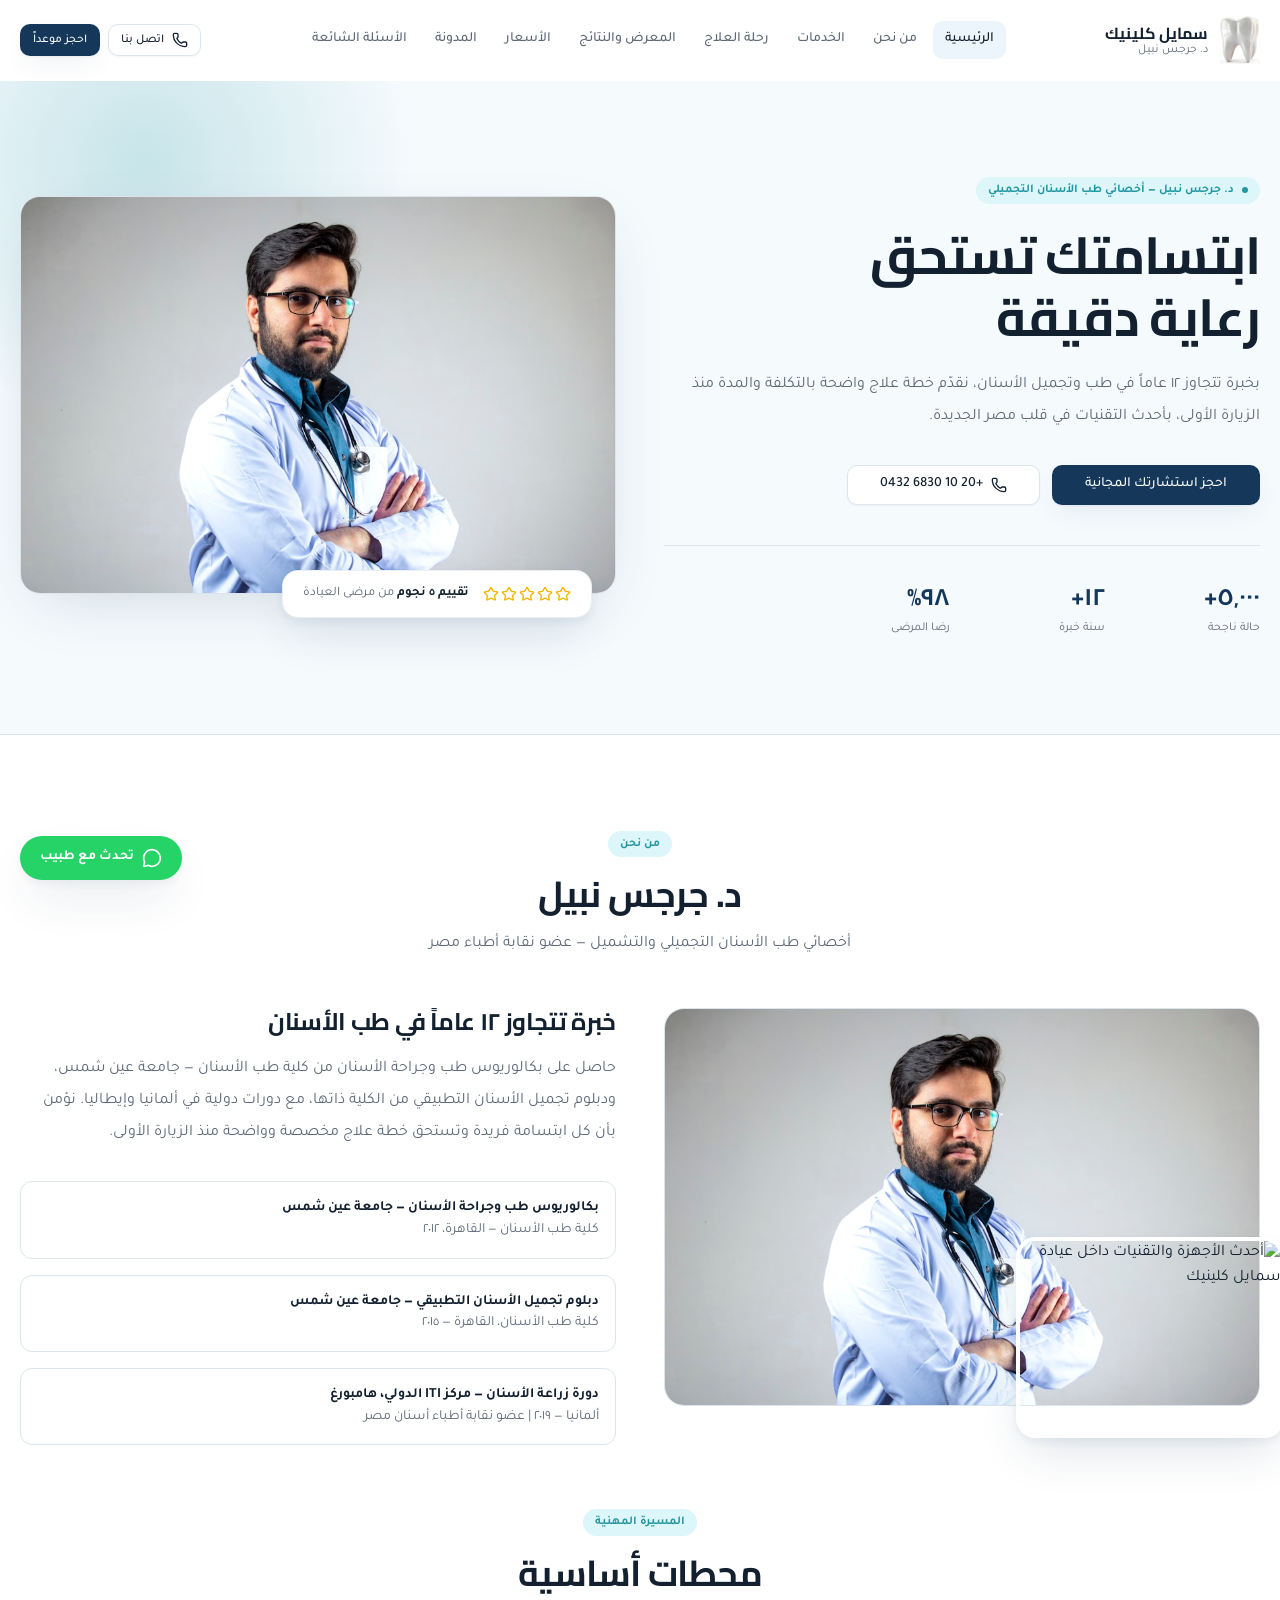
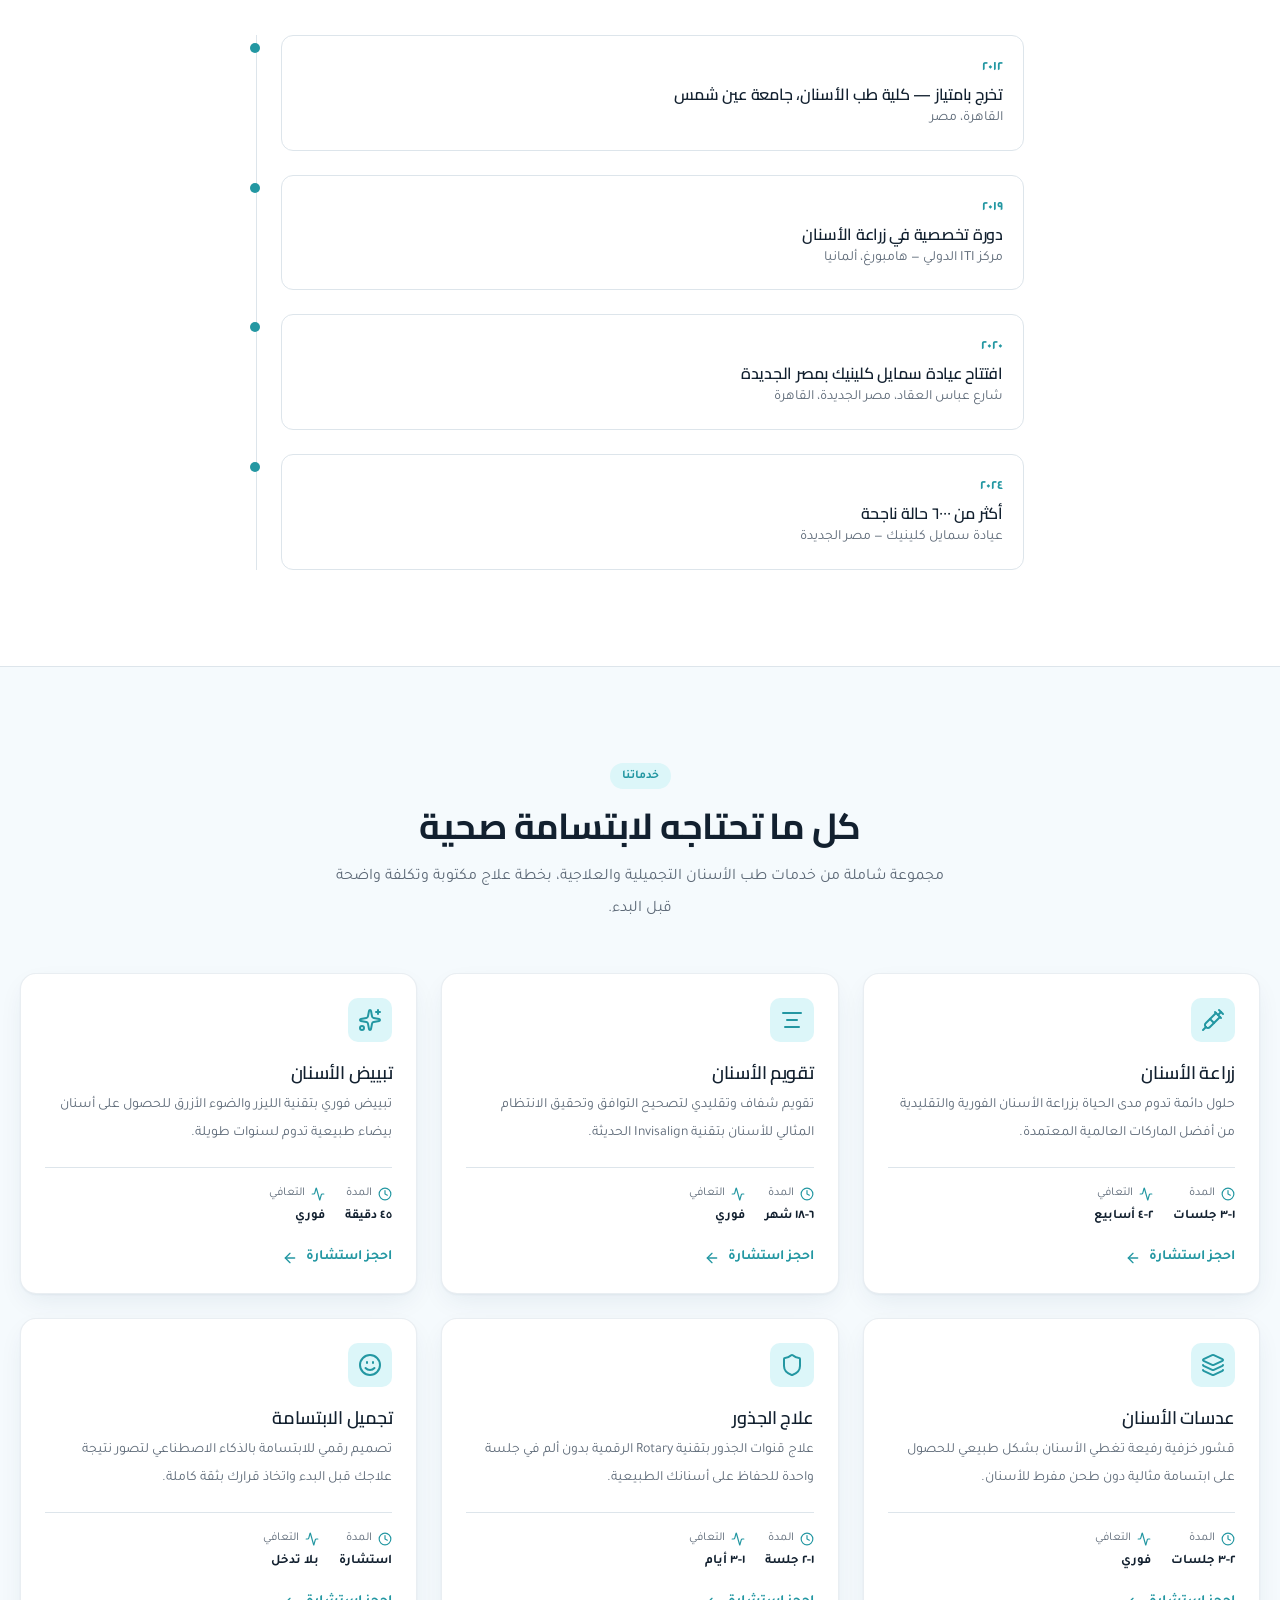
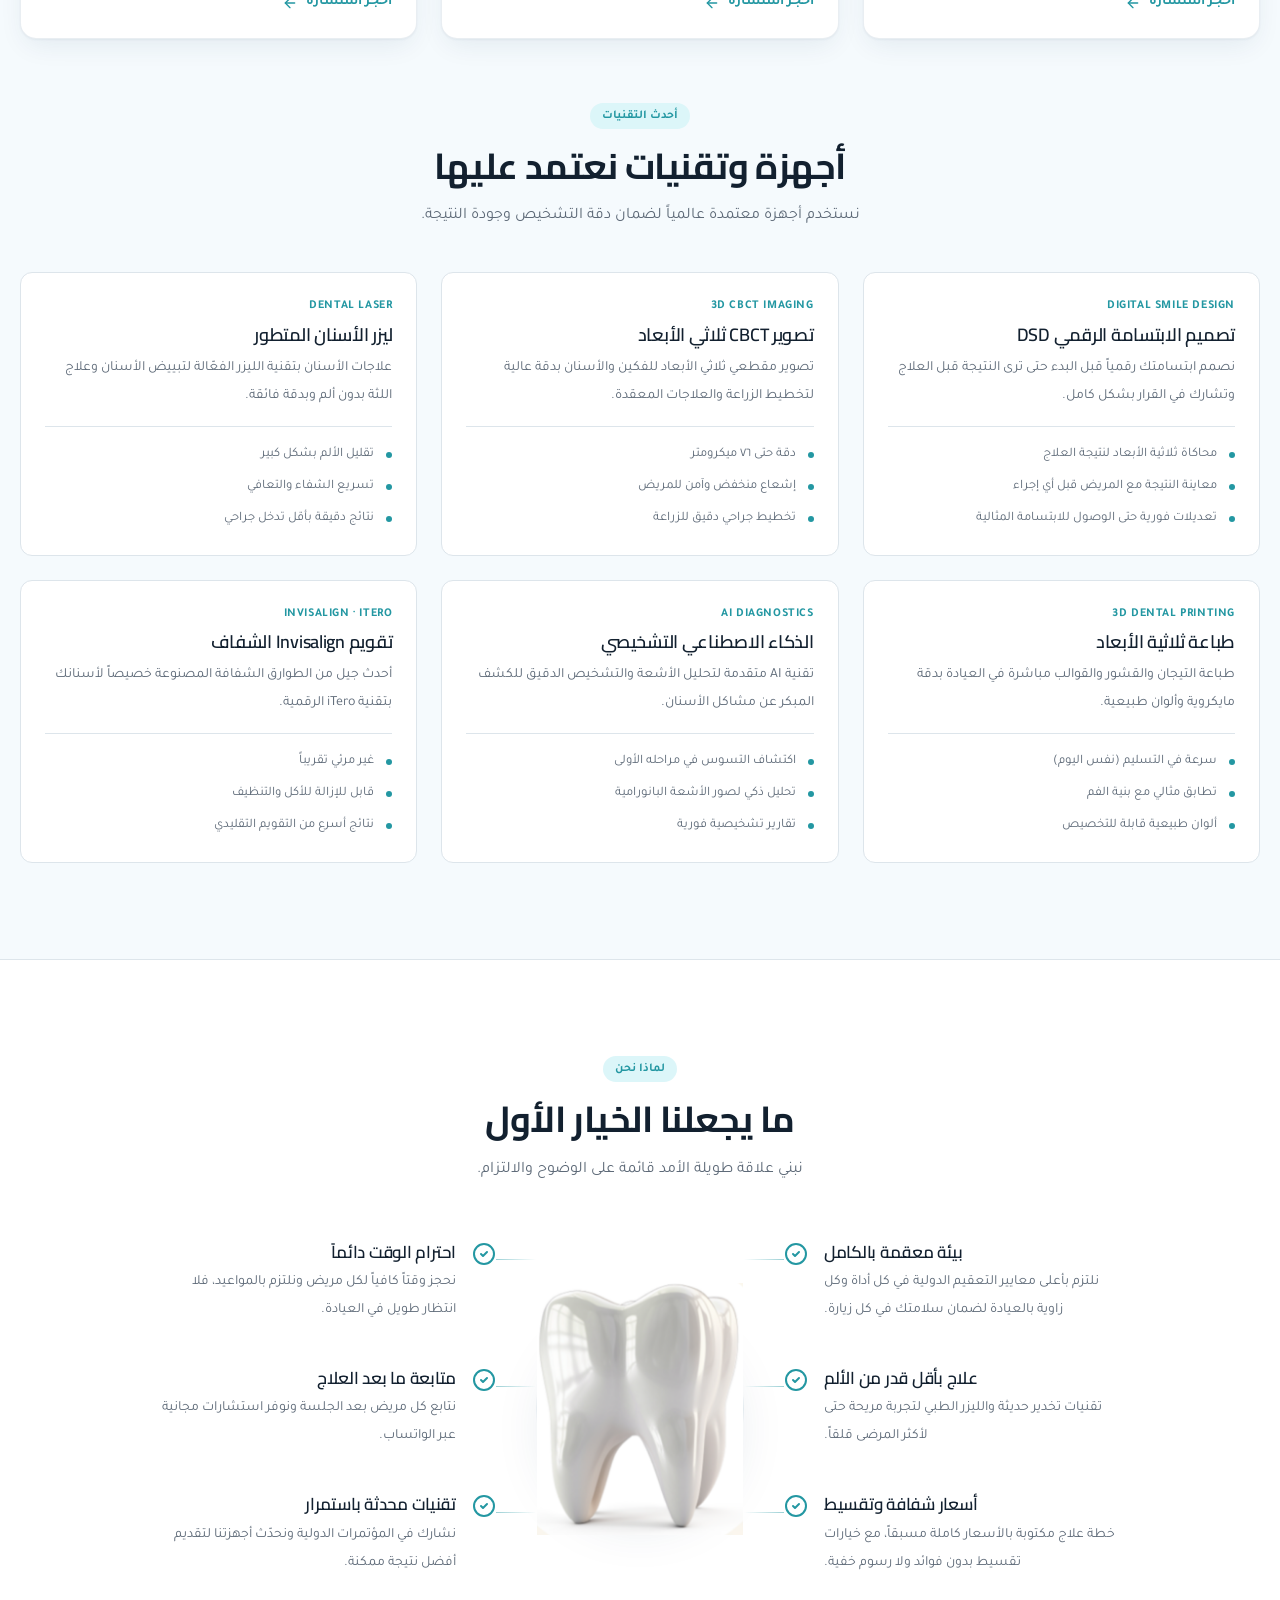
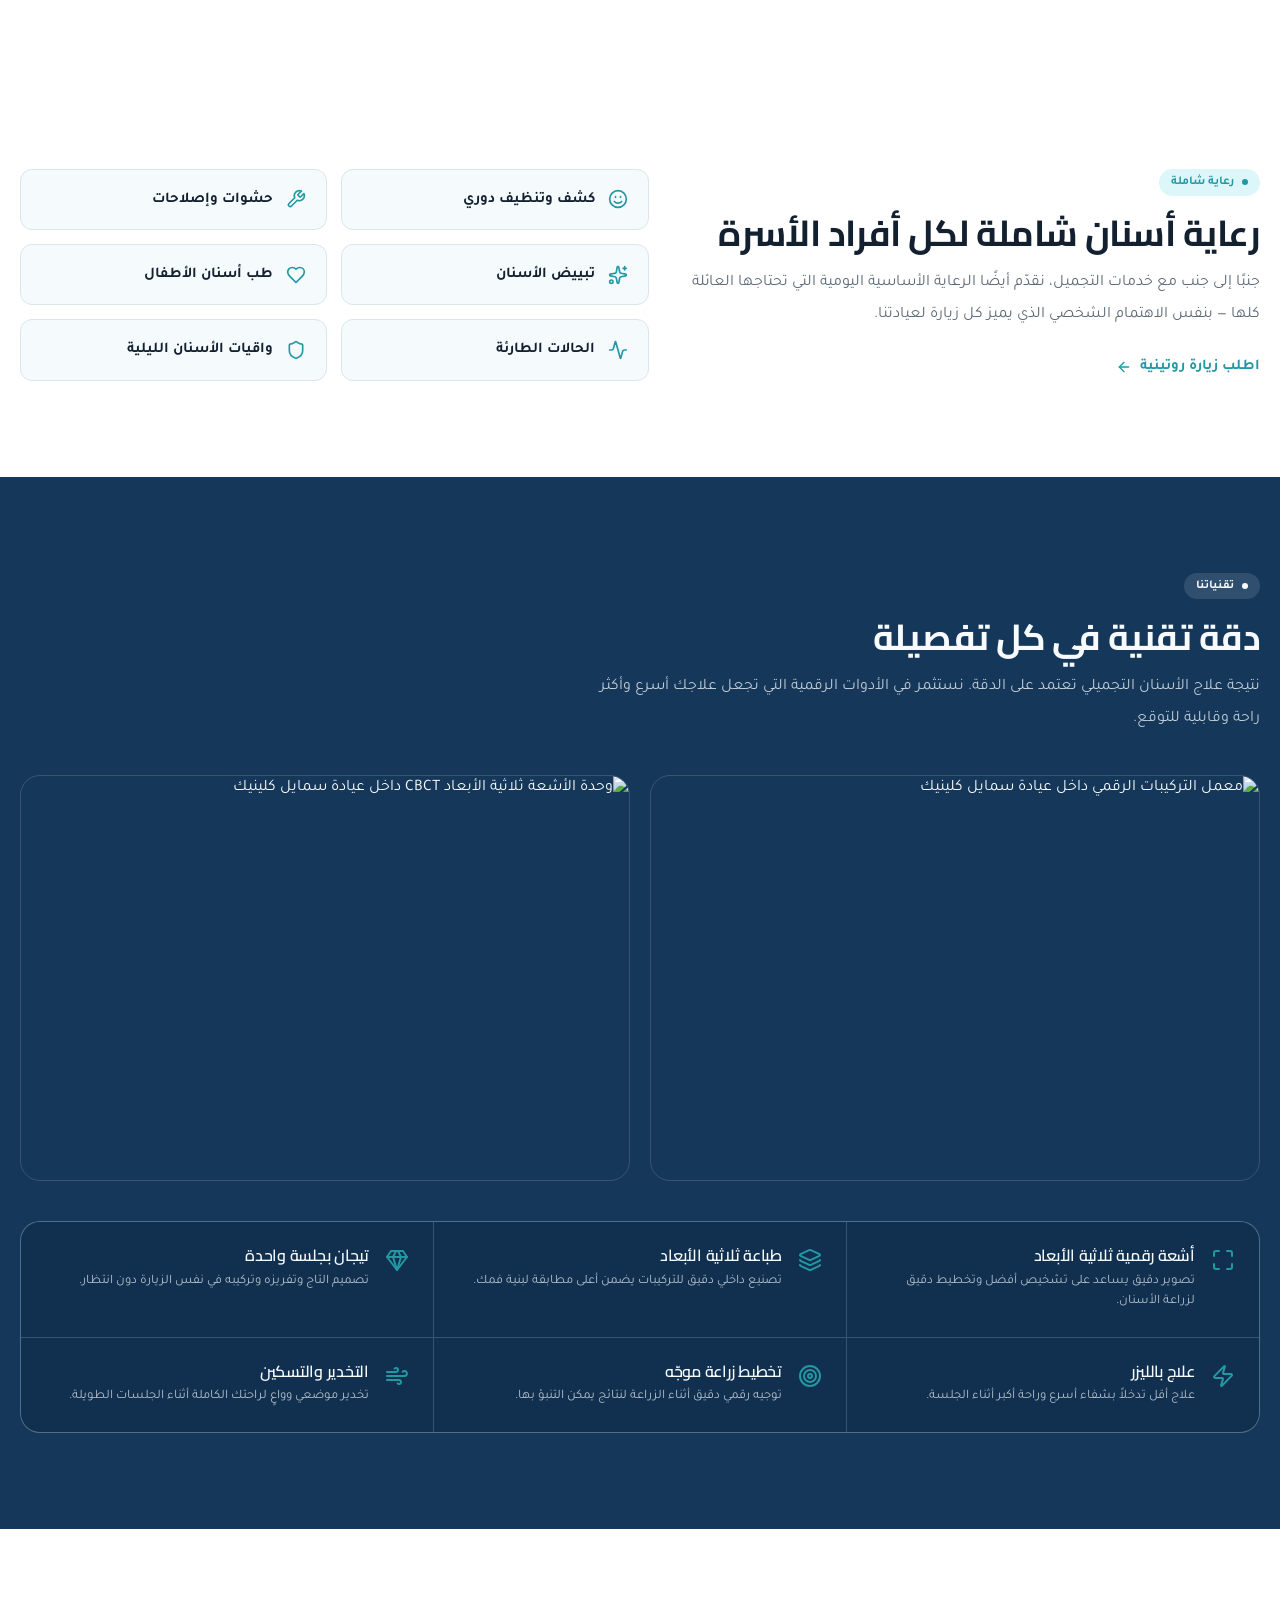
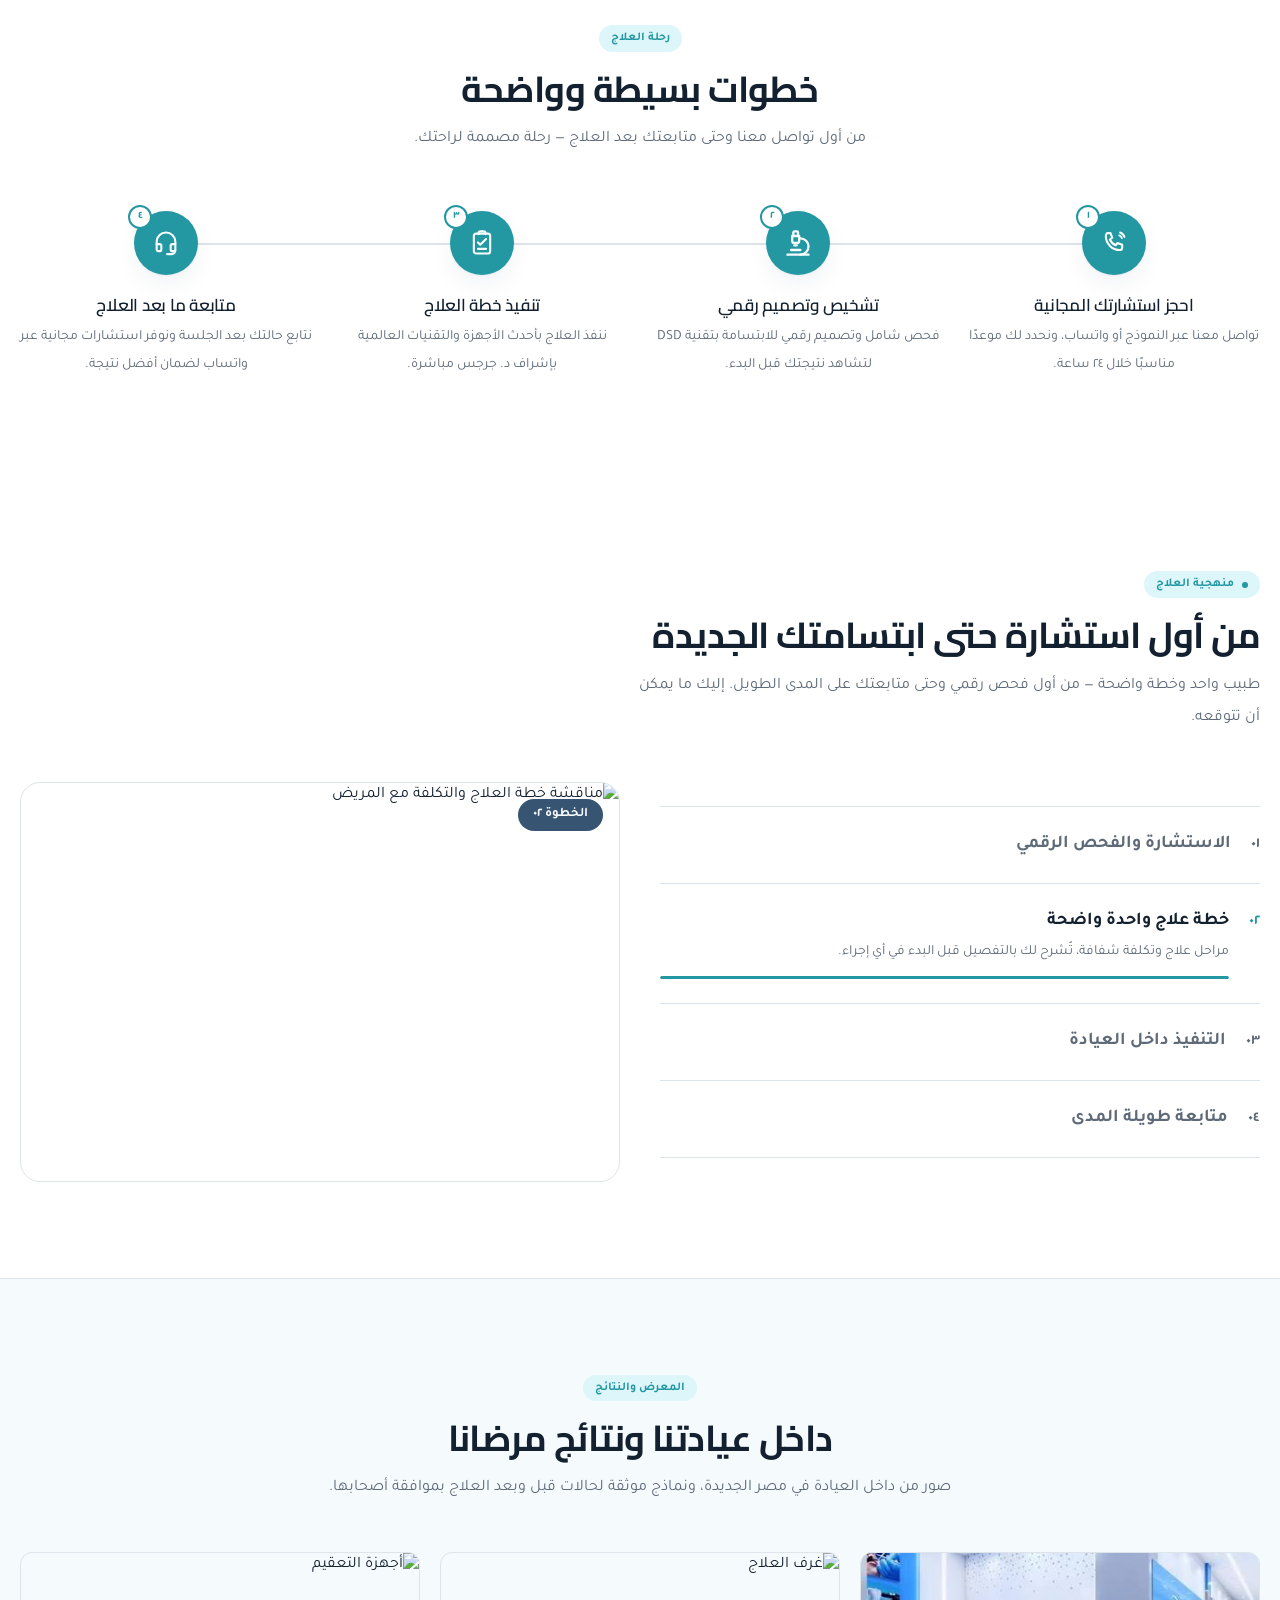
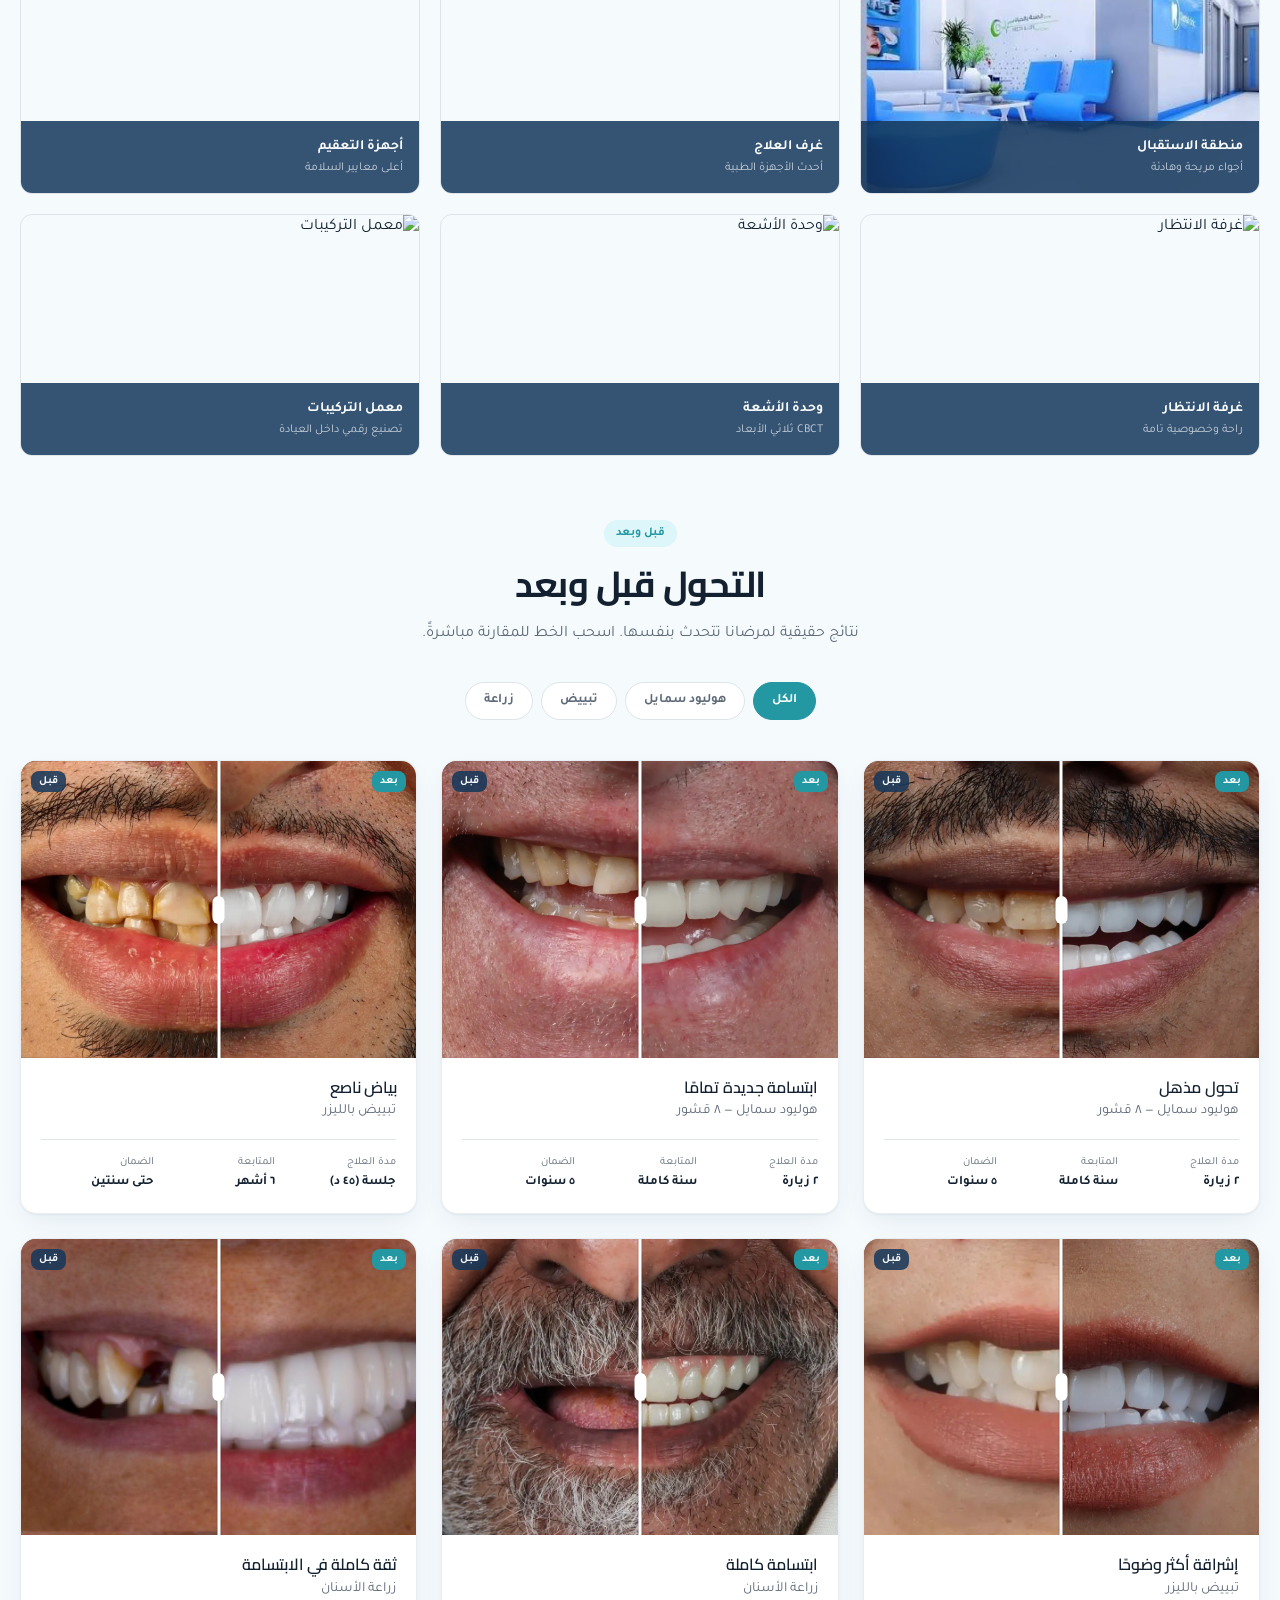
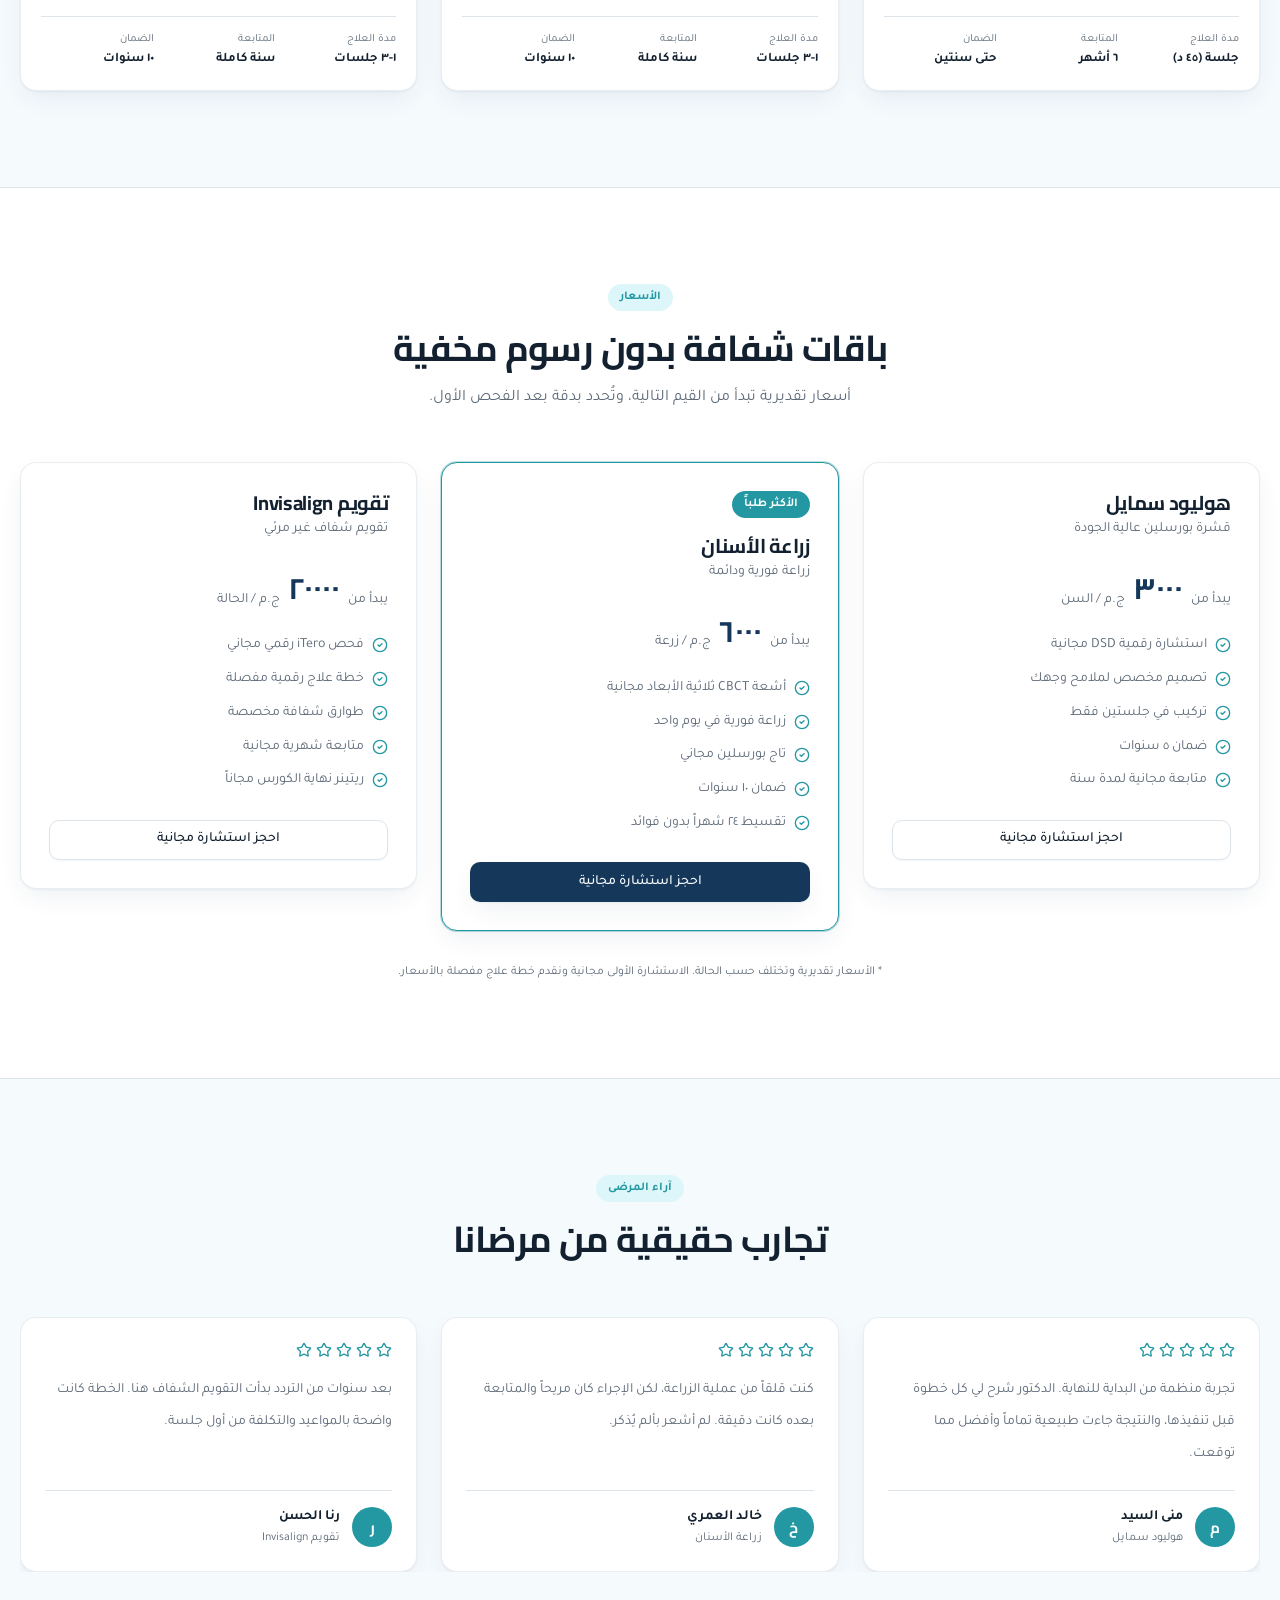
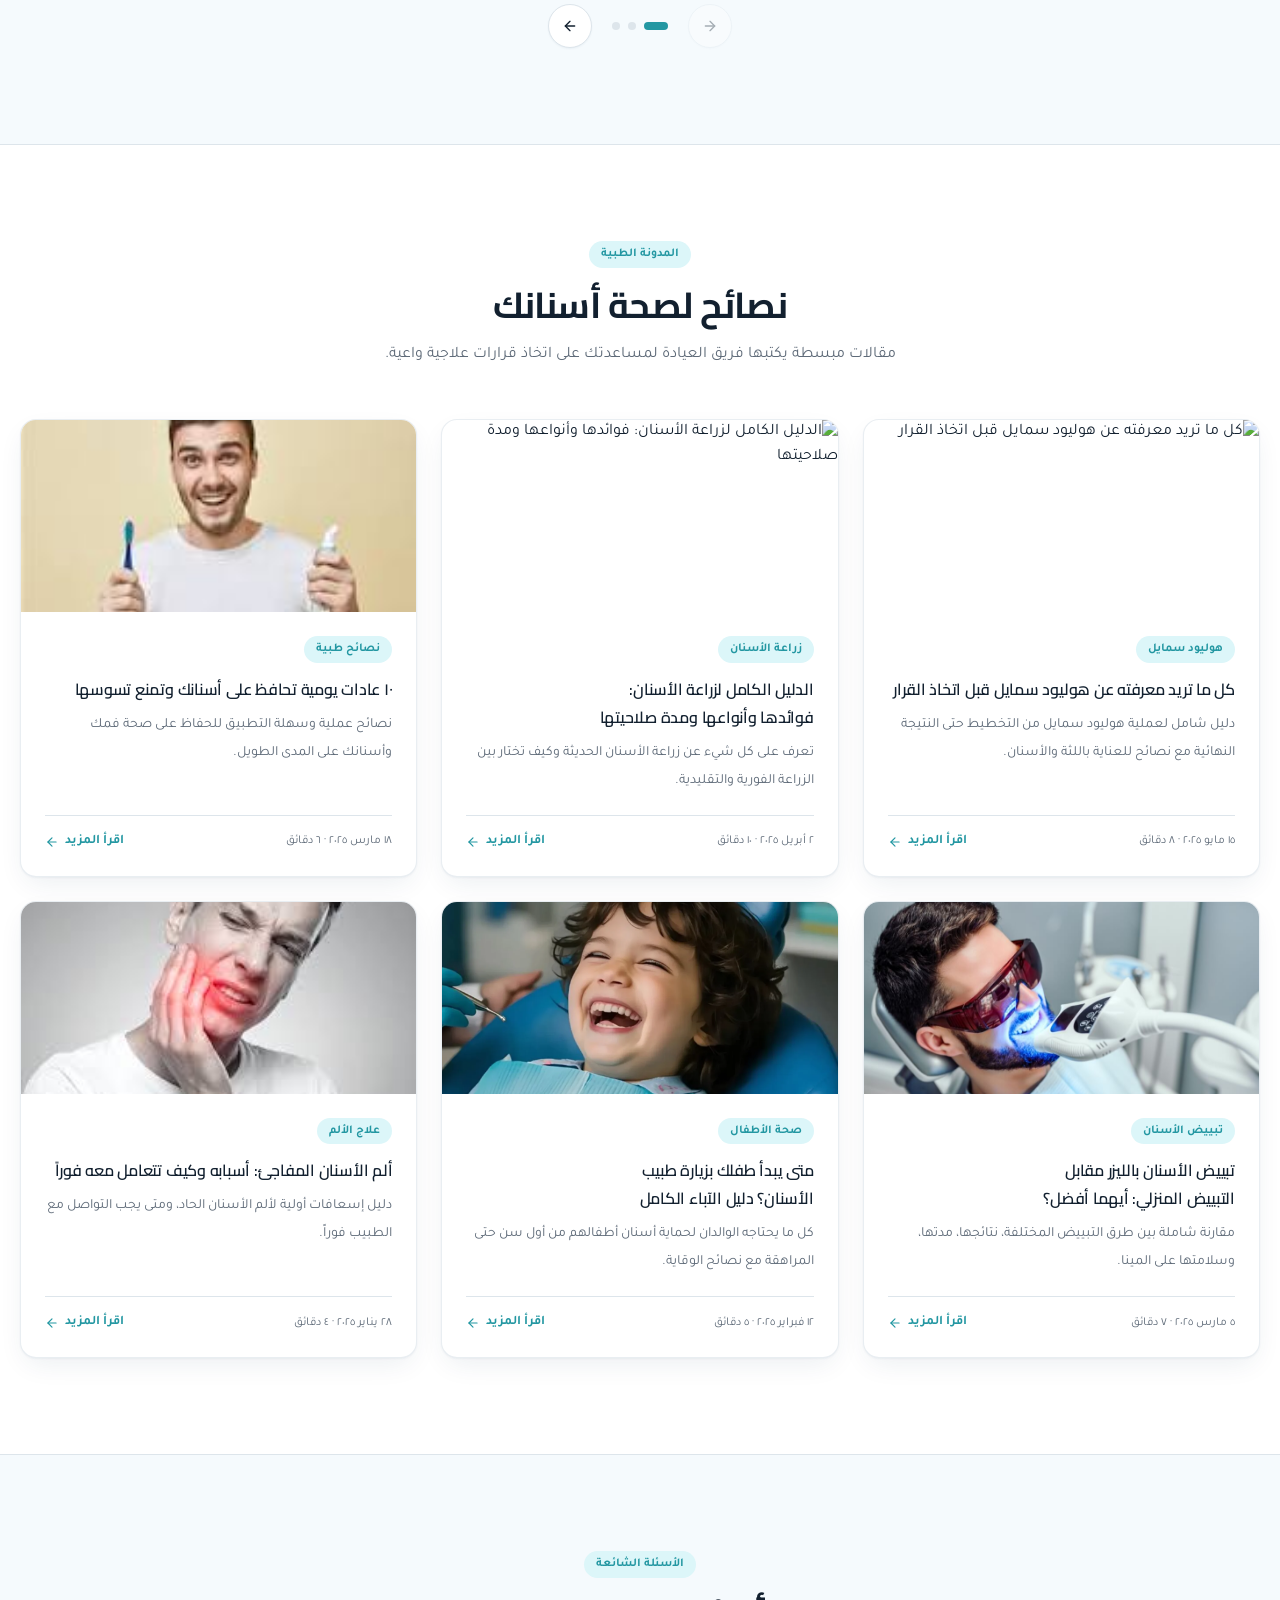
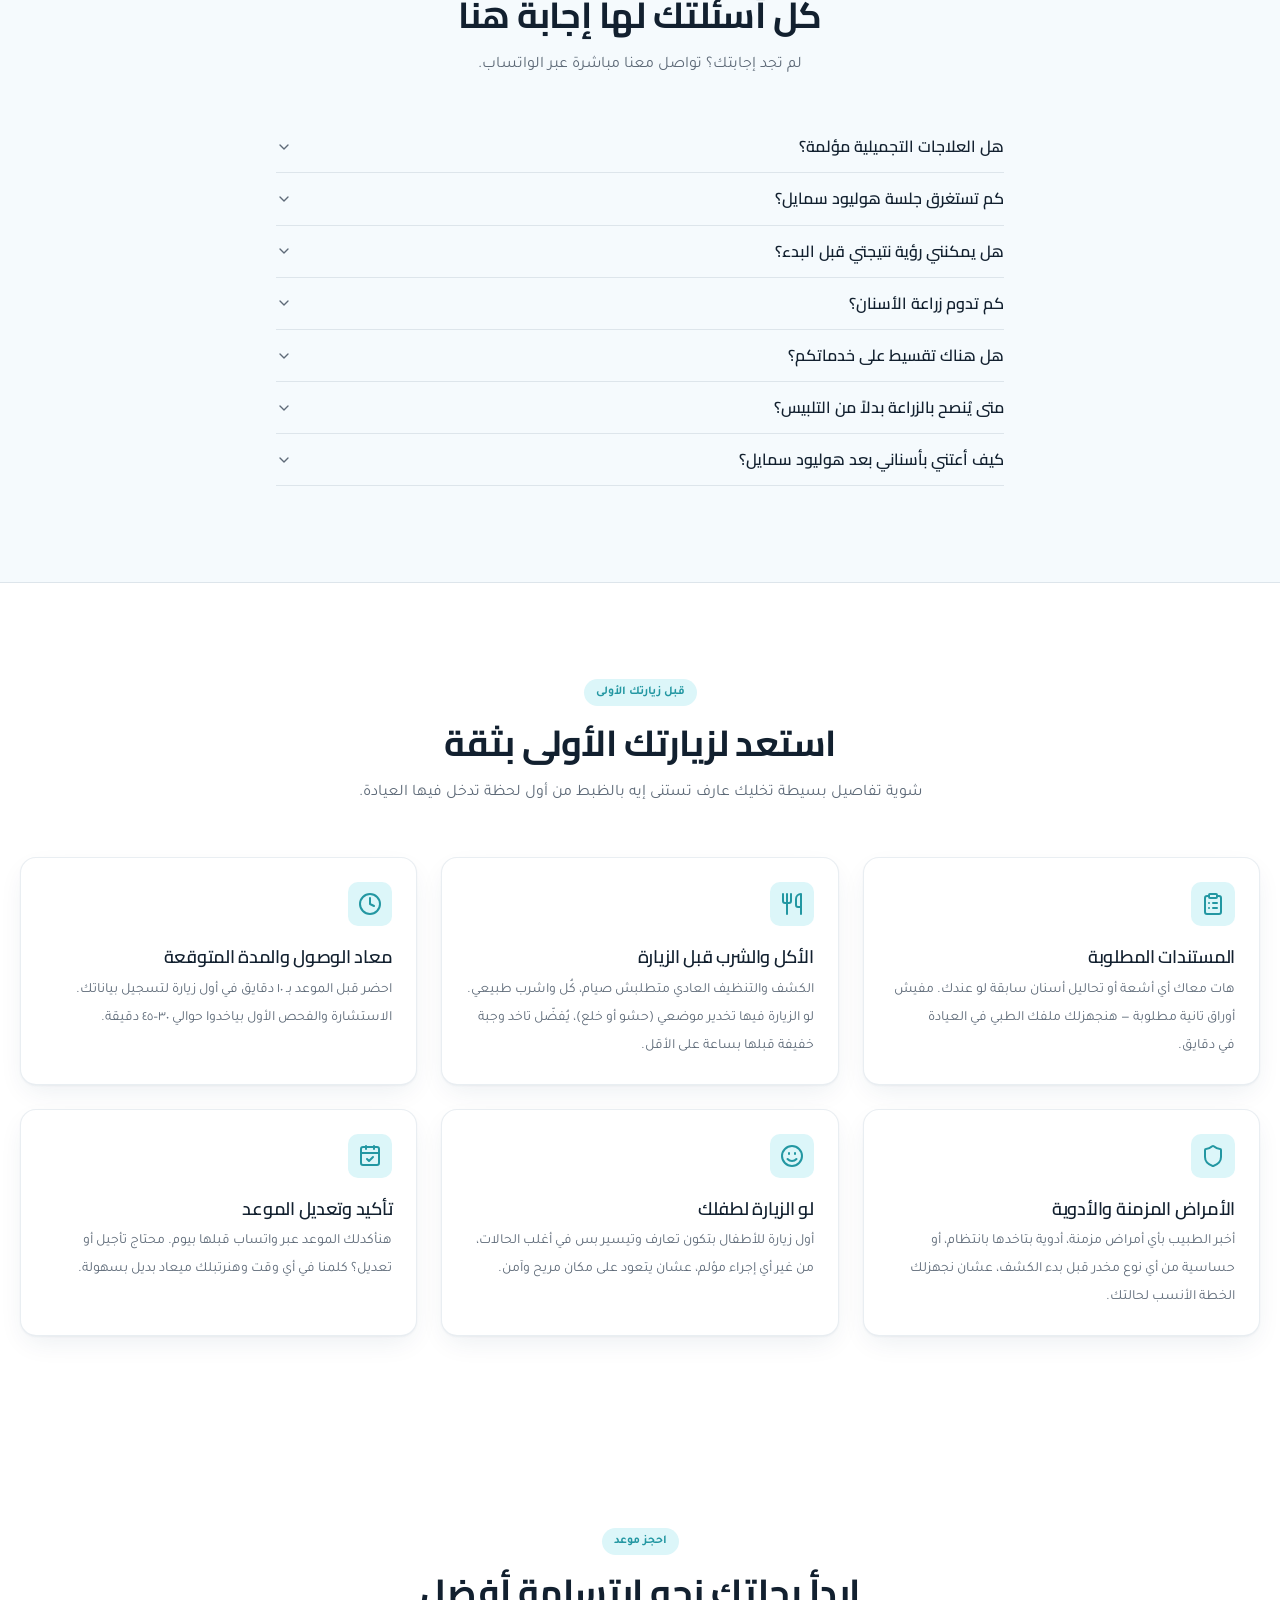
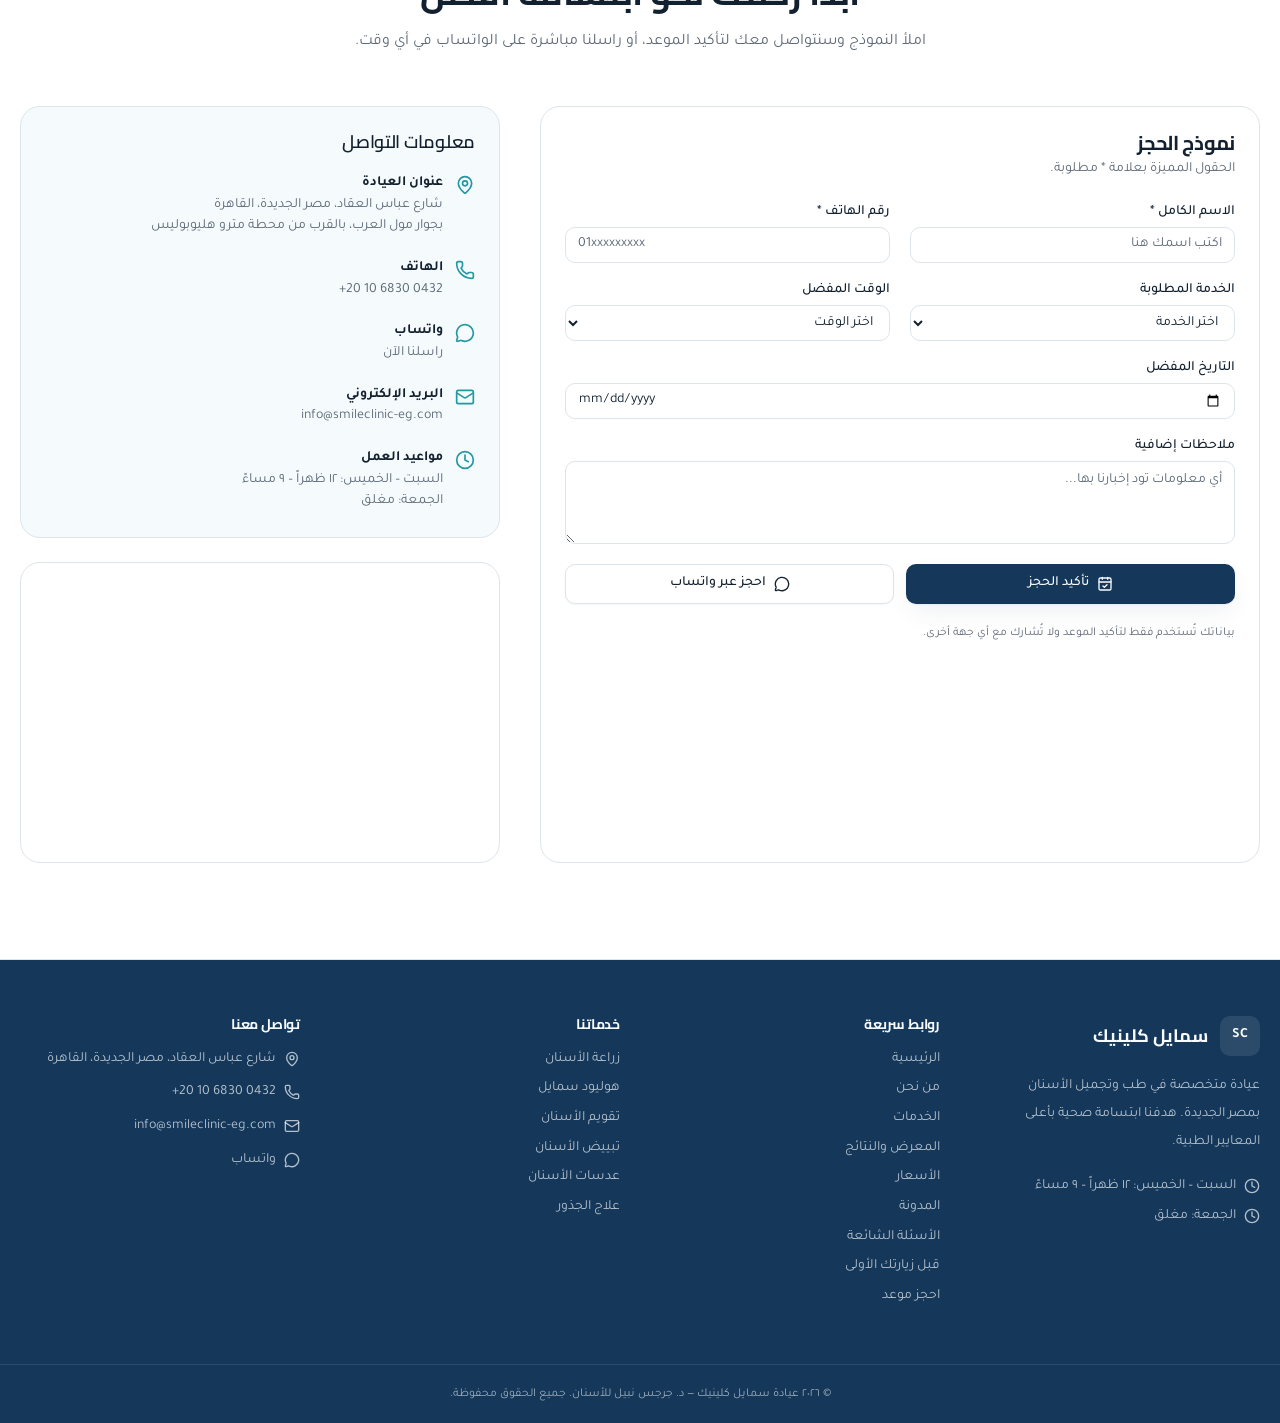
==== index.html @ da0245a8 "Add files via upload" ====
<!DOCTYPE html>
<html lang="ar" dir="rtl">
<head>
  <meta charset="UTF-8" />
  <meta name="viewport" content="width=device-width, initial-scale=1" />
  <title>سمايل كلينيك | د. جرجس نبيل لطب وتجميل الأسنان بمصر الجديدة</title>
  <meta
    name="description"
    content="عيادة سمايل كلينيك بمصر الجديدة — زراعة الأسنان، هوليود سمايل، التقويم الشفاف والتبييض مع د. جرجس نبيل وخطط علاج شفافة وأسعار واضحة."
  />
  <meta name="author" content="عيادة سمايل كلينيك" />

  <meta property="og:title" content="سمايل كلينيك | طب وتجميل الأسنان بمصر الجديدة" />
  <meta
    property="og:description"
    content="احجز استشارتك المجانية مع د. جرجس نبيل واحصل على خطة علاج واضحة بأسعار شفافة."
  />
  <meta property="og:type" content="website" />
  <meta property="og:image" content="assets/images/photo-1612349317150-e413f6a5b16d.jpg" />
  <meta name="twitter:card" content="summary_large_image" />
  <meta name="twitter:image" content="assets/images/photo-1612349317150-e413f6a5b16d.jpg" />

  <link rel="preconnect" href="https://fonts.googleapis.com" />
  <link rel="preconnect" href="https://fonts.gstatic.com" crossorigin />
  <link
    rel="stylesheet"
    href="https://fonts.googleapis.com/css2?family=Cairo:wght@400;600;700;800&family=Tajawal:wght@300;400;500;700&display=swap"
  />

  <link rel="icon" href="assets/images/favicon.ico" type="image/x-icon" />

  <link rel="stylesheet" href="css/style.css" />
  <link rel="stylesheet" href="css/components.css" />
  <link rel="stylesheet" href="css/responsive.css" />

  <script type="application/ld+json">
  {
    "@context": "https://schema.org",
    "@type": "Dentist",
    "name": "سمايل كلينيك",
    "image": "assets/images/photo-1612349317150-e413f6a5b16d.jpg",
    "telephone": "+201068300432",
    "email": "info@smileclinic-eg.com",
    "address": {
      "@type": "PostalAddress",
      "streetAddress": "شارع عباس العقاد، مصر الجديدة",
      "addressLocality": "القاهرة",
      "addressCountry": "EG"
    },
    "openingHoursSpecification": {
      "@type": "OpeningHoursSpecification",
      "dayOfWeek": ["Saturday", "Sunday", "Monday", "Tuesday", "Wednesday", "Thursday"],
      "opens": "12:00",
      "closes": "21:00"
    },
    "founder": {
      "@type": "Physician",
      "name": "د. جرجس نبيل",
      "medicalSpecialty": "Dentistry",
      "image": "assets/images/photo-1612349317150-e413f6a5b16d.jpg",
      "alumniOf": {
        "@type": "CollegeOrUniversity",
        "name": "كلية طب الأسنان — جامعة عين شمس"
      }
    }
  }
  </script>
</head>
<body>

  <!-- ==================== مجموعة الأيقونات / Icon sprite ====================
       أيقونات Lucide مُضمَّنة كـ SVG symbols حتى تعمل مراجع <use href="#icon-x">
       في كل الصفحة بدون طلب أي ملف خارجي، وحتى تشتغل أيضاً عند فتح index.html
       مباشرة بـ file:// من غير سيرفر. -->
  <svg xmlns="http://www.w3.org/2000/svg" style="position:absolute;width:0;height:0;overflow:hidden" aria-hidden="true" focusable="false">
    <symbol id="icon-activity" viewBox="0 0 24 24" fill="none" stroke="currentColor" stroke-width="2" stroke-linecap="round" stroke-linejoin="round"><path d="M22 12h-2.48a2 2 0 0 0-1.93 1.46l-2.35 8.36a.25.25 0 0 1-.48 0L9.24 2.18a.25.25 0 0 0-.48 0l-2.35 8.36A2 2 0 0 1 4.49 12H2" /></symbol>
    <symbol id="icon-arrow-left" viewBox="0 0 24 24" fill="none" stroke="currentColor" stroke-width="2" stroke-linecap="round" stroke-linejoin="round"><path d="m12 19-7-7 7-7" /><path d="M19 12H5" /></symbol>
    <symbol id="icon-arrow-up" viewBox="0 0 24 24" fill="none" stroke="currentColor" stroke-width="2" stroke-linecap="round" stroke-linejoin="round"><path d="m5 12 7-7 7 7" /><path d="M12 19V5" /></symbol>
    <symbol id="icon-calendar-check" viewBox="0 0 24 24" fill="none" stroke="currentColor" stroke-width="2" stroke-linecap="round" stroke-linejoin="round"><path d="M8 2v3" /><path d="M16 2v3" /><rect x="3" y="3" width="18" height="18" rx="2" /><path d="M3 9h18" /><path d="m9 15 2 2 4-4" /></symbol>
    <symbol id="icon-check-circle-2" viewBox="0 0 24 24" fill="none" stroke="currentColor" stroke-width="2" stroke-linecap="round" stroke-linejoin="round"><circle cx="12" cy="12" r="10" /><path d="m9 12 2 2 4-4" /></symbol>
    <symbol id="icon-chevron-down" viewBox="0 0 24 24" fill="none" stroke="currentColor" stroke-width="2" stroke-linecap="round" stroke-linejoin="round"><path d="m6 9 6 6 6-6" /></symbol>
    <symbol id="icon-clock" viewBox="0 0 24 24" fill="none" stroke="currentColor" stroke-width="2" stroke-linecap="round" stroke-linejoin="round"><circle cx="12" cy="12" r="10" /><path d="M12 6v6l4 2" /></symbol>
    <symbol id="icon-loader-2" viewBox="0 0 24 24" fill="none" stroke="currentColor" stroke-width="2" stroke-linecap="round" stroke-linejoin="round"><path d="M21 12a9 9 0 1 1-6.219-8.56" /></symbol>
    <symbol id="icon-mail" viewBox="0 0 24 24" fill="none" stroke="currentColor" stroke-width="2" stroke-linecap="round" stroke-linejoin="round"><path d="m22 7-8.991 5.727a2 2 0 0 1-2.009 0L2 7" /><rect x="2" y="4" width="20" height="16" rx="2" /></symbol>
    <symbol id="icon-map-pin" viewBox="0 0 24 24" fill="none" stroke="currentColor" stroke-width="2" stroke-linecap="round" stroke-linejoin="round"><path d="M20 10c0 4.993-5.539 10.193-7.399 11.799a1 1 0 0 1-1.202 0C9.539 20.193 4 14.993 4 10a8 8 0 0 1 16 0" /><circle cx="12" cy="10" r="3" /></symbol>
    <symbol id="icon-menu" viewBox="0 0 24 24" fill="none" stroke="currentColor" stroke-width="2" stroke-linecap="round" stroke-linejoin="round"><path d="M4 5h16" /><path d="M4 12h16" /><path d="M4 19h16" /></symbol>
    <symbol id="icon-message-circle" viewBox="0 0 24 24" fill="none" stroke="currentColor" stroke-width="2" stroke-linecap="round" stroke-linejoin="round"><path d="M2.992 16.342a2 2 0 0 1 .094 1.167l-1.065 3.29a1 1 0 0 0 1.236 1.168l3.413-.998a2 2 0 0 1 1.099.092 10 10 0 1 0-4.777-4.719" /></symbol>
    <symbol id="icon-microscope" viewBox="0 0 24 24" fill="none" stroke="currentColor" stroke-width="2" stroke-linecap="round" stroke-linejoin="round"><path d="M6 18h8" /><path d="M3 22h18" /><path d="M14 22a7 7 0 1 0 0-14h-1" /><path d="M9 14h2" /><path d="M9 12a2 2 0 0 1-2-2V6h6v4a2 2 0 0 1-2 2Z" /><path d="M12 6V3a1 1 0 0 0-1-1H9a1 1 0 0 0-1 1v3" /></symbol>
    <symbol id="icon-move-horizontal" viewBox="0 0 24 24" fill="none" stroke="currentColor" stroke-width="2" stroke-linecap="round" stroke-linejoin="round"><path d="m18 8 4 4-4 4" /><path d="M2 12h20" /><path d="m6 8-4 4 4 4" /></symbol>
    <symbol id="icon-phone" viewBox="0 0 24 24" fill="none" stroke="currentColor" stroke-width="2" stroke-linecap="round" stroke-linejoin="round"><path d="M13.832 16.568a1 1 0 0 0 1.213-.303l.355-.465A2 2 0 0 1 17 15h3a2 2 0 0 1 2 2v3a2 2 0 0 1-2 2A18 18 0 0 1 2 4a2 2 0 0 1 2-2h3a2 2 0 0 1 2 2v3a2 2 0 0 1-.8 1.6l-.468.351a1 1 0 0 0-.292 1.233 14 14 0 0 0 6.392 6.384" /></symbol>
    <symbol id="icon-star" viewBox="0 0 24 24" fill="none" stroke="currentColor" stroke-width="2" stroke-linecap="round" stroke-linejoin="round"><path d="M11.525 2.295a.53.53 0 0 1 .95 0l2.31 4.679a2.123 2.123 0 0 0 1.595 1.16l5.166.756a.53.53 0 0 1 .294.904l-3.736 3.638a2.123 2.123 0 0 0-.611 1.878l.882 5.14a.53.53 0 0 1-.771.56l-4.618-2.428a2.122 2.122 0 0 0-1.973 0L6.396 21.01a.53.53 0 0 1-.77-.56l.881-5.139a2.122 2.122 0 0 0-.611-1.879L2.16 9.795a.53.53 0 0 1 .294-.906l5.165-.755a2.122 2.122 0 0 0 1.597-1.16z" /></symbol>
    <symbol id="icon-x" viewBox="0 0 24 24" fill="none" stroke="currentColor" stroke-width="2" stroke-linecap="round" stroke-linejoin="round"><path d="M18 6 6 18" /><path d="m6 6 12 12" /></symbol>
    <symbol id="icon-syringe" viewBox="0 0 24 24" fill="none" stroke="currentColor" stroke-width="2" stroke-linecap="round" stroke-linejoin="round"><path d="m18 2 4 4" /><path d="m17 7 3-3" /><path d="M19 9 8.7 19.3c-1 1-2.5 1-3.4 0l-.6-.6c-1-1-1-2.5 0-3.4L15 5" /><path d="m9 11 4 4" /><path d="m5 19-3 3" /><path d="m14 4 6 6" /></symbol>
    <symbol id="icon-align-center" viewBox="0 0 24 24" fill="none" stroke="currentColor" stroke-width="2" stroke-linecap="round" stroke-linejoin="round"><path d="M21 5H3" /><path d="M17 12H7" /><path d="M19 19H5" /></symbol>
    <symbol id="icon-sparkles" viewBox="0 0 24 24" fill="none" stroke="currentColor" stroke-width="2" stroke-linecap="round" stroke-linejoin="round"><path d="M11.017 2.814a1 1 0 0 1 1.966 0l1.051 5.558a2 2 0 0 0 1.594 1.594l5.558 1.051a1 1 0 0 1 0 1.966l-5.558 1.051a2 2 0 0 0-1.594 1.594l-1.051 5.558a1 1 0 0 1-1.966 0l-1.051-5.558a2 2 0 0 0-1.594-1.594l-5.558-1.051a1 1 0 0 1 0-1.966l5.558-1.051a2 2 0 0 0 1.594-1.594z" /><path d="M20 2v4" /><path d="M22 4h-4" /><circle cx="4" cy="20" r="2" /></symbol>
    <symbol id="icon-layers" viewBox="0 0 24 24" fill="none" stroke="currentColor" stroke-width="2" stroke-linecap="round" stroke-linejoin="round"><path d="M12.83 2.18a2 2 0 0 0-1.66 0L2.6 6.08a1 1 0 0 0 0 1.83l8.58 3.91a2 2 0 0 0 1.66 0l8.58-3.9a1 1 0 0 0 0-1.83z" /><path d="M2 12a1 1 0 0 0 .58.91l8.6 3.91a2 2 0 0 0 1.65 0l8.58-3.9A1 1 0 0 0 22 12" /><path d="M2 17a1 1 0 0 0 .58.91l8.6 3.91a2 2 0 0 0 1.65 0l8.58-3.9A1 1 0 0 0 22 17" /></symbol>
    <symbol id="icon-shield" viewBox="0 0 24 24" fill="none" stroke="currentColor" stroke-width="2" stroke-linecap="round" stroke-linejoin="round"><path d="M20 13c0 5-3.5 7.5-7.66 8.95a1 1 0 0 1-.67-.01C7.5 20.5 4 18 4 13V6a1 1 0 0 1 1-1c2 0 4.5-1.2 6.24-2.72a1.17 1.17 0 0 1 1.52 0C14.51 3.81 17 5 19 5a1 1 0 0 1 1 1z" /></symbol>
    <symbol id="icon-smile" viewBox="0 0 24 24" fill="none" stroke="currentColor" stroke-width="2" stroke-linecap="round" stroke-linejoin="round"><path d="M15 10V9" /><path d="M16.472 15a6 6 0 01-8.943 0" /><path d="M9 10V9" /><circle cx="12" cy="12" r="10" /></symbol>
    <symbol id="icon-clipboard-list" viewBox="0 0 24 24" fill="none" stroke="currentColor" stroke-width="2" stroke-linecap="round" stroke-linejoin="round"><rect width="8" height="4" x="8" y="2" rx="1" ry="1" /><path d="M16 4h2a2 2 0 0 1 2 2v14a2 2 0 0 1-2 2H6a2 2 0 0 1-2-2V6a2 2 0 0 1 2-2h2" /><path d="M12 11h4" /><path d="M12 16h4" /><path d="M8 11h.01" /><path d="M8 16h.01" /></symbol>
    <symbol id="icon-utensils" viewBox="0 0 24 24" fill="none" stroke="currentColor" stroke-width="2" stroke-linecap="round" stroke-linejoin="round"><path d="M3 2v7c0 1.1.9 2 2 2h4a2 2 0 0 0 2-2V2" /><path d="M7 2v20" /><path d="M21 15V2a5 5 0 0 0-5 5v6c0 1.1.9 2 2 2h3Zm0 0v7" /></symbol>
    <symbol id="icon-maximize" viewBox="0 0 24 24" fill="none" stroke="currentColor" stroke-width="2" stroke-linecap="round" stroke-linejoin="round"><path d="M8 3H5a2 2 0 0 0-2 2v3" /><path d="M21 8V5a2 2 0 0 0-2-2h-3" /><path d="M3 16v3a2 2 0 0 0 2 2h3" /><path d="M16 21h3a2 2 0 0 0 2-2v-3" /></symbol>
    <symbol id="icon-gem" viewBox="0 0 24 24" fill="none" stroke="currentColor" stroke-width="2" stroke-linecap="round" stroke-linejoin="round"><path d="M6 3h12l4 6-10 13L2 9Z" /><path d="M11 3 8 9l4 13 4-13-3-6" /><path d="M2 9h20" /></symbol>
    <symbol id="icon-zap" viewBox="0 0 24 24" fill="none" stroke="currentColor" stroke-width="2" stroke-linecap="round" stroke-linejoin="round"><path d="M4 14a1 1 0 0 1-.78-1.63l9.9-10.2a.5.5 0 0 1 .86.46l-1.92 6.02A1 1 0 0 0 13 10h7a1 1 0 0 1 .78 1.63l-9.9 10.2a.5.5 0 0 1-.86-.46l1.92-6.02A1 1 0 0 0 11 14z" /></symbol>
    <symbol id="icon-target" viewBox="0 0 24 24" fill="none" stroke="currentColor" stroke-width="2" stroke-linecap="round" stroke-linejoin="round"><circle cx="12" cy="12" r="10" /><circle cx="12" cy="12" r="6" /><circle cx="12" cy="12" r="2" /></symbol>
    <symbol id="icon-wind" viewBox="0 0 24 24" fill="none" stroke="currentColor" stroke-width="2" stroke-linecap="round" stroke-linejoin="round"><path d="M17.7 7.7a2.5 2.5 0 1 1 1.8 4.3H2" /><path d="M9.6 4.6A2 2 0 1 1 11 8H2" /><path d="M12.6 19.4A2 2 0 1 0 14 16H2" /></symbol>
    <symbol id="icon-wrench" viewBox="0 0 24 24" fill="none" stroke="currentColor" stroke-width="2" stroke-linecap="round" stroke-linejoin="round"><path d="M14.7 6.3a1 1 0 0 0 0 1.4l1.6 1.6a1 1 0 0 0 1.4 0l3.77-3.77a6 6 0 0 1-7.94 7.94l-6.91 6.91a2.12 2.12 0 0 1-3-3l6.91-6.91a6 6 0 0 1 7.94-7.94l-3.76 3.76z" /></symbol>
    <symbol id="icon-heart" viewBox="0 0 24 24" fill="none" stroke="currentColor" stroke-width="2" stroke-linecap="round" stroke-linejoin="round"><path d="M19 14c1.49-1.46 3-3.21 3-5.5A5.5 5.5 0 0 0 16.5 3c-1.76 0-3 .5-4.5 2-1.5-1.5-2.74-2-4.5-2A5.5 5.5 0 0 0 2 8.5c0 2.3 1.5 4.05 3 5.5l7 7Z" /></symbol>
  </svg>

  <a class="skip-link visually-hidden" href="#main-content">تخطَّ إلى المحتوى الرئيسي</a>

  <!-- ==================== الرأس / Header ==================== -->
  <header class="site-header">
    <div class="container site-header__bar">
      <a href="#home" class="site-header__brand" data-nav-link>
        <span class="site-header__mark" aria-hidden="true"><img src="assets/images/ssss.png" alt=""
            width="211"
            height="258"
          /></span>
        <span class="site-header__brand-text">
          <span class="site-header__brand-name">سمايل كلينيك</span>
          <span class="site-header__brand-doctor">د. جرجس نبيل</span>
        </span>
      </a>

      <nav class="site-header__nav" aria-label="التنقل الرئيسي">
        <a href="#home" class="site-header__link is-active" data-nav-link aria-current="true">الرئيسية</a>
        <a href="#about" class="site-header__link" data-nav-link>من نحن</a>
        <a href="#services" class="site-header__link" data-nav-link>الخدمات</a>
        <a href="#journey" class="site-header__link" data-nav-link>رحلة العلاج</a>
        <a href="#gallery" class="site-header__link" data-nav-link>المعرض والنتائج</a>
        <a href="#pricing" class="site-header__link" data-nav-link>الأسعار</a>
        <a href="#blog" class="site-header__link" data-nav-link>المدونة</a>
        <a href="#faq" class="site-header__link" data-nav-link>الأسئلة الشائعة</a>
      </nav>

      <div class="site-header__actions">
        <a class="btn btn--outline btn--sm" href="tel:+201068300432">
          <svg class="icon" aria-hidden="true"><use href="#icon-phone"></use></svg>
          اتصل بنا
        </a>
        <a class="btn btn--primary btn--sm" href="#contact">احجز موعداً</a>
      </div>

      <button
        type="button"
        class="site-header__toggle"
        aria-label="القائمة"
        aria-expanded="false"
        aria-controls="mobile-nav"
      >
        <svg class="icon icon--md icon-open" aria-hidden="true"><use href="#icon-menu"></use></svg>
        <svg class="icon icon--md icon-close" aria-hidden="true"><use href="#icon-x"></use></svg>
      </button>
    </div>

    <div class="site-header__mobile-nav" id="mobile-nav">
      <nav class="container site-header__mobile-links" aria-label="التنقل للأجهزة المحمولة">
        <a href="#home" class="site-header__mobile-link is-active" data-nav-link>الرئيسية</a>
        <a href="#about" class="site-header__mobile-link" data-nav-link>من نحن</a>
        <a href="#services" class="site-header__mobile-link" data-nav-link>الخدمات</a>
        <a href="#journey" class="site-header__mobile-link" data-nav-link>رحلة العلاج</a>
        <a href="#gallery" class="site-header__mobile-link" data-nav-link>المعرض والنتائج</a>
        <a href="#pricing" class="site-header__mobile-link" data-nav-link>الأسعار</a>
        <a href="#blog" class="site-header__mobile-link" data-nav-link>المدونة</a>
        <a href="#faq" class="site-header__mobile-link" data-nav-link>الأسئلة الشائعة</a>
        <a href="#before-visit" class="site-header__mobile-link" data-nav-link>قبل زيارتك الأولى</a>
        <a href="#contact" class="site-header__mobile-link" data-nav-link>احجز موعد</a>
        <a class="btn btn--primary btn--full site-header__mobile-cta" href="tel:+201068300432">
          <svg class="icon" aria-hidden="true"><use href="#icon-phone"></use></svg>
          +20 10 6830 0432
        </a>
      </nav>
    </div>
  </header>

  <main id="main-content">
    <!-- ==================== الرئيسية / Hero ==================== -->
    <section id="home" class="hero">
      <div class="container hero__grid">
        <div class="rise">
          <span class="eyebrow">
            <span class="eyebrow__dot" aria-hidden="true"></span>
            د. جرجس نبيل — أخصائي طب الأسنان التجميلي
          </span>
          <h1 class="hero__title">ابتسامتك تستحق رعاية دقيقة</h1>
          <p class="hero__desc">
            بخبرة تتجاوز ١٢ عاماً في طب وتجميل الأسنان، نقدّم خطة علاج واضحة
            بالتكلفة والمدة منذ الزيارة الأولى، بأحدث التقنيات في قلب مصر الجديدة.
          </p>
          <div class="hero__actions">
            <a class="btn btn--primary" href="#contact">احجز استشارتك المجانية</a>
            <a class="btn btn--outline" href="tel:+201068300432">
              <svg class="icon" aria-hidden="true"><use href="#icon-phone"></use></svg>
              +20 10 6830 0432
            </a>
          </div>
          <dl class="hero__stats">
            <div>
              <dt class="hero__stat-value">٥٬٠٠٠+</dt>
              <dd class="hero__stat-label">حالة ناجحة</dd>
            </div>
            <div>
              <dt class="hero__stat-value">١٢+</dt>
              <dd class="hero__stat-label">سنة خبرة</dd>
            </div>
            <div>
              <dt class="hero__stat-value">٩٨%</dt>
              <dd class="hero__stat-label">رضا المرضى</dd>
            </div>
            
          </dl>
        </div>

        <div class="hero__media">
          <img
            src="assets/images/photo-1612349317150-e413f6a5b16d.jpg"
            alt="د. جرجس نبيل، أخصائي طب الأسنان التجميلي بعيادة سمايل كلينيك"
            width="900"
            height="600"
          />
          <div class="hero__badge">
            <div class="hero__badge-stars" aria-hidden="true">
              <svg class="icon"><use href="#icon-star"></use></svg>
              <svg class="icon"><use href="#icon-star"></use></svg>
              <svg class="icon"><use href="#icon-star"></use></svg>
              <svg class="icon"><use href="#icon-star"></use></svg>
              <svg class="icon"><use href="#icon-star"></use></svg>
            </div>
            <p class="hero__badge-text"><strong>تقييم ٥ نجوم</strong> من مرضى العيادة</p>
          </div>
        </div>
      </div>
    </section>

    <!-- ==================== من نحن / About ==================== -->
    <section id="about" class="section">
      <div class="container">
        <div class="section-heading section-heading--center">
          <span class="eyebrow">من نحن</span>
          <h2 class="section-heading__title">د. جرجس نبيل</h2>
          <p class="section-heading__desc">أخصائي طب الأسنان التجميلي والتشميل — عضو نقابة أطباء مصر</p>
        </div>

        <div class="about__intro">
          <div class="about__media">
            <img
              src="assets/images/photo-1612349317150-e413f6a5b16d.jpg"
              alt="د. جرجس نبيل داخل عيادة سمايل كلينيك"
              loading="lazy"
              width="900"
              height="600"
            />
            <img
              class="about__media-secondary"
              src="https://images.unsplash.com/photo-1629909613654-28e377c37b09?auto=format&fit=crop&w=700&q=80"
              alt="أحدث الأجهزة والتقنيات داخل عيادة سمايل كلينيك"
              loading="lazy"
              width="700"
              height="525"
            />
          </div>
          <div>
            <h3 class="about__heading">خبرة تتجاوز ١٢ عاماً في طب الأسنان</h3>
            <p class="about__text">
              حاصل على بكالوريوس طب وجراحة الأسنان من كلية طب الأسنان — جامعة عين شمس، ودبلوم تجميل
              الأسنان التطبيقي من الكلية ذاتها، مع دورات دولية في ألمانيا وإيطاليا. نؤمن بأن كل
              ابتسامة فريدة وتستحق خطة علاج مخصصة وواضحة منذ الزيارة الأولى.
            </p>

            <ul class="credential-list">
              <li class="credential-item">
               
                <span>
                  <strong class="credential-item__title">بكالوريوس طب وجراحة الأسنان — جامعة عين شمس</strong>
                  <span class="credential-item__sub">كلية طب الأسنان — القاهرة، ٢٠١٢</span>
                </span>
              </li>
              <li class="credential-item">
               
                <span>
                  <strong class="credential-item__title">دبلوم تجميل الأسنان التطبيقي — جامعة عين شمس</strong>
                  <span class="credential-item__sub">كلية طب الأسنان، القاهرة — ٢٠١٥</span>
                </span>
              </li>
              <li class="credential-item">
                
                <span>
                  <strong class="credential-item__title">دورة زراعة الأسنان — مركز ITI الدولي، هامبورغ</strong>
                  <span class="credential-item__sub">ألمانيا — ٢٠١٩ | عضو نقابة أطباء أسنان مصر</span>
                </span>
              </li>
            </ul>
          </div>
        </div>

        <div class="about__milestones">
          <div class="section-heading section-heading--center">
            <span class="eyebrow">المسيرة المهنية</span>
            <h2 class="section-heading__title">محطات أساسية</h2>
          </div>

          <ol class="timeline">
            <li class="timeline-item">
              <div class="timeline-item__card">
                <span class="timeline-item__year">٢٠١٢</span>
                <h4 class="timeline-item__event">تخرج بامتياز — كلية طب الأسنان، جامعة عين شمس</h4>
                <p class="timeline-item__place">القاهرة، مصر</p>
              </div>
            </li>
            <li class="timeline-item">
              <div class="timeline-item__card">
                <span class="timeline-item__year">٢٠١٩</span>
                <h4 class="timeline-item__event">دورة تخصصية في زراعة الأسنان</h4>
                <p class="timeline-item__place">مركز ITI الدولي — هامبورغ، ألمانيا</p>
              </div>
            </li>
            <li class="timeline-item">
              <div class="timeline-item__card">
                <span class="timeline-item__year">٢٠٢٠</span>
                <h4 class="timeline-item__event">افتتاح عيادة سمايل كلينيك بمصر الجديدة</h4>
                <p class="timeline-item__place">شارع عباس العقاد، مصر الجديدة، القاهرة</p>
              </div>
            </li>
            <li class="timeline-item">
              <div class="timeline-item__card">
                <span class="timeline-item__year">٢٠٢٤</span>
                <h4 class="timeline-item__event">أكثر من ٦٠٠٠ حالة ناجحة</h4>
                <p class="timeline-item__place">عيادة سمايل كلينيك — مصر الجديدة</p>
              </div>
            </li>
          </ol>
        </div>
      </div>
    </section>

    <!-- ==================== الخدمات / Services ==================== -->
    <section id="services" class="section section--bordered">
      <div class="container">
        <div class="section-heading section-heading--center">
          <span class="eyebrow">خدماتنا</span>
          <h2 class="section-heading__title">كل ما تحتاجه لابتسامة صحية</h2>
          <p class="section-heading__desc">
            مجموعة شاملة من خدمات طب الأسنان التجميلية والعلاجية، بخطة علاج مكتوبة وتكلفة واضحة قبل
            البدء.
          </p>
        </div>

        <div class="services-grid">
          <article id="implants" class="card service-card">
            <div class="service-card__icon" aria-hidden="true">
              <svg class="icon icon--lg"><use href="#icon-syringe"></use></svg>
            </div>
            <h3 class="service-card__title">زراعة الأسنان</h3>
            <p class="service-card__desc">
              حلول دائمة تدوم مدى الحياة بزراعة الأسنان الفورية والتقليدية من أفضل الماركات العالمية المعتمدة.
            </p>
            <dl class="service-card__stats">
              <div class="service-card__stat">
                <dt><svg class="icon icon--sm" aria-hidden="true"><use href="#icon-clock"></use></svg>المدة</dt>
                <dd>١-٣ جلسات</dd>
              </div>
              <div class="service-card__stat">
                <dt><svg class="icon icon--sm" aria-hidden="true"><use href="#icon-activity"></use></svg>التعافي</dt>
                <dd>٢-٤ أسابيع</dd>
              </div>
            </dl>
            <a href="#contact" class="service-card__link">
              احجز استشارة
              <svg class="icon" aria-hidden="true"><use href="#icon-arrow-left"></use></svg>
            </a>
          </article>

          <article id="orthodontics" class="card service-card">
            <div class="service-card__icon" aria-hidden="true">
              <svg class="icon icon--lg"><use href="#icon-align-center"></use></svg>
            </div>
            <h3 class="service-card__title">تقويم الأسنان</h3>
            <p class="service-card__desc">
              تقويم شفاف وتقليدي لتصحيح التوافق وتحقيق الانتظام المثالي للأسنان بتقنية Invisalign الحديثة.
            </p>
            <dl class="service-card__stats">
              <div class="service-card__stat">
                <dt><svg class="icon icon--sm" aria-hidden="true"><use href="#icon-clock"></use></svg>المدة</dt>
                <dd>٦-١٨ شهر</dd>
              </div>
              <div class="service-card__stat">
                <dt><svg class="icon icon--sm" aria-hidden="true"><use href="#icon-activity"></use></svg>التعافي</dt>
                <dd>فوري</dd>
              </div>
            </dl>
            <a href="#contact" class="service-card__link">
              احجز استشارة
              <svg class="icon" aria-hidden="true"><use href="#icon-arrow-left"></use></svg>
            </a>
          </article>

          <article id="whitening" class="card service-card">
            <div class="service-card__icon" aria-hidden="true">
              <svg class="icon icon--lg"><use href="#icon-sparkles"></use></svg>
            </div>
            <h3 class="service-card__title">تبييض الأسنان</h3>
            <p class="service-card__desc">
              تبييض فوري بتقنية الليزر والضوء الأزرق للحصول على أسنان بيضاء طبيعية تدوم لسنوات طويلة.
            </p>
            <dl class="service-card__stats">
              <div class="service-card__stat">
                <dt><svg class="icon icon--sm" aria-hidden="true"><use href="#icon-clock"></use></svg>المدة</dt>
                <dd>٤٥ دقيقة</dd>
              </div>
              <div class="service-card__stat">
                <dt><svg class="icon icon--sm" aria-hidden="true"><use href="#icon-activity"></use></svg>التعافي</dt>
                <dd>فوري</dd>
              </div>
            </dl>
            <a href="#contact" class="service-card__link">
              احجز استشارة
              <svg class="icon" aria-hidden="true"><use href="#icon-arrow-left"></use></svg>
            </a>
          </article>

          <article id="veneers" class="card service-card">
            <div class="service-card__icon" aria-hidden="true">
              <svg class="icon icon--lg"><use href="#icon-layers"></use></svg>
            </div>
            <h3 class="service-card__title">عدسات الأسنان</h3>
            <p class="service-card__desc">
              قشور خزفية رفيعة تغطي الأسنان بشكل طبيعي للحصول على ابتسامة مثالية دون طحن مفرط للأسنان.
            </p>
            <dl class="service-card__stats">
              <div class="service-card__stat">
                <dt><svg class="icon icon--sm" aria-hidden="true"><use href="#icon-clock"></use></svg>المدة</dt>
                <dd>٢-٣ جلسات</dd>
              </div>
              <div class="service-card__stat">
                <dt><svg class="icon icon--sm" aria-hidden="true"><use href="#icon-activity"></use></svg>التعافي</dt>
                <dd>فوري</dd>
              </div>
            </dl>
            <a href="#contact" class="service-card__link">
              احجز استشارة
              <svg class="icon" aria-hidden="true"><use href="#icon-arrow-left"></use></svg>
            </a>
          </article>

          <article id="root-canal" class="card service-card">
            <div class="service-card__icon" aria-hidden="true">
              <svg class="icon icon--lg"><use href="#icon-shield"></use></svg>
            </div>
            <h3 class="service-card__title">علاج الجذور</h3>
            <p class="service-card__desc">
              علاج قنوات الجذور بتقنية Rotary الرقمية بدون ألم في جلسة واحدة للحفاظ على أسنانك الطبيعية.
            </p>
            <dl class="service-card__stats">
              <div class="service-card__stat">
                <dt><svg class="icon icon--sm" aria-hidden="true"><use href="#icon-clock"></use></svg>المدة</dt>
                <dd>١-٢ جلسة</dd>
              </div>
              <div class="service-card__stat">
                <dt><svg class="icon icon--sm" aria-hidden="true"><use href="#icon-activity"></use></svg>التعافي</dt>
                <dd>١-٣ أيام</dd>
              </div>
            </dl>
            <a href="#contact" class="service-card__link">
              احجز استشارة
              <svg class="icon" aria-hidden="true"><use href="#icon-arrow-left"></use></svg>
            </a>
          </article>

          <article id="smile-design" class="card service-card">
            <div class="service-card__icon" aria-hidden="true">
              <svg class="icon icon--lg"><use href="#icon-smile"></use></svg>
            </div>
            <h3 class="service-card__title">تجميل الابتسامة</h3>
            <p class="service-card__desc">
              تصميم رقمي للابتسامة بالذكاء الاصطناعي لتصور نتيجة علاجك قبل البدء واتخاذ قرارك بثقة كاملة.
            </p>
            <dl class="service-card__stats">
              <div class="service-card__stat">
                <dt><svg class="icon icon--sm" aria-hidden="true"><use href="#icon-clock"></use></svg>المدة</dt>
                <dd>استشارة</dd>
              </div>
              <div class="service-card__stat">
                <dt><svg class="icon icon--sm" aria-hidden="true"><use href="#icon-activity"></use></svg>التعافي</dt>
                <dd>بلا تدخل</dd>
              </div>
            </dl>
            <a href="#contact" class="service-card__link">
              احجز استشارة
              <svg class="icon" aria-hidden="true"><use href="#icon-arrow-left"></use></svg>
            </a>
          </article>
        </div>

        <div class="tech-section">
          <div class="section-heading section-heading--center">
            <span class="eyebrow">أحدث التقنيات</span>
            <h2 class="section-heading__title">أجهزة وتقنيات نعتمد عليها</h2>
            <p class="section-heading__desc">نستخدم أجهزة معتمدة عالمياً لضمان دقة التشخيص وجودة النتيجة.</p>
          </div>

          <div class="tech-grid">
            <div class="tech-card">
              <span class="tech-card__en">Digital Smile Design</span>
              <h3 class="tech-card__title">تصميم الابتسامة الرقمي DSD</h3>
              <p class="tech-card__desc">نصمم ابتسامتك رقمياً قبل البدء حتى ترى النتيجة قبل العلاج وتشارك في القرار بشكل كامل.</p>
              <ul class="tech-card__features">
                <li>محاكاة ثلاثية الأبعاد لنتيجة العلاج</li>
                <li>معاينة النتيجة مع المريض قبل أي إجراء</li>
                <li>تعديلات فورية حتى الوصول للابتسامة المثالية</li>
              </ul>
            </div>
            <div class="tech-card">
              <span class="tech-card__en">3D CBCT Imaging</span>
              <h3 class="tech-card__title">تصوير CBCT ثلاثي الأبعاد</h3>
              <p class="tech-card__desc">تصوير مقطعي ثلاثي الأبعاد للفكين والأسنان بدقة عالية لتخطيط الزراعة والعلاجات المعقدة.</p>
              <ul class="tech-card__features">
                <li>دقة حتى ٧٦ ميكرومتر</li>
                <li>إشعاع منخفض وآمن للمريض</li>
                <li>تخطيط جراحي دقيق للزراعة</li>
              </ul>
            </div>
            <div class="tech-card">
              <span class="tech-card__en">Dental Laser</span>
              <h3 class="tech-card__title">ليزر الأسنان المتطور</h3>
              <p class="tech-card__desc">علاجات الأسنان بتقنية الليزر الفعّالة لتبييض الأسنان وعلاج اللثة بدون ألم وبدقة فائقة.</p>
              <ul class="tech-card__features">
                <li>تقليل الألم بشكل كبير</li>
                <li>تسريع الشفاء والتعافي</li>
                <li>نتائج دقيقة بأقل تدخل جراحي</li>
              </ul>
            </div>
            <div class="tech-card">
              <span class="tech-card__en">3D Dental Printing</span>
              <h3 class="tech-card__title">طباعة ثلاثية الأبعاد</h3>
              <p class="tech-card__desc">طباعة التيجان والقشور والقوالب مباشرة في العيادة بدقة مايكروية وألوان طبيعية.</p>
              <ul class="tech-card__features">
                <li>سرعة في التسليم (نفس اليوم)</li>
                <li>تطابق مثالي مع بنية الفم</li>
                <li>ألوان طبيعية قابلة للتخصيص</li>
              </ul>
            </div>
            <div class="tech-card">
              <span class="tech-card__en">AI Diagnostics</span>
              <h3 class="tech-card__title">الذكاء الاصطناعي التشخيصي</h3>
              <p class="tech-card__desc">تقنية AI متقدمة لتحليل الأشعة والتشخيص الدقيق للكشف المبكر عن مشاكل الأسنان.</p>
              <ul class="tech-card__features">
                <li>اكتشاف التسوس في مراحله الأولى</li>
                <li>تحليل ذكي لصور الأشعة البانورامية</li>
                <li>تقارير تشخيصية فورية</li>
              </ul>
            </div>
            <div class="tech-card">
              <span class="tech-card__en">Invisalign · iTero</span>
              <h3 class="tech-card__title">تقويم Invisalign الشفاف</h3>
              <p class="tech-card__desc">أحدث جيل من الطوارق الشفافة المصنوعة خصيصاً لأسنانك بتقنية iTero الرقمية.</p>
              <ul class="tech-card__features">
                <li>غير مرئي تقريباً</li>
                <li>قابل للإزالة للأكل والتنظيف</li>
                <li>نتائج أسرع من التقويم التقليدي</li>
              </ul>
            </div>
          </div>
        </div>
      </div>
    </section>

    <!-- ==================== لماذا نحن / Why us ==================== -->
    <section class="section">
      <div class="container">
        <div class="section-heading section-heading--center">
          <span class="eyebrow">لماذا نحن</span>
          <h2 class="section-heading__title">ما يجعلنا الخيار الأول</h2>
          <p class="section-heading__desc">نبني علاقة طويلة الأمد قائمة على الوضوح والالتزام.</p>
        </div>

        <div class="why-showcase">
          <div class="why-showcase__col why-showcase__col--start">
            <div class="why-item">
              <span class="why-item__connector" aria-hidden="true"></span>
              <svg class="icon icon--lg" aria-hidden="true"><use href="#icon-check-circle-2"></use></svg>
              <div>
                <h3 class="why-item__title">بيئة معقمة بالكامل</h3>
                <p class="why-item__desc">
                  نلتزم بأعلى معايير التعقيم الدولية في كل أداة وكل زاوية بالعيادة لضمان سلامتك في كل
                  زيارة.
                </p>
              </div>
            </div>
            <div class="why-item">
              <span class="why-item__connector" aria-hidden="true"></span>
              <svg class="icon icon--lg" aria-hidden="true"><use href="#icon-check-circle-2"></use></svg>
              <div>
                <h3 class="why-item__title">علاج بأقل قدر من الألم</h3>
                <p class="why-item__desc">تقنيات تخدير حديثة والليزر الطبي لتجربة مريحة حتى لأكثر المرضى قلقاً.</p>
              </div>
            </div>
            <div class="why-item">
              <span class="why-item__connector" aria-hidden="true"></span>
              <svg class="icon icon--lg" aria-hidden="true"><use href="#icon-check-circle-2"></use></svg>
              <div>
                <h3 class="why-item__title">أسعار شفافة وتقسيط</h3>
                <p class="why-item__desc">
                  خطة علاج مكتوبة بالأسعار كاملة مسبقاً، مع خيارات تقسيط بدون فوائد ولا رسوم خفية.
                </p>
              </div>
            </div>
          </div>

          <div class="why-showcase__center">
            <div class="why-badge">
              <img src="assets/images/ssss.png" alt=""
            width="211"
            height="258"
          />
            </div>
          </div>

          <div class="why-showcase__col why-showcase__col--end">
            <div class="why-item">
              <span class="why-item__connector" aria-hidden="true"></span>
              <svg class="icon icon--lg" aria-hidden="true"><use href="#icon-check-circle-2"></use></svg>
              <div>
                <h3 class="why-item__title">احترام الوقت دائماً</h3>
                <p class="why-item__desc">نحجز وقتاً كافياً لكل مريض ونلتزم بالمواعيد، فلا انتظار طويل في العيادة.</p>
              </div>
            </div>
            <div class="why-item">
              <span class="why-item__connector" aria-hidden="true"></span>
              <svg class="icon icon--lg" aria-hidden="true"><use href="#icon-check-circle-2"></use></svg>
              <div>
                <h3 class="why-item__title">متابعة ما بعد العلاج</h3>
                <p class="why-item__desc">نتابع كل مريض بعد الجلسة ونوفر استشارات مجانية عبر الواتساب.</p>
              </div>
            </div>
            <div class="why-item">
              <span class="why-item__connector" aria-hidden="true"></span>
              <svg class="icon icon--lg" aria-hidden="true"><use href="#icon-check-circle-2"></use></svg>
              <div>
                <h3 class="why-item__title">تقنيات محدثة باستمرار</h3>
                <p class="why-item__desc">نشارك في المؤتمرات الدولية ونحدّث أجهزتنا لتقديم أفضل نتيجة ممكنة.</p>
              </div>
            </div>
          </div>
        </div>
      </div>
    </section>

    <!-- ==================== رعاية شاملة لكل العائلة / Complete family care ==================== -->
    <section id="complete-care" class="section">
      <div class="container care-layout">
        <div>
          <span class="eyebrow"><span class="eyebrow__dot" aria-hidden="true"></span>رعاية شاملة</span>
          <h2 class="section-heading__title">رعاية أسنان شاملة لكل أفراد الأسرة</h2>
          <p class="section-heading__desc">
            جنبًا إلى جنب مع خدمات التجميل، نقدّم أيضًا الرعاية الأساسية اليومية التي تحتاجها العائلة
            كلها — بنفس الاهتمام الشخصي الذي يميز كل زيارة لعيادتنا.
          </p>
          <a href="#contact" class="care-layout__cta">
            اطلب زيارة روتينية
            <svg class="icon" aria-hidden="true"><use href="#icon-arrow-left"></use></svg>
          </a>
        </div>

        <ul class="care-grid">
          <li class="care-item">
            <svg class="icon icon--md" aria-hidden="true"><use href="#icon-smile"></use></svg>
            <span>كشف وتنظيف دوري</span>
          </li>
          <li class="care-item">
            <svg class="icon icon--md" aria-hidden="true"><use href="#icon-wrench"></use></svg>
            <span>حشوات وإصلاحات</span>
          </li>
          <li class="care-item">
            <svg class="icon icon--md" aria-hidden="true"><use href="#icon-sparkles"></use></svg>
            <span>تبييض الأسنان</span>
          </li>
          <li class="care-item">
            <svg class="icon icon--md" aria-hidden="true"><use href="#icon-heart"></use></svg>
            <span>طب أسنان الأطفال</span>
          </li>
          <li class="care-item">
            <svg class="icon icon--md" aria-hidden="true"><use href="#icon-activity"></use></svg>
            <span>الحالات الطارئة</span>
          </li>
          <li class="care-item">
            <svg class="icon icon--md" aria-hidden="true"><use href="#icon-shield"></use></svg>
            <span>واقيات الأسنان الليلية</span>
          </li>
        </ul>
      </div>
    </section>

    <!-- ==================== تقنياتنا / Technology showcase ==================== -->
    <section id="technology" class="section tech-showcase">
      <div class="container">
        <div class="section-heading">
          <span class="eyebrow eyebrow--on-dark"><span class="eyebrow__dot" aria-hidden="true"></span>تقنياتنا</span>
          <h2 class="tech-showcase__title">دقة تقنية في كل تفصيلة</h2>
          <p class="tech-showcase__desc">
            نتيجة علاج الأسنان التجميلي تعتمد على الدقة. نستثمر في الأدوات الرقمية التي تجعل علاجك أسرع
            وأكثر راحة وقابلية للتوقع.
          </p>
        </div>

        <div class="tech-showcase-media">
          <div class="tech-showcase-media__item">
            <img
              src="https://images.unsplash.com/photo-1609840114035-3c981b782dfe?auto=format&fit=crop&w=1200&q=80"
              alt="معمل التركيبات الرقمي داخل عيادة سمايل كلينيك"
              loading="lazy"
              width="1200"
              height="800"
            />
          </div>
          <div class="tech-showcase-media__item">
            <img
              src="https://images.unsplash.com/photo-1588776814546-1ffcf47267a5?auto=format&fit=crop&w=1200&q=80"
              alt="وحدة الأشعة ثلاثية الأبعاد CBCT داخل عيادة سمايل كلينيك"
              loading="lazy"
              width="1200"
              height="800"
            />
          </div>
        </div>

        <div class="tech-showcase-features">
          <div class="tech-feature">
            <svg class="icon icon--lg" aria-hidden="true"><use href="#icon-maximize"></use></svg>
            <div>
              <h3 class="tech-feature__title">أشعة رقمية ثلاثية الأبعاد</h3>
              <p class="tech-feature__desc">تصوير دقيق يساعد على تشخيص أفضل وتخطيط دقيق لزراعة الأسنان.</p>
            </div>
          </div>
          <div class="tech-feature">
            <svg class="icon icon--lg" aria-hidden="true"><use href="#icon-layers"></use></svg>
            <div>
              <h3 class="tech-feature__title">طباعة ثلاثية الأبعاد</h3>
              <p class="tech-feature__desc">تصنيع داخلي دقيق للتركيبات يضمن أعلى مطابقة لبنية فمك.</p>
            </div>
          </div>
          <div class="tech-feature">
            <svg class="icon icon--lg" aria-hidden="true"><use href="#icon-gem"></use></svg>
            <div>
              <h3 class="tech-feature__title">تيجان بجلسة واحدة</h3>
              <p class="tech-feature__desc">تصميم التاج وتفريزه وتركيبه في نفس الزيارة دون انتظار.</p>
            </div>
          </div>
          <div class="tech-feature">
            <svg class="icon icon--lg" aria-hidden="true"><use href="#icon-zap"></use></svg>
            <div>
              <h3 class="tech-feature__title">علاج بالليزر</h3>
              <p class="tech-feature__desc">علاج أقل تدخلاً بشفاء أسرع وراحة أكبر أثناء الجلسة.</p>
            </div>
          </div>
          <div class="tech-feature">
            <svg class="icon icon--lg" aria-hidden="true"><use href="#icon-target"></use></svg>
            <div>
              <h3 class="tech-feature__title">تخطيط زراعة موجّه</h3>
              <p class="tech-feature__desc">توجيه رقمي دقيق أثناء الزراعة لنتائج يمكن التنبؤ بها.</p>
            </div>
          </div>
          <div class="tech-feature">
            <svg class="icon icon--lg" aria-hidden="true"><use href="#icon-wind"></use></svg>
            <div>
              <h3 class="tech-feature__title">التخدير والتسكين</h3>
              <p class="tech-feature__desc">تخدير موضعي وواعٍ لراحتك الكاملة أثناء الجلسات الطويلة.</p>
            </div>
          </div>
        </div>
      </div>
    </section>

    <!-- ==================== رحلة العلاج / Treatment journey ==================== -->
    <section id="journey" class="section">
      <div class="container">
        <div class="section-heading section-heading--center">
          <span class="eyebrow">رحلة العلاج</span>
          <h2 class="section-heading__title">خطوات بسيطة وواضحة</h2>
          <p class="section-heading__desc">
            من أول تواصل معنا وحتى متابعتك بعد العلاج — رحلة مصممة لراحتك.
          </p>
        </div>

        <ol class="journey-grid">
          <li class="journey-step">
            <div class="journey-step__badge">
<svg class="icon icon--lg"
     viewBox="0 0 24 24"
     fill="none"
     xmlns="http://www.w3.org/2000/svg"
     aria-hidden="true">

  <path d="M6.5 3.5H9L10.5 7.5L8.5 9
           C9.4 11.2 11.2 13 13.4 13.9L15 12
           L19 13.5V16C19 17.1 18.1 18 17 18
           C10.4 18 5 12.6 5 6
           C5 4.9 5.9 3.5 6.5 3.5Z"
        stroke="currentColor"
        stroke-width="1.8"
        stroke-linecap="round"
        stroke-linejoin="round"/>

  <path d="M16.5 5.5C17.6 5.9 18.4 6.8 18.8 7.8"
        stroke="currentColor"
        stroke-width="1.6"
        stroke-linecap="round"/>

  <path d="M17.2 3C19 3.6 20.4 5 21 6.8"
        stroke="currentColor"
        stroke-width="1.6"
        stroke-linecap="round"/>

</svg>              <span class="journey-step__number" aria-hidden="true">١</span>
            </div>
            <h3 class="journey-step__title">احجز استشارتك المجانية</h3>
            <p class="journey-step__desc">
              تواصل معنا عبر النموذج أو واتساب، ونحدد لك موعدًا مناسبًا خلال ٢٤ ساعة.
            </p>
          </li>

          <li class="journey-step">
            <div class="journey-step__badge">
              <svg class="icon icon--lg" aria-hidden="true"><use href="#icon-microscope"></use></svg>
              <span class="journey-step__number" aria-hidden="true">٢</span>
            </div>
            <h3 class="journey-step__title">تشخيص وتصميم رقمي</h3>
            <p class="journey-step__desc">
              فحص شامل وتصميم رقمي للابتسامة بتقنية DSD لتشاهد نتيجتك قبل البدء.
            </p>
          </li>

          <li class="journey-step">
            <div class="journey-step__badge">
<svg class="icon icon--lg" viewBox="0 0 24 24" fill="none"
     xmlns="http://www.w3.org/2000/svg" aria-hidden="true">
  <rect x="5" y="4" width="14" height="17" rx="2"
        stroke="currentColor" stroke-width="1.8"/>
  <path d="M9 4.5V3.5C9 2.67 9.67 2 10.5 2h3c.83 0 1.5.67 1.5 1.5v1"
        stroke="currentColor" stroke-width="1.8"
        stroke-linecap="round"/>
  <path d="M8.5 11.5L10.5 13.5L15.5 8.5"
        stroke="currentColor" stroke-width="1.8"
        stroke-linecap="round"
        stroke-linejoin="round"/>
  <path d="M8.5 17H15.5"
        stroke="currentColor" stroke-width="1.8"
        stroke-linecap="round"/>
</svg>
              <span class="journey-step__number" aria-hidden="true">٣</span>
            </div>
            <h3 class="journey-step__title">تنفيذ خطة العلاج</h3>
            <p class="journey-step__desc">
              ننفذ العلاج بأحدث الأجهزة والتقنيات العالمية بإشراف د. جرجس مباشرة.
            </p>
          </li>

          <li class="journey-step">
            <div class="journey-step__badge">
<svg class="icon icon--lg"
     viewBox="0 0 24 24"
     fill="none"
     xmlns="http://www.w3.org/2000/svg"
     aria-hidden="true">

  <path d="M4 13V11C4 6.58 7.58 3 12 3C16.42 3 20 6.58 20 11V13"
        stroke="currentColor"
        stroke-width="1.8"
        stroke-linecap="round"/>

  <path d="M4 13H6.5C7.33 13 8 13.67 8 14.5V17.5
           C8 18.33 7.33 19 6.5 19H5.5
           C4.67 19 4 18.33 4 17.5V13Z"
        stroke="currentColor"
        stroke-width="1.8"
        stroke-linejoin="round"/>

  <path d="M20 13H17.5C16.67 13 16 13.67 16 14.5V17.5
           C16 18.33 16.67 19 17.5 19H18.5
           C19.33 19 20 18.33 20 17.5V13Z"
        stroke="currentColor"
        stroke-width="1.8"
        stroke-linejoin="round"/>

  <path d="M20 18.5C20 20.16 18.66 21.5 17 21.5H14"
        stroke="currentColor"
        stroke-width="1.8"
        stroke-linecap="round"/>

  <circle cx="13" cy="21.5" r="1"
          fill="currentColor"/>

</svg>              <span class="journey-step__number" aria-hidden="true">٤</span>
            </div>
            <h3 class="journey-step__title">متابعة ما بعد العلاج</h3>
            <p class="journey-step__desc">
              نتابع حالتك بعد الجلسة ونوفر استشارات مجانية عبر واتساب لضمان أفضل نتيجة.
            </p>
          </li>
        </ol>
      </div>
    </section>

    <!-- ==================== منهجية العلاج التفاعلية / Interactive process ==================== -->
    <section id="process" class="section">
      <div class="container">
        <div class="section-heading">
          <span class="eyebrow"><span class="eyebrow__dot" aria-hidden="true"></span>منهجية العلاج</span>
          <h2 class="section-heading__title">من أول استشارة حتى ابتسامتك الجديدة</h2>
          <p class="section-heading__desc">
            طبيب واحد وخطة واضحة — من أول فحص رقمي وحتى متابعتك على المدى الطويل. إليك ما يمكن أن تتوقعه.
          </p>
        </div>

        <div class="process-layout" data-process-stepper>
          <ol class="process-steps" aria-label="خطوات العلاج">
            <li class="process-step">
              <button type="button" class="process-step__trigger" aria-current="step">
                <span class="process-step__number">٠١</span>
                <span class="process-step__body">
                  <span class="process-step__title">الاستشارة والفحص الرقمي</span>
                  <span class="process-step__desc">يفحص د. جرجس فمك بالكامل في جلسة واحدة، بدون تخمين، باستخدام أحدث أجهزة المسح الرقمي.</span>
                  <span class="process-step__progress"><span class="process-step__progress-bar"></span></span>
                </span>
              </button>
            </li>
            <li class="process-step">
              <button type="button" class="process-step__trigger">
                <span class="process-step__number">٠٢</span>
                <span class="process-step__body">
                  <span class="process-step__title">خطة علاج واحدة واضحة</span>
                  <span class="process-step__desc">مراحل علاج وتكلفة شفافة، تُشرح لك بالتفصيل قبل البدء في أي إجراء.</span>
                  <span class="process-step__progress"><span class="process-step__progress-bar"></span></span>
                </span>
              </button>
            </li>
            <li class="process-step">
              <button type="button" class="process-step__trigger">
                <span class="process-step__number">٠٣</span>
                <span class="process-step__body">
                  <span class="process-step__title">التنفيذ داخل العيادة</span>
                  <span class="process-step__desc">الزراعة والتيجان والتخدير، جميعها تُنفَّذ هنا بإشراف د. جرجس مباشرة من البداية للنهاية.</span>
                  <span class="process-step__progress"><span class="process-step__progress-bar"></span></span>
                </span>
              </button>
            </li>
            <li class="process-step">
              <button type="button" class="process-step__trigger">
                <span class="process-step__number">٠٤</span>
                <span class="process-step__body">
                  <span class="process-step__title">متابعة طويلة المدى</span>
                  <span class="process-step__desc">نفس الطبيب يتابع حالتك ويعتني بنتيجتك لسنوات قادمة.</span>
                  <span class="process-step__progress"><span class="process-step__progress-bar"></span></span>
                </span>
              </button>
            </li>
          </ol>

          <div class="process-media">
            <img
              class="process-media__image is-visible"
              src="assets/images/photo-1612349317150-e413f6a5b16d.jpg"
              alt="د. جرجس نبيل أثناء الاستشارة والفحص الرقمي"
              loading="lazy"
              width="900"
              height="600"
            />
            <img
              class="process-media__image"
              src="https://images.unsplash.com/photo-1576091160550-2173dba999ef?auto=format&fit=crop&w=900&q=80"
              alt="مناقشة خطة العلاج والتكلفة مع المريض"
              loading="lazy"
              width="900"
              height="600"
            />
            <img
              class="process-media__image"
              src="https://images.unsplash.com/photo-1629909613654-28e377c37b09?auto=format&fit=crop&w=900&q=80"
              alt="تنفيذ العلاج داخل غرفة العلاج بالعيادة"
              loading="lazy"
              width="900"
              height="600"
            />
            <img
              class="process-media__image"
              src="assets/images/imagesss.jpg"
              alt="متابعة المريض في زيارات لاحقة بعيادة سمايل كلينيك"
              loading="lazy"
              width="900"
              height="600"
            />
            <span class="process-media__badge"><span data-process-badge>الخطوة ٠١</span></span>
          </div>
        </div>
      </div>
    </section>

    <!-- ==================== المعرض والنتائج / Gallery ==================== -->
    <section id="gallery" class="section section--bordered">
      <div class="container">
        <div class="section-heading section-heading--center">
          <span class="eyebrow">المعرض والنتائج</span>
          <h2 class="section-heading__title">داخل عيادتنا ونتائج مرضانا</h2>
          <p class="section-heading__desc">
            صور من داخل العيادة في مصر الجديدة، ونماذج موثقة لحالات قبل وبعد العلاج بموافقة أصحابها.
          </p>
        </div>

        <div class="gallery-grid">
          <button
            type="button"
            class="gallery-item"
            data-lightbox-trigger
            data-full-src="assets/images/imagesss.jpg"
            data-title="منطقة الاستقبال"
          >
            <img
              src="assets/images/imagesss.jpg"
              alt="منطقة الاستقبال"
              loading="lazy"
            /
            width="447"
            height="447"
          />
            <span class="gallery-item__caption">
              <span class="gallery-item__title">منطقة الاستقبال</span>
              <span class="gallery-item__sub">أجواء مريحة وهادئة</span>
            </span>
          </button>

          <button
            type="button"
            class="gallery-item"
            data-lightbox-trigger
            data-full-src="https://images.unsplash.com/photo-1629909613654-28e377c37b09?auto=format&fit=crop&w=1200&q=80"
            data-title="غرف العلاج"
          >
            <img
              src="https://images.unsplash.com/photo-1629909613654-28e377c37b09?auto=format&fit=crop&w=1200&q=80"
              alt="غرف العلاج"
              loading="lazy"
            />
            <span class="gallery-item__caption">
              <span class="gallery-item__title">غرف العلاج</span>
              <span class="gallery-item__sub">أحدث الأجهزة الطبية</span>
            </span>
          </button>

          <button
            type="button"
            class="gallery-item"
            data-lightbox-trigger
            data-full-src="https://images.unsplash.com/photo-1606811971618-4486d14f3f99?auto=format&fit=crop&w=1200&q=80"
            data-title="أجهزة التعقيم"
          >
            <img
              src="https://images.unsplash.com/photo-1606811971618-4486d14f3f99?auto=format&fit=crop&w=1200&q=80"
              alt="أجهزة التعقيم"
              loading="lazy"
            />
            <span class="gallery-item__caption">
              <span class="gallery-item__title">أجهزة التعقيم</span>
              <span class="gallery-item__sub">أعلى معايير السلامة</span>
            </span>
          </button>

          <button
            type="button"
            class="gallery-item"
            data-lightbox-trigger
            data-full-src="https://images.unsplash.com/photo-1576091160550-2173dba999ef?auto=format&fit=crop&w=1200&q=80"
            data-title="غرفة الانتظار"
          >
            <img
              src="https://images.unsplash.com/photo-1576091160550-2173dba999ef?auto=format&fit=crop&w=1200&q=80"
              alt="غرفة الانتظار"
              loading="lazy"
            />
            <span class="gallery-item__caption">
              <span class="gallery-item__title">غرفة الانتظار</span>
              <span class="gallery-item__sub">راحة وخصوصية تامة</span>
            </span>
          </button>

          <button
            type="button"
            class="gallery-item"
            data-lightbox-trigger
            data-full-src="https://images.unsplash.com/photo-1588776814546-1ffcf47267a5?auto=format&fit=crop&w=1200&q=80"
            data-title="وحدة الأشعة"
          >
            <img
              src="https://images.unsplash.com/photo-1588776814546-1ffcf47267a5?auto=format&fit=crop&w=1200&q=80"
              alt="وحدة الأشعة"
              loading="lazy"
            />
            <span class="gallery-item__caption">
              <span class="gallery-item__title">وحدة الأشعة</span>
              <span class="gallery-item__sub">CBCT ثلاثي الأبعاد</span>
            </span>
          </button>

          <button
            type="button"
            class="gallery-item"
            data-lightbox-trigger
            data-full-src="https://images.unsplash.com/photo-1609840114035-3c981b782dfe?auto=format&fit=crop&w=1200&q=80"
            data-title="معمل التركيبات"
          >
            <img
              src="https://images.unsplash.com/photo-1609840114035-3c981b782dfe?auto=format&fit=crop&w=1200&q=80"
              alt="معمل التركيبات"
              loading="lazy"
            />
            <span class="gallery-item__caption">
              <span class="gallery-item__title">معمل التركيبات</span>
              <span class="gallery-item__sub">تصنيع رقمي داخل العيادة</span>
            </span>
          </button>
        </div>

        <div class="compare-section">
          <div class="section-heading section-heading--center">
            <span class="eyebrow">قبل وبعد</span>
            <h2 class="section-heading__title">التحول قبل وبعد</h2>
            <p class="section-heading__desc">نتائج حقيقية لمرضانا تتحدث بنفسها. اسحب الخط للمقارنة مباشرةً.</p>
          </div>

          <div class="compare-filters" role="tablist" aria-label="تصفية النتائج حسب نوع العلاج">
            <button type="button" class="compare-filter is-active" data-filter="all" role="tab" aria-selected="true">الكل</button>
            <button type="button" class="compare-filter" data-filter="hollywood-smile" role="tab" aria-selected="false">هوليود سمايل</button>
            <button type="button" class="compare-filter" data-filter="whitening" role="tab" aria-selected="false">تبييض</button>
            <button type="button" class="compare-filter" data-filter="implants" role="tab" aria-selected="false">زراعة</button>
          </div>

          <div class="compare-grid">

            <div class="card compare-card" data-category="hollywood-smile">
              <div class="compare-slider" data-compare-slider>
                <div class="compare-slider__layer compare-slider__layer--after">
                  <img
                    src="assets/images/4.webp"
                    alt="بعد — هوليود سمايل"
                    loading="lazy"
                  /
            width="1500"
            height="900"
          />
                  <span class="compare-slider__tag compare-slider__tag--after">بعد</span>
                </div>
                <div class="compare-slider__layer compare-slider__layer--before">
                  <img
                    src="assets/images/4-1.webp"
                    alt="قبل — هوليود سمايل"
                    loading="lazy"
                  /
            width="1500"
            height="900"
          />
                  <span class="compare-slider__tag compare-slider__tag--before">قبل</span>
                </div>
                <div class="compare-slider__handle" aria-hidden="true">
                  <svg class="icon icon--sm"><use href="#icon-move-horizontal"></use></svg>
                </div>
                <input
                  type="range"
                  class="compare-slider__range"
                  min="0"
                  max="100"
                  value="50"
                  aria-label="اسحب للمقارنة بين صورتَي قبل وبعد هوليود سمايل"
                />
              </div>
              <div class="compare-card__body">
                <h3 class="compare-card__title">تحول مذهل</h3>
                <p class="compare-card__service">هوليود سمايل — ٨ قشور</p>
                <dl class="compare-card__stats">
                  <div>
                    <dt>مدة العلاج</dt>
                    <dd>٢ زيارة</dd>
                  </div>
                  <div>
                    <dt>المتابعة</dt>
                    <dd>سنة كاملة</dd>
                  </div>
                  <div>
                    <dt>الضمان</dt>
                    <dd>٥ سنوات</dd>
                  </div>
                </dl>
              </div>
            </div>

              <div class="card compare-card" data-category="hollywood-smile">
              <div class="compare-slider" data-compare-slider>
                <div class="compare-slider__layer compare-slider__layer--after">
                  <img
                    src="assets/images/A3-1-1536x916-1.webp"
                    alt="بعد — هوليود سمايل"
                    loading="lazy"
                  /
            width="1500"
            height="900"
          />
                  <span class="compare-slider__tag compare-slider__tag--after">بعد</span>
                </div>
                <div class="compare-slider__layer compare-slider__layer--before">
                  <img
                    src="assets/images/3.webp"
                    alt="قبل — هوليود سمايل"
                    loading="lazy"
                  /
            width="1500"
            height="900"
          />
                  <span class="compare-slider__tag compare-slider__tag--before">قبل</span>
                </div>
                <div class="compare-slider__handle" aria-hidden="true">
                  <svg class="icon icon--sm"><use href="#icon-move-horizontal"></use></svg>
                </div>
                <input
                  type="range"
                  class="compare-slider__range"
                  min="0"
                  max="100"
                  value="50"
                  aria-label="اسحب للمقارنة بين صورتَي قبل وبعد هوليود سمايل"
                />
              </div>
              <div class="compare-card__body">
                <h3 class="compare-card__title">ابتسامة جديدة تمامًا</h3>
                <p class="compare-card__service">هوليود سمايل — ٨ قشور</p>
                <dl class="compare-card__stats">
                  <div>
                    <dt>مدة العلاج</dt>
                    <dd>٢ زيارة</dd>
                  </div>
                  <div>
                    <dt>المتابعة</dt>
                    <dd>سنة كاملة</dd>
                  </div>
                  <div>
                    <dt>الضمان</dt>
                    <dd>٥ سنوات</dd>
                  </div>
                </dl>
              </div>
            </div>

       
            <div class="card compare-card" data-category="whitening">
              <div class="compare-slider" data-compare-slider>
                <div class="compare-slider__layer compare-slider__layer--after">
                  <img
                    src="assets/images/A3-1-1536x916-1 (1).webp"
                    alt="بعد — تبييض بالليزر"
                    loading="lazy"
                  /
            width="1536"
            height="916"
          />
                  <span class="compare-slider__tag compare-slider__tag--after">بعد</span>
                </div>
                <div class="compare-slider__layer compare-slider__layer--before">
                  <img
                    src="assets/images/B3-1536x916-1.webp"
                    alt="قبل — تبييض بالليزر"
                    loading="lazy"
                  /
            width="1536"
            height="916"
          />
                  <span class="compare-slider__tag compare-slider__tag--before">قبل</span>
                </div>
                <div class="compare-slider__handle" aria-hidden="true">
                  <svg class="icon icon--sm"><use href="#icon-move-horizontal"></use></svg>
                </div>
                <input
                  type="range"
                  class="compare-slider__range"
                  min="0"
                  max="100"
                  value="50"
                  aria-label="اسحب للمقارنة بين صورتَي قبل وبعد تبييض الأسنان"
                />
              </div>
              <div class="compare-card__body">
                <h3 class="compare-card__title">بياض ناصع</h3>
                <p class="compare-card__service">تبييض بالليزر</p>
                <dl class="compare-card__stats">
                  <div>
                    <dt>مدة العلاج</dt>
                    <dd>جلسة (٤٥ د)</dd>
                  </div>
                  <div>
                    <dt>المتابعة</dt>
                    <dd>٦ أشهر</dd>
                  </div>
                  <div>
                    <dt>الضمان</dt>
                    <dd>حتى سنتين</dd>
                  </div>
                </dl>
              </div>
           
            </div><div class="card compare-card" data-category="whitening">
              <div class="compare-slider" data-compare-slider>
                <div class="compare-slider__layer compare-slider__layer--after">
                  <img
                    src="assets/images/2.webp"
                    alt="بعد — تبييض بالليزر"
                    loading="lazy"
                  /
            width="1500"
            height="900"
          />
                  <span class="compare-slider__tag compare-slider__tag--after">بعد</span>
                </div>
                <div class="compare-slider__layer compare-slider__layer--before">
                  <img
                    src="assets/images/2-1.webp"
                    alt="قبل — تبييض بالليزر"
                    loading="lazy"
                  /
            width="1500"
            height="900"
          />
                  <span class="compare-slider__tag compare-slider__tag--before">قبل</span>
                </div>
                <div class="compare-slider__handle" aria-hidden="true">
                  <svg class="icon icon--sm"><use href="#icon-move-horizontal"></use></svg>
                </div>
                <input
                  type="range"
                  class="compare-slider__range"
                  min="0"
                  max="100"
                  value="50"
                  aria-label="اسحب للمقارنة بين صورتَي قبل وبعد تبييض الأسنان"
                />
              </div>
              <div class="compare-card__body">
                <h3 class="compare-card__title">إشراقة أكثر وضوحًا</h3>
                <p class="compare-card__service">تبييض بالليزر</p>
                <dl class="compare-card__stats">
                  <div>
                    <dt>مدة العلاج</dt>
                    <dd>جلسة (٤٥ د)</dd>
                  </div>
                  <div>
                    <dt>المتابعة</dt>
                    <dd>٦ أشهر</dd>
                  </div>
                  <div>
                    <dt>الضمان</dt>
                    <dd>حتى سنتين</dd>
                  </div>
                </dl>
              </div>
            </div>

            <div class="card compare-card" data-category="implants">
              <div class="compare-slider" data-compare-slider>
                <div class="compare-slider__layer compare-slider__layer--after">
                  <img
                    src="assets/images/IMG_4774.webp"
                    alt="بعد — زراعة الأسنان"
                    loading="lazy"
                  /
            width="1000"
            height="666"
          />
                  <span class="compare-slider__tag compare-slider__tag--after">بعد</span>
                </div>
                <div class="compare-slider__layer compare-slider__layer--before">
                  <img
                    src="assets/images/e4a308f4-e593-4024-bbdc-bfaa41c2117d.webp"
                    alt="قبل — زراعة الأسنان"
                    loading="lazy"
                  /
            width="1000"
            height="666"
          />
                  <span class="compare-slider__tag compare-slider__tag--before">قبل</span>
                </div>
                <div class="compare-slider__handle" aria-hidden="true">
                  <svg class="icon icon--sm"><use href="#icon-move-horizontal"></use></svg>
                </div>
                <input
                  type="range"
                  class="compare-slider__range"
                  min="0"
                  max="100"
                  value="50"
                  aria-label="اسحب للمقارنة بين صورتَي قبل وبعد زراعة الأسنان"
                />
              </div>
              <div class="compare-card__body">
                <h3 class="compare-card__title">ابتسامة كاملة</h3>
                <p class="compare-card__service">زراعة الأسنان</p>
                <dl class="compare-card__stats">
                  <div>
                    <dt>مدة العلاج</dt>
                    <dd>١-٣ جلسات</dd>
                  </div>
                  <div>
                    <dt>المتابعة</dt>
                    <dd>سنة كاملة</dd>
                  </div>
                  <div>
                    <dt>الضمان</dt>
                    <dd>١٠ سنوات</dd>
                  </div>
                </dl>
              </div>
            </div>

             <div class="card compare-card" data-category="implants">
              <div class="compare-slider" data-compare-slider>
                <div class="compare-slider__layer compare-slider__layer--after">
                  <img
                    src="assets/images/Screenshot 2026-08-22 225615.png"
                    alt="بعد — زراعة الأسنان"
                    loading="lazy"
                  /
            width="307"
            height="155"
          />
                  <span class="compare-slider__tag compare-slider__tag--after">بعد</span>
                </div>
                <div class="compare-slider__layer compare-slider__layer--before">
                  <img
                    src="assets/images/Screenshot 2026-08-22 225603.png"
                    alt="قبل — زراعة الأسنان"
                    loading="lazy"
                  /
            width="324"
            height="165"
          />
                  <span class="compare-slider__tag compare-slider__tag--before">قبل</span>
                </div>
                <div class="compare-slider__handle" aria-hidden="true">
                  <svg class="icon icon--sm"><use href="#icon-move-horizontal"></use></svg>
                </div>
                <input
                  type="range"
                  class="compare-slider__range"
                  min="0"
                  max="100"
                  value="50"
                  aria-label="اسحب للمقارنة بين صورتَي قبل وبعد زراعة الأسنان"
                />
              </div>
              <div class="compare-card__body">
                <h3 class="compare-card__title">ثقة كاملة في الابتسامة</h3>
                <p class="compare-card__service">زراعة الأسنان</p>
                <dl class="compare-card__stats">
                  <div>
                    <dt>مدة العلاج</dt>
                    <dd>١-٣ جلسات</dd>
                  </div>
                  <div>
                    <dt>المتابعة</dt>
                    <dd>سنة كاملة</dd>
                  </div>
                  <div>
                    <dt>الضمان</dt>
                    <dd>١٠ سنوات</dd>
                  </div>
                </dl>
              </div>
            </div>
          </div>

          <p class="compare-empty" hidden>لا توجد نتائج مطابقة لهذا التصنيف حالياً.</p>
        </div>
      </div>
    </section>

    <!-- ==================== الأسعار / Pricing ==================== -->
    <section id="pricing" class="section">
      <div class="container">
        <div class="section-heading section-heading--center">
          <span class="eyebrow">الأسعار</span>
          <h2 class="section-heading__title">باقات شفافة بدون رسوم مخفية</h2>
          <p class="section-heading__desc">أسعار تقديرية تبدأ من القيم التالية، وتُحدد بدقة بعد الفحص الأول.</p>
        </div>

        <div class="pricing-grid">
          <div id="hollywood-smile" class="card pricing-card">
            <h3 class="pricing-card__name">هوليود سمايل</h3>
            <p class="pricing-card__sub">قشرة بورسلين عالية الجودة</p>
            <div class="pricing-card__price-row">
              <span class="pricing-card__price-label">يبدأ من</span>
              <span class="pricing-card__price">٣٠٠٠</span>
              <span class="pricing-card__price-unit">ج.م / السن</span>
            </div>
            <ul class="pricing-card__features">
              <li class="pricing-card__feature">
                <svg class="icon" aria-hidden="true"><use href="#icon-check-circle-2"></use></svg>
                استشارة رقمية DSD مجانية
              </li>
              <li class="pricing-card__feature">
                <svg class="icon" aria-hidden="true"><use href="#icon-check-circle-2"></use></svg>
                تصميم مخصص لملامح وجهك
              </li>
              <li class="pricing-card__feature">
                <svg class="icon" aria-hidden="true"><use href="#icon-check-circle-2"></use></svg>
                تركيب في جلستين فقط
              </li>
              <li class="pricing-card__feature">
                <svg class="icon" aria-hidden="true"><use href="#icon-check-circle-2"></use></svg>
                ضمان ٥ سنوات
              </li>
              <li class="pricing-card__feature">
                <svg class="icon" aria-hidden="true"><use href="#icon-check-circle-2"></use></svg>
                متابعة مجانية لمدة سنة
              </li>
            </ul>
            <a href="#contact" class="btn btn--outline pricing-card__cta">احجز استشارة مجانية</a>
          </div>

          <div class="card pricing-card pricing-card--featured">
            <span class="pricing-card__badge">الأكثر طلباً</span>
            <h3 class="pricing-card__name">زراعة الأسنان</h3>
            <p class="pricing-card__sub">زراعة فورية ودائمة</p>
            <div class="pricing-card__price-row">
              <span class="pricing-card__price-label">يبدأ من</span>
              <span class="pricing-card__price">٦٠٠٠</span>
              <span class="pricing-card__price-unit">ج.م / زرعة</span>
            </div>
            <ul class="pricing-card__features">
              <li class="pricing-card__feature">
                <svg class="icon" aria-hidden="true"><use href="#icon-check-circle-2"></use></svg>
                أشعة CBCT ثلاثية الأبعاد مجانية
              </li>
              <li class="pricing-card__feature">
                <svg class="icon" aria-hidden="true"><use href="#icon-check-circle-2"></use></svg>
                زراعة فورية في يوم واحد
              </li>
              <li class="pricing-card__feature">
                <svg class="icon" aria-hidden="true"><use href="#icon-check-circle-2"></use></svg>
                تاج بورسلين مجاني
              </li>
              <li class="pricing-card__feature">
                <svg class="icon" aria-hidden="true"><use href="#icon-check-circle-2"></use></svg>
                ضمان ١٠ سنوات
              </li>
              <li class="pricing-card__feature">
                <svg class="icon" aria-hidden="true"><use href="#icon-check-circle-2"></use></svg>
                تقسيط ٢٤ شهراً بدون فوائد
              </li>
            </ul>
            <a href="#contact" class="btn btn--primary pricing-card__cta">احجز استشارة مجانية</a>
          </div>

          <div class="card pricing-card">
            <h3 class="pricing-card__name">تقويم Invisalign</h3>
            <p class="pricing-card__sub">تقويم شفاف غير مرئي</p>
            <div class="pricing-card__price-row">
              <span class="pricing-card__price-label">يبدأ من</span>
              <span class="pricing-card__price">٢٠٠٠٠</span>
              <span class="pricing-card__price-unit">ج.م / الحالة</span>
            </div>
            <ul class="pricing-card__features">
              <li class="pricing-card__feature">
                <svg class="icon" aria-hidden="true"><use href="#icon-check-circle-2"></use></svg>
                فحص iTero رقمي مجاني
              </li>
              <li class="pricing-card__feature">
                <svg class="icon" aria-hidden="true"><use href="#icon-check-circle-2"></use></svg>
                خطة علاج رقمية مفصلة
              </li>
              <li class="pricing-card__feature">
                <svg class="icon" aria-hidden="true"><use href="#icon-check-circle-2"></use></svg>
                طوارق شفافة مخصصة
              </li>
              <li class="pricing-card__feature">
                <svg class="icon" aria-hidden="true"><use href="#icon-check-circle-2"></use></svg>
                متابعة شهرية مجانية
              </li>
              <li class="pricing-card__feature">
                <svg class="icon" aria-hidden="true"><use href="#icon-check-circle-2"></use></svg>
                ريتينر نهاية الكورس مجاناً
              </li>
            </ul>
            <a href="#contact" class="btn btn--outline pricing-card__cta">احجز استشارة مجانية</a>
          </div>
        </div>

        <p class="pricing-note">* الأسعار تقديرية وتختلف حسب الحالة. الاستشارة الأولى مجانية ونقدم خطة علاج مفصلة بالأسعار.</p>
      </div>
    </section>

    <!-- ==================== آراء المرضى / Testimonials ==================== -->
    <section class="section section--bordered">
      <div class="container">
        <div class="section-heading section-heading--center">
          <span class="eyebrow">آراء المرضى</span>
          <h2 class="section-heading__title">تجارب حقيقية من مرضانا</h2>
        </div>

        <div class="testimonials-carousel" data-testimonials-carousel>
          <div class="testimonials-viewport">
            <div class="testimonials-track">
          <figure class="card testimonial-card">
            <div class="testimonial-card__stars" aria-hidden="true">
              <svg class="icon"><use href="#icon-star"></use></svg>
              <svg class="icon"><use href="#icon-star"></use></svg>
              <svg class="icon"><use href="#icon-star"></use></svg>
              <svg class="icon"><use href="#icon-star"></use></svg>
              <svg class="icon"><use href="#icon-star"></use></svg>
            </div>
            <blockquote class="testimonial-card__quote">
              تجربة منظمة من البداية للنهاية. الدكتور شرح لي كل خطوة قبل تنفيذها، والنتيجة جاءت
              طبيعية تماماً وأفضل مما توقعت.
            </blockquote>
            <figcaption class="testimonial-card__footer">
              <span class="testimonial-card__avatar" aria-hidden="true">م</span>
              <span class="testimonial-card__meta">
                <span class="testimonial-card__name">منى السيد</span>
                <span class="testimonial-card__service">هوليود سمايل</span>
              </span>
            </figcaption>
          </figure>

          <figure class="card testimonial-card">
            <div class="testimonial-card__stars" aria-hidden="true">
              <svg class="icon"><use href="#icon-star"></use></svg>
              <svg class="icon"><use href="#icon-star"></use></svg>
              <svg class="icon"><use href="#icon-star"></use></svg>
              <svg class="icon"><use href="#icon-star"></use></svg>
              <svg class="icon"><use href="#icon-star"></use></svg>
            </div>
            <blockquote class="testimonial-card__quote">
              كنت قلقاً من عملية الزراعة، لكن الإجراء كان مريحاً والمتابعة بعده كانت دقيقة. لم أشعر
              بألم يُذكر.
            </blockquote>
            <figcaption class="testimonial-card__footer">
              <span class="testimonial-card__avatar" aria-hidden="true">خ</span>
              <span class="testimonial-card__meta">
                <span class="testimonial-card__name">خالد العمري</span>
                <span class="testimonial-card__service">زراعة الأسنان</span>
              </span>
            </figcaption>
          </figure>

          <figure class="card testimonial-card">
            <div class="testimonial-card__stars" aria-hidden="true">
              <svg class="icon"><use href="#icon-star"></use></svg>
              <svg class="icon"><use href="#icon-star"></use></svg>
              <svg class="icon"><use href="#icon-star"></use></svg>
              <svg class="icon"><use href="#icon-star"></use></svg>
              <svg class="icon"><use href="#icon-star"></use></svg>
            </div>
            <blockquote class="testimonial-card__quote">
              بعد سنوات من التردد بدأت التقويم الشفاف هنا. الخطة كانت واضحة بالمواعيد والتكلفة من
              أول جلسة.
            </blockquote>
            <figcaption class="testimonial-card__footer">
              <span class="testimonial-card__avatar" aria-hidden="true">ر</span>
              <span class="testimonial-card__meta">
                <span class="testimonial-card__name">رنا الحسن</span>
                <span class="testimonial-card__service">تقويم Invisalign</span>
              </span>
            </figcaption>
          </figure>

          <figure class="card testimonial-card">
            <div class="testimonial-card__stars" aria-hidden="true">
              <svg class="icon"><use href="#icon-star"></use></svg>
              <svg class="icon"><use href="#icon-star"></use></svg>
              <svg class="icon"><use href="#icon-star"></use></svg>
              <svg class="icon"><use href="#icon-star"></use></svg>
              <svg class="icon"><use href="#icon-star"></use></svg>
            </div>
            <blockquote class="testimonial-card__quote">
              الجلسة استغرقت أقل من ساعة والنتيجة ثابتة حتى الآن. تعامل محترف والتزام كامل بالمواعيد.
            </blockquote>
            <figcaption class="testimonial-card__footer">
              <span class="testimonial-card__avatar" aria-hidden="true">ع</span>
              <span class="testimonial-card__meta">
                <span class="testimonial-card__name">عمر قاسم</span>
                <span class="testimonial-card__service">تبييض بالليزر</span>
              </span>
            </figcaption>
          </figure>

          <figure class="card testimonial-card">
            <div class="testimonial-card__stars" aria-hidden="true">
              <svg class="icon"><use href="#icon-star"></use></svg>
              <svg class="icon"><use href="#icon-star"></use></svg>
              <svg class="icon"><use href="#icon-star"></use></svg>
              <svg class="icon"><use href="#icon-star"></use></svg>
              <svg class="icon"><use href="#icon-star"></use></svg>
            </div>
            <blockquote class="testimonial-card__quote">
              أكثر ما أعجبني الشفافية في التكلفة وخطة العلاج المكتوبة. النتيجة متناسقة مع شكل وجهي.
            </blockquote>
            <figcaption class="testimonial-card__footer">
              <span class="testimonial-card__avatar" aria-hidden="true">ن</span>
              <span class="testimonial-card__meta">
                <span class="testimonial-card__name">نادية كمال</span>
                <span class="testimonial-card__service">عدسات الأسنان</span>
              </span>
            </figcaption>
          </figure>
            </div>
          </div>

          <div class="testimonials-controls">
            <button type="button" class="testimonials-nav testimonials-nav--prev" aria-label="التقييم السابق">
              <svg class="icon" aria-hidden="true"><use href="#icon-arrow-left"></use></svg>
            </button>
            <div class="testimonials-dots" role="tablist" aria-label="التنقل بين تقييمات المرضى"></div>
            <button type="button" class="testimonials-nav testimonials-nav--next" aria-label="التقييم التالي">
              <svg class="icon" aria-hidden="true"><use href="#icon-arrow-left"></use></svg>
            </button>
          </div>
        </div>
      </div>
    </section>

    <!-- ==================== المدونة / Blog ==================== -->
    <section id="blog" class="section">
      <div class="container">
        <div class="section-heading section-heading--center">
          <span class="eyebrow">المدونة الطبية</span>
          <h2 class="section-heading__title">نصائح لصحة أسنانك</h2>
          <p class="section-heading__desc">مقالات مبسطة يكتبها فريق العيادة لمساعدتك على اتخاذ قرارات علاجية واعية.</p>
        </div>

        <div class="blog-grid">
          <article
            class="card post"
            data-article="hollywood-smile"
            role="button"
            tabindex="0"
            aria-haspopup="dialog"
            aria-label="اقرأ المقال كاملاً: كل ما تريد معرفته عن هوليود سمايل قبل اتخاذ القرار"
          >
            <div class="post__media">
              <img
                src="https://images.unsplash.com/photo-1606811841689-23dfddce3e95?auto=format&fit=crop&w=1200&q=80"
                alt="كل ما تريد معرفته عن هوليود سمايل قبل اتخاذ القرار"
                loading="lazy"
              />
            </div>
            <div class="post__body">
              <span class="post__cat">هوليود سمايل</span>
              <h3 class="post__title">كل ما تريد معرفته عن هوليود سمايل قبل اتخاذ القرار</h3>
              <p class="post__excerpt">
                دليل شامل لعملية هوليود سمايل من التخطيط حتى النتيجة النهائية مع نصائح للعناية باللثة
                والأسنان.
              </p>
              <div class="post__foot">
                <span class="post__meta">١٥ مايو ٢٠٢٥ · ٨ دقائق</span>
                <span class="post__more" aria-hidden="true">
                  اقرأ المزيد
                  <svg class="icon icon--sm" aria-hidden="true"><use href="#icon-arrow-left"></use></svg>
                </span>
              </div>
            </div>
          </article>

          <article
            class="card post"
            data-article="dental-implants"
            role="button"
            tabindex="0"
            aria-haspopup="dialog"
            aria-label="اقرأ المقال كاملاً: الدليل الكامل لزراعة الأسنان: فوائدها وأنواعها ومدة صلاحيتها"
          >
            <div class="post__media">
              <img
                src="https://images.unsplash.com/photo-1588776814546-1ffcf47267a5?auto=format&fit=crop&w=1200&q=80"
                alt="الدليل الكامل لزراعة الأسنان: فوائدها وأنواعها ومدة صلاحيتها"
                loading="lazy"
              />
            </div>
            <div class="post__body">
              <span class="post__cat">زراعة الأسنان</span>
              <h3 class="post__title">الدليل الكامل لزراعة الأسنان: فوائدها وأنواعها ومدة صلاحيتها</h3>
              <p class="post__excerpt">
                تعرف على كل شيء عن زراعة الأسنان الحديثة وكيف تختار بين الزراعة الفورية والتقليدية.
              </p>
              <div class="post__foot">
                <span class="post__meta">٢ أبريل ٢٠٢٥ · ١٠ دقائق</span>
                <span class="post__more" aria-hidden="true">
                  اقرأ المزيد
                  <svg class="icon icon--sm" aria-hidden="true"><use href="#icon-arrow-left"></use></svg>
                </span>
              </div>
            </div>
          </article>

          <article
            class="card post"
            data-article="daily-habits"
            role="button"
            tabindex="0"
            aria-haspopup="dialog"
            aria-label="اقرأ المقال كاملاً: ١٠ عادات يومية تحافظ على أسنانك وتمنع تسوسها"
          >
            <div class="post__media">
              <img
                src="assets/images/images.jpg"
                alt="١٠ عادات يومية تحافظ على أسنانك وتمنع تسوسها"
                loading="lazy"
              /
            width="192"
            height="128"
          />
            </div>
            <div class="post__body">
              <span class="post__cat">نصائح طبية</span>
              <h3 class="post__title">١٠ عادات يومية تحافظ على أسنانك وتمنع تسوسها</h3>
              <p class="post__excerpt">نصائح عملية وسهلة التطبيق للحفاظ على صحة فمك وأسنانك على المدى الطويل.</p>
              <div class="post__foot">
                <span class="post__meta">١٨ مارس ٢٠٢٥ · ٦ دقائق</span>
                <span class="post__more" aria-hidden="true">
                  اقرأ المزيد
                  <svg class="icon icon--sm" aria-hidden="true"><use href="#icon-arrow-left"></use></svg>
                </span>
              </div>
            </div>
          </article>

          <article
            class="card post"
            data-article="whitening-comparison"
            role="button"
            tabindex="0"
            aria-haspopup="dialog"
            aria-label="اقرأ المقال كاملاً: تبييض الأسنان بالليزر مقابل التبييض المنزلي: أيهما أفضل؟"
          >
            <div class="post__media">
              <img
                src="assets/images/tbl_articles_article_70_345a95b9770-bc92-40f8-b292-df17e24a864b.jpg"
                alt="تبييض الأسنان بالليزر مقابل التبييض المنزلي: أيهما أفضل؟"
                loading="lazy"
              /
            width="900"
            height="500"
          />
            </div>
            <div class="post__body">
              <span class="post__cat">تبييض الأسنان</span>
              <h3 class="post__title">تبييض الأسنان بالليزر مقابل التبييض المنزلي: أيهما أفضل؟</h3>
              <p class="post__excerpt">مقارنة شاملة بين طرق التبييض المختلفة، نتائجها، مدتها، وسلامتها على المينا.</p>
              <div class="post__foot">
                <span class="post__meta">٥ مارس ٢٠٢٥ · ٧ دقائق</span>
                <span class="post__more" aria-hidden="true">
                  اقرأ المزيد
                  <svg class="icon icon--sm" aria-hidden="true"><use href="#icon-arrow-left"></use></svg>
                </span>
              </div>
            </div>
          </article>

          <article
            class="card post"
            data-article="kids-first-visit"
            role="button"
            tabindex="0"
            aria-haspopup="dialog"
            aria-label="اقرأ المقال كاملاً: متى يبدأ طفلك بزيارة طبيب الأسنان؟ دليل الآباء الكامل"
          >
            <div class="post__media">
              <img
                src="assets/images/2-2-1300x676.webp"
                alt="متى يبدأ طفلك بزيارة طبيب الأسنان؟ دليل الآباء الكامل"
                loading="lazy"
              /
            width="1300"
            height="676"
          />
            </div>
            <div class="post__body">
              <span class="post__cat">صحة الأطفال</span>
              <h3 class="post__title">متى يبدأ طفلك بزيارة طبيب الأسنان؟ دليل الآباء الكامل</h3>
              <p class="post__excerpt">
                كل ما يحتاجه الوالدان لحماية أسنان أطفالهم من أول سن حتى المراهقة مع نصائح الوقاية.
              </p>
              <div class="post__foot">
                <span class="post__meta">١٢ فبراير ٢٠٢٥ · ٥ دقائق</span>
                <span class="post__more" aria-hidden="true">
                  اقرأ المزيد
                  <svg class="icon icon--sm" aria-hidden="true"><use href="#icon-arrow-left"></use></svg>
                </span>
              </div>
            </div>
          </article>

          <article
            class="card post"
            data-article="sudden-toothache"
            role="button"
            tabindex="0"
            aria-haspopup="dialog"
            aria-label="اقرأ المقال كاملاً: ألم الأسنان المفاجئ: أسبابه وكيف تتعامل معه فوراً"
          >
            <div class="post__media">
              <img
                src="assets/images/images (1).jpg"
                alt="ألم الأسنان المفاجئ: أسبابه وكيف تتعامل معه فوراً"
                loading="lazy"
              /
            width="255"
            height="198"
          />
            </div>
            <div class="post__body">
              <span class="post__cat">علاج الألم</span>
              <h3 class="post__title">ألم الأسنان المفاجئ: أسبابه وكيف تتعامل معه فوراً</h3>
              <p class="post__excerpt">دليل إسعافات أولية لألم الأسنان الحاد، ومتى يجب التواصل مع الطبيب فوراً.</p>
              <div class="post__foot">
                <span class="post__meta">٢٨ يناير ٢٠٢٥ · ٤ دقائق</span>
                <span class="post__more" aria-hidden="true">
                  اقرأ المزيد
                  <svg class="icon icon--sm" aria-hidden="true"><use href="#icon-arrow-left"></use></svg>
                </span>
              </div>
            </div>
          </article>
        </div>
      </div>
    </section>

    <!-- ==================== الأسئلة الشائعة / FAQ ==================== -->
    <section id="faq" class="section section--bordered">
      <div class="container faq">
        <div class="section-heading section-heading--center">
          <span class="eyebrow">الأسئلة الشائعة</span>
          <h2 class="section-heading__title">كل أسئلتك لها إجابة هنا</h2>
          <p class="section-heading__desc">لم تجد إجابتك؟ تواصل معنا مباشرة عبر الواتساب.</p>
        </div>

        <div class="accordion">
          <div class="accordion-item">
            <h3>
              <button type="button" class="accordion-trigger" aria-expanded="false" aria-controls="faq-1">
                هل العلاجات التجميلية مؤلمة؟
                <svg class="icon" aria-hidden="true"><use href="#icon-chevron-down"></use></svg>
              </button>
            </h3>
            <div class="accordion-content" id="faq-1" role="region">
              <p class="accordion-content__inner">
                نستخدم أحدث تقنيات التخدير الموضعي مع الليزر الطبي، ما يجعل معظم الإجراءات خالية
                تقريباً من الألم. كثير من المرضى يُفاجأون بانتهاء الجلسة قبل الشعور بأي انزعاج.
              </p>
            </div>
          </div>

          <div class="accordion-item">
            <h3>
              <button type="button" class="accordion-trigger" aria-expanded="false" aria-controls="faq-2">
                كم تستغرق جلسة هوليود سمايل؟
                <svg class="icon" aria-hidden="true"><use href="#icon-chevron-down"></use></svg>
              </button>
            </h3>
            <div class="accordion-content" id="faq-2" role="region">
              <p class="accordion-content__inner">
                تتم عادةً في جلستين، كل منهما بين ساعتين وثلاث ساعات: الأولى للتحضير والقياس الرقمي،
                والثانية للتركيب النهائي. ويمكن في بعض الحالات إتمامها خلال يومين متتاليين.
              </p>
            </div>
          </div>

          <div class="accordion-item">
            <h3>
              <button type="button" class="accordion-trigger" aria-expanded="false" aria-controls="faq-3">
                هل يمكنني رؤية نتيجتي قبل البدء؟
                <svg class="icon" aria-hidden="true"><use href="#icon-chevron-down"></use></svg>
              </button>
            </h3>
            <div class="accordion-content" id="faq-3" role="region">
              <p class="accordion-content__inner">
                نعم. باستخدام تقنية تصميم الابتسامة الرقمي DSD نعرض شكل ابتسامتك المستقبلية على
                الشاشة أمامك قبل أي إجراء، ويمكنك التعديل والموافقة قبل التنفيذ.
              </p>
            </div>
          </div>

          <div class="accordion-item">
            <h3>
              <button type="button" class="accordion-trigger" aria-expanded="false" aria-controls="faq-4">
                كم تدوم زراعة الأسنان؟
                <svg class="icon" aria-hidden="true"><use href="#icon-chevron-down"></use></svg>
              </button>
            </h3>
            <div class="accordion-content" id="faq-4" role="region">
              <p class="accordion-content__inner">
                مع العناية الجيدة يمكن أن تدوم الزرعة مدى الحياة، بينما يحتاج التاج للاستبدال كل
                ١٠–١٥ سنة غالباً. ونقدم ضماناً يصل إلى ١٠ سنوات.
              </p>
            </div>
          </div>

          <div class="accordion-item">
            <h3>
              <button type="button" class="accordion-trigger" aria-expanded="false" aria-controls="faq-5">
                هل هناك تقسيط على خدماتكم؟
                <svg class="icon" aria-hidden="true"><use href="#icon-chevron-down"></use></svg>
              </button>
            </h3>
            <div class="accordion-content" id="faq-5" role="region">
              <p class="accordion-content__inner">
                نعم، تقسيط يصل إلى ٢٤ شهراً بدون فوائد على الخدمات الكبرى مثل الزراعة والتقويم
                وهوليود سمايل، بالإضافة إلى التعامل مع عدة شركات تأمين صحي.
              </p>
            </div>
          </div>

          <div class="accordion-item">
            <h3>
              <button type="button" class="accordion-trigger" aria-expanded="false" aria-controls="faq-6">
                متى يُنصح بالزراعة بدلاً من التلبيس؟
                <svg class="icon" aria-hidden="true"><use href="#icon-chevron-down"></use></svg>
              </button>
            </h3>
            <div class="accordion-content" id="faq-6" role="region">
              <p class="accordion-content__inner">
                الزراعة هي الخيار الأمثل عند فقدان السن بالكامل أو تلفه بشكل لا يمكن إصلاحه، لأنها
                تحافظ على عظم الفك ولا تؤثر على الأسنان المجاورة. أما التلبيس فيناسب وجود سن أصلي
                يمكن البناء عليه.
              </p>
            </div>
          </div>

          <div class="accordion-item">
            <h3>
              <button type="button" class="accordion-trigger" aria-expanded="false" aria-controls="faq-7">
                كيف أعتني بأسناني بعد هوليود سمايل؟
                <svg class="icon" aria-hidden="true"><use href="#icon-chevron-down"></use></svg>
              </button>
            </h3>
            <div class="accordion-content" id="faq-7" role="region">
              <p class="accordion-content__inner">
                تفريش منتظم مرتين يومياً بفرشاة ناعمة، خيط تنظيف يومي، وتجنب الأطعمة الصلبة جداً في
                الأشهر الأولى، مع تقليل التدخين والمشروبات الملوّنة. ونرسل لك دليلاً تفصيلياً بعد
                التركيب.
              </p>
            </div>
          </div>
        </div>
      </div>
    </section>

    <!-- ==================== قبل زيارتك الأولى / Before your first visit ==================== -->
    <section id="before-visit" class="section">
      <div class="container">
        <div class="section-heading section-heading--center">
          <span class="eyebrow">قبل زيارتك الأولى</span>
          <h2 class="section-heading__title">استعد لزيارتك الأولى بثقة</h2>
          <p class="section-heading__desc">
            شوية تفاصيل بسيطة تخليك عارف تستنى إيه بالظبط من أول لحظة تدخل فيها العيادة.
          </p>
        </div>

        <div class="prep-grid">
          <div class="card prep-card">
            <div class="prep-card__icon">
              <svg class="icon icon--lg" aria-hidden="true"><use href="#icon-clipboard-list"></use></svg>
            </div>
            <h3 class="prep-card__title">المستندات المطلوبة</h3>
            <p class="prep-card__desc">
              هات معاك أي أشعة أو تحاليل أسنان سابقة لو عندك. مفيش أوراق تانية مطلوبة —
              هنجهزلك ملفك الطبي في العيادة في دقايق.
            </p>
          </div>

          <div class="card prep-card">
            <div class="prep-card__icon">
              <svg class="icon icon--lg" aria-hidden="true"><use href="#icon-utensils"></use></svg>
            </div>
            <h3 class="prep-card__title">الأكل والشرب قبل الزيارة</h3>
            <p class="prep-card__desc">
              الكشف والتنظيف العادي متطلبش صيام، كُل واشرب طبيعي. لو الزيارة فيها تخدير
              موضعي (حشو أو خلع)، يُفضّل تاخد وجبة خفيفة قبلها بساعة على الأقل.
            </p>
          </div>

          <div class="card prep-card">
            <div class="prep-card__icon">
              <svg class="icon icon--lg" aria-hidden="true"><use href="#icon-clock"></use></svg>
            </div>
            <h3 class="prep-card__title">معاد الوصول والمدة المتوقعة</h3>
            <p class="prep-card__desc">
              احضر قبل الموعد بـ ١٠ دقايق في أول زيارة لتسجيل بياناتك. الاستشارة
              والفحص الأول بياخدوا حوالي ٣٠–٤٥ دقيقة.
            </p>
          </div>

          <div class="card prep-card">
            <div class="prep-card__icon">
              <svg class="icon icon--lg" aria-hidden="true"><use href="#icon-shield"></use></svg>
            </div>
            <h3 class="prep-card__title">الأمراض المزمنة والأدوية</h3>
            <p class="prep-card__desc">
              أخبر الطبيب بأي أمراض مزمنة، أدوية بتاخدها بانتظام، أو حساسية من أي نوع
              مخدر قبل بدء الكشف، عشان نجهزلك الخطة الأنسب لحالتك.
            </p>
          </div>

          <div class="card prep-card">
            <div class="prep-card__icon">
              <svg class="icon icon--lg" aria-hidden="true"><use href="#icon-smile"></use></svg>
            </div>
            <h3 class="prep-card__title">لو الزيارة لطفلك</h3>
            <p class="prep-card__desc">
              أول زيارة للأطفال بتكون تعارف وتيسير بس في أغلب الحالات، من غير أي إجراء
              مؤلم، عشان يتعود على مكان مريح وآمن.
            </p>
          </div>

          <div class="card prep-card">
            <div class="prep-card__icon">
              <svg class="icon icon--lg" aria-hidden="true"><use href="#icon-calendar-check"></use></svg>
            </div>
            <h3 class="prep-card__title">تأكيد وتعديل الموعد</h3>
            <p class="prep-card__desc">
              هنأكدلك الموعد عبر واتساب قبلها بيوم. محتاج تأجيل أو تعديل؟ كلمنا في أي
              وقت وهنرتبلك ميعاد بديل بسهولة.
            </p>
          </div>
        </div>
      </div>
    </section>

    <!-- ==================== احجز موعد / Contact ==================== -->
    <section id="contact" class="section">
      <div class="container">
        <div class="section-heading section-heading--center">
          <span class="eyebrow">احجز موعد</span>
          <h2 class="section-heading__title">ابدأ رحلتك نحو ابتسامة أفضل</h2>
          <p class="section-heading__desc">
            املأ النموذج وسنتواصل معك لتأكيد الموعد، أو راسلنا مباشرة على الواتساب في أي وقت.
          </p>
        </div>

        <div class="contact-grid">
          <div class="booking-panel">
            <h3 class="booking-panel__title">نموذج الحجز</h3>
            <p class="booking-panel__hint">الحقول المميزة بعلامة * مطلوبة.</p>

            <form class="booking-form" novalidate>
              <div class="form-row">
                <div class="form-field">
                  <label class="form-label" for="name">الاسم الكامل *</label>
                  <input class="form-input" id="name" name="name" type="text" placeholder="اكتب اسمك هنا" />
                  <p class="form-error" id="name-error" hidden></p>
                </div>
                <div class="form-field">
                  <label class="form-label" for="phone">رقم الهاتف *</label>
                  <input
                    class="form-input"
                    id="phone"
                    name="phone"
                    type="tel"
                    inputmode="tel"
                    dir="ltr"
                    placeholder="01xxxxxxxxx"
                  />
                  <p class="form-error" id="phone-error" hidden></p>
                </div>
              </div>

              <div class="form-row">
                <div class="form-field">
                  <label class="form-label" for="service">الخدمة المطلوبة</label>
                  <select class="form-select" id="service" name="service">
                    <option value="">اختر الخدمة</option>
                    <option value="هوليود سمايل">هوليود سمايل</option>
                    <option value="زراعة الأسنان">زراعة الأسنان</option>
                    <option value="تقويم الأسنان">تقويم الأسنان</option>
                    <option value="تبييض الأسنان">تبييض الأسنان</option>
                    <option value="عدسات الأسنان">عدسات الأسنان</option>
                    <option value="علاج الجذور">علاج الجذور</option>
                    <option value="استشارة عامة">استشارة عامة</option>
                  </select>
                </div>
                <div class="form-field">
                  <label class="form-label" for="time">الوقت المفضل</label>
                  <select class="form-select" id="time" name="time">
                    <option value="">اختر الوقت</option>
                    <option value="٩:٠٠ صباحاً">٩:٠٠ صباحاً</option>
                    <option value="١١:٠٠ صباحاً">١١:٠٠ صباحاً</option>
                    <option value="١:٠٠ ظهراً">١:٠٠ ظهراً</option>
                    <option value="٣:٠٠ عصراً">٣:٠٠ عصراً</option>
                    <option value="٥:٠٠ مساءً">٥:٠٠ مساءً</option>
                    <option value="٧:٠٠ مساءً">٧:٠٠ مساءً</option>
                  </select>
                </div>
              </div>

              <div class="form-field">
                <label class="form-label" for="date">التاريخ المفضل</label>
                <input class="form-input" id="date" name="date" type="date" dir="ltr" />
                <p class="form-error" id="date-error" hidden></p>
              </div>

              <div class="form-field">
                <label class="form-label" for="notes">ملاحظات إضافية</label>
                <textarea
                  class="form-textarea"
                  id="notes"
                  name="notes"
                  rows="3"
                  placeholder="أي معلومات تود إخبارنا بها..."
                ></textarea>
              </div>

              <div class="form-notice form-notice--success" role="status" hidden>
                فتحنا لك محادثة واتساب برسالة جاهزة بكل تفاصيل حجزك — اضغط "إرسال" هناك لإتمام الحجز، وسنؤكده معك خلال دقائق.
              </div>
              <div class="form-notice form-notice--error" role="alert" hidden>
                يرجى مراجعة البيانات المطلوبة أعلاه ثم إعادة الإرسال.
              </div>

              <div class="booking-form__actions">
                <button type="submit" class="btn btn--primary btn--full booking-form__submit">
                  <svg class="icon" aria-hidden="true"><use href="#icon-calendar-check"></use></svg>
                  <span class="booking-form__submit-label">تأكيد الحجز</span>
                </button>
                <a
                  class="btn btn--outline btn--full"
                  href="https://wa.me/201068300432?text=%D9%85%D8%B1%D8%AD%D8%A8%D8%A7%D9%8B%D8%8C%20%D8%A3%D8%B1%D8%BA%D8%A8%20%D9%81%D9%8A%20%D8%A7%D9%84%D8%A7%D8%B3%D8%AA%D9%81%D8%B3%D8%A7%D8%B1%20%D8%B9%D9%86%20%D9%85%D9%88%D8%B9%D8%AF%20%D9%81%D9%8A%20%D8%B3%D9%85%D8%A7%D9%8A%D9%84%20%D9%83%D9%84%D9%8A%D9%86%D9%8A%D9%83"
                  target="_blank"
                  rel="noreferrer"
                >
                  <svg class="icon" aria-hidden="true"><use href="#icon-message-circle"></use></svg>
                  احجز عبر واتساب
                </a>
              </div>

              <p class="booking-form__disclaimer">بياناتك تُستخدم فقط لتأكيد الموعد ولا تُشارك مع أي جهة أخرى.</p>
            </form>
          </div>

          <aside class="contact-info">
            <div class="contact-info__card">
              <h3 class="contact-info__title">معلومات التواصل</h3>
              <ul class="contact-info__list">
                <li class="contact-info__item">
                  <svg class="icon icon--md" aria-hidden="true"><use href="#icon-map-pin"></use></svg>
                  <span>
                    <strong class="contact-info__label">عنوان العيادة</strong>
                    <span class="contact-info__value contact-info__value--block">شارع عباس العقاد، مصر الجديدة، القاهرة</span>
                    <span class="contact-info__value contact-info__value--block">بجوار مول العرب، بالقرب من محطة مترو هليوبوليس</span>
                  </span>
                </li>
                <li class="contact-info__item">
                  <svg class="icon icon--md" aria-hidden="true"><use href="#icon-phone"></use></svg>
                  <span>
                    <strong class="contact-info__label">الهاتف</strong>
                    <span class="contact-info__value">
                      <a dir="ltr" href="tel:+201068300432">+20 10 6830 0432</a>
                    </span>
                  </span>
                </li>
                <li class="contact-info__item">
                  <svg class="icon icon--md" aria-hidden="true"><use href="#icon-message-circle"></use></svg>
                  <span>
                    <strong class="contact-info__label">واتساب</strong>
                    <span class="contact-info__value">
                      <a href="https://wa.me/201068300432" target="_blank" rel="noreferrer">راسلنا الآن</a>
                    </span>
                  </span>
                </li>
                <li class="contact-info__item">
                  <svg class="icon icon--md" aria-hidden="true"><use href="#icon-mail"></use></svg>
                  <span>
                    <strong class="contact-info__label">البريد الإلكتروني</strong>
                    <span class="contact-info__value">
                      <a href="mailto:info@smileclinic-eg.com">info@smileclinic-eg.com</a>
                    </span>
                  </span>
                </li>
                <li class="contact-info__item">
                  <svg class="icon icon--md" aria-hidden="true"><use href="#icon-clock"></use></svg>
                  <span>
                    <strong class="contact-info__label">مواعيد العمل</strong>
                    <span class="contact-info__value contact-info__value--block">السبت – الخميس: ١٢ ظهراً – ٩ مساءً</span>
                    <span class="contact-info__value contact-info__value--block">الجمعة: مغلق</span>
                  </span>
                </li>
              </ul>
            </div>

            <div class="map-frame">
              <iframe
                title="موقع العيادة على الخريطة"
                src="https://www.google.com/maps?q=Abbas%20El%20Akkad%20Nasr%20City%20Cairo&output=embed"
                loading="lazy"
                referrerpolicy="no-referrer-when-downgrade"
              ></iframe>
            </div>
          </aside>
        </div>
      </div>
    </section>
  </main>

  <!-- ==================== نافذة الصورة المكبرة / Lightbox ==================== -->
  <div id="lightbox" class="lightbox" role="dialog" aria-modal="true" aria-hidden="true" aria-label="عرض الصورة المكبرة">
    <img class="lightbox__image" src="" alt="" />
  </div>

  <!-- ==================== مودال المقال / Article reader modal ==================== -->
  <div
    id="article-modal"
    class="modal"
    role="dialog"
    aria-modal="true"
    aria-hidden="true"
    aria-labelledby="article-modal-title"
  >
    <div class="modal__panel">
      <div class="modal__head">
        <strong id="article-modal-title"></strong>
        <button type="button" class="modal__close" data-article-modal-close aria-label="إغلاق المقال">
          <svg class="icon" aria-hidden="true"><use href="#icon-x"></use></svg>
        </button>
      </div>
      <div class="modal__body">
        <div class="modal__meta" id="article-modal-meta"></div>
        <div id="article-modal-content"></div>
      </div>
      <div class="modal__foot">
        <a href="#contact" class="btn btn--primary btn--sm" data-article-modal-close>احجز استشارة مجانية</a>
        <a
          href="https://wa.me/201068300432"
          target="_blank"
          rel="noreferrer"
          class="btn btn--whatsapp btn--sm"
          id="article-modal-whatsapp"
          data-article-modal-close
        >
          <svg class="icon icon--sm" aria-hidden="true"><use href="#icon-message-circle"></use></svg>
          اسأل عبر واتساب
        </a>
      </div>
    </div>
  </div>

  <!-- ==================== التذييل / Footer ==================== -->
  <footer class="site-footer">
    <div class="container footer-grid">
      <div>
        <div class="footer-brand">
          <span class="footer-mark" aria-hidden="true">SC</span>
          <span class="footer-brand-name">سمايل كلينيك</span>
        </div>
        <p class="footer-col__desc">
          عيادة متخصصة في طب وتجميل الأسنان بمصر الجديدة. هدفنا ابتسامة صحية بأعلى المعايير الطبية.
        </p>
        <ul class="footer-hours">
          <li>
            <svg class="icon" aria-hidden="true"><use href="#icon-clock"></use></svg>
            السبت – الخميس: ١٢ ظهراً – ٩ مساءً
          </li>
          <li>
            <svg class="icon" aria-hidden="true"><use href="#icon-clock"></use></svg>
            الجمعة: مغلق
          </li>
        </ul>
      </div>

      <div>
        <h3 class="footer-heading">روابط سريعة</h3>
        <ul class="footer-links">
          <li><a href="#home">الرئيسية</a></li>
          <li><a href="#about">من نحن</a></li>
          <li><a href="#services">الخدمات</a></li>
          <li><a href="#gallery">المعرض والنتائج</a></li>
          <li><a href="#pricing">الأسعار</a></li>
          <li><a href="#blog">المدونة</a></li>
          <li><a href="#faq">الأسئلة الشائعة</a></li>
          <li><a href="#before-visit">قبل زيارتك الأولى</a></li>
          <li><a href="#contact">احجز موعد</a></li>
        </ul>
      </div>

      <div>
        <h3 class="footer-heading">خدماتنا</h3>
        <ul class="footer-links">
          <li><a href="#implants">زراعة الأسنان</a></li>
          <li><a href="#hollywood-smile">هوليود سمايل</a></li>
          <li><a href="#orthodontics">تقويم الأسنان</a></li>
          <li><a href="#whitening">تبييض الأسنان</a></li>
          <li><a href="#veneers">عدسات الأسنان</a></li>
          <li><a href="#root-canal">علاج الجذور</a></li>
        </ul>
      </div>

      <div>
        <h3 class="footer-heading">تواصل معنا</h3>
        <ul class="footer-contact">
          <li>
            <svg class="icon" aria-hidden="true"><use href="#icon-map-pin"></use></svg>
            شارع عباس العقاد، مصر الجديدة، القاهرة
          </li>
          <li>
            <svg class="icon" aria-hidden="true"><use href="#icon-phone"></use></svg>
            <a dir="ltr" href="tel:+201068300432">+20 10 6830 0432</a>
          </li>
          <li>
            <svg class="icon" aria-hidden="true"><use href="#icon-mail"></use></svg>
            <a href="mailto:info@smileclinic-eg.com">info@smileclinic-eg.com</a>
          </li>
          <li>
            <svg class="icon" aria-hidden="true"><use href="#icon-message-circle"></use></svg>
            <a href="https://wa.me/201068300432" target="_blank" rel="noreferrer">واتساب</a>
          </li>
        </ul>
      </div>
    </div>

    <div class="footer-bottom">
      <div class="container footer-bottom__inner">© ٢٠٢٦ عيادة سمايل كلينيك — د. جرجس نبيل للأسنان. جميع الحقوق محفوظة.</div>
    </div>
  </footer>

  <!-- ==================== زر العودة للأعلى (يمين) / Back-to-top ==================== -->
  <button type="button" class="floating-actions__top" aria-label="العودة للأعلى">
    <svg class="icon icon--md" aria-hidden="true"><use href="#icon-arrow-up"></use></svg>
  </button>

  <!-- ==================== الأزرار العائمة / Floating actions ==================== -->
  <div class="floating-actions">
    <a
      class="floating-actions__whatsapp"
      href="https://wa.me/201068300432"
      target="_blank"
      rel="noreferrer"
      aria-label="تحدث مع طبيب عبر واتساب"
    >
      <svg class="icon icon--md" aria-hidden="true"><use href="#icon-message-circle"></use></svg>
      <span class="floating-actions__whatsapp-label">تحدث مع طبيب</span>
    </a>
  </div>

  <script src="js/app.js" defer></script>
</body>
</html>
---- css/style.css ----
/* ==========================================================================
   سمايل كلينيك — Base Stylesheet
   Design tokens, reset, typography and shared layout utilities.
   Component-specific styles live in components.css.
   Breakpoint overrides live in responsive.css.
   ========================================================================== */

/* --------------------------------------------------------------------------
   1. Fonts
   Loaded via <link rel="preconnect"> + <link rel="stylesheet"> in
   index.html <head> — faster than an @import, which blocks CSS parsing.
   -------------------------------------------------------------------------- */

/* --------------------------------------------------------------------------
   2. Design tokens — colors, radii, shadows, fonts
   -------------------------------------------------------------------------- */
:root {
  --radius: 0.75rem;
  --radius-sm: calc(var(--radius) - 4px);
  --radius-md: calc(var(--radius) - 2px);
  --radius-lg: var(--radius);
  --radius-xl: calc(var(--radius) + 4px);
  --radius-2xl: calc(var(--radius) + 8px);
  --radius-3xl: calc(var(--radius) + 12px);
  --radius-4xl: calc(var(--radius) + 16px);

  --color-background: oklch(1 0 0);
  --color-foreground: oklch(0.24 0.035 250);
  --color-card: oklch(1 0 0);
  --color-card-foreground: oklch(0.24 0.035 250);

  --color-primary: oklch(0.33 0.075 252);
  --color-primary-foreground: oklch(0.985 0.005 240);

  --color-secondary: oklch(0.965 0.012 235);
  --color-secondary-foreground: oklch(0.33 0.075 252);

  --color-muted: oklch(0.968 0.008 235);
  --color-muted-foreground: oklch(0.52 0.026 250);

  --color-accent: oklch(0.62 0.098 205);
  --color-accent-foreground: oklch(0.99 0.005 220);
  --color-accent-soft: oklch(0.955 0.028 205);

  --color-destructive: oklch(0.577 0.245 27.325);
  --color-destructive-foreground: oklch(0.984 0.003 247.858);

  --color-whatsapp: #25d366;
  --color-whatsapp-hover: #1fb955;
  --color-whatsapp-foreground: #fff;

  --color-border: oklch(0.918 0.012 240);
  --color-input: oklch(0.918 0.012 240);
  --color-ring: oklch(0.62 0.098 205);

  --color-surface: oklch(0.982 0.006 235);

  --shadow-card: 0 1px 2px oklch(0.33 0.075 252 / 0.05), 0 10px 28px -6px oklch(0.33 0.075 252 / 0.09);
  --shadow-hover: 0 4px 8px oklch(0.33 0.075 252 / 0.06), 0 22px 48px -10px oklch(0.33 0.075 252 / 0.14);
  --shadow-soft: 0 20px 60px -20px oklch(0.33 0.075 252 / 0.18);

  --font-display: "Cairo", system-ui, sans-serif;
  --font-body: "Tajawal", system-ui, sans-serif;

  --container-max: 80rem;
  --container-padding: 1.25rem;
}

/* --------------------------------------------------------------------------
   3. Reset
   -------------------------------------------------------------------------- */
*,
*::before,
*::after {
  box-sizing: border-box;
  margin: 0;
  padding: 0;
  border-color: var(--color-border);
}

html {
  scroll-behavior: smooth;
  -webkit-text-size-adjust: 100%;
}

body {
  min-height: 100vh;
  background-color: var(--color-background);
  color: var(--color-foreground);
  font-family: var(--font-body);
  font-size: 1rem;
  line-height: 1.55;
  -webkit-font-smoothing: antialiased;
  -moz-osx-font-smoothing: grayscale;
  display: flex;
  flex-direction: column;
}

img,
svg {
  display: block;
  max-width: 100%;
}

img {
  height: auto;
}

a {
  color: inherit;
  text-decoration: none;
}

button {
  font: inherit;
  color: inherit;
  background: none;
  border: none;
  cursor: pointer;
}

input,
textarea,
select {
  font: inherit;
  color: inherit;
}

ul,
ol {
  list-style: none;
}

iframe {
  border: 0;
}

/* Default keyboard-focus ring for interactive elements. .btn and form
   fields define their own focus-visible treatment in components.css,
   which — being a class selector — naturally takes precedence here. */
a:focus-visible,
button:focus-visible,
[tabindex]:focus-visible {
  outline: 2px solid var(--color-ring);
  outline-offset: 2px;
}

/* --------------------------------------------------------------------------
   4. Typography
   -------------------------------------------------------------------------- */
h1,
h2,
h3,
h4 {
  font-family: var(--font-display);
  font-weight: 700;
  letter-spacing: -0.015em;
  line-height: 1.2;
  text-wrap: balance;
}

p {
  text-wrap: pretty;
}

.eyebrow {
  display: inline-flex;
  align-items: center;
  gap: 0.5rem;
  border-radius: 999px;
  background-color: var(--color-accent-soft);
  color: var(--color-accent);
  padding: 0.25rem 0.75rem;
  font-size: 0.75rem;
  font-weight: 600;
}

.eyebrow__dot {
  width: 0.375rem;
  height: 0.375rem;
  border-radius: 999px;
  background-color: var(--color-accent);
  flex-shrink: 0;
}

.text-muted {
  color: var(--color-muted-foreground);
}

.visually-hidden {
  position: absolute;
  width: 1px;
  height: 1px;
  padding: 0;
  margin: -1px;
  overflow: hidden;
  clip: rect(0, 0, 0, 0);
  white-space: nowrap;
  border: 0;
}

/* Skip-to-content link: hidden until keyboard-focused. */
.skip-link:focus {
  position: fixed;
  top: 0.75rem;
  inset-inline-start: 0.75rem;
  z-index: 100;
  width: auto;
  height: auto;
  padding: 0.625rem 1.25rem;
  margin: 0;
  overflow: visible;
  clip: auto;
  white-space: normal;
  border-radius: var(--radius-md);
  background-color: var(--color-primary);
  color: var(--color-primary-foreground);
  font-size: 0.875rem;
  font-weight: 600;
}

/* --------------------------------------------------------------------------
   5. Layout utilities
   -------------------------------------------------------------------------- */
.container {
  width: 100%;
  max-width: var(--container-max);
  margin-inline: auto;
  padding-inline: var(--container-padding);
}

main {
  flex: 1 1 auto;
}

.section {
  padding-block: 4.5rem;
}

.section--bordered {
  border-block: 1px solid var(--color-border);
  background-color: var(--color-surface);
}

.section--border-top {
  border-block-start: 1px solid var(--color-border);
}

.section-heading {
  max-width: 42rem;
}

.section-heading--center {
  margin-inline: auto;
  text-align: center;
}

.section-heading__title {
  margin-top: 1rem;
  font-size: 1.5rem;
  font-weight: 700;
  color: var(--color-foreground);
}

.section-heading__desc {
  margin-top: 0.75rem;
  font-size: 1rem;
  line-height: 2rem;
  color: var(--color-muted-foreground);
}

/* --------------------------------------------------------------------------
   6. Icons
   -------------------------------------------------------------------------- */
.icon {
  width: 1rem;
  height: 1rem;
  flex-shrink: 0;
  color: currentColor;
}

.icon--sm {
  width: 0.875rem;
  height: 0.875rem;
}

.icon--md {
  width: 1.25rem;
  height: 1.25rem;
}

.icon--lg {
  width: 1.5rem;
  height: 1.5rem;
}

/* --------------------------------------------------------------------------
   7. Motion
   -------------------------------------------------------------------------- */
@keyframes rise-in {
  from {
    opacity: 0;
    transform: translateY(14px);
  }
  to {
    opacity: 1;
    transform: none;
  }
}

.rise {
  animation: rise-in 0.5s ease-out both;
}

@keyframes spin {
  to {
    transform: rotate(360deg);
  }
}

.spin {
  animation: spin 1s linear infinite;
}

section[id],
:target {
  scroll-margin-top: 5.5rem;
}

@media (prefers-reduced-motion: reduce) {
  html {
    scroll-behavior: auto;
  }

  .rise,
  .spin {
    animation: none;
  }

  * {
    transition-duration: 0.01ms !important;
    animation-duration: 0.01ms !important;
  }
}
---- css/components.css ----
/* ==========================================================================
   سمايل كلينيك — Component Stylesheet
   ========================================================================== */

/* --------------------------------------------------------------------------
   Buttons
   -------------------------------------------------------------------------- */
.btn {
  display: inline-flex;
  align-items: center;
  justify-content: center;
  gap: 0.5rem;
  white-space: nowrap;
  border-radius: var(--radius-md);
  font-size: 0.875rem;
  font-weight: 500;
  cursor: pointer;
  transition: background-color 0.2s ease, color 0.2s ease, border-color 0.2s ease, transform 0.2s ease,
    box-shadow 0.2s ease;
  height: 2.5rem;
  padding-inline: 2rem;
  border: 1px solid transparent;
}

.btn:active {
  transform: scale(0.97);
}

.btn:focus-visible {
  outline: none;
  box-shadow: 0 0 0 1px var(--color-ring);
}

.btn:disabled {
  pointer-events: none;
  opacity: 0.5;
  cursor: not-allowed;
}

.btn .icon {
  pointer-events: none;
}

.btn--primary {
  background-color: var(--color-primary);
  color: var(--color-primary-foreground);
  box-shadow: var(--shadow-card);
}

.btn--primary:hover {
  background-color: color-mix(in oklab, var(--color-primary) 90%, transparent);
  box-shadow: var(--shadow-hover);
  transform: translateY(-1px);
}

.btn--outline {
  background-color: var(--color-background);
  border-color: var(--color-input);
  box-shadow: 0 1px 2px oklch(0.33 0.075 252 / 0.05);
}

.btn--outline:hover {
  background-color: var(--color-accent);
  color: var(--color-accent-foreground);
}

.btn--whatsapp {
  background-color: var(--color-whatsapp);
  color: var(--color-whatsapp-foreground);
  box-shadow: 0 1px 2px oklch(0.33 0.075 252 / 0.05);
}

.btn--whatsapp:hover {
  background-color: var(--color-whatsapp-hover);
  box-shadow: var(--shadow-hover);
  transform: translateY(-1px);
}

.btn--sm {
  height: 2rem;
  padding-inline: 0.75rem;
  font-size: 0.75rem;
  border-radius: var(--radius-md);
}

.btn--full {
  width: 100%;
}

.btn--block {
  display: flex;
}

/* --------------------------------------------------------------------------
   Header
   -------------------------------------------------------------------------- */
.site-header {
  position: sticky;
  top: 0;
  z-index: 50;
  border-block-end: 1px solid transparent;
  background-color: color-mix(in oklab, var(--color-background) 95%, transparent);
  backdrop-filter: blur(8px);
  -webkit-backdrop-filter: blur(8px);
  transition: box-shadow 0.2s ease, border-color 0.2s ease;
}

.site-header.is-scrolled {
  border-color: var(--color-border);
  box-shadow: 0 1px 2px oklch(0.33 0.075 252 / 0.05);
}

.site-header__bar {
  display: flex;
  align-items: center;
  justify-content: space-between;
  gap: 1rem;
  height: 4rem;
}

.site-header__brand {
  display: flex;
  align-items: center;
  gap: 0.75rem;
}

.site-header__mark {
  display: flex;
  align-items: center;
  justify-content: center;
  width: 2.5rem;
  height: 2.5rem;
  flex-shrink: 0;
  border-radius: var(--radius-md);
  background-color: var(--color-primary);
  color: var(--color-primary-foreground);
  font-size: 0.875rem;
  font-weight: 700;
}

.site-header__brand-text {
  line-height: 1.25;
}

.site-header__brand-name {
  display: block;
  font-family: var(--font-display);
  font-size: 1rem;
  font-weight: 700;
  color: var(--color-foreground);
}

.site-header__brand-doctor {
  display: block;
  font-size: 0.75rem;
  color: var(--color-muted-foreground);
}

.site-header__nav {
  display: none;
  align-items: center;
  gap: 0.25rem;
}

.site-header__link {
  border-radius: var(--radius-md);
  padding: 0.5rem 0.75rem;
  font-size: 0.875rem;
  font-weight: 500;
  color: var(--color-muted-foreground);
  white-space: nowrap;
  transition: background-color 0.2s ease, color 0.2s ease;
}

.site-header__link:hover {
  background-color: var(--color-secondary);
  color: var(--color-foreground);
}

.site-header__link.is-active {
  background-color: var(--color-secondary);
  color: var(--color-foreground);
}

.site-header__actions {
  display: none;
  align-items: center;
  gap: 0.5rem;
}

.site-header__toggle {
  display: inline-flex;
  align-items: center;
  justify-content: center;
  width: 2.5rem;
  height: 2.5rem;
  border-radius: var(--radius-md);
  border: 1px solid var(--color-border);
  color: var(--color-foreground);
  transition: background-color 0.2s ease;
}

.site-header__toggle:hover {
  background-color: var(--color-secondary);
}

.site-header__toggle .icon-close {
  display: none;
}

.site-header__toggle[aria-expanded="true"] .icon-open {
  display: none;
}

.site-header__toggle[aria-expanded="true"] .icon-close {
  display: block;
}

.site-header__mobile-nav {
  display: none;
  border-block-start: 1px solid var(--color-border);
  background-color: var(--color-background);
}

.site-header__mobile-nav.is-open {
  display: block;
}

.site-header__mobile-links {
  display: flex;
  flex-direction: column;
  padding-block: 0.75rem;
}

.site-header__mobile-link {
  border-radius: var(--radius-md);
  padding: 0.75rem;
  font-size: 0.875rem;
  font-weight: 500;
  color: var(--color-muted-foreground);
  transition: background-color 0.2s ease, color 0.2s ease;
}

.site-header__mobile-link:hover {
  background-color: var(--color-secondary);
  color: var(--color-foreground);
}

.site-header__mobile-link.is-active {
  background-color: var(--color-secondary);
  color: var(--color-foreground);
}

.site-header__mobile-cta {
  margin-top: 0.75rem;
}

/* --------------------------------------------------------------------------
   Hero
   -------------------------------------------------------------------------- */
.hero {
  position: relative;
  overflow: hidden;
  border-block-end: 1px solid var(--color-border);
  background-color: var(--color-surface);
}

.hero::before {
  content: "";
  position: absolute;
  top: -12rem;
  inset-inline-end: -8rem;
  width: 34rem;
  height: 34rem;
  border-radius: 50%;
  background: radial-gradient(circle, color-mix(in oklab, var(--color-accent) 22%, transparent), transparent 70%);
  pointer-events: none;
}

.hero__grid {
  position: relative;
  z-index: 1;
  display: grid;
  gap: 3rem;
  align-items: center;
  padding-block: 4rem;
}

.hero__title {
  margin-top: 1.25rem;
  font-size: 1.875rem;
  line-height: 1.2;
  letter-spacing: -0.02em;
  font-weight: 700;
}

.hero__desc {
  margin-top: 1.25rem;
  max-width: 36rem;
  font-size: 1rem;
  line-height: 2rem;
  color: var(--color-muted-foreground);
}

.hero__actions {
  margin-top: 2rem;
  display: flex;
  flex-wrap: wrap;
  gap: 0.75rem;
}

.hero__stats {
  margin-top: 2.5rem;
  display: grid;
  grid-template-columns: repeat(3, 1fr);
  gap: 1.5rem;
  border-block-start: 1px solid var(--color-border);
  padding-top: 2rem;
}

.hero__stat-value {
  font-family: var(--font-display);
  font-size: 1.5rem;
  font-weight: 700;
  color: var(--color-primary);
}

.hero__stat-label {
  margin-top: 0.25rem;
  font-size: 0.75rem;
  color: var(--color-muted-foreground);
}

.hero__media {
  position: relative;
  margin-bottom: 1.5rem;
}

.hero__media img {
  width: 100%;
  height: 100%;
  object-fit: cover;
  border-radius: var(--radius-2xl);
  border: 1px solid var(--color-border);
  box-shadow: var(--shadow-soft);
}

.hero__badge {
  position: absolute;
  bottom: -1.5rem;
  inset-inline-start: 1.5rem;
  z-index: 2;
  display: flex;
  align-items: center;
  gap: 0.875rem;
  max-width: calc(100% - 3rem);
  background-color: var(--color-card);
  border: 1px solid color-mix(in oklab, var(--color-border) 60%, transparent);
  border-radius: var(--radius-xl);
  padding: 0.875rem 1.25rem;
  box-shadow: var(--shadow-hover);
}

.hero__badge-stars {
  display: flex;
  gap: 0.125rem;
  color: #f5b400;
  flex-shrink: 0;
}

.hero__badge-text {
  font-size: 0.8125rem;
  line-height: 1.4;
  color: var(--color-muted-foreground);
}

.hero__badge-text strong {
  color: var(--color-foreground);
  font-weight: 700;
}

/* --------------------------------------------------------------------------
   Generic surface card
   -------------------------------------------------------------------------- */
.card {
  background-color: var(--color-card);
  border: 1px solid color-mix(in oklab, var(--color-border) 65%, transparent);
  border-radius: var(--radius-xl);
  box-shadow: var(--shadow-card);
  transition: box-shadow 0.3s ease, transform 0.3s ease, border-color 0.3s ease;
}

.card:hover {
  box-shadow: var(--shadow-hover);
  transform: translateY(-4px);
  border-color: color-mix(in oklab, var(--color-accent) 35%, var(--color-border));
}

/* --------------------------------------------------------------------------
   About
   -------------------------------------------------------------------------- */
.about__intro {
  margin-top: 3rem;
  display: grid;
  gap: 3rem;
  align-items: start;
}

.about__media {
  position: relative;
}

@media (min-width: 1024px) {
  .about__media {
    margin-bottom: 2rem;
  }
}

.about__media img {
  width: 100%;
  height: 100%;
  object-fit: cover;
  border-radius: var(--radius-2xl);
  border: 1px solid var(--color-border);
}

.about__media img.about__media-secondary {
  display: none;
  position: absolute;
  bottom: -2rem;
  inset-inline-start: -1.5rem;
  z-index: 1;
  width: 45%;
  height: auto;
  aspect-ratio: 4 / 3;
  border: 4px solid var(--color-card);
  box-shadow: var(--shadow-hover);
}

@media (min-width: 1024px) {
  .about__media img.about__media-secondary {
    display: block;
  }
}

.about__heading {
  font-size: 1.5rem;
  font-weight: 700;
}

.about__text {
  margin-top: 1rem;
  font-size: 1rem;
  line-height: 2rem;
  color: var(--color-muted-foreground);
}

.credential-list {
  margin-top: 2rem;
  display: flex;
  flex-direction: column;
  gap: 1rem;
}

.credential-item {
  display: flex;
  gap: 1rem;
  border: 1px solid var(--color-border);
  border-radius: var(--radius-lg);
  padding: 1rem;
}

.credential-item__icon {
  display: flex;
  align-items: center;
  justify-content: center;
  width: 2.5rem;
  height: 2.5rem;
  flex-shrink: 0;
  border-radius: var(--radius-md);
  background-color: var(--color-accent-soft);
  color: var(--color-accent);
}

.credential-item__title {
  display: block;
  font-size: 0.875rem;
  font-weight: 600;
  color: var(--color-foreground);
}

.credential-item__sub {
  display: block;
  font-size: 0.875rem;
  color: var(--color-muted-foreground);
}

.about__milestones {
  margin-top: 4rem;
}

.timeline {
  margin-inline: auto;
  margin-top: 2.5rem;
  max-width: 48rem;
  display: flex;
  flex-direction: column;
  gap: 1.5rem;
  border-inline-end: 1px solid var(--color-border);
  padding-inline-end: 1.5rem;
}

.timeline-item {
  position: relative;
}

.timeline-item::before {
  content: "";
  position: absolute;
  inset-inline-end: -31px;
  top: 0.5rem;
  width: 0.625rem;
  height: 0.625rem;
  border-radius: 999px;
  background-color: var(--color-accent);
}

.timeline-item__card {
  border: 1px solid var(--color-border);
  border-radius: var(--radius-lg);
  background-color: var(--color-card);
  padding: 1.25rem;
}

.timeline-item__year {
  font-size: 0.875rem;
  font-weight: 700;
  color: var(--color-accent);
}

.timeline-item__event {
  margin-top: 0.25rem;
  font-size: 1rem;
  font-weight: 600;
}

.timeline-item__place {
  margin-top: 0.25rem;
  font-size: 0.875rem;
  color: var(--color-muted-foreground);
}

/* --------------------------------------------------------------------------
   Services
   -------------------------------------------------------------------------- */
.services-grid {
  margin-top: 3rem;
  display: grid;
  gap: 1.5rem;
}

.service-card {
  display: flex;
  flex-direction: column;
  padding: 1.5rem;
}

.service-card__icon {
  display: flex;
  align-items: center;
  justify-content: center;
  width: 2.75rem;
  height: 2.75rem;
  border-radius: var(--radius-md);
  background-color: var(--color-accent-soft);
  color: var(--color-accent);
}

.service-card__title {
  margin-top: 1.25rem;
  font-size: 1.125rem;
  font-weight: 600;
}

.service-card__desc {
  margin-top: 0.5rem;
  flex: 1;
  font-size: 0.875rem;
  line-height: 1.75rem;
  color: var(--color-muted-foreground);
}

.service-card__stats {
  margin-top: 1.25rem;
  display: flex;
  gap: 1.25rem;
  border-block-start: 1px solid var(--color-border);
  padding-top: 1rem;
}

.service-card__stat dt {
  display: flex;
  align-items: center;
  gap: 0.375rem;
  font-size: 0.75rem;
  color: var(--color-muted-foreground);
}

.service-card__stat dt .icon {
  color: var(--color-accent);
}

.service-card__stat dd {
  margin-top: 0.25rem;
  font-size: 0.8125rem;
  font-weight: 600;
  color: var(--color-foreground);
}

.service-card__link {
  margin-top: 1.25rem;
  display: inline-flex;
  align-items: center;
  gap: 0.5rem;
  font-size: 0.875rem;
  font-weight: 600;
  color: var(--color-accent);
  transition: color 0.2s ease;
}

.service-card__link:hover {
  color: var(--color-primary);
}

/* --------------------------------------------------------------------------
   Before your first visit — practical prep checklist
   -------------------------------------------------------------------------- */
.prep-grid {
  margin-top: 3rem;
  display: grid;
  gap: 1.5rem;
}

.prep-card {
  display: flex;
  flex-direction: column;
  padding: 1.5rem;
}

.prep-card__icon {
  display: flex;
  align-items: center;
  justify-content: center;
  width: 2.75rem;
  height: 2.75rem;
  border-radius: var(--radius-md);
  background-color: var(--color-accent-soft);
  color: var(--color-accent);
}

.prep-card__title {
  margin-top: 1.25rem;
  font-size: 1.125rem;
  font-weight: 600;
}

.prep-card__desc {
  margin-top: 0.5rem;
  flex: 1;
  font-size: 0.875rem;
  line-height: 1.75rem;
  color: var(--color-muted-foreground);
}

.tech-section {
  margin-top: 4rem;
}

.tech-grid {
  margin-top: 2.5rem;
  display: grid;
  gap: 1.5rem;
}

.tech-card {
  display: flex;
  flex-direction: column;
  border: 1px solid var(--color-border);
  border-radius: var(--radius-lg);
  background-color: var(--color-card);
  padding: 1.5rem;
  transition: box-shadow 0.3s ease, transform 0.3s ease, border-color 0.3s ease;
}

.tech-card:hover {
  box-shadow: var(--shadow-hover);
  transform: translateY(-4px);
  border-color: color-mix(in oklab, var(--color-accent) 35%, var(--color-border));
}

.tech-card__en {
  font-size: 0.75rem;
  font-weight: 600;
  letter-spacing: 0.05em;
  text-transform: uppercase;
  color: var(--color-accent);
}

.tech-card__title {
  margin-top: 0.5rem;
  font-size: 1.125rem;
  font-weight: 600;
}

.tech-card__desc {
  margin-top: 0.5rem;
  font-size: 0.875rem;
  line-height: 1.75rem;
  color: var(--color-muted-foreground);
}

.tech-card__features {
  margin-top: 1rem;
  display: flex;
  flex-direction: column;
  gap: 0.5rem;
  border-block-start: 1px solid var(--color-border);
  padding-top: 1rem;
}

.tech-card__features li {
  position: relative;
  padding-inline-start: 1.125rem;
  font-size: 0.8125rem;
  line-height: 1.5rem;
  color: var(--color-muted-foreground);
}

.tech-card__features li::before {
  content: "";
  position: absolute;
  inset-inline-start: 0;
  top: 0.6rem;
  width: 0.375rem;
  height: 0.375rem;
  border-radius: 999px;
  background-color: var(--color-accent);
}

/* --------------------------------------------------------------------------
   Why us — centered showcase with side columns + a central badge
   -------------------------------------------------------------------------- */
.why-showcase {
  position: relative;
  margin-top: 3.5rem;
  display: flex;
  flex-direction: column;
  gap: 2.5rem;
}

.why-showcase__col {
  display: flex;
  flex-direction: column;
  gap: 2rem;
}

.why-item {
  position: relative;
  display: flex;
  align-items: flex-start;
  gap: 1rem;
}

.why-item .icon--lg {
  flex-shrink: 0;
  color: var(--color-accent);
}

.why-item__title {
  font-size: 1.0625rem;
  font-weight: 600;
}

.why-item__desc {
  margin-top: 0.375rem;
  font-size: 0.875rem;
  line-height: 1.75rem;
  color: var(--color-muted-foreground);
}

.why-item__connector {
  display: none;
}

.why-showcase__center {
  display: flex;
  justify-content: center;
}

.why-badge {
  display: flex;
  flex-direction: column;
  align-items: center;
  justify-content: center;
  width: 11rem;
  height: 11rem;
  border-radius: 50%;
  background: radial-gradient(
    circle at 35% 30%,
    color-mix(in oklab, var(--color-accent) 18%, var(--color-card)),
    var(--color-card) 72%
  );
  border: 1px solid color-mix(in oklab, var(--color-border) 65%, transparent);
  box-shadow: var(--shadow-soft);
}

.why-badge .icon {
  width: 2.5rem;
  height: 2.5rem;
  color: var(--color-accent);
}

.why-badge__stat {
  margin-top: 0.5rem;
  font-family: var(--font-display);
  font-size: 1.75rem;
  font-weight: 800;
  color: var(--color-primary);
  line-height: 1.2;
}

.why-badge__label {
  font-size: 0.75rem;
  color: var(--color-muted-foreground);
}

@media (min-width: 1024px) {
  .why-showcase {
    flex-direction: row;
    align-items: center;
    justify-content: center;
    gap: 0;
  }

  .why-showcase__col {
    flex: 1;
    max-width: 21rem;
    gap: 2.75rem;
  }

  .why-showcase__col--start {
    align-items: flex-end;
    text-align: end;
  }

  .why-showcase__col--start .why-item {
    flex-direction: row-reverse;
  }

  .why-showcase__col--end {
    align-items: flex-start;
    text-align: start;
  }

  .why-showcase__center {
    flex-shrink: 0;
    margin-inline: 2.5rem;
  }

  .why-badge {
    width: 13rem;
    height: 13rem;
  }

  /* Thin connector line reaching from each item toward the center column. */
  .why-item__connector {
    display: block;
    position: absolute;
    top: 1.1rem;
    width: 2.5rem;
    height: 1px;
  }

  .why-showcase__col--start .why-item__connector {
    inset-inline-end: -2.5rem;
    background: linear-gradient(
      to left,
      color-mix(in oklab, var(--color-accent) 45%, transparent),
      transparent
    );
  }

  .why-showcase__col--end .why-item__connector {
    inset-inline-start: -2.5rem;
    background: linear-gradient(
      to right,
      color-mix(in oklab, var(--color-accent) 45%, transparent),
      transparent
    );
  }
}

/* --------------------------------------------------------------------------
   Journey — treatment process steps
   -------------------------------------------------------------------------- */
.journey-grid {
  position: relative;
  margin-top: 3.5rem;
  display: grid;
  gap: 2.5rem 1.5rem;
  list-style: none;
}

@media (min-width: 1024px) {
  .journey-grid::before {
    content: "";
    position: absolute;
    top: 2rem;
    inset-inline: 12.5%;
    height: 2px;
    background-color: var(--color-border);
  }
}

.journey-step {
  position: relative;
  display: flex;
  flex-direction: column;
  align-items: center;
  text-align: center;
}

.journey-step__badge {
  position: relative;
  z-index: 1;
  width: 4rem;
  height: 4rem;
  display: grid;
  place-items: center;
  border-radius: 999px;
  background-color: var(--color-accent);
  box-shadow: var(--shadow-card);
}

.journey-step__badge .icon {
  width: 1.75rem;
  height: 1.75rem;
  color: var(--color-accent-foreground);
}

.journey-step__number {
  position: absolute;
  top: -0.375rem;
  inset-inline-end: -0.375rem;
  width: 1.5rem;
  height: 1.5rem;
  display: grid;
  place-items: center;
  border-radius: 999px;
  background-color: var(--color-card);
  border: 2px solid var(--color-accent);
  color: var(--color-accent);
  font-size: 0.6875rem;
  font-weight: 700;
}

.journey-step__title {
  margin-top: 1.25rem;
  font-size: 1.0625rem;
  font-weight: 600;
}

.journey-step__desc {
  margin-top: 0.5rem;
  max-width: 22rem;
  font-size: 0.875rem;
  line-height: 1.75rem;
  color: var(--color-muted-foreground);
}

/* --------------------------------------------------------------------------
   Gallery
   -------------------------------------------------------------------------- */
.gallery-grid {
  margin-top: 3rem;
  display: grid;
  gap: 1.25rem;
}

.gallery-item {
  position: relative;
  overflow: hidden;
  border-radius: var(--radius-lg);
  border: 1px solid var(--color-border);
  text-align: start;
  width: 100%;
}

.gallery-item img {
  width: 100%;
  height: 15rem;
  object-fit: cover;
  transition: transform 0.5s ease;
}

.gallery-item:hover img {
  transform: scale(1.05);
}

.gallery-item__caption {
  position: absolute;
  inset-inline: 0;
  bottom: 0;
  background-color: color-mix(in oklab, var(--color-primary) 85%, transparent);
  color: var(--color-primary-foreground);
  padding: 1rem;
}

.gallery-item__title {
  display: block;
  font-size: 0.875rem;
  font-weight: 600;
}

.gallery-item__sub {
  display: block;
  font-size: 0.75rem;
  color: color-mix(in oklab, var(--color-primary-foreground) 75%, transparent);
}

.compare-section {
  margin-top: 4rem;
}

.compare-filters {
  margin-top: 2rem;
  display: flex;
  flex-wrap: wrap;
  justify-content: center;
  gap: 0.5rem;
}

.compare-filter {
  border-radius: 999px;
  border: 1px solid var(--color-border);
  background-color: var(--color-background);
  padding: 0.5rem 1.125rem;
  font-size: 0.8125rem;
  font-weight: 600;
  color: var(--color-muted-foreground);
  transition: background-color 0.2s ease, color 0.2s ease, border-color 0.2s ease;
}

.compare-filter:hover {
  border-color: var(--color-accent);
  color: var(--color-foreground);
}

.compare-filter.is-active {
  border-color: var(--color-accent);
  background-color: var(--color-accent);
  color: var(--color-accent-foreground);
}

.compare-grid {
  margin-top: 2.5rem;
  display: grid;
  gap: 1.5rem;
}

.compare-card {
  overflow: hidden;
}

.compare-card.is-hidden {
  display: none;
}

.compare-slider {
  position: relative;
  overflow: hidden;
  aspect-ratio: 4 / 3;
  isolation: isolate;
  --pos: 50;
}

.compare-slider:focus-within {
  box-shadow: inset 0 0 0 3px var(--color-ring);
}

.compare-slider__layer {
  position: absolute;
  inset: 0;
}

.compare-slider__layer img {
  display: block;
  width: 100%;
  height: 100%;
  object-fit: cover;
}

.compare-slider__layer--after {
  z-index: 0;
}

.compare-slider__layer--before {
  z-index: 1;
  clip-path: inset(0 calc(100% - var(--pos, 50) * 1%) 0 0);
}

.compare-slider__tag {
  position: absolute;
  top: 0.625rem;
  z-index: 2;
  border-radius: var(--radius-sm);
  padding: 0.125rem 0.5rem;
  font-size: 0.6875rem;
  font-weight: 600;
  color: var(--color-primary-foreground);
  background-color: color-mix(in oklab, var(--color-primary) 85%, transparent);
}

.compare-slider__tag--before {
  left: 0.625rem;
}

.compare-slider__tag--after {
  right: 0.625rem;
  background-color: var(--color-accent);
  color: var(--color-accent-foreground);
}

.compare-slider__handle {
  position: absolute;
  top: 0;
  bottom: 0;
  left: calc(var(--pos, 50) * 1%);
  transform: translateX(-50%);
  z-index: 2;
  width: 3px;
  background-color: var(--color-background);
  box-shadow: 0 0 0 1px color-mix(in oklab, var(--color-foreground) 15%, transparent);
  display: flex;
  align-items: center;
  justify-content: center;
  pointer-events: none;
}

.compare-slider__handle .icon {
  width: 1.75rem;
  height: 1.75rem;
  padding: 0.375rem;
  border-radius: 999px;
  background-color: var(--color-background);
  color: var(--color-primary);
  box-shadow: var(--shadow-hover);
}

.compare-slider__range {
  position: absolute;
  inset: 0;
  z-index: 3;
  width: 100%;
  height: 100%;
  margin: 0;
  opacity: 0;
  cursor: ew-resize;
  direction: ltr;
  touch-action: pan-y;
}

.compare-card__body {
  padding: 1.25rem;
}

.compare-card__title {
  font-size: 1rem;
  font-weight: 600;
}

.compare-card__service {
  margin-top: 0.25rem;
  font-size: 0.875rem;
  color: var(--color-muted-foreground);
}

.compare-card__stats {
  margin-top: 1rem;
  display: grid;
  grid-template-columns: repeat(3, 1fr);
  gap: 0.5rem;
  border-block-start: 1px solid var(--color-border);
  padding-top: 0.875rem;
}

.compare-card__stats dt {
  font-size: 0.6875rem;
  color: var(--color-muted-foreground);
}

.compare-card__stats dd {
  margin-top: 0.125rem;
  font-size: 0.8125rem;
  font-weight: 600;
  color: var(--color-foreground);
}

.compare-empty {
  margin-top: 2rem;
  text-align: center;
  font-size: 0.875rem;
  color: var(--color-muted-foreground);
}

/* --------------------------------------------------------------------------
   Pricing
   -------------------------------------------------------------------------- */
.pricing-grid {
  margin-top: 3rem;
  display: grid;
  gap: 1.5rem;
  align-items: start;
}

.pricing-card {
  display: flex;
  flex-direction: column;
  padding: 1.75rem;
}

.pricing-card--featured {
  border-color: var(--color-accent);
  box-shadow: 0 0 0 1px color-mix(in oklab, var(--color-accent) 30%, transparent), var(--shadow-card);
}

.pricing-card__badge {
  margin-bottom: 1rem;
  display: inline-flex;
  width: fit-content;
  border-radius: 999px;
  background-color: var(--color-accent);
  color: var(--color-accent-foreground);
  padding: 0.25rem 0.75rem;
  font-size: 0.75rem;
  font-weight: 600;
}

.pricing-card__name {
  font-size: 1.25rem;
  font-weight: 700;
}

.pricing-card__sub {
  margin-top: 0.25rem;
  font-size: 0.875rem;
  color: var(--color-muted-foreground);
}

.pricing-card__price-row {
  margin-top: 1.5rem;
  display: flex;
  align-items: flex-end;
  gap: 0.5rem;
}

.pricing-card__price-label,
.pricing-card__price-unit {
  font-size: 0.875rem;
  color: var(--color-muted-foreground);
}

.pricing-card__price {
  font-family: var(--font-display);
  font-size: 1.875rem;
  font-weight: 700;
  color: var(--color-primary);
}

.pricing-card__features {
  margin-top: 1.5rem;
  flex: 1;
  display: flex;
  flex-direction: column;
  gap: 0.75rem;
  font-size: 0.875rem;
}

.pricing-card__feature {
  display: flex;
  gap: 0.5rem;
  color: var(--color-muted-foreground);
}

.pricing-card__feature .icon {
  margin-top: 0.125rem;
  color: var(--color-accent);
}

.pricing-card__cta {
  margin-top: 1.75rem;
}

.pricing-note {
  margin-top: 2rem;
  text-align: center;
  font-size: 0.75rem;
  color: var(--color-muted-foreground);
}

/* --------------------------------------------------------------------------
   Testimonials — carousel
   -------------------------------------------------------------------------- */
.testimonials-carousel {
  margin-top: 3.5rem;
}

.testimonials-viewport {
  overflow: hidden;
}

.testimonials-track {
  display: flex;
  gap: 1.5rem;
  will-change: transform;
}

.testimonial-card {
  flex: 0 0 100%;
  padding: 1.5rem;
  display: flex;
  flex-direction: column;
}

.testimonial-card__stars {
  display: flex;
  gap: 0.25rem;
  color: var(--color-accent);
}

.testimonial-card__stars .icon {
  fill: currentColor;
}

.testimonial-card__quote {
  margin-top: 1rem;
  flex: 1;
  font-size: 0.875rem;
  line-height: 2rem;
  color: var(--color-muted-foreground);
}

.testimonial-card__footer {
  margin-top: 1.25rem;
  border-block-start: 1px solid var(--color-border);
  padding-top: 1rem;
  display: flex;
  align-items: center;
  gap: 0.75rem;
}

.testimonial-card__avatar {
  flex-shrink: 0;
  width: 2.5rem;
  height: 2.5rem;
  display: grid;
  place-items: center;
  border-radius: 999px;
  background-color: var(--color-accent);
  color: var(--color-accent-foreground);
  font-family: var(--font-display);
  font-weight: 700;
  font-size: 0.9375rem;
}

.testimonial-card__meta {
  display: flex;
  flex-direction: column;
}

.testimonial-card__name {
  font-size: 0.875rem;
  font-weight: 600;
}

.testimonial-card__service {
  font-size: 0.75rem;
  color: var(--color-muted-foreground);
}

.testimonials-controls {
  margin-top: 2rem;
  display: flex;
  align-items: center;
  justify-content: center;
  gap: 1.25rem;
}

.testimonials-nav {
  flex-shrink: 0;
  display: inline-flex;
  align-items: center;
  justify-content: center;
  width: 2.75rem;
  height: 2.75rem;
  border-radius: 999px;
  border: 1px solid var(--color-border);
  background-color: var(--color-card);
  color: var(--color-foreground);
  box-shadow: 0 1px 2px oklch(0.33 0.075 252 / 0.05);
  transition: background-color 0.2s ease, transform 0.2s ease, opacity 0.2s ease;
}

.testimonials-nav:hover:not(:disabled) {
  background-color: var(--color-accent-soft);
  color: var(--color-accent);
}

.testimonials-nav:active:not(:disabled) {
  transform: scale(0.95);
}

.testimonials-nav:disabled {
  opacity: 0.35;
  cursor: not-allowed;
}

/* The next/prev icon is a left-pointing arrow; flip it for the "prev"
   control so both arrows point the direction they actually navigate. */
.testimonials-nav--prev .icon {
  transform: scaleX(-1);
}

.testimonials-dots {
  display: flex;
  align-items: center;
  gap: 0.5rem;
}

.testimonials-dot {
  width: 0.5rem;
  height: 0.5rem;
  border-radius: 999px;
  background-color: var(--color-border);
  transition: background-color 0.2s ease, width 0.2s ease;
}

.testimonials-dot:hover {
  background-color: color-mix(in oklab, var(--color-accent) 50%, var(--color-border));
}

.testimonials-dot.is-active {
  width: 1.5rem;
  background-color: var(--color-accent);
}

/* --------------------------------------------------------------------------
   Blog
   -------------------------------------------------------------------------- */
.blog-grid {
  margin-top: 3rem;
  display: grid;
  gap: 1.5rem;
}

/* Each .post is also a .card (base surface/hover styles), made keyboard-
   operable (role="button" + tabindex) since the whole card opens the
   article modal — not just the "read more" affordance. */
.post {
  display: flex;
  flex-direction: column;
  overflow: hidden;
  cursor: pointer;
}

.post:focus-visible {
  outline: 2px solid var(--color-ring);
  outline-offset: 2px;
}

.post__media {
  overflow: hidden;
  height: 12rem;
}

.post__media img {
  width: 100%;
  height: 100%;
  object-fit: cover;
  transition: transform 0.4s ease;
}

.post:hover .post__media img,
.post:focus-visible .post__media img {
  transform: scale(1.05);
}

.post__body {
  display: flex;
  flex: 1;
  flex-direction: column;
  padding: 1.5rem;
}

.post__cat {
  display: inline-flex;
  width: fit-content;
  border-radius: 999px;
  background-color: var(--color-accent-soft);
  color: var(--color-accent);
  padding: 0.25rem 0.75rem;
  font-size: 0.75rem;
  font-weight: 600;
}

.post__title {
  margin-top: 0.75rem;
  font-size: 1rem;
  line-height: 1.75rem;
  font-weight: 600;
}

.post__excerpt {
  margin-top: 0.5rem;
  flex: 1;
  font-size: 0.875rem;
  line-height: 1.75rem;
  color: var(--color-muted-foreground);
}

.post__foot {
  margin-top: 1.25rem;
  padding-top: 1rem;
  border-top: 1px solid var(--color-border);
  display: flex;
  align-items: center;
  justify-content: space-between;
  gap: 0.75rem;
}

.post__meta {
  font-size: 0.75rem;
  color: var(--color-muted-foreground);
}

.post__more {
  display: inline-flex;
  align-items: center;
  gap: 0.375rem;
  font-size: 0.8125rem;
  font-weight: 600;
  color: var(--color-accent);
  white-space: nowrap;
}

.post__more .icon {
  transition: transform 0.2s ease;
}

.post:hover .post__more .icon,
.post:focus-visible .post__more .icon {
  transform: translateX(-3px);
}

/* --------------------------------------------------------------------------
   Article modal — full-article reader opened from a blog post card
   -------------------------------------------------------------------------- */
.modal {
  position: fixed;
  inset: 0;
  z-index: 70;
  display: none;
  align-items: center;
  justify-content: center;
  background-color: color-mix(in oklab, var(--color-primary) 80%, transparent);
  padding: 1.25rem;
}

.modal.is-open {
  display: flex;
}

.modal__panel {
  background-color: var(--color-card);
  border-radius: var(--radius-2xl);
  max-width: 44rem;
  width: 100%;
  max-height: 88vh;
  overflow: hidden;
  display: flex;
  flex-direction: column;
  box-shadow: var(--shadow-hover);
}

.modal__head {
  padding: 1.25rem 1.5rem;
  border-bottom: 1px solid var(--color-border);
  display: flex;
  align-items: center;
  justify-content: space-between;
  gap: 1rem;
}

.modal__head strong {
  font-family: var(--font-display);
  font-size: 1.125rem;
  font-weight: 700;
  color: var(--color-foreground);
}

.modal__close {
  flex-shrink: 0;
  width: 2.25rem;
  height: 2.25rem;
  display: grid;
  place-items: center;
  border-radius: 999px;
  background-color: var(--color-muted);
  color: var(--color-foreground);
  transition: background-color 0.2s ease;
}

.modal__close:hover {
  background-color: var(--color-accent-soft);
  color: var(--color-accent);
}

.modal__close .icon {
  width: 1.125rem;
  height: 1.125rem;
}

.modal__body {
  padding: 1.5rem;
  overflow-y: auto;
  flex: 1;
}

.modal__meta {
  display: flex;
  align-items: center;
  gap: 0.5rem;
  font-size: 0.75rem;
  color: var(--color-muted-foreground);
  margin-bottom: 1.25rem;
}

.modal__body h3 {
  font-family: var(--font-display);
  font-weight: 700;
  font-size: 1.0625rem;
  color: var(--color-foreground);
  margin-block: 1.5rem 0.75rem;
}

.modal__body p {
  font-size: 0.9375rem;
  line-height: 1.9;
  color: var(--color-muted-foreground);
  margin-bottom: 0.875rem;
}

.modal__body ul,
.modal__body ol {
  margin-inline-start: 1.25rem;
  margin-bottom: 0.875rem;
}

.modal__body ul {
  list-style: disc;
}

.modal__body ol {
  list-style: decimal;
}

.modal__body li {
  font-size: 0.9375rem;
  line-height: 1.9;
  color: var(--color-muted-foreground);
  margin-bottom: 0.375rem;
}

.article-tip {
  margin-block: 1.25rem;
  padding: 1rem 1.25rem;
  background-color: var(--color-accent-soft);
  border-inline-start: 3px solid var(--color-accent);
  border-radius: var(--radius-md);
  font-size: 0.875rem;
  line-height: 1.75;
  color: var(--color-foreground);
}

.modal__foot {
  padding: 1rem 1.5rem;
  border-top: 1px solid var(--color-border);
  display: flex;
  gap: 0.75rem;
  justify-content: flex-end;
  flex-wrap: wrap;
}

@media (max-width: 640px) {
  .modal__foot {
    flex-direction: column-reverse;
  }

  .modal__foot .btn {
    width: 100%;
  }
}

/* --------------------------------------------------------------------------
   FAQ Accordion
   -------------------------------------------------------------------------- */
.faq {
  max-width: 48rem;
}

.accordion {
  margin-top: 2.5rem;
  width: 100%;
}

.accordion-item {
  border-block-end: 1px solid var(--color-border);
}

.accordion-trigger {
  display: flex;
  width: 100%;
  align-items: center;
  justify-content: space-between;
  gap: 1rem;
  padding-block: 1rem;
  text-align: start;
  font-size: 1rem;
  font-weight: 600;
  transition: text-decoration 0.15s ease;
}

.accordion-trigger:hover {
  text-decoration: underline;
}

.accordion-trigger .icon {
  color: var(--color-muted-foreground);
  transition: transform 0.2s ease;
  flex-shrink: 0;
}

.accordion-trigger[aria-expanded="true"] .icon {
  transform: rotate(180deg);
}

.accordion-content {
  overflow: hidden;
  font-size: 0.875rem;
  height: 0;
  transition: height 0.2s ease;
}

.accordion-content__inner {
  padding-bottom: 1rem;
  line-height: 2rem;
  color: var(--color-muted-foreground);
}

/* --------------------------------------------------------------------------
   Contact & Booking form
   -------------------------------------------------------------------------- */
.contact-grid {
  margin-top: 3rem;
  display: grid;
  gap: 2.5rem;
}

.booking-panel {
  border: 1px solid var(--color-border);
  border-radius: var(--radius-2xl);
  background-color: var(--color-card);
  padding: 1.5rem;
}

.booking-panel__title {
  font-size: 1.25rem;
  font-weight: 700;
}

.booking-panel__hint {
  margin-top: 0.25rem;
  margin-bottom: 1.5rem;
  font-size: 0.875rem;
  color: var(--color-muted-foreground);
}

.booking-form {
  display: flex;
  flex-direction: column;
  gap: 1.25rem;
}

.form-row {
  display: grid;
  gap: 1.25rem;
}

.form-field {
  display: flex;
  flex-direction: column;
  gap: 0.5rem;
}

.form-label {
  font-size: 0.875rem;
  font-weight: 500;
  line-height: 1;
}

.form-input,
.form-select,
.form-textarea {
  width: 100%;
  height: 2.25rem;
  border-radius: var(--radius-md);
  border: 1px solid var(--color-input);
  background-color: var(--color-background);
  padding-inline: 0.75rem;
  font-size: 0.875rem;
  color: var(--color-foreground);
  transition: border-color 0.2s ease, box-shadow 0.2s ease;
}

.form-textarea {
  height: auto;
  min-height: 4.5rem;
  padding-block: 0.5rem;
  resize: vertical;
}

.form-input::placeholder,
.form-textarea::placeholder {
  color: var(--color-muted-foreground);
}

.form-input:focus-visible,
.form-select:focus-visible,
.form-textarea:focus-visible {
  outline: none;
  border-color: var(--color-ring);
  box-shadow: 0 0 0 2px color-mix(in oklab, var(--color-ring) 25%, transparent);
}

.form-input[aria-invalid="true"] {
  border-color: var(--color-destructive);
}

.form-error {
  font-size: 0.75rem;
  color: var(--color-destructive);
}

.form-notice {
  border-radius: var(--radius-lg);
  padding: 0.75rem 1rem;
  font-size: 0.875rem;
  border: 1px solid transparent;
}

.form-notice--success {
  border-color: color-mix(in oklab, var(--color-accent) 30%, transparent);
  background-color: var(--color-accent-soft);
  color: var(--color-accent);
}

.form-notice--error {
  border-color: color-mix(in oklab, var(--color-destructive) 30%, transparent);
  background-color: color-mix(in oklab, var(--color-destructive) 5%, transparent);
  color: var(--color-destructive);
}

.booking-form__actions {
  display: flex;
  flex-direction: column;
  gap: 0.75rem;
}

.booking-form__disclaimer {
  font-size: 0.75rem;
  color: var(--color-muted-foreground);
}

.contact-info {
  display: flex;
  flex-direction: column;
  gap: 1.5rem;
}

.contact-info__card {
  border: 1px solid var(--color-border);
  border-radius: var(--radius-2xl);
  background-color: var(--color-surface);
  padding: 1.5rem;
}

.contact-info__title {
  font-size: 1.125rem;
  font-weight: 600;
}

.contact-info__list {
  margin-top: 1.25rem;
  display: flex;
  flex-direction: column;
  gap: 1.25rem;
  font-size: 0.875rem;
}

.contact-info__item {
  display: flex;
  gap: 0.75rem;
}

.contact-info__item .icon {
  margin-top: 0.125rem;
  color: var(--color-accent);
  flex-shrink: 0;
}

.contact-info__label {
  display: block;
  color: var(--color-foreground);
  font-weight: 600;
}

.contact-info__value,
.contact-info__value a {
  color: var(--color-muted-foreground);
  transition: color 0.2s ease;
}

.contact-info__value a:hover {
  color: var(--color-accent);
}

.contact-info__value--block {
  display: block;
}

.map-frame {
  overflow: hidden;
  border-radius: var(--radius-2xl);
  border: 1px solid var(--color-border);
}

.map-frame iframe {
  width: 100%;
  height: 18rem;
}

/* --------------------------------------------------------------------------
   Lightbox
   -------------------------------------------------------------------------- */
.lightbox {
  position: fixed;
  inset: 0;
  z-index: 60;
  display: none;
  align-items: center;
  justify-content: center;
  background-color: color-mix(in oklab, var(--color-primary) 80%, transparent);
  padding: 1rem;
}

.lightbox.is-open {
  display: flex;
}

.lightbox__image {
  max-height: 85vh;
  width: auto;
  border-radius: var(--radius-xl);
}

/* --------------------------------------------------------------------------
   Floating actions
   -------------------------------------------------------------------------- */
.floating-actions {
  position: fixed;
  bottom: 1.25rem;
  left: 1.25rem;
  z-index: 40;
  display: flex;
  flex-direction: column;
  gap: 0.75rem;
}

.floating-actions__top {
  position: fixed;
  bottom: 1.25rem;
  right: 1.25rem;
  z-index: 40;
  display: none;
  align-items: center;
  justify-content: center;
  width: 2.75rem;
  height: 2.75rem;
  border-radius: 999px;
  border: 1px solid var(--color-border);
  background-color: var(--color-card);
  color: var(--color-foreground);
  box-shadow: 0 1px 2px oklch(0.33 0.075 252 / 0.05);
  transition: background-color 0.2s ease;
}

.floating-actions__top.is-visible {
  display: inline-flex;
}

.floating-actions__top:hover {
  background-color: var(--color-secondary);
}

.floating-actions__whatsapp {
  display: inline-flex;
  align-items: center;
  justify-content: center;
  gap: 0.5rem;
  width: 2.75rem;
  height: 2.75rem;
  padding-inline: 0;
  border-radius: 999px;
  background-color: var(--color-whatsapp);
  color: var(--color-whatsapp-foreground);
  box-shadow: var(--shadow-hover);
  font-size: 0.875rem;
  font-weight: 600;
  white-space: nowrap;
  transition: transform 0.2s ease, background-color 0.2s ease, width 0.2s ease, padding-inline 0.2s ease;
}

.floating-actions__whatsapp:hover {
  transform: scale(1.05);
  background-color: var(--color-whatsapp-hover);
}

.floating-actions__whatsapp-label {
  display: none;
}

@media (min-width: 640px) {
  .floating-actions__whatsapp {
    width: auto;
    padding-inline: 1.25rem;
  }

  .floating-actions__whatsapp-label {
    display: inline;
  }
}

/* --------------------------------------------------------------------------
   Footer
   -------------------------------------------------------------------------- */
.site-footer {
  border-block-start: 1px solid var(--color-border);
  background-color: var(--color-primary);
  color: var(--color-primary-foreground);
}

.footer-grid {
  display: grid;
  gap: 2.5rem;
  padding-block: 3.5rem;
}

.footer-brand {
  display: flex;
  align-items: center;
  gap: 0.75rem;
}

.footer-mark {
  display: flex;
  align-items: center;
  justify-content: center;
  width: 2.5rem;
  height: 2.5rem;
  border-radius: var(--radius-md);
  background-color: color-mix(in oklab, var(--color-primary-foreground) 10%, transparent);
  font-size: 0.875rem;
  font-weight: 700;
}

.footer-brand-name {
  font-family: var(--font-display);
  font-size: 1.125rem;
  font-weight: 700;
}

.footer-col__desc {
  margin-top: 1rem;
  font-size: 0.875rem;
  line-height: 1.75rem;
  color: color-mix(in oklab, var(--color-primary-foreground) 70%, transparent);
}

.footer-hours {
  margin-top: 1.25rem;
  display: flex;
  flex-direction: column;
  gap: 0.5rem;
  font-size: 0.875rem;
  color: color-mix(in oklab, var(--color-primary-foreground) 70%, transparent);
}

.footer-hours li {
  display: flex;
  align-items: flex-start;
  gap: 0.5rem;
}

.footer-hours .icon {
  margin-top: 0.125rem;
  flex-shrink: 0;
}

.footer-heading {
  font-family: var(--font-display);
  font-size: 0.875rem;
  font-weight: 700;
}

.footer-links {
  margin-top: 1rem;
  display: flex;
  flex-direction: column;
  gap: 0.5rem;
  font-size: 0.875rem;
}

.footer-links a {
  color: color-mix(in oklab, var(--color-primary-foreground) 70%, transparent);
  transition: color 0.2s ease;
}

.footer-links a:hover {
  color: var(--color-primary-foreground);
}

.footer-contact {
  margin-top: 1rem;
  display: flex;
  flex-direction: column;
  gap: 0.75rem;
  font-size: 0.875rem;
  color: color-mix(in oklab, var(--color-primary-foreground) 70%, transparent);
}

.footer-contact li {
  display: flex;
  align-items: flex-start;
  gap: 0.5rem;
}

.footer-contact li a {
  color: inherit;
  transition: color 0.2s ease;
}

.footer-contact li a:hover {
  color: var(--color-primary-foreground);
}

.footer-contact .icon {
  margin-top: 0.125rem;
  flex-shrink: 0;
}

.footer-bottom {
  border-block-start: 1px solid color-mix(in oklab, var(--color-primary-foreground) 10%, transparent);
}

.footer-bottom__inner {
  padding-block: 1.25rem;
  text-align: center;
  font-size: 0.75rem;
  color: color-mix(in oklab, var(--color-primary-foreground) 60%, transparent);
}

/* --------------------------------------------------------------------------
   404 page
   -------------------------------------------------------------------------- */
.not-found {
  min-height: 100vh;
  display: flex;
  align-items: center;
  justify-content: center;
  padding-inline: 1rem;
  text-align: center;
}

.not-found__code {
  font-size: 4.5rem;
  font-weight: 700;
}

.not-found__title {
  margin-top: 1rem;
  font-size: 1.25rem;
  font-weight: 600;
}

.not-found__desc {
  margin-top: 0.5rem;
  font-size: 0.875rem;
  color: var(--color-muted-foreground);
}

.not-found__action {
  margin-top: 1.5rem;
}

/* --------------------------------------------------------------------------
   رعاية شاملة لكل العائلة / Complete family care (إضافة جديدة)
   -------------------------------------------------------------------------- */
.care-layout {
  display: grid;
  gap: 2.5rem;
  align-items: center;
}

.care-layout__cta {
  margin-top: 1.5rem;
  display: inline-flex;
  align-items: center;
  gap: 0.5rem;
  font-size: 0.9375rem;
  font-weight: 600;
  color: var(--color-accent);
  transition: color 0.2s ease, gap 0.2s ease;
}

.care-layout__cta:hover {
  color: var(--color-primary);
  gap: 0.75rem;
}

.care-grid {
  display: grid;
  gap: 0.875rem;
}

.care-item {
  display: flex;
  align-items: center;
  gap: 0.8125rem;
  border: 1px solid var(--color-border);
  border-radius: var(--radius-lg);
  background-color: var(--color-surface);
  padding: 1.125rem 1.25rem;
  font-size: 0.9375rem;
  font-weight: 600;
  color: var(--color-foreground);
  transition: border-color 0.2s ease, background-color 0.2s ease;
}

.care-item .icon {
  flex-shrink: 0;
  color: var(--color-accent);
}

.care-item:hover {
  border-color: color-mix(in oklab, var(--color-accent) 35%, var(--color-border));
  background-color: var(--color-accent-soft);
}

/* --------------------------------------------------------------------------
   تقنياتنا / Technology showcase — قسم داكن (إضافة جديدة)
   -------------------------------------------------------------------------- */
.tech-showcase {
  background-color: var(--color-primary);
  color: var(--color-primary-foreground);
}

.eyebrow--on-dark {
  background-color: color-mix(in oklab, var(--color-primary-foreground) 12%, transparent);
  color: var(--color-primary-foreground);
}

.eyebrow--on-dark .eyebrow__dot {
  background-color: var(--color-primary-foreground);
}

.tech-showcase__title {
  margin-top: 1rem;
  max-width: 42rem;
  font-size: 1.5rem;
  font-weight: 700;
  color: var(--color-primary-foreground);
}

@media (min-width: 1024px) {
  .tech-showcase__title {
    font-size: 2.25rem;
  }
}

.tech-showcase__desc {
  margin-top: 0.75rem;
  max-width: 42rem;
  font-size: 1rem;
  line-height: 2rem;
  color: color-mix(in oklab, var(--color-primary-foreground) 75%, transparent);
}

.tech-showcase-media {
  margin-top: 2.5rem;
  display: grid;
  gap: 1.25rem;
}

.tech-showcase-media__item {
  position: relative;
  aspect-ratio: 3 / 2;
  overflow: hidden;
  border-radius: var(--radius-2xl);
  border: 1px solid color-mix(in oklab, var(--color-primary-foreground) 15%, transparent);
}

.tech-showcase-media__item img {
  width: 100%;
  height: 100%;
  object-fit: cover;
}

.tech-showcase-features {
  margin-top: 2.5rem;
  display: grid;
  gap: 1px;
  overflow: hidden;
  border-radius: var(--radius-2xl);
  border: 1px solid color-mix(in oklab, var(--color-primary-foreground) 15%, transparent);
  background-color: color-mix(in oklab, var(--color-primary-foreground) 15%, transparent);
}

.tech-feature {
  display: flex;
  align-items: flex-start;
  gap: 1rem;
  background-color: color-mix(in oklab, var(--color-primary) 92%, black);
  padding: 1.5rem;
  transition: background-color 0.3s ease;
}

.tech-feature:hover {
  background-color: color-mix(in oklab, var(--color-primary) 80%, black);
}

.tech-feature .icon {
  flex-shrink: 0;
  margin-top: 0.125rem;
  color: var(--color-accent);
}

.tech-feature__title {
  font-size: 1rem;
  font-weight: 600;
  color: var(--color-primary-foreground);
}

.tech-feature__desc {
  margin-top: 0.375rem;
  font-size: 0.8125rem;
  line-height: 1.6;
  color: color-mix(in oklab, var(--color-primary-foreground) 70%, transparent);
}

/* --------------------------------------------------------------------------
   منهجية العلاج التفاعلية / Interactive process stepper (إضافة جديدة)
   -------------------------------------------------------------------------- */
.process-layout {
  margin-top: 3rem;
  display: grid;
  gap: 2.5rem;
  align-items: center;
}

.process-steps {
  display: flex;
  flex-direction: column;
  order: 2;
}

.process-step {
  border-block-start: 1px solid var(--color-border);
}

.process-step:last-child {
  border-block-end: 1px solid var(--color-border);
}

.process-step__trigger {
  display: flex;
  width: 100%;
  gap: 1.25rem;
  padding-block: 1.5rem;
  text-align: start;
}

.process-step__number {
  padding-top: 0.125rem;
  font-size: 0.9375rem;
  font-weight: 700;
  color: var(--color-muted-foreground);
  transition: color 0.2s ease;
}

.process-step__trigger[aria-current="step"] .process-step__number {
  color: var(--color-accent);
}

.process-step__body {
  flex: 1;
  display: flex;
  flex-direction: column;
  text-align: start;
}

.process-step__title {
  font-size: 1.125rem;
  font-weight: 600;
  color: var(--color-muted-foreground);
  transition: color 0.2s ease;
}

.process-step__trigger[aria-current="step"] .process-step__title {
  color: var(--color-foreground);
}

.process-step__desc {
  overflow: hidden;
  max-height: 0;
  opacity: 0;
  margin-top: 0;
  font-size: 0.875rem;
  line-height: 1.6;
  color: var(--color-muted-foreground);
  transition: max-height 0.4s ease, opacity 0.4s ease, margin-top 0.4s ease;
}

.process-step__trigger[aria-current="step"] .process-step__desc {
  max-height: 6rem;
  opacity: 1;
  margin-top: 0.375rem;
}

.process-step__progress {
  margin-top: 0.75rem;
  height: 3px;
  width: 100%;
  overflow: hidden;
  border-radius: 999px;
  background-color: var(--color-border);
  display: none;
}

.process-step__trigger[aria-current="step"] .process-step__progress {
  display: block;
}

.process-step__progress-bar {
  display: block;
  height: 100%;
  width: 0%;
  border-radius: 999px;
  background-color: var(--color-accent);
}

.process-media {
  position: relative;
  order: 1;
  aspect-ratio: 3 / 2;
  width: 100%;
  overflow: hidden;
  border-radius: var(--radius-2xl);
  border: 1px solid var(--color-border);
}

.process-media__image {
  position: absolute;
  inset: 0;
  width: 100%;
  height: 100%;
  object-fit: cover;
  opacity: 0;
  transition: opacity 0.6s ease;
}

.process-media__image.is-visible {
  opacity: 1;
}

.process-media__badge {
  position: absolute;
  inset-inline-start: 1rem;
  top: 1rem;
  z-index: 1;
  border-radius: 999px;
  background-color: color-mix(in oklab, var(--color-primary) 85%, transparent);
  color: var(--color-primary-foreground);
  padding: 0.375rem 0.9375rem;
  font-size: 0.8125rem;
  font-weight: 600;
}

@media (min-width: 1024px) {
  .process-layout {
    grid-template-columns: repeat(2, 1fr);
  }

  .process-steps {
    order: 1;
  }

  .process-media {
    order: 2;
  }
}
---- css/responsive.css ----
/* ==========================================================================
   سمايل كلينيك — Responsive Stylesheet
   Mobile-first base styles live in style.css / components.css.
   Breakpoints: 640px (sm), 768px (md), 1024px (lg)
   ========================================================================== */

/* --------------------------------------------------------------------------
   ≥ 640px — small tablets
   -------------------------------------------------------------------------- */
@media (min-width: 640px) {
  .hero__stats {
    grid-template-columns: repeat(4, 1fr);
  }

  .gallery-grid {
    grid-template-columns: repeat(2, 1fr);
  }

  .care-grid {
    grid-template-columns: repeat(2, 1fr);
  }

  .tech-showcase-media {
    grid-template-columns: repeat(2, 1fr);
  }

  .form-row {
    grid-template-columns: repeat(2, 1fr);
  }

  .booking-form__actions {
    flex-direction: row;
  }

  .booking-form__actions .btn {
    flex: 1 1 0%;
  }
}

/* --------------------------------------------------------------------------
   ≥ 768px — tablets
   -------------------------------------------------------------------------- */
@media (min-width: 768px) {
  .services-grid,
  .blog-grid,
  .footer-grid,
  .prep-grid {
    grid-template-columns: repeat(2, 1fr);
  }

  .testimonial-card {
    flex-basis: calc((100% - 1.5rem) / 2);
  }

  .journey-grid {
    grid-template-columns: repeat(2, 1fr);
  }

  .tech-grid {
    grid-template-columns: repeat(2, 1fr);
  }

  .tech-showcase-features {
    grid-template-columns: repeat(2, 1fr);
  }

  .compare-grid {
    grid-template-columns: repeat(2, 1fr);
  }
}

/* --------------------------------------------------------------------------
   ≥ 1200px — full desktop nav has enough room to fit every link on one
   line without wrapping (tested: 8 links wrap awkwardly at 1024–1150px)
   -------------------------------------------------------------------------- */
@media (min-width: 1200px) {
  .site-header__bar {
    height: 5rem;
  }

  .site-header__nav {
    display: flex;
  }

  .site-header__actions {
    display: flex;
  }

  .site-header__toggle {
    display: none;
  }

  .site-header__mobile-nav {
    display: none !important;
  }
}

/* --------------------------------------------------------------------------
   ≥ 1024px — desktop
   -------------------------------------------------------------------------- */
@media (min-width: 1024px) {
  .hero__grid {
    grid-template-columns: repeat(2, 1fr);
    padding-block: 6rem;
  }

  .hero__title {
    font-size: 3.25rem;
  }

  .section {
    padding-block: 6rem;
  }

  .about__intro {
    grid-template-columns: repeat(2, 1fr);
  }

  .care-layout {
    grid-template-columns: 1fr 1.1fr;
  }

  .section-heading__title {
    font-size: 2.25rem;
  }

  .services-grid,
  .blog-grid,
  .prep-grid {
    grid-template-columns: repeat(3, 1fr);
  }

  .testimonial-card {
    flex-basis: calc((100% - 3rem) / 3);
  }

  .journey-grid {
    grid-template-columns: repeat(4, 1fr);
  }

  .gallery-grid {
    grid-template-columns: repeat(3, 1fr);
  }

  .tech-grid {
    grid-template-columns: repeat(3, 1fr);
  }

  .tech-showcase-features {
    grid-template-columns: repeat(3, 1fr);
  }

  .compare-grid {
    grid-template-columns: repeat(3, 1fr);
  }

  .pricing-grid {
    grid-template-columns: repeat(3, 1fr);
  }

  .contact-grid {
    grid-template-columns: 1.2fr 0.8fr;
  }

  .footer-grid {
    grid-template-columns: repeat(4, 1fr);
  }
}

/* --------------------------------------------------------------------------
   ≥ 640px — hero title mid-step (between mobile and desktop)
   -------------------------------------------------------------------------- */
@media (min-width: 640px) and (max-width: 1023.98px) {
  .hero__title {
    font-size: 2.25rem;
  }

  .section-heading__title {
    font-size: 1.875rem;
  }
}
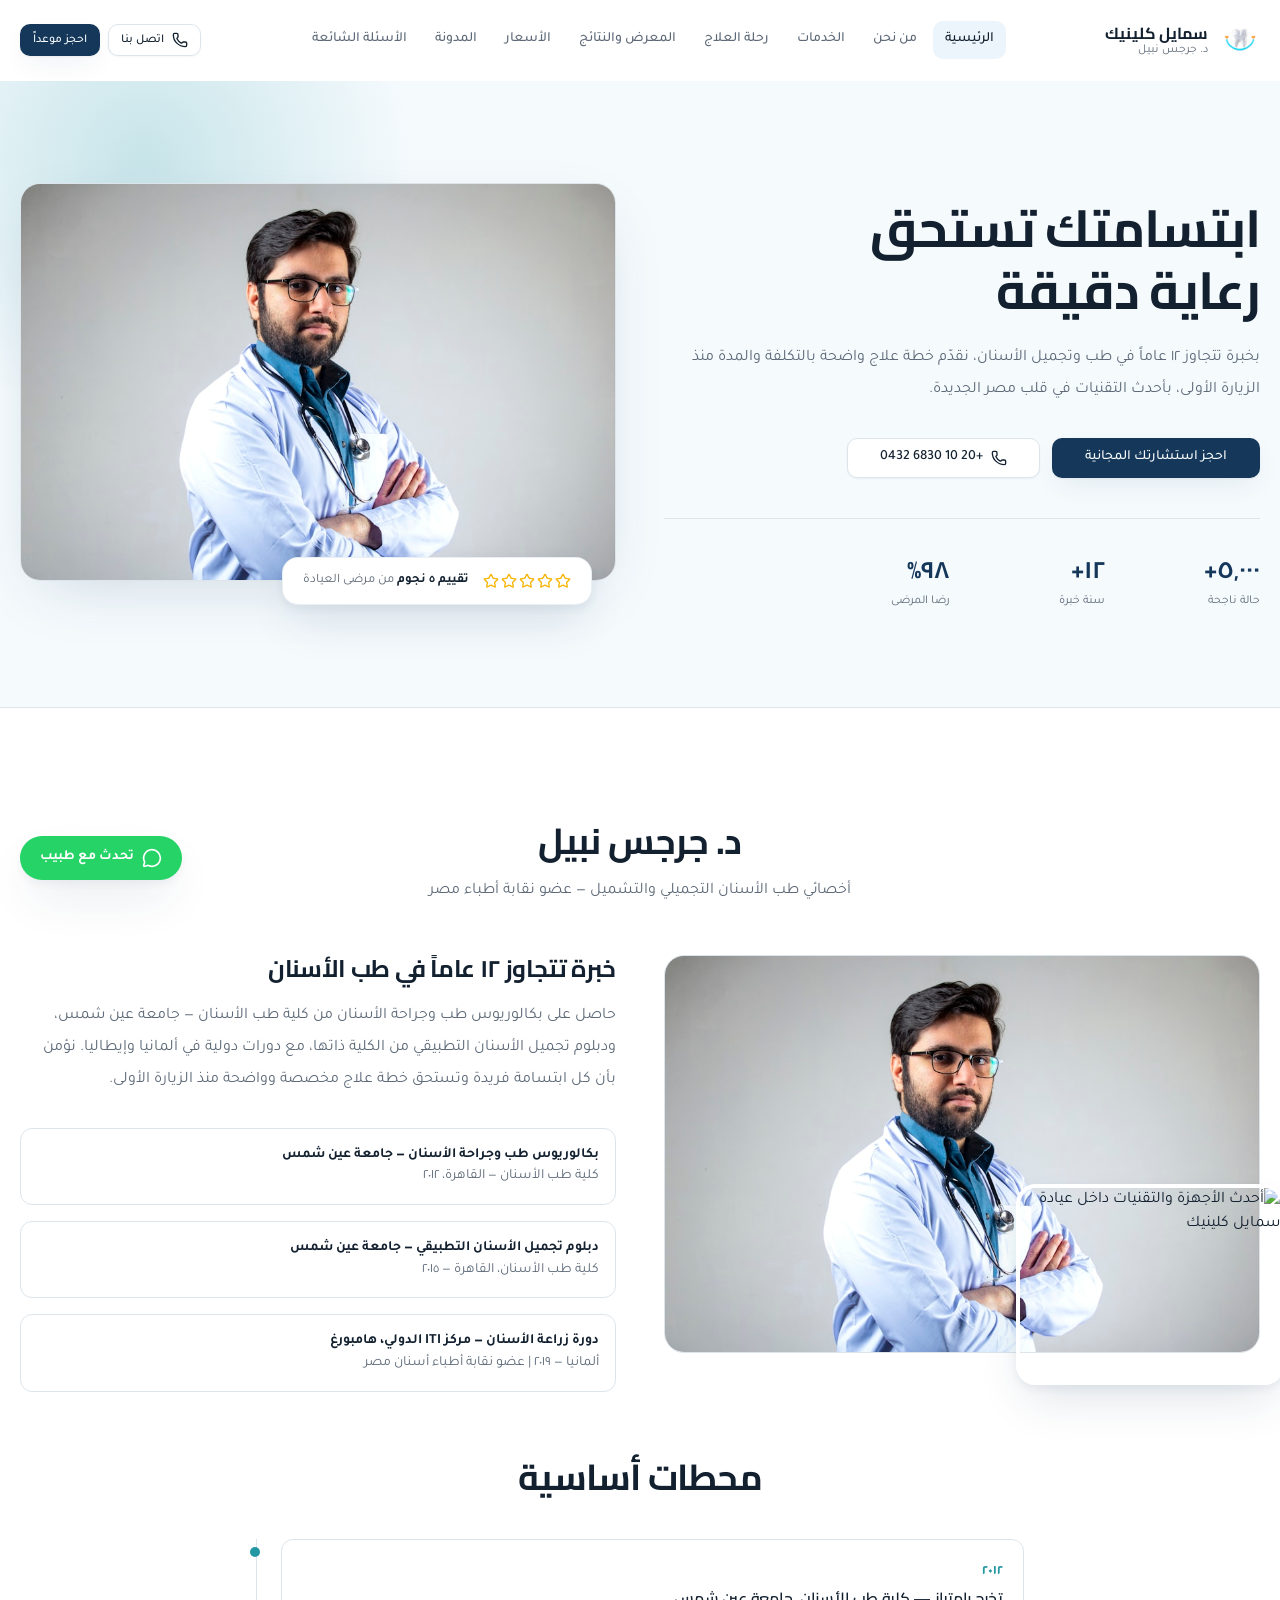
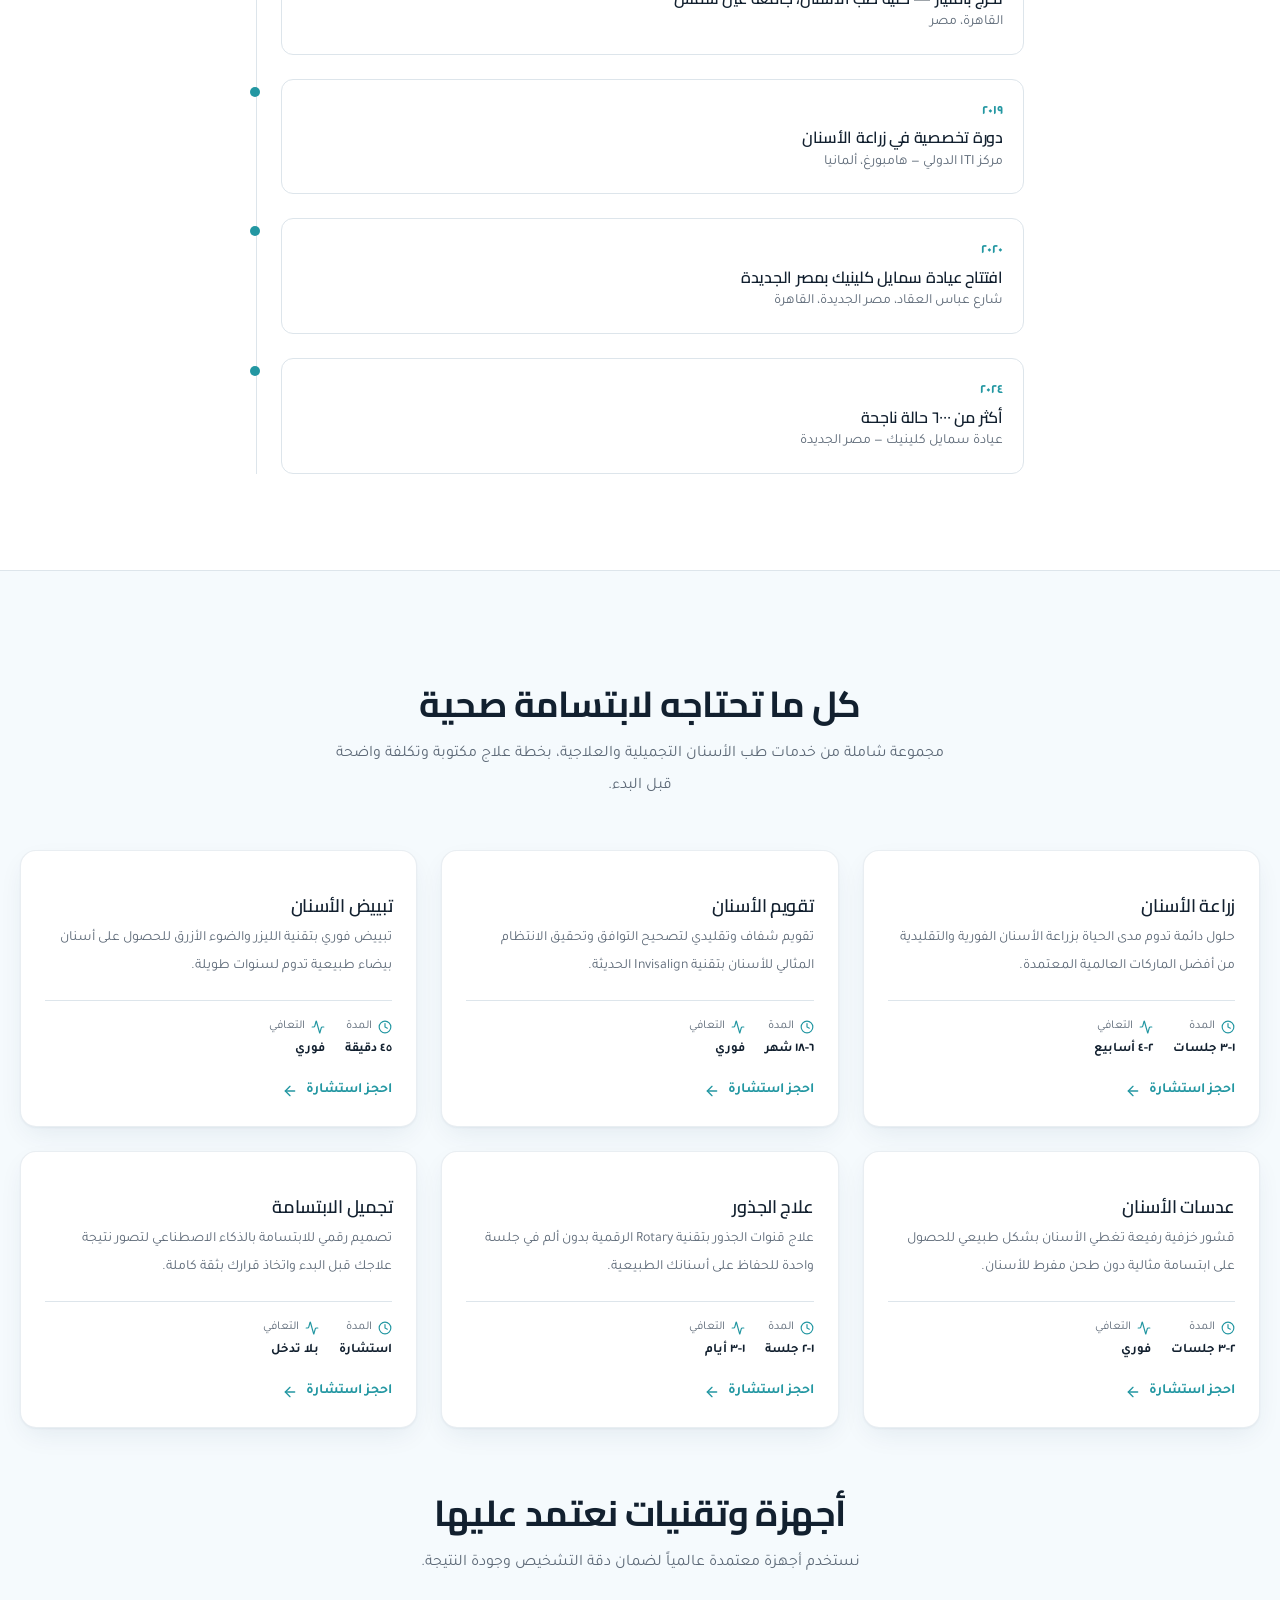
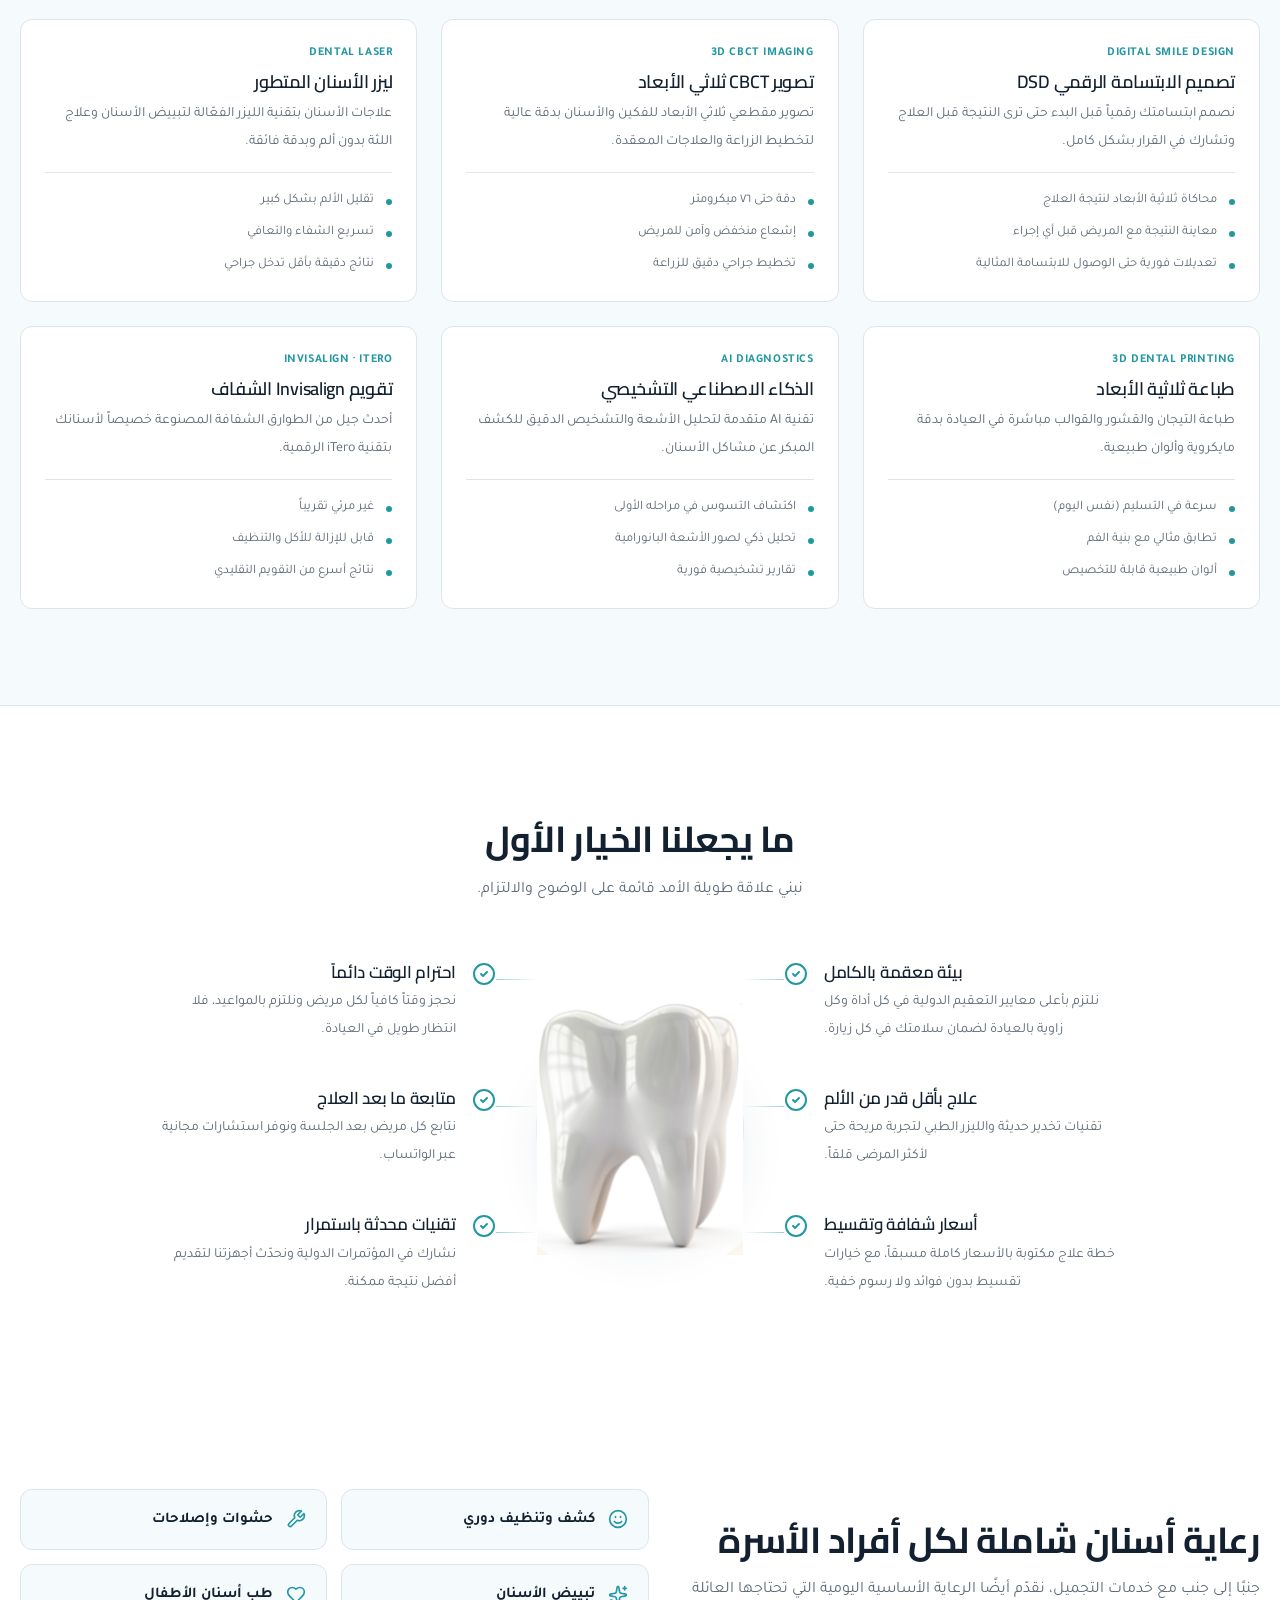
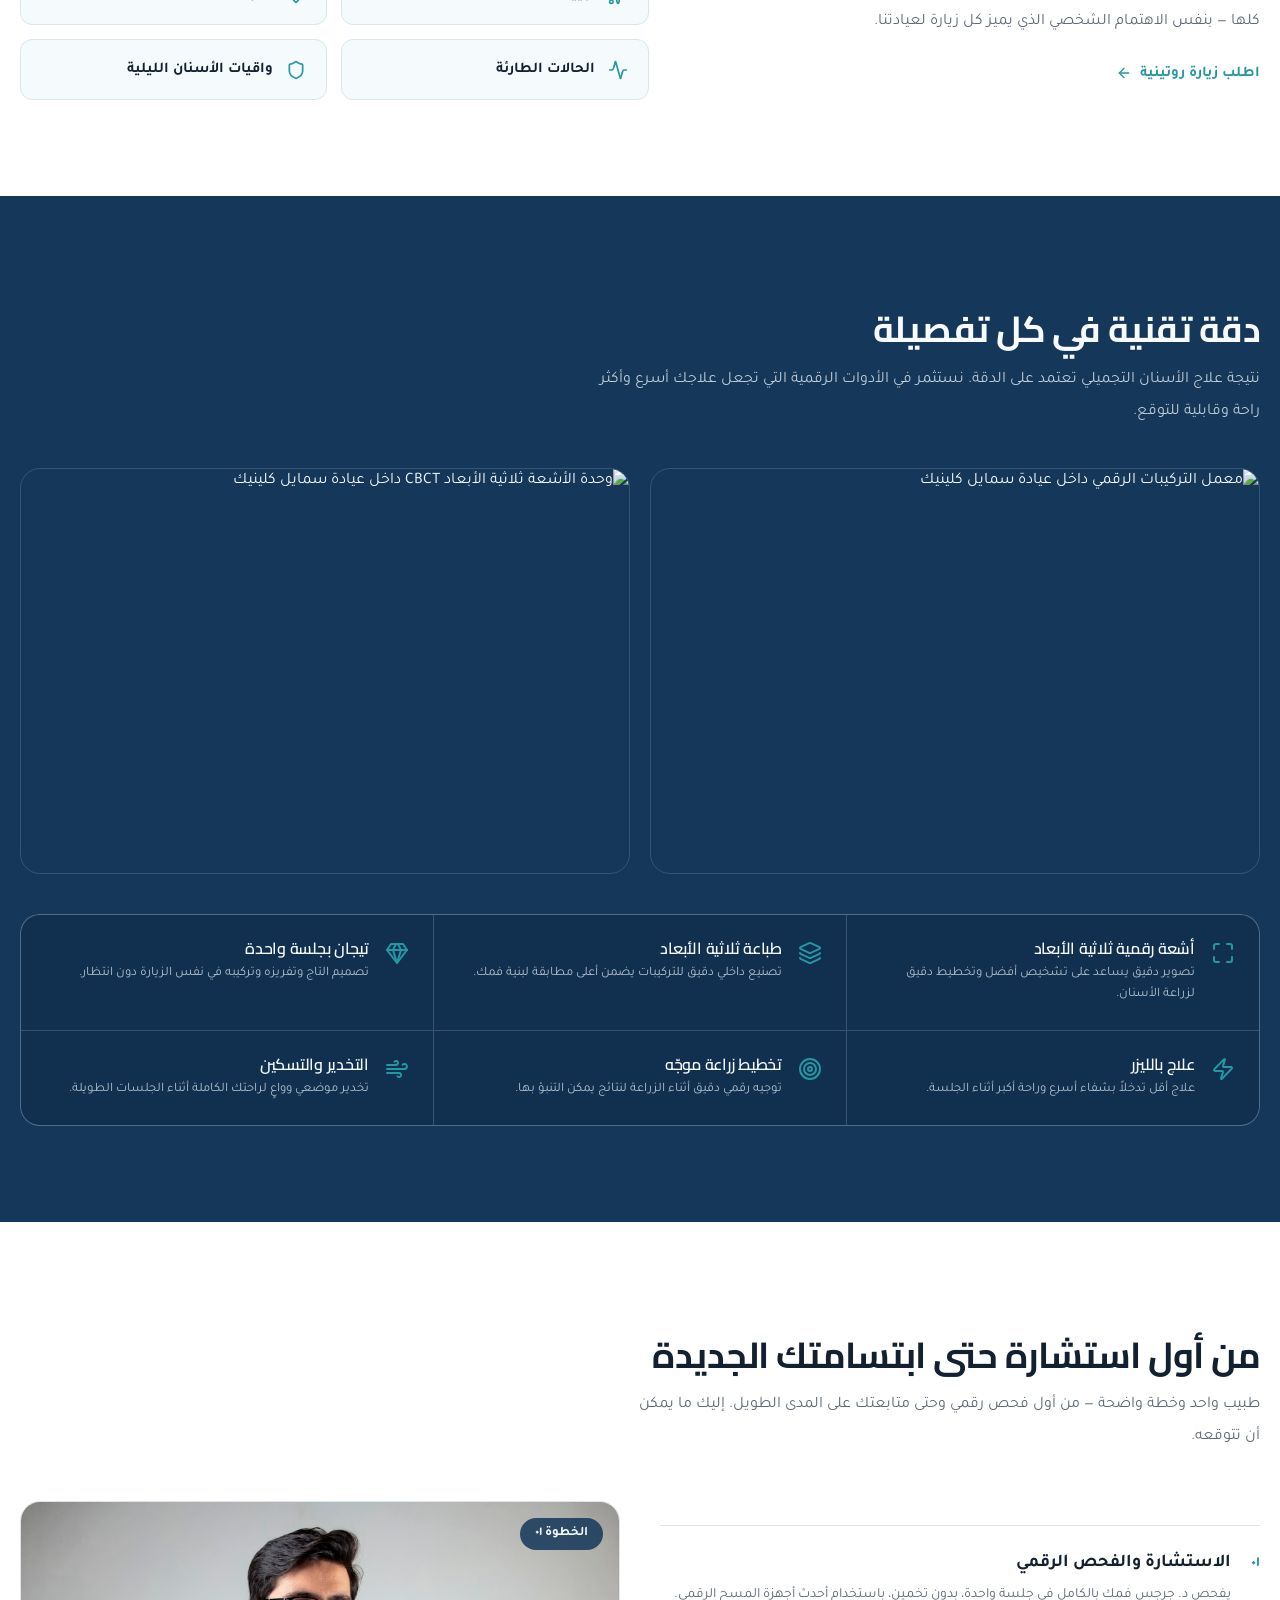
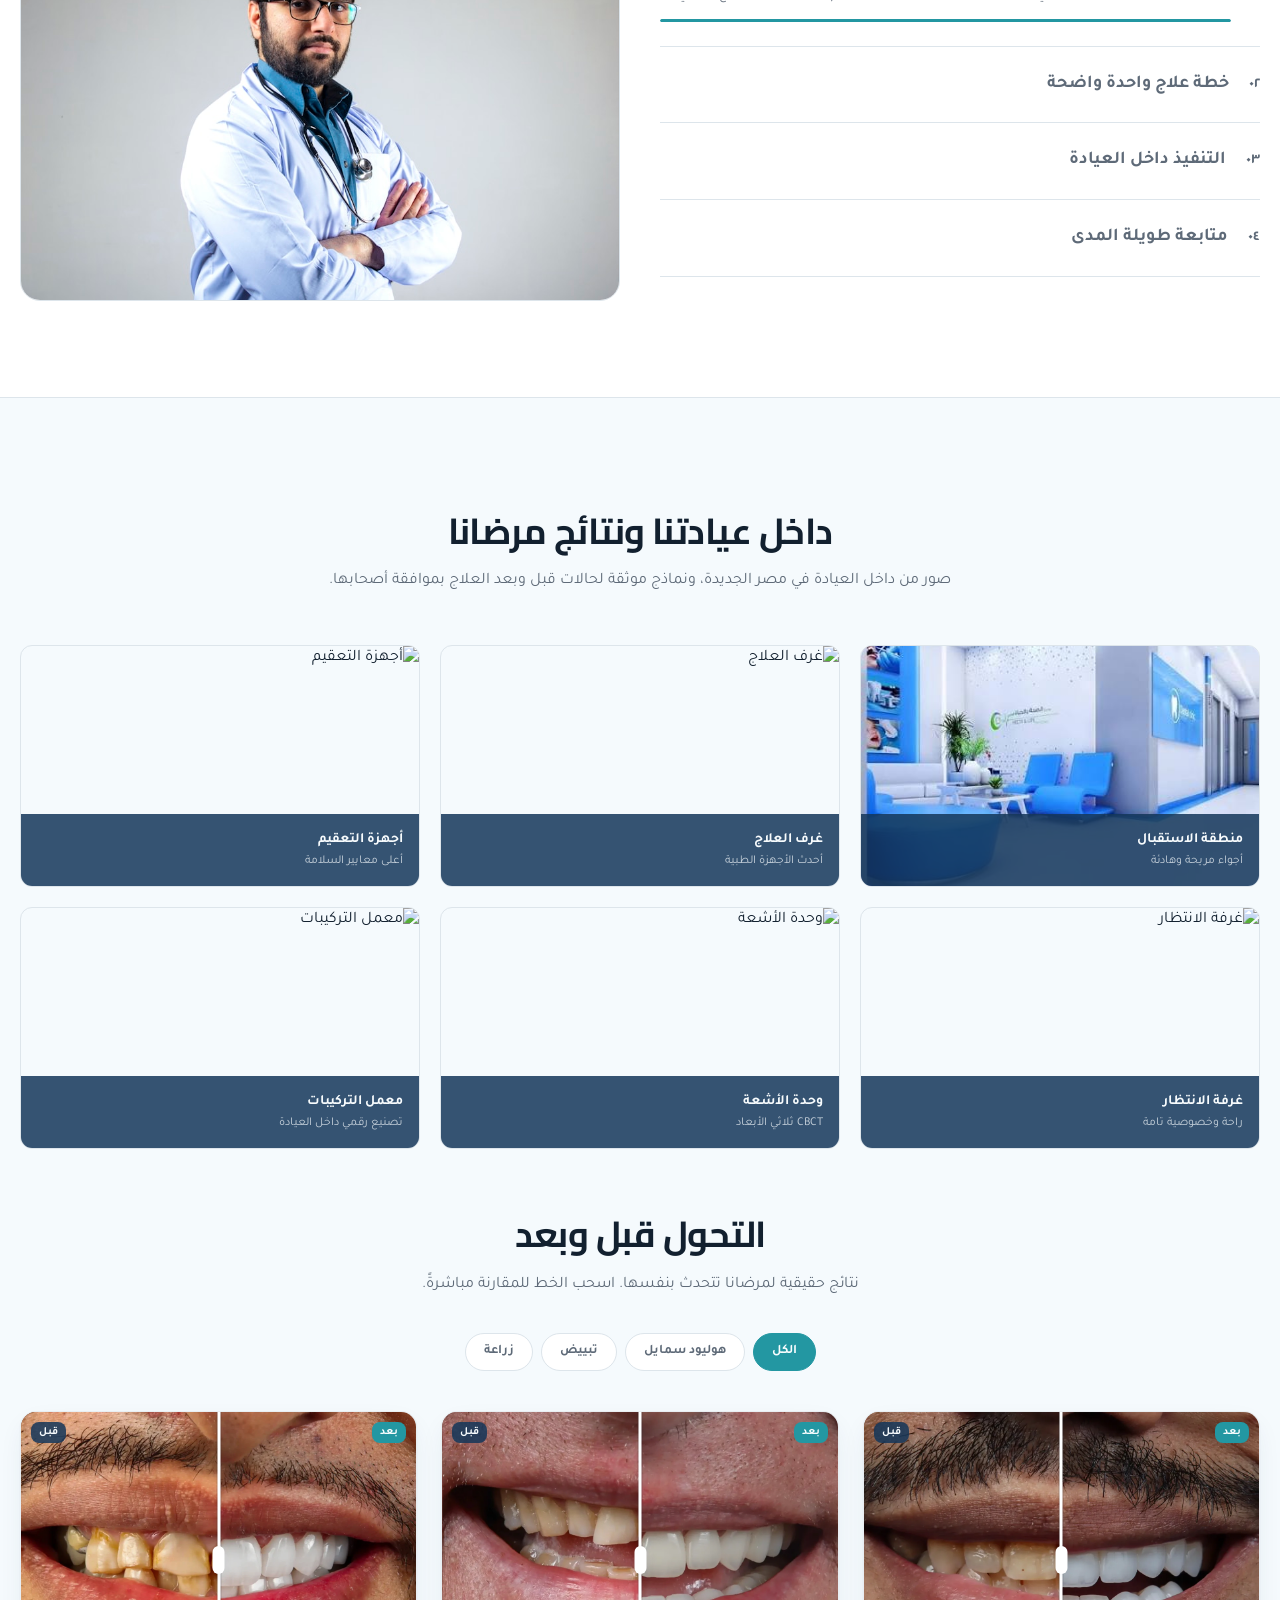
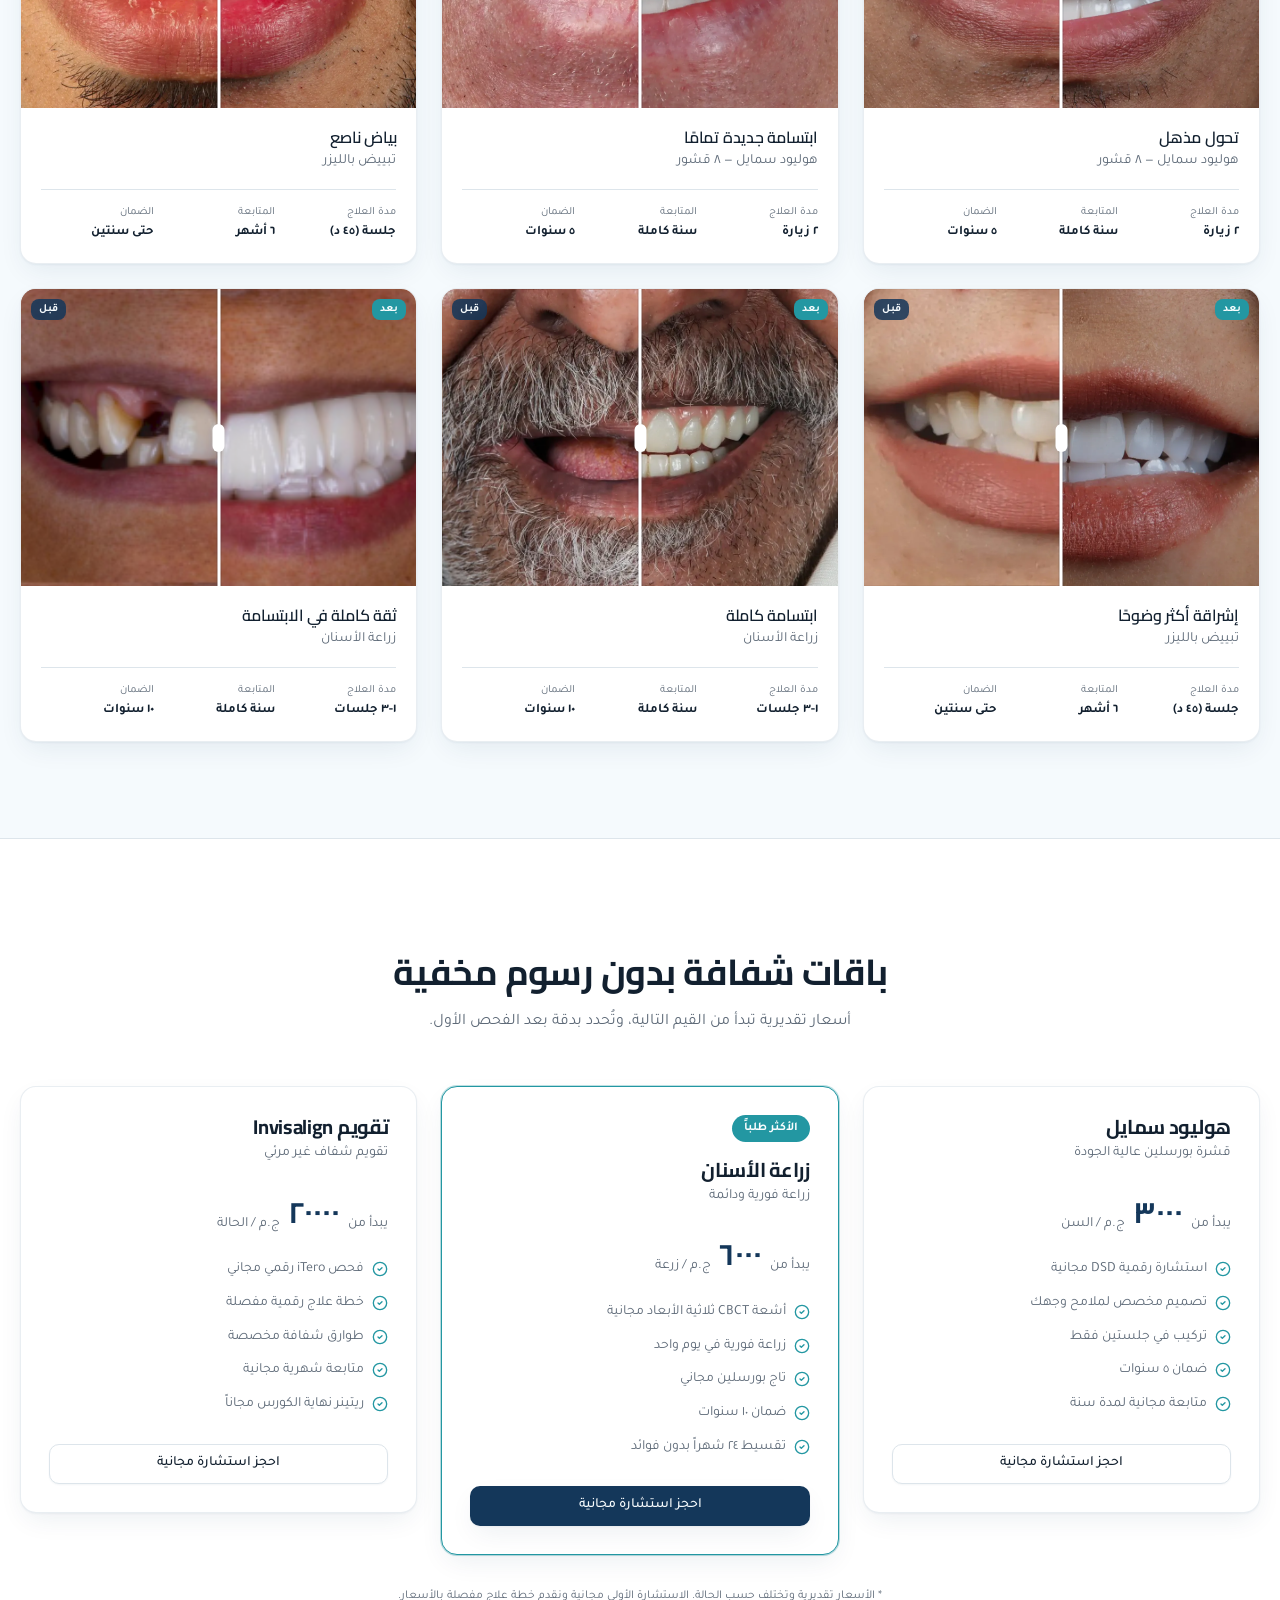
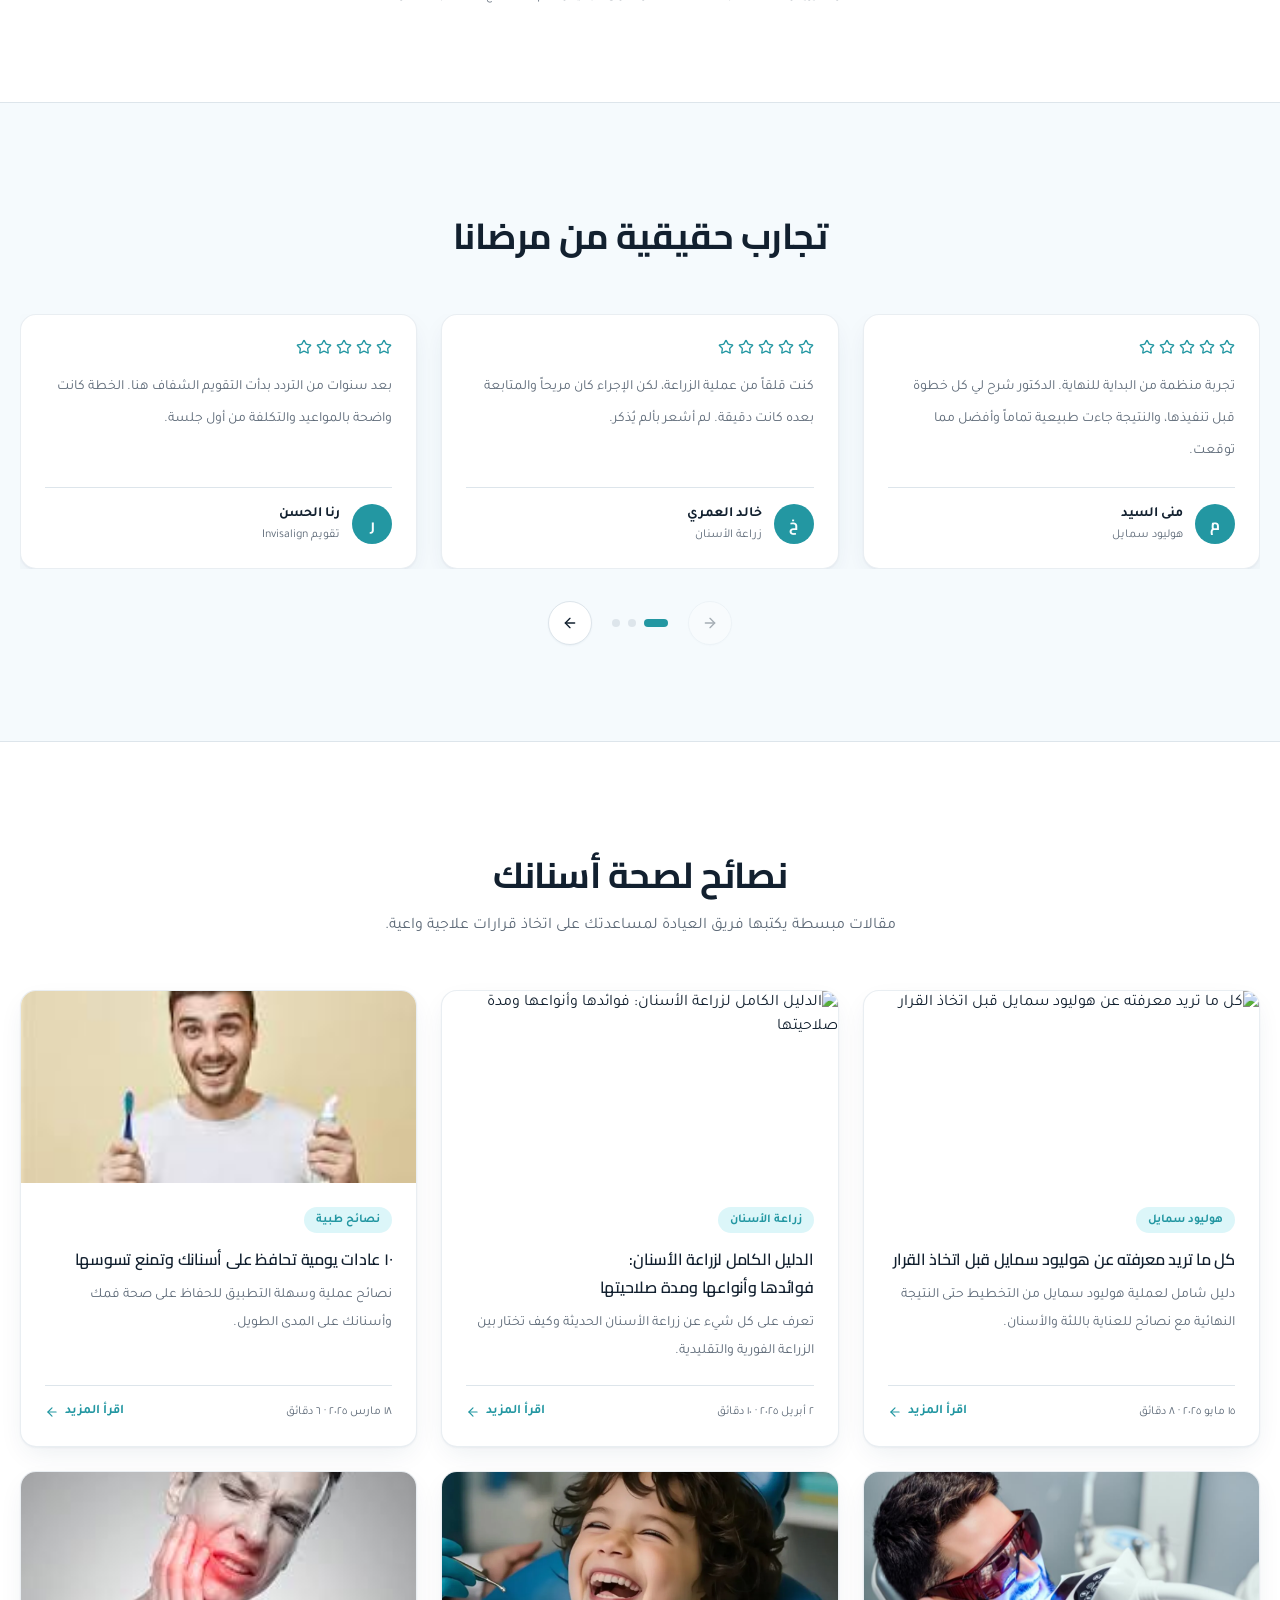
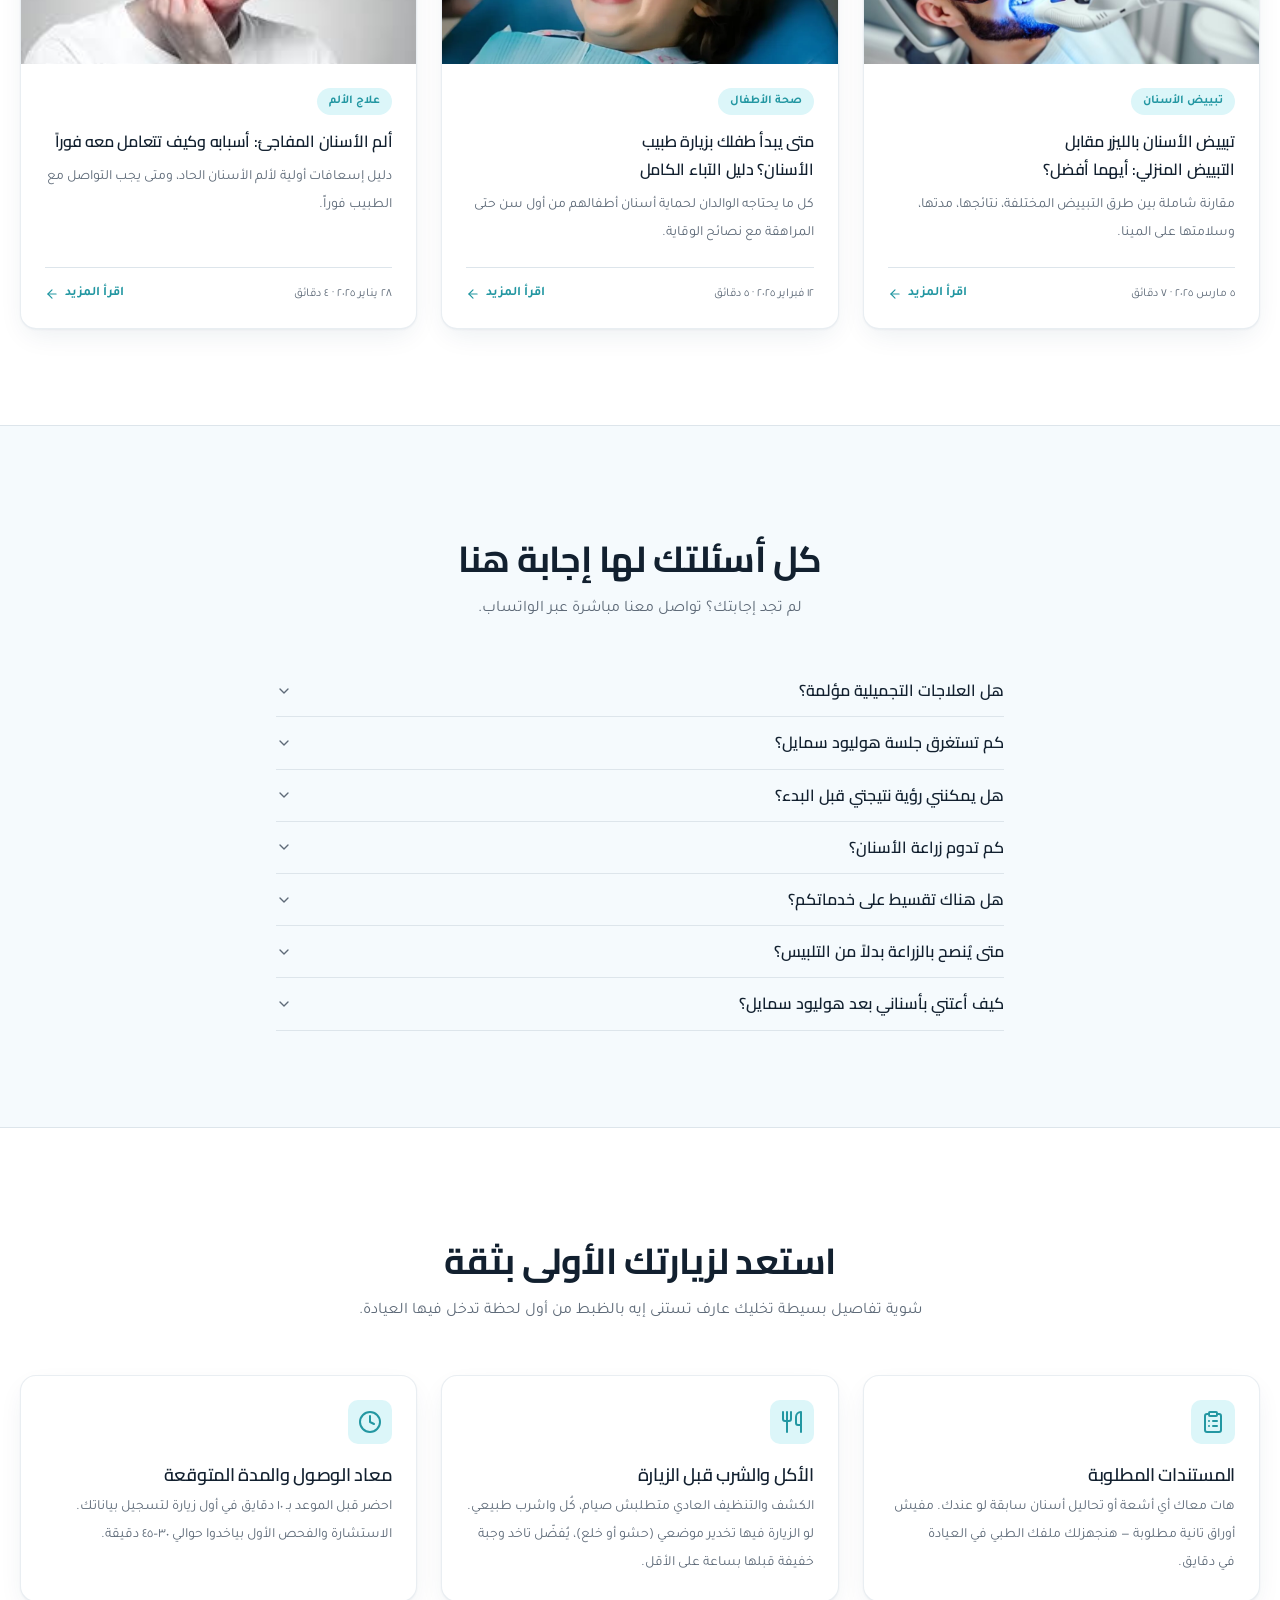
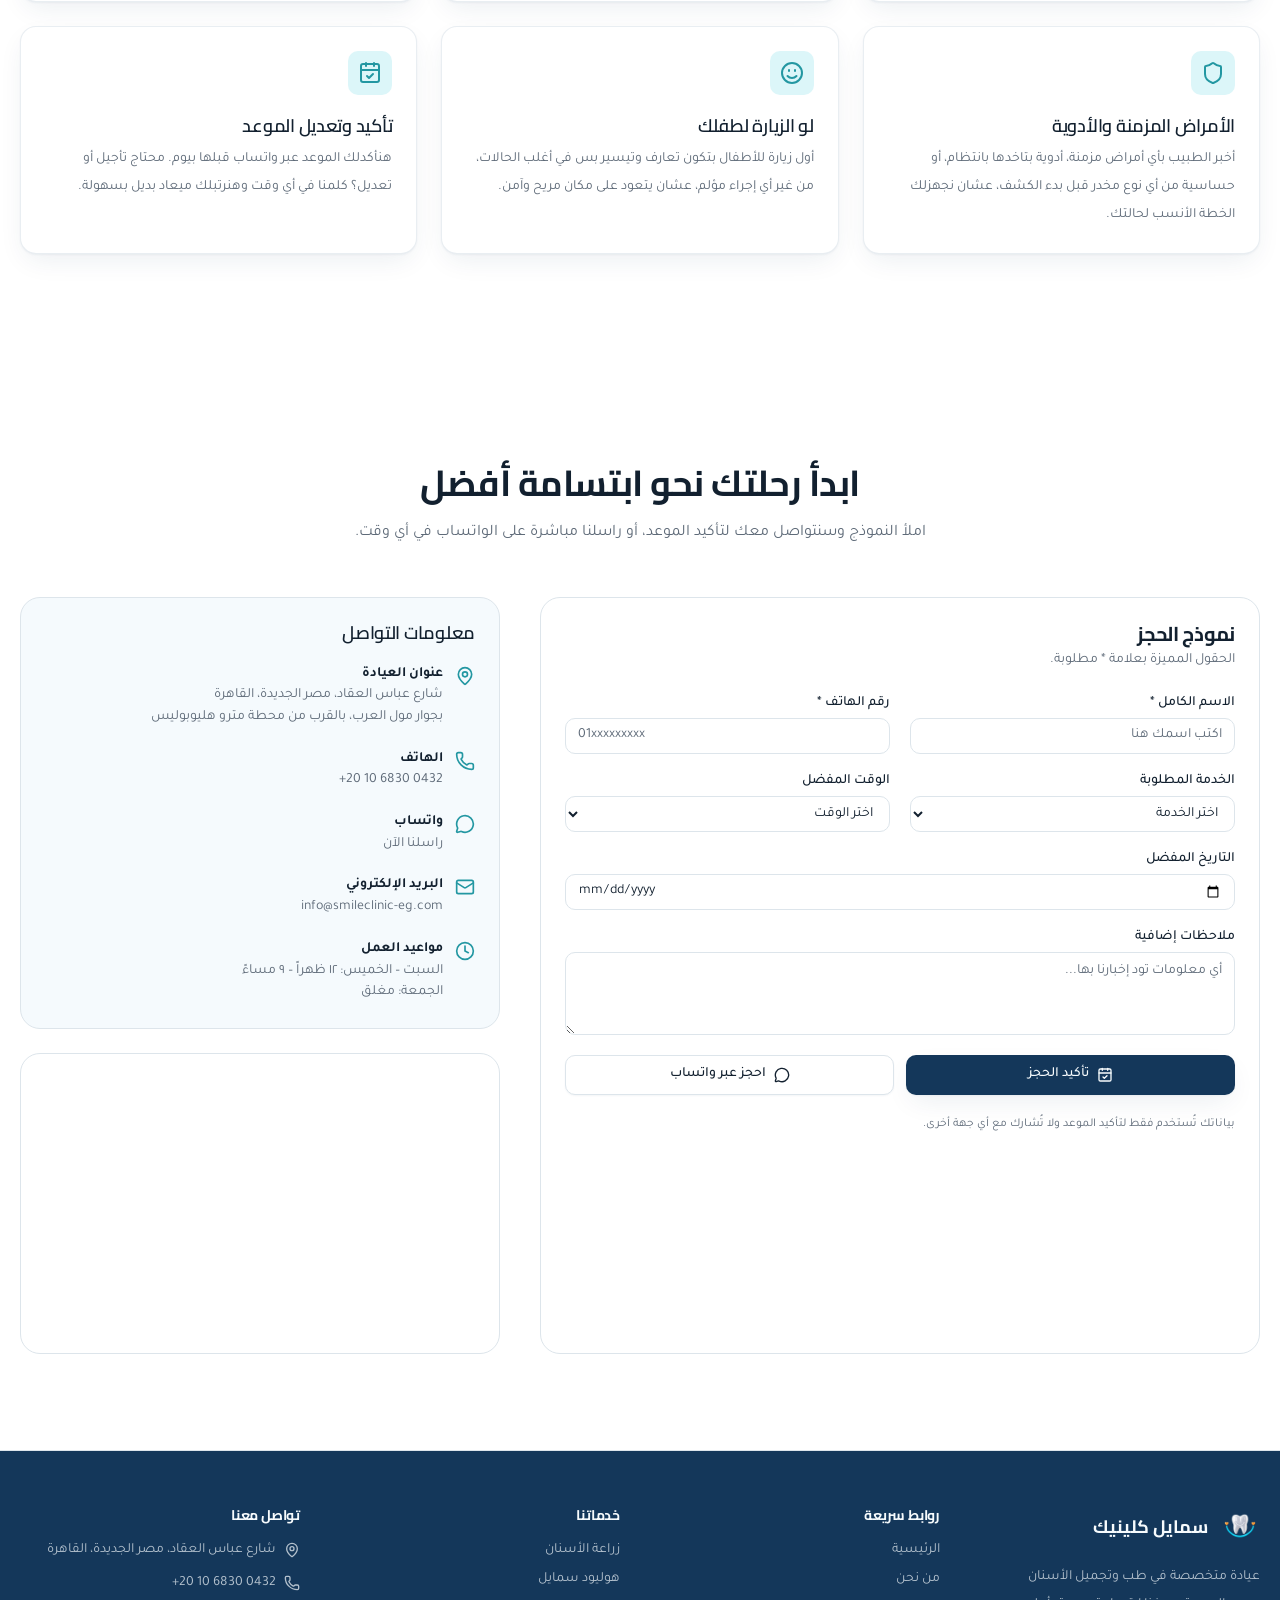
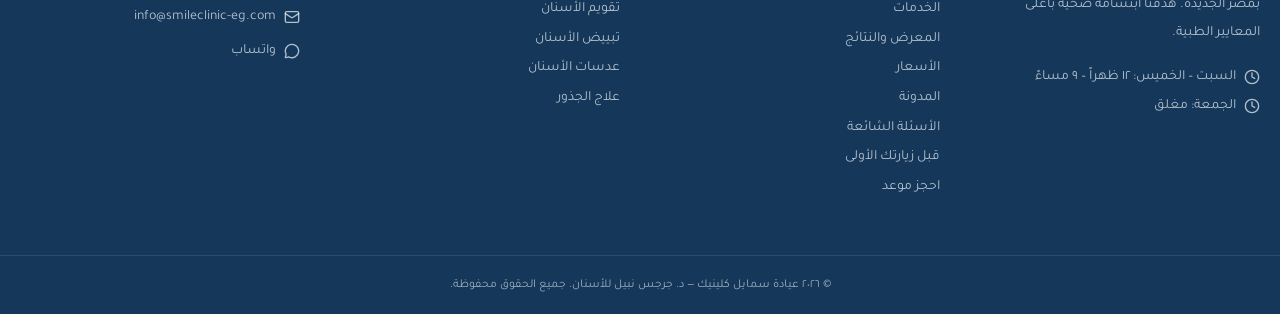
==== commit 25d9d61e: "Add files via upload" ====
--- a/index.html
+++ b/index.html
@@ -113,7 +113,7 @@
   <header class="site-header">
     <div class="container site-header__bar">
       <a href="#home" class="site-header__brand" data-nav-link>
-        <span class="site-header__mark" aria-hidden="true"><img src="assets/images/ssss.png" alt=""
+        <span class="site-header__mark" aria-hidden="true"><img src="assets/images/icon.png" alt=""
             width="211"
             height="258"
           /></span>
@@ -348,9 +348,7 @@
 
         <div class="services-grid">
           <article id="implants" class="card service-card">
-            <div class="service-card__icon" aria-hidden="true">
-              <svg class="icon icon--lg"><use href="#icon-syringe"></use></svg>
-            </div>
+           
             <h3 class="service-card__title">زراعة الأسنان</h3>
             <p class="service-card__desc">
               حلول دائمة تدوم مدى الحياة بزراعة الأسنان الفورية والتقليدية من أفضل الماركات العالمية المعتمدة.
@@ -372,9 +370,7 @@
           </article>
 
           <article id="orthodontics" class="card service-card">
-            <div class="service-card__icon" aria-hidden="true">
-              <svg class="icon icon--lg"><use href="#icon-align-center"></use></svg>
-            </div>
+           
             <h3 class="service-card__title">تقويم الأسنان</h3>
             <p class="service-card__desc">
               تقويم شفاف وتقليدي لتصحيح التوافق وتحقيق الانتظام المثالي للأسنان بتقنية Invisalign الحديثة.
@@ -396,9 +392,7 @@
           </article>
 
           <article id="whitening" class="card service-card">
-            <div class="service-card__icon" aria-hidden="true">
-              <svg class="icon icon--lg"><use href="#icon-sparkles"></use></svg>
-            </div>
+            
             <h3 class="service-card__title">تبييض الأسنان</h3>
             <p class="service-card__desc">
               تبييض فوري بتقنية الليزر والضوء الأزرق للحصول على أسنان بيضاء طبيعية تدوم لسنوات طويلة.
@@ -420,9 +414,7 @@
           </article>
 
           <article id="veneers" class="card service-card">
-            <div class="service-card__icon" aria-hidden="true">
-              <svg class="icon icon--lg"><use href="#icon-layers"></use></svg>
-            </div>
+           
             <h3 class="service-card__title">عدسات الأسنان</h3>
             <p class="service-card__desc">
               قشور خزفية رفيعة تغطي الأسنان بشكل طبيعي للحصول على ابتسامة مثالية دون طحن مفرط للأسنان.
@@ -444,9 +436,7 @@
           </article>
 
           <article id="root-canal" class="card service-card">
-            <div class="service-card__icon" aria-hidden="true">
-              <svg class="icon icon--lg"><use href="#icon-shield"></use></svg>
-            </div>
+           
             <h3 class="service-card__title">علاج الجذور</h3>
             <p class="service-card__desc">
               علاج قنوات الجذور بتقنية Rotary الرقمية بدون ألم في جلسة واحدة للحفاظ على أسنانك الطبيعية.
@@ -468,9 +458,7 @@
           </article>
 
           <article id="smile-design" class="card service-card">
-            <div class="service-card__icon" aria-hidden="true">
-              <svg class="icon icon--lg"><use href="#icon-smile"></use></svg>
-            </div>
+            
             <h3 class="service-card__title">تجميل الابتسامة</h3>
             <p class="service-card__desc">
               تصميم رقمي للابتسامة بالذكاء الاصطناعي لتصور نتيجة علاجك قبل البدء واتخاذ قرارك بثقة كاملة.
@@ -772,137 +760,9 @@
     </section>
 
     <!-- ==================== رحلة العلاج / Treatment journey ==================== -->
+  
+    <!-- ==================== منهجية العلاج التفاعلية / Interactive process ==================== -->
     <section id="journey" class="section">
-      <div class="container">
-        <div class="section-heading section-heading--center">
-          <span class="eyebrow">رحلة العلاج</span>
-          <h2 class="section-heading__title">خطوات بسيطة وواضحة</h2>
-          <p class="section-heading__desc">
-            من أول تواصل معنا وحتى متابعتك بعد العلاج — رحلة مصممة لراحتك.
-          </p>
-        </div>
-
-        <ol class="journey-grid">
-          <li class="journey-step">
-            <div class="journey-step__badge">
-<svg class="icon icon--lg"
-     viewBox="0 0 24 24"
-     fill="none"
-     xmlns="http://www.w3.org/2000/svg"
-     aria-hidden="true">
-
-  <path d="M6.5 3.5H9L10.5 7.5L8.5 9
-           C9.4 11.2 11.2 13 13.4 13.9L15 12
-           L19 13.5V16C19 17.1 18.1 18 17 18
-           C10.4 18 5 12.6 5 6
-           C5 4.9 5.9 3.5 6.5 3.5Z"
-        stroke="currentColor"
-        stroke-width="1.8"
-        stroke-linecap="round"
-        stroke-linejoin="round"/>
-
-  <path d="M16.5 5.5C17.6 5.9 18.4 6.8 18.8 7.8"
-        stroke="currentColor"
-        stroke-width="1.6"
-        stroke-linecap="round"/>
-
-  <path d="M17.2 3C19 3.6 20.4 5 21 6.8"
-        stroke="currentColor"
-        stroke-width="1.6"
-        stroke-linecap="round"/>
-
-</svg>              <span class="journey-step__number" aria-hidden="true">١</span>
-            </div>
-            <h3 class="journey-step__title">احجز استشارتك المجانية</h3>
-            <p class="journey-step__desc">
-              تواصل معنا عبر النموذج أو واتساب، ونحدد لك موعدًا مناسبًا خلال ٢٤ ساعة.
-            </p>
-          </li>
-
-          <li class="journey-step">
-            <div class="journey-step__badge">
-              <svg class="icon icon--lg" aria-hidden="true"><use href="#icon-microscope"></use></svg>
-              <span class="journey-step__number" aria-hidden="true">٢</span>
-            </div>
-            <h3 class="journey-step__title">تشخيص وتصميم رقمي</h3>
-            <p class="journey-step__desc">
-              فحص شامل وتصميم رقمي للابتسامة بتقنية DSD لتشاهد نتيجتك قبل البدء.
-            </p>
-          </li>
-
-          <li class="journey-step">
-            <div class="journey-step__badge">
-<svg class="icon icon--lg" viewBox="0 0 24 24" fill="none"
-     xmlns="http://www.w3.org/2000/svg" aria-hidden="true">
-  <rect x="5" y="4" width="14" height="17" rx="2"
-        stroke="currentColor" stroke-width="1.8"/>
-  <path d="M9 4.5V3.5C9 2.67 9.67 2 10.5 2h3c.83 0 1.5.67 1.5 1.5v1"
-        stroke="currentColor" stroke-width="1.8"
-        stroke-linecap="round"/>
-  <path d="M8.5 11.5L10.5 13.5L15.5 8.5"
-        stroke="currentColor" stroke-width="1.8"
-        stroke-linecap="round"
-        stroke-linejoin="round"/>
-  <path d="M8.5 17H15.5"
-        stroke="currentColor" stroke-width="1.8"
-        stroke-linecap="round"/>
-</svg>
-              <span class="journey-step__number" aria-hidden="true">٣</span>
-            </div>
-            <h3 class="journey-step__title">تنفيذ خطة العلاج</h3>
-            <p class="journey-step__desc">
-              ننفذ العلاج بأحدث الأجهزة والتقنيات العالمية بإشراف د. جرجس مباشرة.
-            </p>
-          </li>
-
-          <li class="journey-step">
-            <div class="journey-step__badge">
-<svg class="icon icon--lg"
-     viewBox="0 0 24 24"
-     fill="none"
-     xmlns="http://www.w3.org/2000/svg"
-     aria-hidden="true">
-
-  <path d="M4 13V11C4 6.58 7.58 3 12 3C16.42 3 20 6.58 20 11V13"
-        stroke="currentColor"
-        stroke-width="1.8"
-        stroke-linecap="round"/>
-
-  <path d="M4 13H6.5C7.33 13 8 13.67 8 14.5V17.5
-           C8 18.33 7.33 19 6.5 19H5.5
-           C4.67 19 4 18.33 4 17.5V13Z"
-        stroke="currentColor"
-        stroke-width="1.8"
-        stroke-linejoin="round"/>
-
-  <path d="M20 13H17.5C16.67 13 16 13.67 16 14.5V17.5
-           C16 18.33 16.67 19 17.5 19H18.5
-           C19.33 19 20 18.33 20 17.5V13Z"
-        stroke="currentColor"
-        stroke-width="1.8"
-        stroke-linejoin="round"/>
-
-  <path d="M20 18.5C20 20.16 18.66 21.5 17 21.5H14"
-        stroke="currentColor"
-        stroke-width="1.8"
-        stroke-linecap="round"/>
-
-  <circle cx="13" cy="21.5" r="1"
-          fill="currentColor"/>
-
-</svg>              <span class="journey-step__number" aria-hidden="true">٤</span>
-            </div>
-            <h3 class="journey-step__title">متابعة ما بعد العلاج</h3>
-            <p class="journey-step__desc">
-              نتابع حالتك بعد الجلسة ونوفر استشارات مجانية عبر واتساب لضمان أفضل نتيجة.
-            </p>
-          </li>
-        </ol>
-      </div>
-    </section>
-
-    <!-- ==================== منهجية العلاج التفاعلية / Interactive process ==================== -->
-    <section id="process" class="section">
       <div class="container">
         <div class="section-heading">
           <span class="eyebrow"><span class="eyebrow__dot" aria-hidden="true"></span>منهجية العلاج</span>
@@ -2349,8 +2209,10 @@
     <div class="container footer-grid">
       <div>
         <div class="footer-brand">
-          <span class="footer-mark" aria-hidden="true">SC</span>
-          <span class="footer-brand-name">سمايل كلينيك</span>
+ <span class="site-header__mark" aria-hidden="true"><img src="assets/images/icon.png" alt=""
+            width="211"
+            height="258"
+          /></span>          <span class="footer-brand-name">سمايل كلينيك</span>
         </div>
         <p class="footer-col__desc">
           عيادة متخصصة في طب وتجميل الأسنان بمصر الجديدة. هدفنا ابتسامة صحية بأعلى المعايير الطبية.
--- a/css/style.css
+++ b/css/style.css
@@ -164,7 +164,7 @@
 }
 
 .eyebrow {
-  display: inline-flex;
+  display: none;
   align-items: center;
   gap: 0.5rem;
   border-radius: 999px;
--- a/css/components.css
+++ b/css/components.css
@@ -132,7 +132,7 @@
   height: 2.5rem;
   flex-shrink: 0;
   border-radius: var(--radius-md);
-  background-color: var(--color-primary);
+  /* background-color: var(--color-primary); */
   color: var(--color-primary-foreground);
   font-size: 0.875rem;
   font-weight: 700;
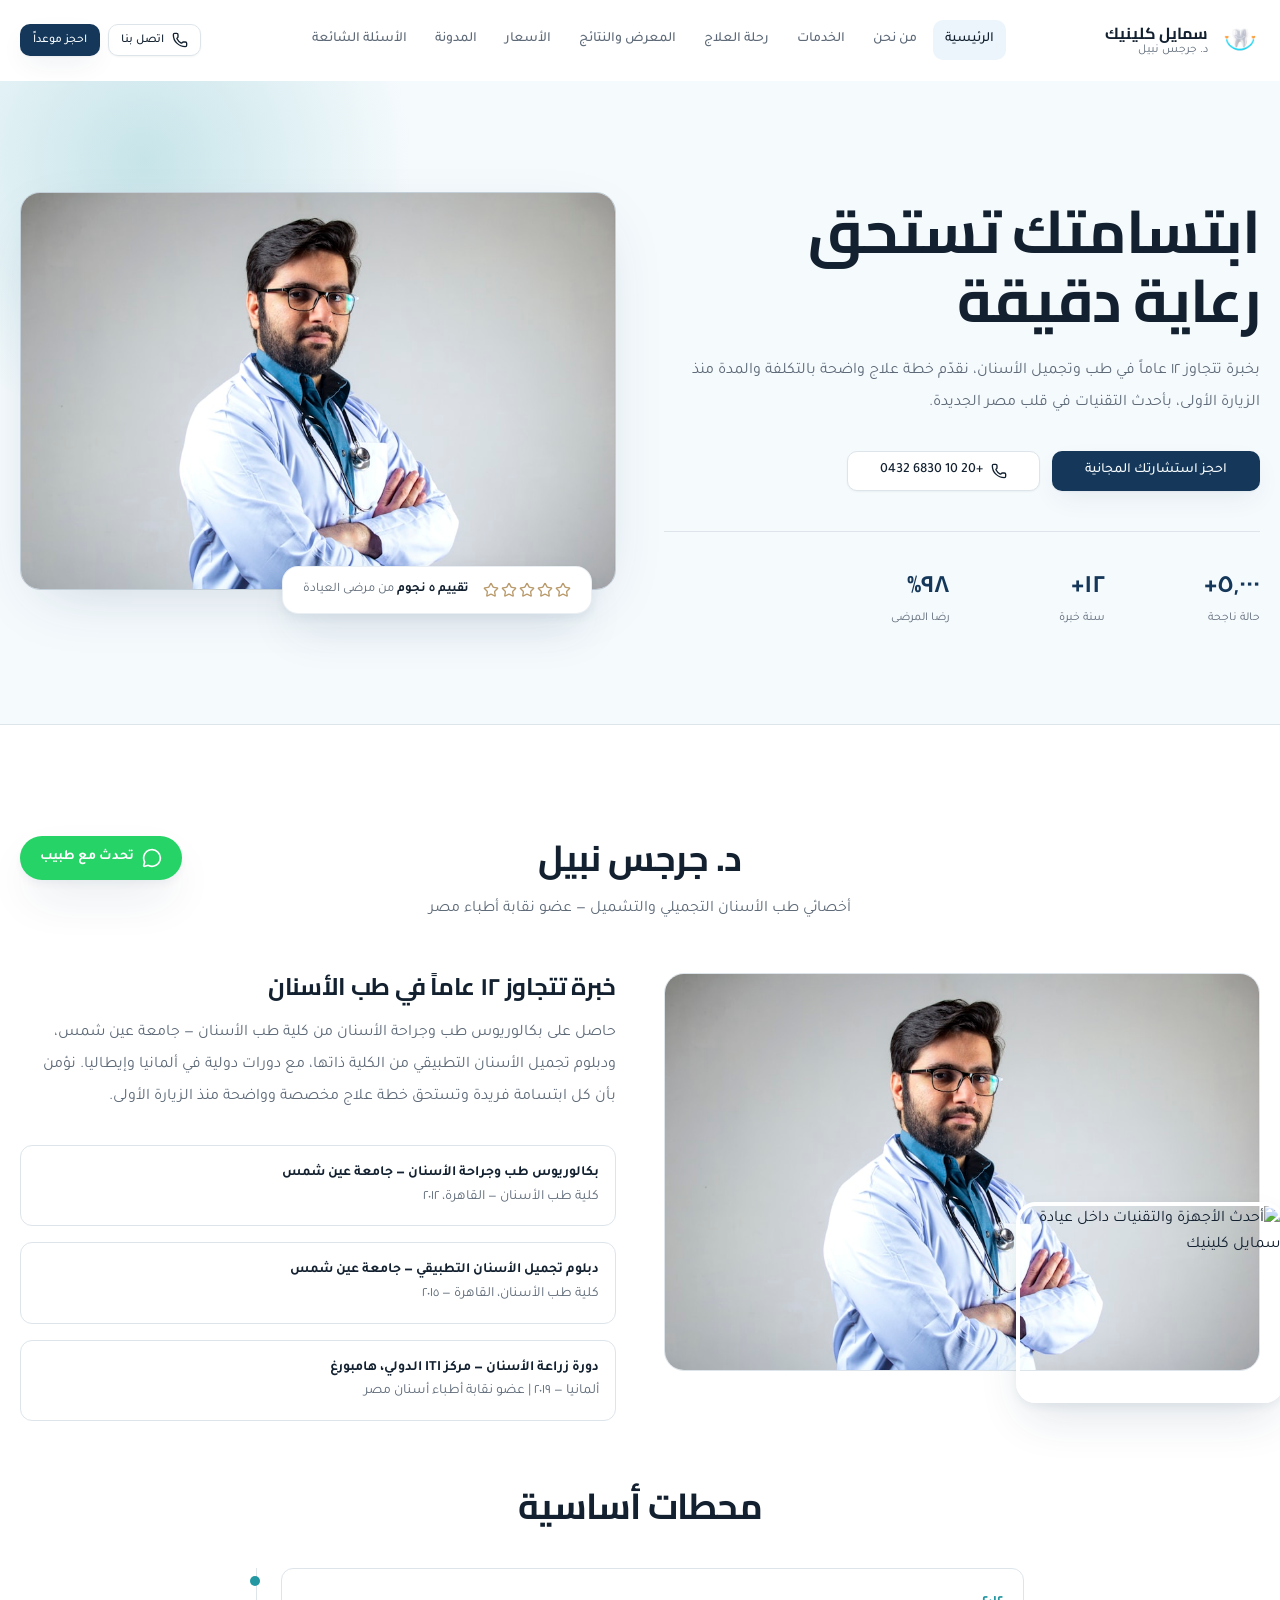
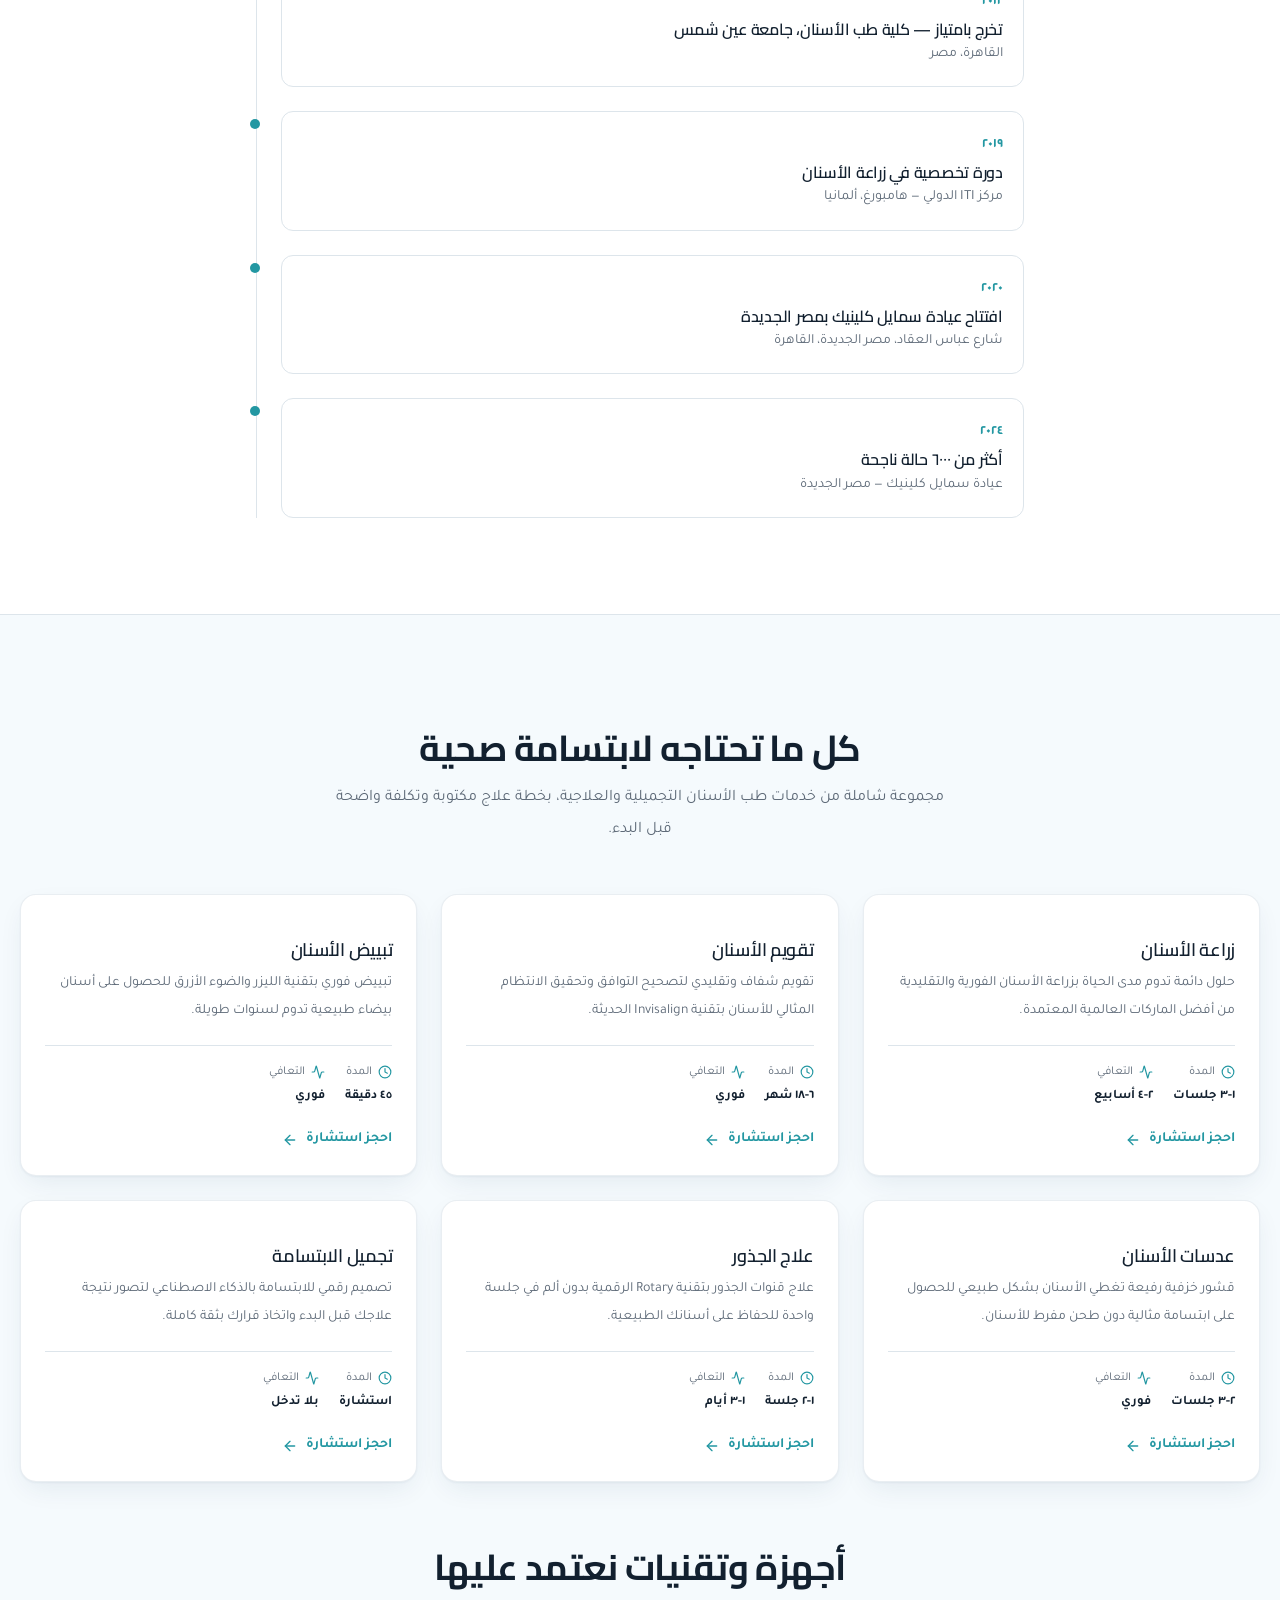
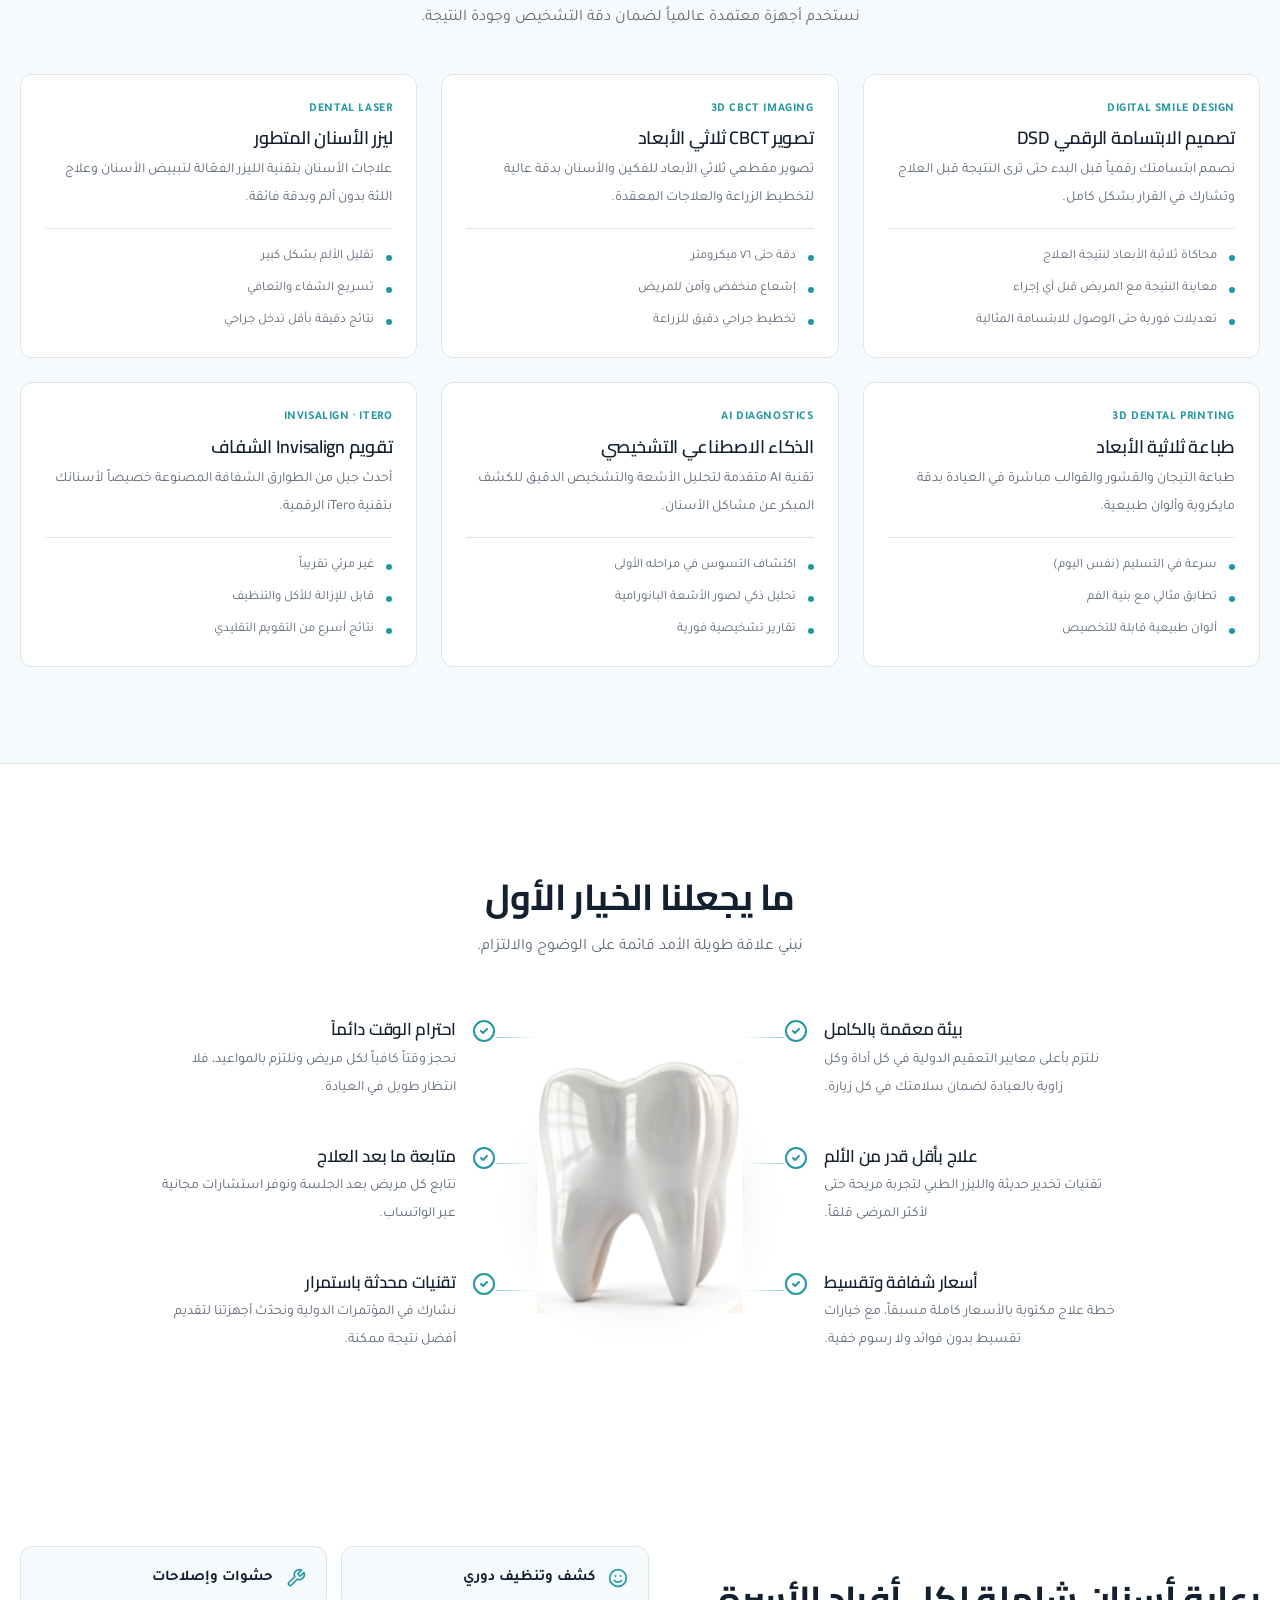
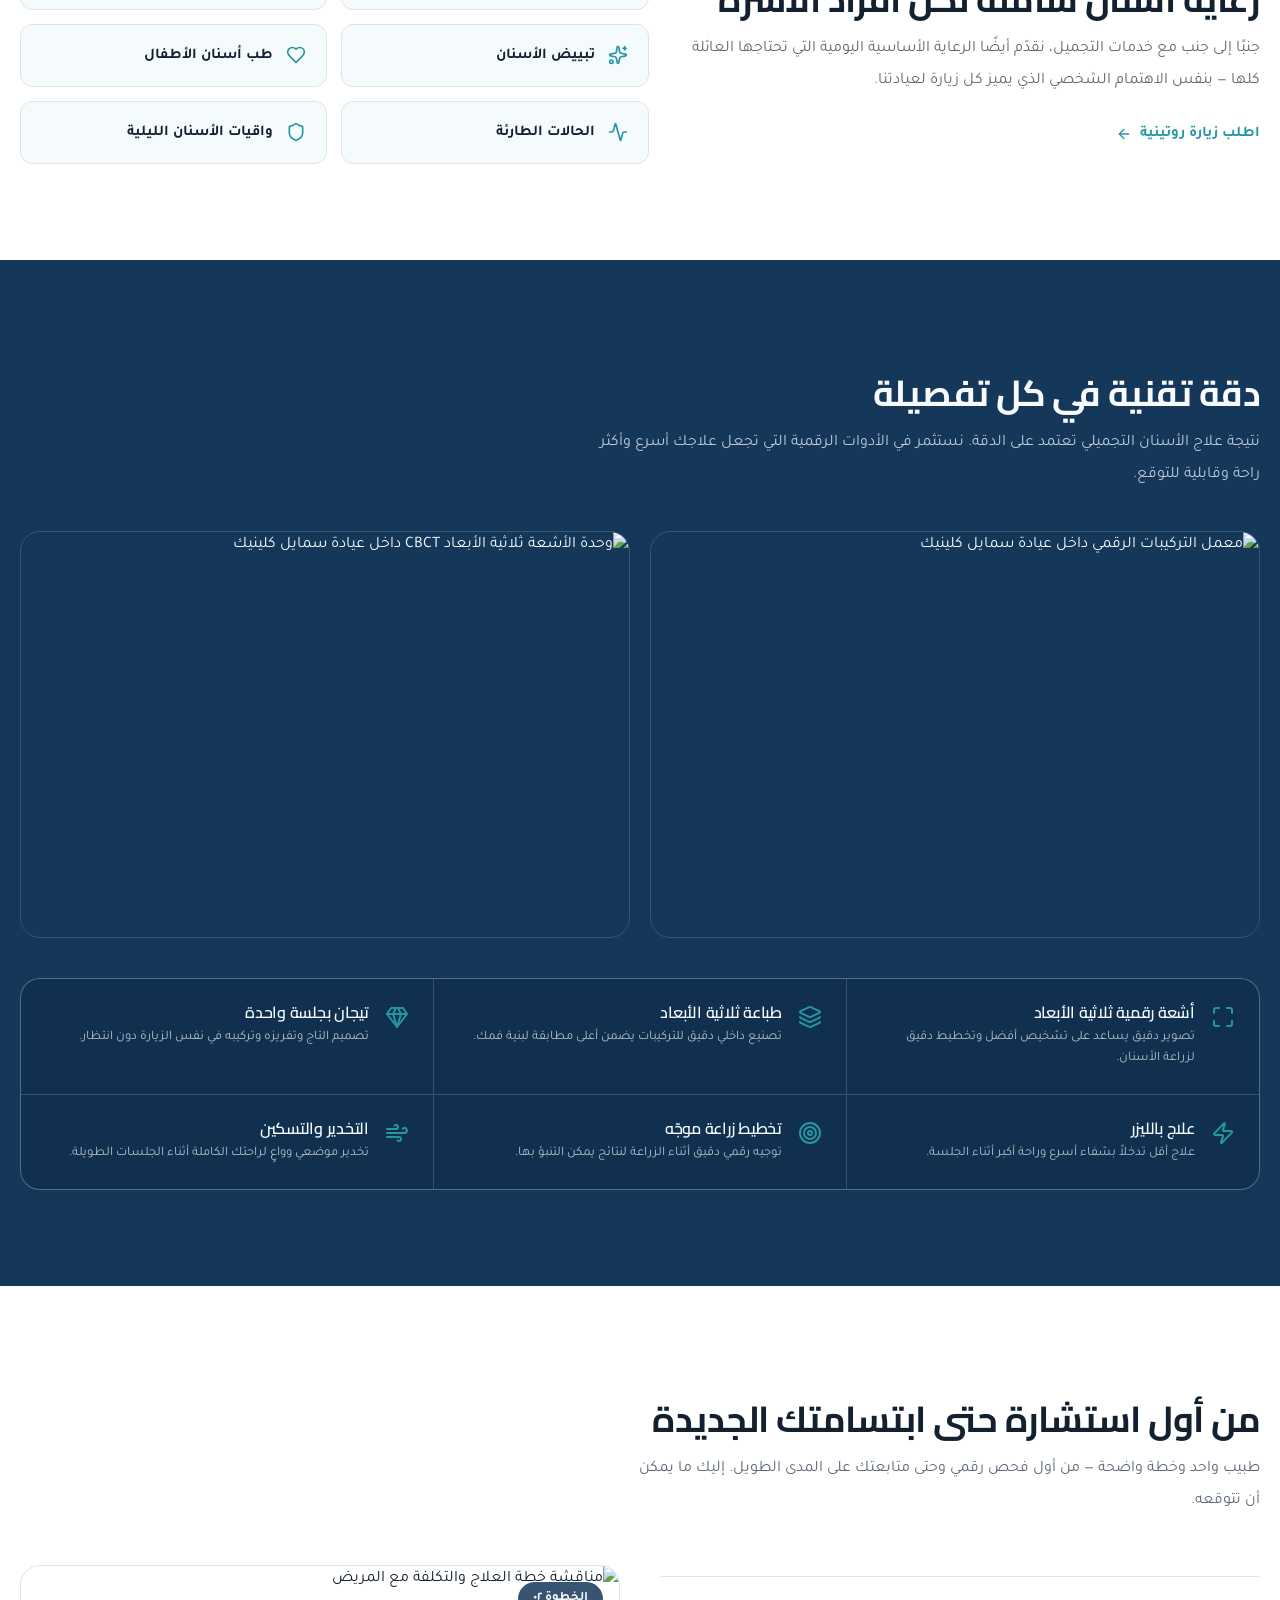
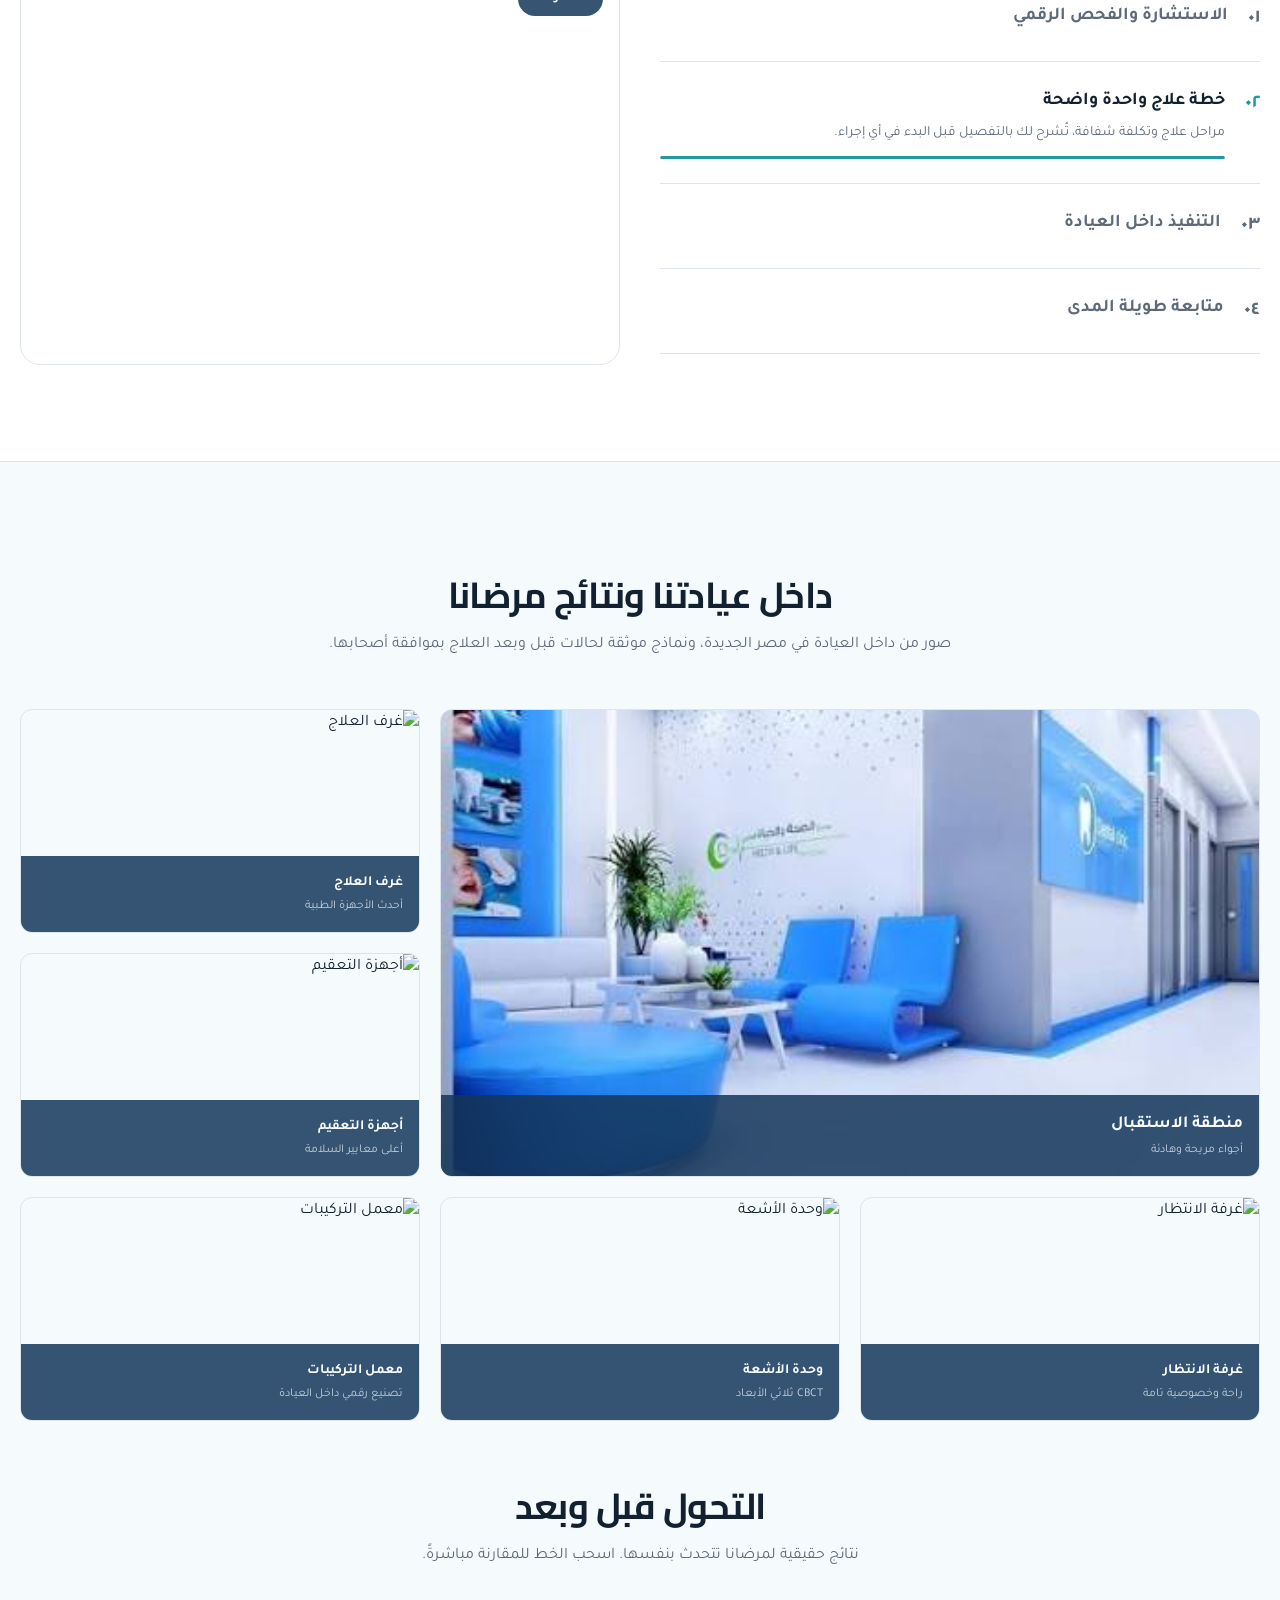
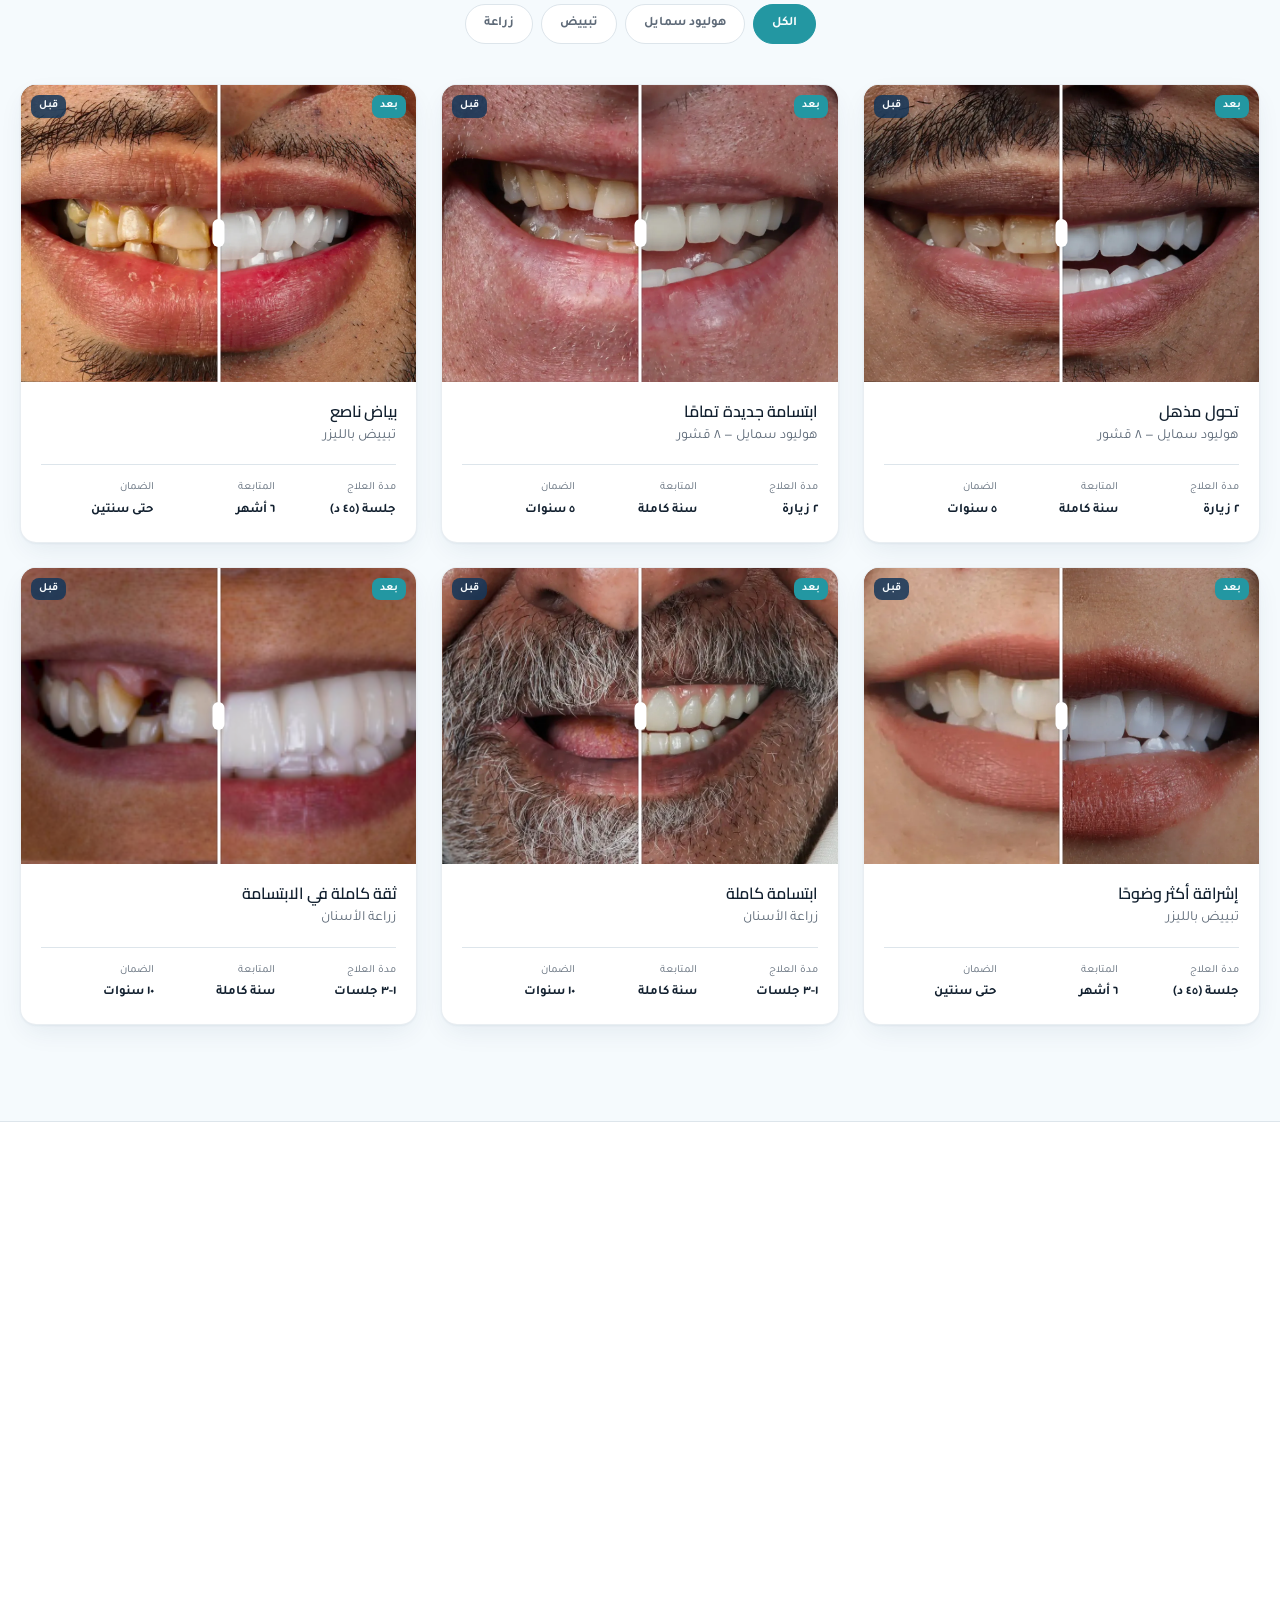
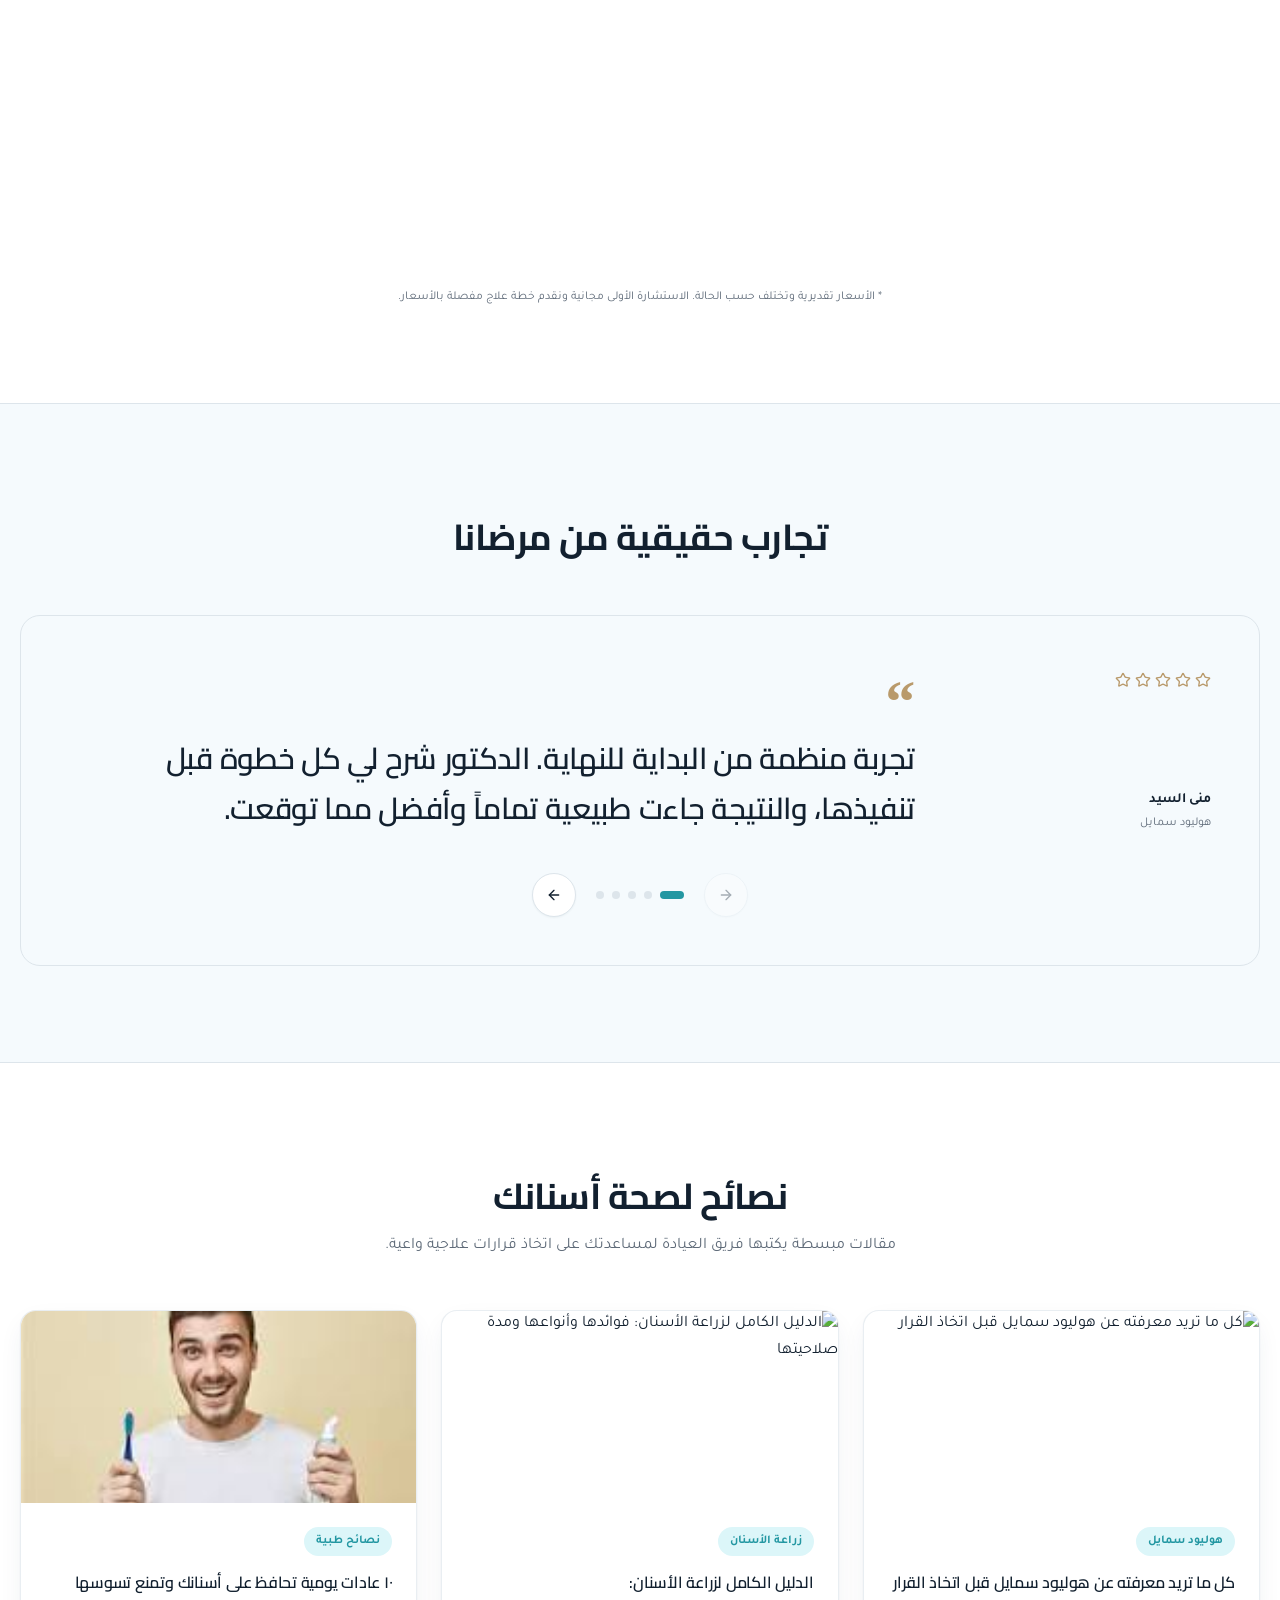
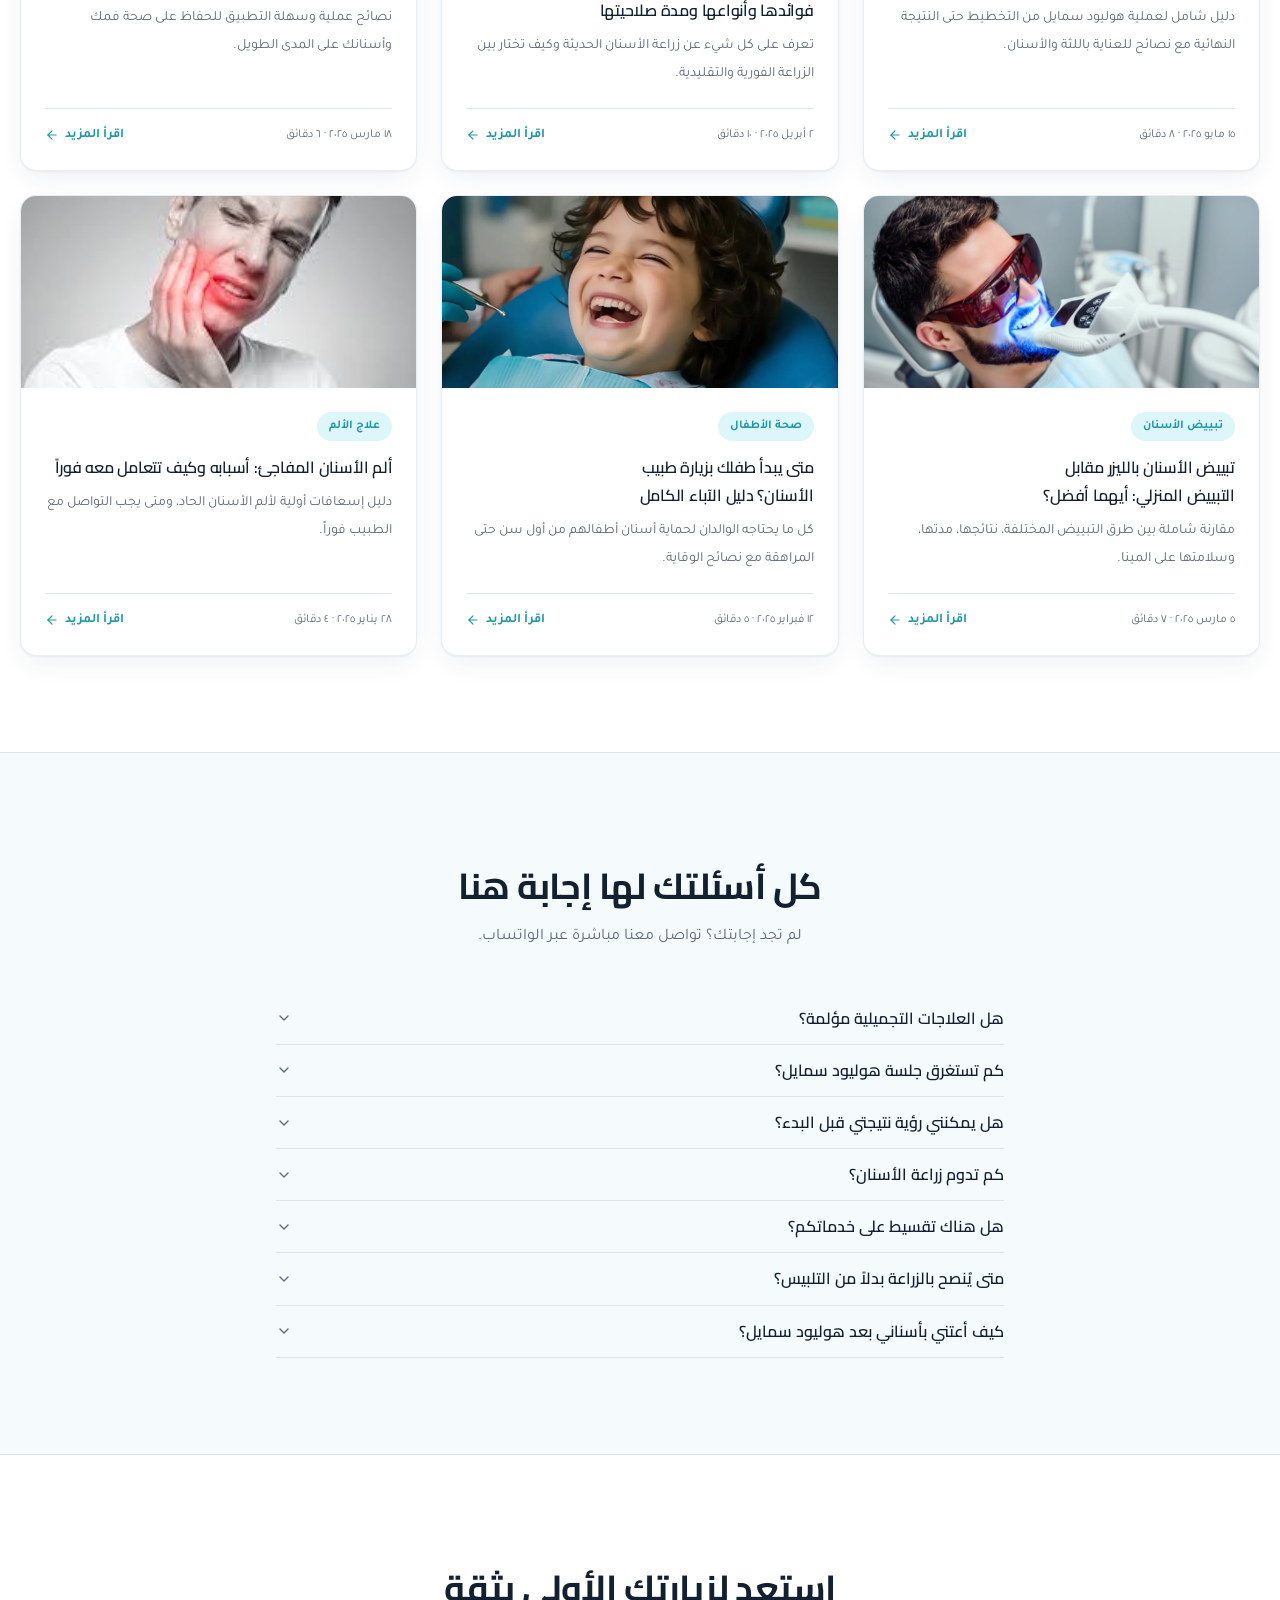
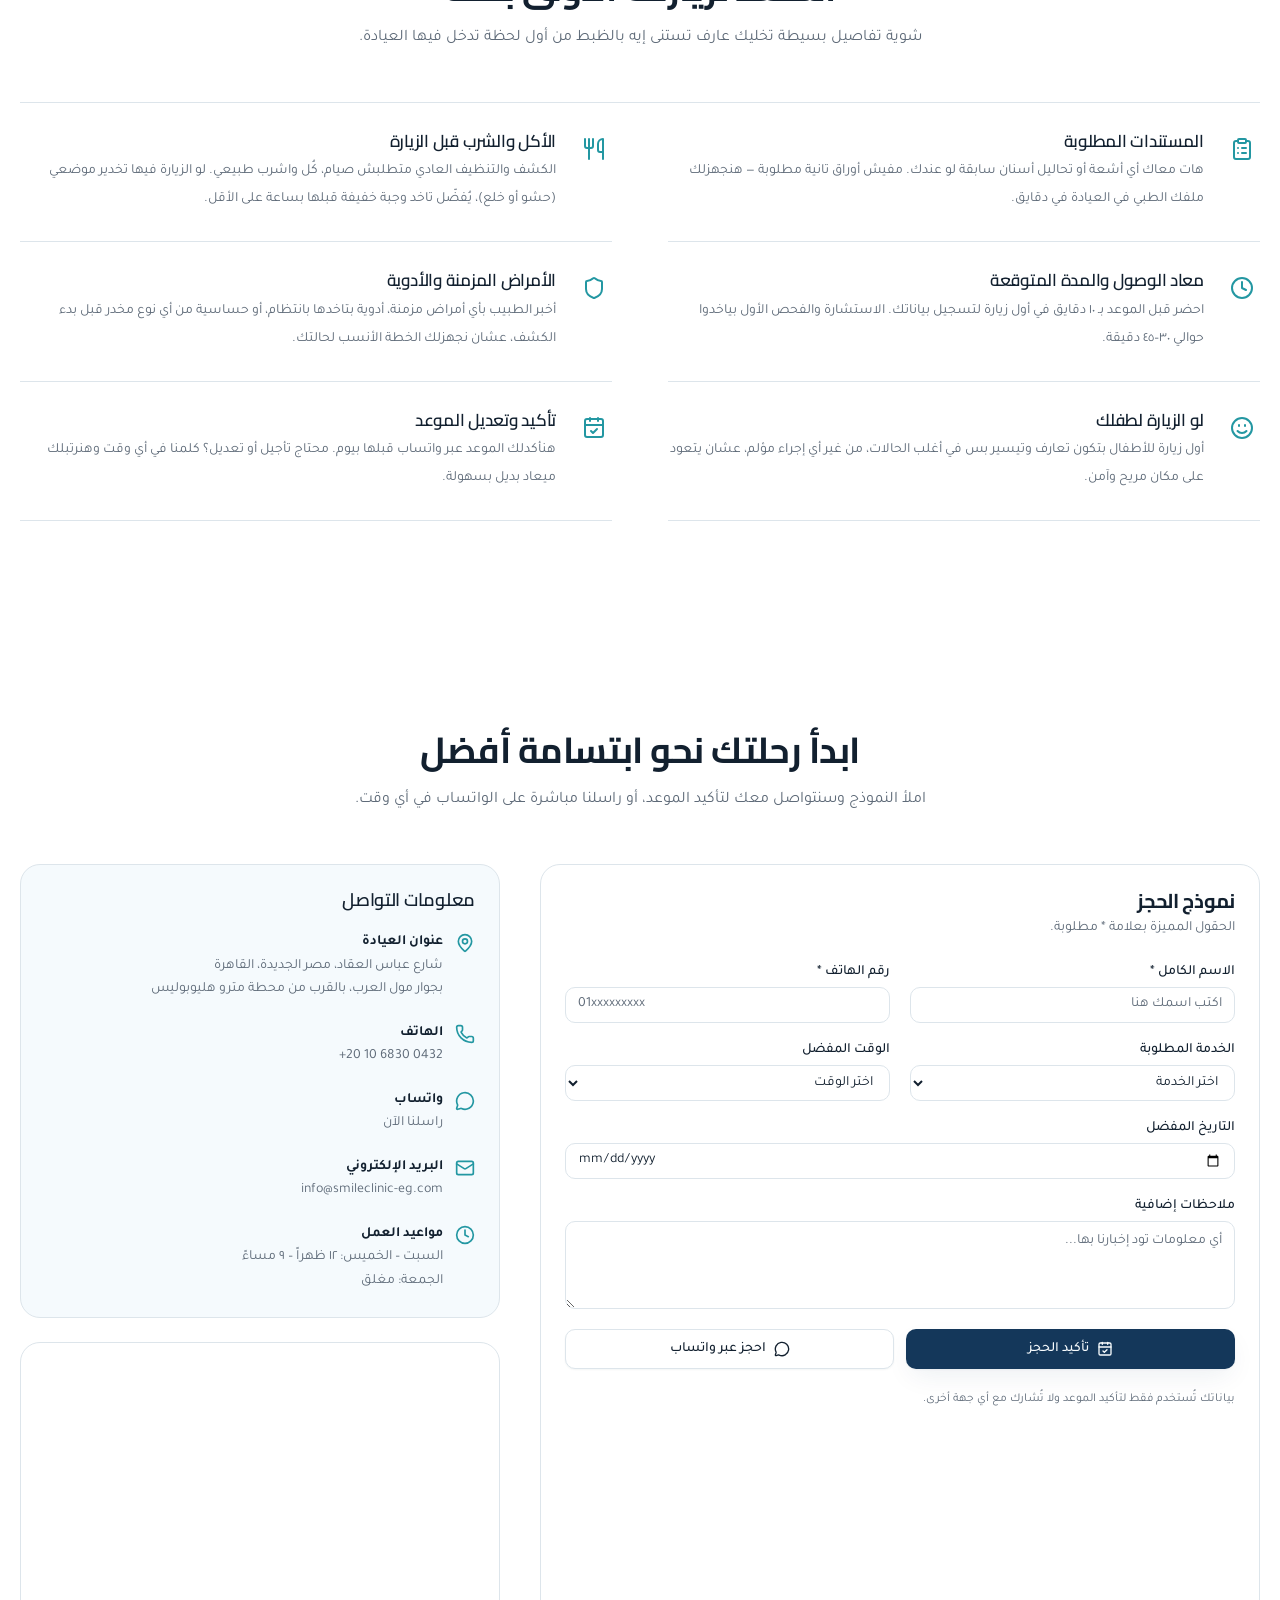
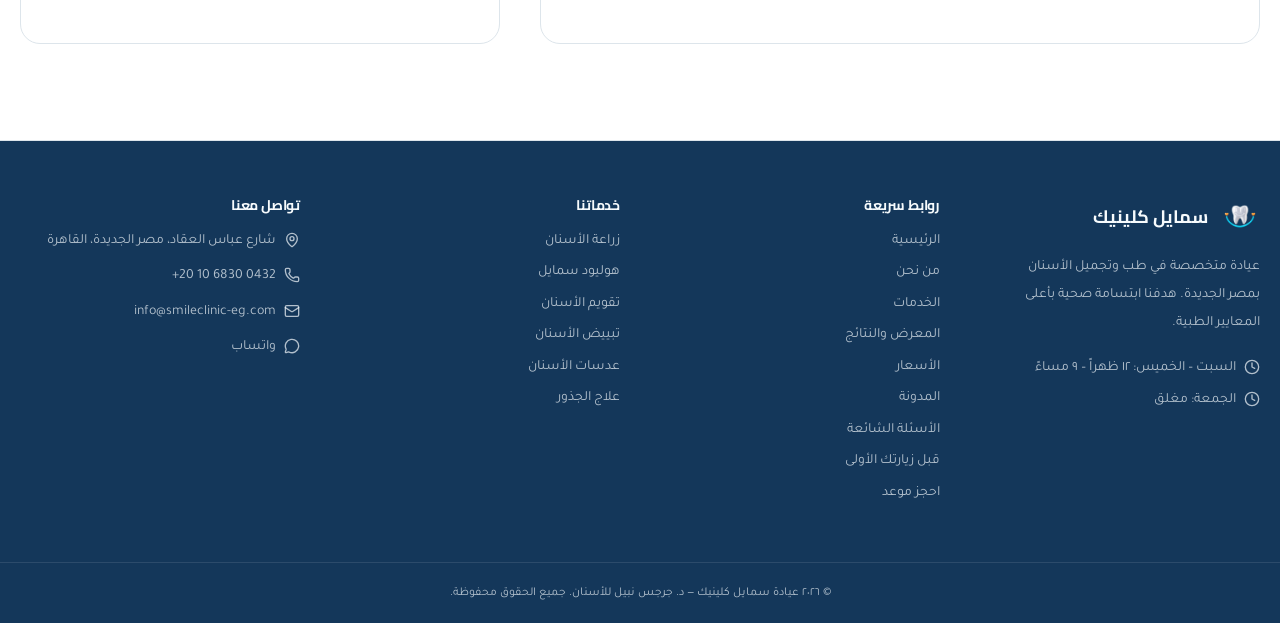
==== commit 8e5f03f0: "Add files via upload" ====
--- a/index.html
+++ b/index.html
@@ -270,21 +270,21 @@
 
             <ul class="credential-list">
               <li class="credential-item">
-               
+                <!-- <svg class="credential-item__icon" aria-hidden="true"><use href="#icon-check-circle-2"></use></svg> -->
                 <span>
                   <strong class="credential-item__title">بكالوريوس طب وجراحة الأسنان — جامعة عين شمس</strong>
                   <span class="credential-item__sub">كلية طب الأسنان — القاهرة، ٢٠١٢</span>
                 </span>
               </li>
               <li class="credential-item">
-               
+                <!-- <svg class="credential-item__icon" aria-hidden="true"><use href="#icon-check-circle-2"></use></svg> -->
                 <span>
                   <strong class="credential-item__title">دبلوم تجميل الأسنان التطبيقي — جامعة عين شمس</strong>
                   <span class="credential-item__sub">كلية طب الأسنان، القاهرة — ٢٠١٥</span>
                 </span>
               </li>
               <li class="credential-item">
-                
+                <!-- <svg class="credential-item__icon" aria-hidden="true"><use href="#icon-check-circle-2"></use></svg> -->
                 <span>
                   <strong class="credential-item__title">دورة زراعة الأسنان — مركز ITI الدولي، هامبورغ</strong>
                   <span class="credential-item__sub">ألمانيا — ٢٠١٩ | عضو نقابة أطباء أسنان مصر</span>
@@ -304,28 +304,28 @@
             <li class="timeline-item">
               <div class="timeline-item__card">
                 <span class="timeline-item__year">٢٠١٢</span>
-                <h4 class="timeline-item__event">تخرج بامتياز — كلية طب الأسنان، جامعة عين شمس</h4>
+                <h3 class="timeline-item__event">تخرج بامتياز — كلية طب الأسنان، جامعة عين شمس</h3>
                 <p class="timeline-item__place">القاهرة، مصر</p>
               </div>
             </li>
             <li class="timeline-item">
               <div class="timeline-item__card">
                 <span class="timeline-item__year">٢٠١٩</span>
-                <h4 class="timeline-item__event">دورة تخصصية في زراعة الأسنان</h4>
+                <h3 class="timeline-item__event">دورة تخصصية في زراعة الأسنان</h3>
                 <p class="timeline-item__place">مركز ITI الدولي — هامبورغ، ألمانيا</p>
               </div>
             </li>
             <li class="timeline-item">
               <div class="timeline-item__card">
                 <span class="timeline-item__year">٢٠٢٠</span>
-                <h4 class="timeline-item__event">افتتاح عيادة سمايل كلينيك بمصر الجديدة</h4>
+                <h3 class="timeline-item__event">افتتاح عيادة سمايل كلينيك بمصر الجديدة</h3>
                 <p class="timeline-item__place">شارع عباس العقاد، مصر الجديدة، القاهرة</p>
               </div>
             </li>
             <li class="timeline-item">
               <div class="timeline-item__card">
                 <span class="timeline-item__year">٢٠٢٤</span>
-                <h4 class="timeline-item__event">أكثر من ٦٠٠٠ حالة ناجحة</h4>
+                <h3 class="timeline-item__event">أكثر من ٦٠٠٠ حالة ناجحة</h3>
                 <p class="timeline-item__place">عيادة سمايل كلينيك — مصر الجديدة</p>
               </div>
             </li>
@@ -348,7 +348,7 @@
 
         <div class="services-grid">
           <article id="implants" class="card service-card">
-           
+            
             <h3 class="service-card__title">زراعة الأسنان</h3>
             <p class="service-card__desc">
               حلول دائمة تدوم مدى الحياة بزراعة الأسنان الفورية والتقليدية من أفضل الماركات العالمية المعتمدة.
@@ -414,7 +414,7 @@
           </article>
 
           <article id="veneers" class="card service-card">
-           
+            
             <h3 class="service-card__title">عدسات الأسنان</h3>
             <p class="service-card__desc">
               قشور خزفية رفيعة تغطي الأسنان بشكل طبيعي للحصول على ابتسامة مثالية دون طحن مفرط للأسنان.
@@ -458,7 +458,7 @@
           </article>
 
           <article id="smile-design" class="card service-card">
-            
+           
             <h3 class="service-card__title">تجميل الابتسامة</h3>
             <p class="service-card__desc">
               تصميم رقمي للابتسامة بالذكاء الاصطناعي لتصور نتيجة علاجك قبل البدء واتخاذ قرارك بثقة كاملة.
@@ -760,9 +760,9 @@
     </section>
 
     <!-- ==================== رحلة العلاج / Treatment journey ==================== -->
-  
+ 
     <!-- ==================== منهجية العلاج التفاعلية / Interactive process ==================== -->
-    <section id="journey" class="section">
+    <section id="process" class="section">
       <div class="container">
         <div class="section-heading">
           <span class="eyebrow"><span class="eyebrow__dot" aria-hidden="true"></span>منهجية العلاج</span>
@@ -878,10 +878,9 @@
               src="assets/images/imagesss.jpg"
               alt="منطقة الاستقبال"
               loading="lazy"
-            /
-            width="447"
-            height="447"
-          />
+              width="447"
+              height="447"
+            />
             <span class="gallery-item__caption">
               <span class="gallery-item__title">منطقة الاستقبال</span>
               <span class="gallery-item__sub">أجواء مريحة وهادئة</span>
@@ -1002,10 +1001,9 @@
                     src="assets/images/4.webp"
                     alt="بعد — هوليود سمايل"
                     loading="lazy"
-                  /
-            width="1500"
-            height="900"
-          />
+                    width="1500"
+                    height="900"
+                  />
                   <span class="compare-slider__tag compare-slider__tag--after">بعد</span>
                 </div>
                 <div class="compare-slider__layer compare-slider__layer--before">
@@ -1013,10 +1011,9 @@
                     src="assets/images/4-1.webp"
                     alt="قبل — هوليود سمايل"
                     loading="lazy"
-                  /
-            width="1500"
-            height="900"
-          />
+                    width="1500"
+                    height="900"
+                  />
                   <span class="compare-slider__tag compare-slider__tag--before">قبل</span>
                 </div>
                 <div class="compare-slider__handle" aria-hidden="true">
@@ -1058,10 +1055,9 @@
                     src="assets/images/A3-1-1536x916-1.webp"
                     alt="بعد — هوليود سمايل"
                     loading="lazy"
-                  /
-            width="1500"
-            height="900"
-          />
+                    width="1500"
+                    height="900"
+                  />
                   <span class="compare-slider__tag compare-slider__tag--after">بعد</span>
                 </div>
                 <div class="compare-slider__layer compare-slider__layer--before">
@@ -1069,10 +1065,9 @@
                     src="assets/images/3.webp"
                     alt="قبل — هوليود سمايل"
                     loading="lazy"
-                  /
-            width="1500"
-            height="900"
-          />
+                    width="1500"
+                    height="900"
+                  />
                   <span class="compare-slider__tag compare-slider__tag--before">قبل</span>
                 </div>
                 <div class="compare-slider__handle" aria-hidden="true">
@@ -1115,10 +1110,9 @@
                     src="assets/images/A3-1-1536x916-1 (1).webp"
                     alt="بعد — تبييض بالليزر"
                     loading="lazy"
-                  /
-            width="1536"
-            height="916"
-          />
+                    width="1536"
+                    height="916"
+                  />
                   <span class="compare-slider__tag compare-slider__tag--after">بعد</span>
                 </div>
                 <div class="compare-slider__layer compare-slider__layer--before">
@@ -1126,10 +1120,9 @@
                     src="assets/images/B3-1536x916-1.webp"
                     alt="قبل — تبييض بالليزر"
                     loading="lazy"
-                  /
-            width="1536"
-            height="916"
-          />
+                    width="1536"
+                    height="916"
+                  />
                   <span class="compare-slider__tag compare-slider__tag--before">قبل</span>
                 </div>
                 <div class="compare-slider__handle" aria-hidden="true">
@@ -1170,10 +1163,9 @@
                     src="assets/images/2.webp"
                     alt="بعد — تبييض بالليزر"
                     loading="lazy"
-                  /
-            width="1500"
-            height="900"
-          />
+                    width="1500"
+                    height="900"
+                  />
                   <span class="compare-slider__tag compare-slider__tag--after">بعد</span>
                 </div>
                 <div class="compare-slider__layer compare-slider__layer--before">
@@ -1181,10 +1173,9 @@
                     src="assets/images/2-1.webp"
                     alt="قبل — تبييض بالليزر"
                     loading="lazy"
-                  /
-            width="1500"
-            height="900"
-          />
+                    width="1500"
+                    height="900"
+                  />
                   <span class="compare-slider__tag compare-slider__tag--before">قبل</span>
                 </div>
                 <div class="compare-slider__handle" aria-hidden="true">
@@ -1226,10 +1217,9 @@
                     src="assets/images/IMG_4774.webp"
                     alt="بعد — زراعة الأسنان"
                     loading="lazy"
-                  /
-            width="1000"
-            height="666"
-          />
+                    width="1000"
+                    height="666"
+                  />
                   <span class="compare-slider__tag compare-slider__tag--after">بعد</span>
                 </div>
                 <div class="compare-slider__layer compare-slider__layer--before">
@@ -1237,10 +1227,9 @@
                     src="assets/images/e4a308f4-e593-4024-bbdc-bfaa41c2117d.webp"
                     alt="قبل — زراعة الأسنان"
                     loading="lazy"
-                  /
-            width="1000"
-            height="666"
-          />
+                    width="1000"
+                    height="666"
+                  />
                   <span class="compare-slider__tag compare-slider__tag--before">قبل</span>
                 </div>
                 <div class="compare-slider__handle" aria-hidden="true">
@@ -1282,10 +1271,9 @@
                     src="assets/images/Screenshot 2026-08-22 225615.png"
                     alt="بعد — زراعة الأسنان"
                     loading="lazy"
-                  /
-            width="307"
-            height="155"
-          />
+                    width="307"
+                    height="155"
+                  />
                   <span class="compare-slider__tag compare-slider__tag--after">بعد</span>
                 </div>
                 <div class="compare-slider__layer compare-slider__layer--before">
@@ -1293,10 +1281,9 @@
                     src="assets/images/Screenshot 2026-08-22 225603.png"
                     alt="قبل — زراعة الأسنان"
                     loading="lazy"
-                  /
-            width="324"
-            height="165"
-          />
+                    width="324"
+                    height="165"
+                  />
                   <span class="compare-slider__tag compare-slider__tag--before">قبل</span>
                 </div>
                 <div class="compare-slider__handle" aria-hidden="true">
@@ -1463,7 +1450,7 @@
         <div class="testimonials-carousel" data-testimonials-carousel>
           <div class="testimonials-viewport">
             <div class="testimonials-track">
-          <figure class="card testimonial-card">
+          <figure class="testimonial-card">
             <div class="testimonial-card__stars" aria-hidden="true">
               <svg class="icon"><use href="#icon-star"></use></svg>
               <svg class="icon"><use href="#icon-star"></use></svg>
@@ -1484,7 +1471,7 @@
             </figcaption>
           </figure>
 
-          <figure class="card testimonial-card">
+          <figure class="testimonial-card">
             <div class="testimonial-card__stars" aria-hidden="true">
               <svg class="icon"><use href="#icon-star"></use></svg>
               <svg class="icon"><use href="#icon-star"></use></svg>
@@ -1505,7 +1492,7 @@
             </figcaption>
           </figure>
 
-          <figure class="card testimonial-card">
+          <figure class="testimonial-card">
             <div class="testimonial-card__stars" aria-hidden="true">
               <svg class="icon"><use href="#icon-star"></use></svg>
               <svg class="icon"><use href="#icon-star"></use></svg>
@@ -1526,7 +1513,7 @@
             </figcaption>
           </figure>
 
-          <figure class="card testimonial-card">
+          <figure class="testimonial-card">
             <div class="testimonial-card__stars" aria-hidden="true">
               <svg class="icon"><use href="#icon-star"></use></svg>
               <svg class="icon"><use href="#icon-star"></use></svg>
@@ -1546,7 +1533,7 @@
             </figcaption>
           </figure>
 
-          <figure class="card testimonial-card">
+          <figure class="testimonial-card">
             <div class="testimonial-card__stars" aria-hidden="true">
               <svg class="icon"><use href="#icon-star"></use></svg>
               <svg class="icon"><use href="#icon-star"></use></svg>
@@ -1591,7 +1578,7 @@
         </div>
 
         <div class="blog-grid">
-          <article
+          <div
             class="card post"
             data-article="hollywood-smile"
             role="button"
@@ -1621,9 +1608,9 @@
                 </span>
               </div>
             </div>
-          </article>
-
-          <article
+          </div>
+
+          <div
             class="card post"
             data-article="dental-implants"
             role="button"
@@ -1652,9 +1639,9 @@
                 </span>
               </div>
             </div>
-          </article>
-
-          <article
+          </div>
+
+          <div
             class="card post"
             data-article="daily-habits"
             role="button"
@@ -1667,10 +1654,9 @@
                 src="assets/images/images.jpg"
                 alt="١٠ عادات يومية تحافظ على أسنانك وتمنع تسوسها"
                 loading="lazy"
-              /
-            width="192"
-            height="128"
-          />
+                width="192"
+                height="128"
+              />
             </div>
             <div class="post__body">
               <span class="post__cat">نصائح طبية</span>
@@ -1684,9 +1670,9 @@
                 </span>
               </div>
             </div>
-          </article>
-
-          <article
+          </div>
+
+          <div
             class="card post"
             data-article="whitening-comparison"
             role="button"
@@ -1699,10 +1685,9 @@
                 src="assets/images/tbl_articles_article_70_345a95b9770-bc92-40f8-b292-df17e24a864b.jpg"
                 alt="تبييض الأسنان بالليزر مقابل التبييض المنزلي: أيهما أفضل؟"
                 loading="lazy"
-              /
-            width="900"
-            height="500"
-          />
+                width="900"
+                height="500"
+              />
             </div>
             <div class="post__body">
               <span class="post__cat">تبييض الأسنان</span>
@@ -1716,9 +1701,9 @@
                 </span>
               </div>
             </div>
-          </article>
-
-          <article
+          </div>
+
+          <div
             class="card post"
             data-article="kids-first-visit"
             role="button"
@@ -1731,10 +1716,9 @@
                 src="assets/images/2-2-1300x676.webp"
                 alt="متى يبدأ طفلك بزيارة طبيب الأسنان؟ دليل الآباء الكامل"
                 loading="lazy"
-              /
-            width="1300"
-            height="676"
-          />
+                width="1300"
+                height="676"
+              />
             </div>
             <div class="post__body">
               <span class="post__cat">صحة الأطفال</span>
@@ -1750,9 +1734,9 @@
                 </span>
               </div>
             </div>
-          </article>
-
-          <article
+          </div>
+
+          <div
             class="card post"
             data-article="sudden-toothache"
             role="button"
@@ -1765,10 +1749,9 @@
                 src="assets/images/images (1).jpg"
                 alt="ألم الأسنان المفاجئ: أسبابه وكيف تتعامل معه فوراً"
                 loading="lazy"
-              /
-            width="255"
-            height="198"
-          />
+                width="255"
+                height="198"
+              />
             </div>
             <div class="post__body">
               <span class="post__cat">علاج الألم</span>
@@ -1782,7 +1765,7 @@
                 </span>
               </div>
             </div>
-          </article>
+          </div>
         </div>
       </div>
     </section>
@@ -1799,12 +1782,12 @@
         <div class="accordion">
           <div class="accordion-item">
             <h3>
-              <button type="button" class="accordion-trigger" aria-expanded="false" aria-controls="faq-1">
+              <button type="button" id="faq-1-trigger" class="accordion-trigger" aria-expanded="false" aria-controls="faq-1">
                 هل العلاجات التجميلية مؤلمة؟
                 <svg class="icon" aria-hidden="true"><use href="#icon-chevron-down"></use></svg>
               </button>
             </h3>
-            <div class="accordion-content" id="faq-1" role="region">
+            <div class="accordion-content" id="faq-1" role="region" aria-labelledby="faq-1-trigger">
               <p class="accordion-content__inner">
                 نستخدم أحدث تقنيات التخدير الموضعي مع الليزر الطبي، ما يجعل معظم الإجراءات خالية
                 تقريباً من الألم. كثير من المرضى يُفاجأون بانتهاء الجلسة قبل الشعور بأي انزعاج.
@@ -1814,12 +1797,12 @@
 
           <div class="accordion-item">
             <h3>
-              <button type="button" class="accordion-trigger" aria-expanded="false" aria-controls="faq-2">
+              <button type="button" id="faq-2-trigger" class="accordion-trigger" aria-expanded="false" aria-controls="faq-2">
                 كم تستغرق جلسة هوليود سمايل؟
                 <svg class="icon" aria-hidden="true"><use href="#icon-chevron-down"></use></svg>
               </button>
             </h3>
-            <div class="accordion-content" id="faq-2" role="region">
+            <div class="accordion-content" id="faq-2" role="region" aria-labelledby="faq-2-trigger">
               <p class="accordion-content__inner">
                 تتم عادةً في جلستين، كل منهما بين ساعتين وثلاث ساعات: الأولى للتحضير والقياس الرقمي،
                 والثانية للتركيب النهائي. ويمكن في بعض الحالات إتمامها خلال يومين متتاليين.
@@ -1829,12 +1812,12 @@
 
           <div class="accordion-item">
             <h3>
-              <button type="button" class="accordion-trigger" aria-expanded="false" aria-controls="faq-3">
+              <button type="button" id="faq-3-trigger" class="accordion-trigger" aria-expanded="false" aria-controls="faq-3">
                 هل يمكنني رؤية نتيجتي قبل البدء؟
                 <svg class="icon" aria-hidden="true"><use href="#icon-chevron-down"></use></svg>
               </button>
             </h3>
-            <div class="accordion-content" id="faq-3" role="region">
+            <div class="accordion-content" id="faq-3" role="region" aria-labelledby="faq-3-trigger">
               <p class="accordion-content__inner">
                 نعم. باستخدام تقنية تصميم الابتسامة الرقمي DSD نعرض شكل ابتسامتك المستقبلية على
                 الشاشة أمامك قبل أي إجراء، ويمكنك التعديل والموافقة قبل التنفيذ.
@@ -1844,12 +1827,12 @@
 
           <div class="accordion-item">
             <h3>
-              <button type="button" class="accordion-trigger" aria-expanded="false" aria-controls="faq-4">
+              <button type="button" id="faq-4-trigger" class="accordion-trigger" aria-expanded="false" aria-controls="faq-4">
                 كم تدوم زراعة الأسنان؟
                 <svg class="icon" aria-hidden="true"><use href="#icon-chevron-down"></use></svg>
               </button>
             </h3>
-            <div class="accordion-content" id="faq-4" role="region">
+            <div class="accordion-content" id="faq-4" role="region" aria-labelledby="faq-4-trigger">
               <p class="accordion-content__inner">
                 مع العناية الجيدة يمكن أن تدوم الزرعة مدى الحياة، بينما يحتاج التاج للاستبدال كل
                 ١٠–١٥ سنة غالباً. ونقدم ضماناً يصل إلى ١٠ سنوات.
@@ -1859,12 +1842,12 @@
 
           <div class="accordion-item">
             <h3>
-              <button type="button" class="accordion-trigger" aria-expanded="false" aria-controls="faq-5">
+              <button type="button" id="faq-5-trigger" class="accordion-trigger" aria-expanded="false" aria-controls="faq-5">
                 هل هناك تقسيط على خدماتكم؟
                 <svg class="icon" aria-hidden="true"><use href="#icon-chevron-down"></use></svg>
               </button>
             </h3>
-            <div class="accordion-content" id="faq-5" role="region">
+            <div class="accordion-content" id="faq-5" role="region" aria-labelledby="faq-5-trigger">
               <p class="accordion-content__inner">
                 نعم، تقسيط يصل إلى ٢٤ شهراً بدون فوائد على الخدمات الكبرى مثل الزراعة والتقويم
                 وهوليود سمايل، بالإضافة إلى التعامل مع عدة شركات تأمين صحي.
@@ -1874,12 +1857,12 @@
 
           <div class="accordion-item">
             <h3>
-              <button type="button" class="accordion-trigger" aria-expanded="false" aria-controls="faq-6">
+              <button type="button" id="faq-6-trigger" class="accordion-trigger" aria-expanded="false" aria-controls="faq-6">
                 متى يُنصح بالزراعة بدلاً من التلبيس؟
                 <svg class="icon" aria-hidden="true"><use href="#icon-chevron-down"></use></svg>
               </button>
             </h3>
-            <div class="accordion-content" id="faq-6" role="region">
+            <div class="accordion-content" id="faq-6" role="region" aria-labelledby="faq-6-trigger">
               <p class="accordion-content__inner">
                 الزراعة هي الخيار الأمثل عند فقدان السن بالكامل أو تلفه بشكل لا يمكن إصلاحه، لأنها
                 تحافظ على عظم الفك ولا تؤثر على الأسنان المجاورة. أما التلبيس فيناسب وجود سن أصلي
@@ -1890,12 +1873,12 @@
 
           <div class="accordion-item">
             <h3>
-              <button type="button" class="accordion-trigger" aria-expanded="false" aria-controls="faq-7">
+              <button type="button" id="faq-7-trigger" class="accordion-trigger" aria-expanded="false" aria-controls="faq-7">
                 كيف أعتني بأسناني بعد هوليود سمايل؟
                 <svg class="icon" aria-hidden="true"><use href="#icon-chevron-down"></use></svg>
               </button>
             </h3>
-            <div class="accordion-content" id="faq-7" role="region">
+            <div class="accordion-content" id="faq-7" role="region" aria-labelledby="faq-7-trigger">
               <p class="accordion-content__inner">
                 تفريش منتظم مرتين يومياً بفرشاة ناعمة، خيط تنظيف يومي، وتجنب الأطعمة الصلبة جداً في
                 الأشهر الأولى، مع تقليل التدخين والمشروبات الملوّنة. ونرسل لك دليلاً تفصيلياً بعد
@@ -1919,70 +1902,82 @@
         </div>
 
         <div class="prep-grid">
-          <div class="card prep-card">
+          <div class="prep-card">
             <div class="prep-card__icon">
               <svg class="icon icon--lg" aria-hidden="true"><use href="#icon-clipboard-list"></use></svg>
             </div>
-            <h3 class="prep-card__title">المستندات المطلوبة</h3>
+            <div class="prep-card__body">
+    <h3 class="prep-card__title">المستندات المطلوبة</h3>
             <p class="prep-card__desc">
               هات معاك أي أشعة أو تحاليل أسنان سابقة لو عندك. مفيش أوراق تانية مطلوبة —
               هنجهزلك ملفك الطبي في العيادة في دقايق.
             </p>
-          </div>
-
-          <div class="card prep-card">
+</div>
+          </div>
+
+          <div class="prep-card">
             <div class="prep-card__icon">
               <svg class="icon icon--lg" aria-hidden="true"><use href="#icon-utensils"></use></svg>
             </div>
-            <h3 class="prep-card__title">الأكل والشرب قبل الزيارة</h3>
+            <div class="prep-card__body">
+    <h3 class="prep-card__title">الأكل والشرب قبل الزيارة</h3>
             <p class="prep-card__desc">
               الكشف والتنظيف العادي متطلبش صيام، كُل واشرب طبيعي. لو الزيارة فيها تخدير
               موضعي (حشو أو خلع)، يُفضّل تاخد وجبة خفيفة قبلها بساعة على الأقل.
             </p>
-          </div>
-
-          <div class="card prep-card">
+</div>
+          </div>
+
+          <div class="prep-card">
             <div class="prep-card__icon">
               <svg class="icon icon--lg" aria-hidden="true"><use href="#icon-clock"></use></svg>
             </div>
-            <h3 class="prep-card__title">معاد الوصول والمدة المتوقعة</h3>
+            <div class="prep-card__body">
+    <h3 class="prep-card__title">معاد الوصول والمدة المتوقعة</h3>
             <p class="prep-card__desc">
               احضر قبل الموعد بـ ١٠ دقايق في أول زيارة لتسجيل بياناتك. الاستشارة
               والفحص الأول بياخدوا حوالي ٣٠–٤٥ دقيقة.
             </p>
-          </div>
-
-          <div class="card prep-card">
+</div>
+          </div>
+
+          <div class="prep-card">
             <div class="prep-card__icon">
               <svg class="icon icon--lg" aria-hidden="true"><use href="#icon-shield"></use></svg>
             </div>
-            <h3 class="prep-card__title">الأمراض المزمنة والأدوية</h3>
+            <div class="prep-card__body">
+    <h3 class="prep-card__title">الأمراض المزمنة والأدوية</h3>
             <p class="prep-card__desc">
               أخبر الطبيب بأي أمراض مزمنة، أدوية بتاخدها بانتظام، أو حساسية من أي نوع
               مخدر قبل بدء الكشف، عشان نجهزلك الخطة الأنسب لحالتك.
             </p>
-          </div>
-
-          <div class="card prep-card">
+</div>
+          </div>
+
+          <div class="prep-card">
             <div class="prep-card__icon">
               <svg class="icon icon--lg" aria-hidden="true"><use href="#icon-smile"></use></svg>
             </div>
-            <h3 class="prep-card__title">لو الزيارة لطفلك</h3>
+            <div class="prep-card__body">
+    <h3 class="prep-card__title">لو الزيارة لطفلك</h3>
             <p class="prep-card__desc">
               أول زيارة للأطفال بتكون تعارف وتيسير بس في أغلب الحالات، من غير أي إجراء
               مؤلم، عشان يتعود على مكان مريح وآمن.
             </p>
-          </div>
-
-          <div class="card prep-card">
+</div>
+          </div>
+
+          <div class="prep-card">
             <div class="prep-card__icon">
               <svg class="icon icon--lg" aria-hidden="true"><use href="#icon-calendar-check"></use></svg>
             </div>
-            <h3 class="prep-card__title">تأكيد وتعديل الموعد</h3>
+            <div class="prep-card__body">
+    <h3 class="prep-card__title">تأكيد وتعديل الموعد</h3>
             <p class="prep-card__desc">
               هنأكدلك الموعد عبر واتساب قبلها بيوم. محتاج تأجيل أو تعديل؟ كلمنا في أي
               وقت وهنرتبلك ميعاد بديل بسهولة.
             </p>
+</div>
           </div>
         </div>
       </div>
@@ -2284,23 +2279,24 @@
     </div>
   </footer>
 
-  <!-- ==================== زر العودة للأعلى (يمين) / Back-to-top ==================== -->
-  <button type="button" class="floating-actions__top" aria-label="العودة للأعلى">
-    <svg class="icon icon--md" aria-hidden="true"><use href="#icon-arrow-up"></use></svg>
-  </button>
-
   <!-- ==================== الأزرار العائمة / Floating actions ==================== -->
-  <div class="floating-actions">
-    <a
-      class="floating-actions__whatsapp"
-      href="https://wa.me/201068300432"
-      target="_blank"
-      rel="noreferrer"
-      aria-label="تحدث مع طبيب عبر واتساب"
-    >
-      <svg class="icon icon--md" aria-hidden="true"><use href="#icon-message-circle"></use></svg>
-      <span class="floating-actions__whatsapp-label">تحدث مع طبيب</span>
-    </a>
+  <div role="region" aria-label="إجراءات سريعة">
+    <button type="button" class="floating-actions__top" aria-label="العودة للأعلى">
+      <svg class="icon icon--md" aria-hidden="true"><use href="#icon-arrow-up"></use></svg>
+    </button>
+
+    <div class="floating-actions">
+      <a
+        class="floating-actions__whatsapp"
+        href="https://wa.me/201068300432"
+        target="_blank"
+        rel="noreferrer"
+        aria-label="تحدث مع طبيب عبر واتساب"
+      >
+        <svg class="icon icon--md" aria-hidden="true"><use href="#icon-message-circle"></use></svg>
+        <span class="floating-actions__whatsapp-label">تحدث مع طبيب</span>
+      </a>
+    </div>
   </div>
 
   <script src="js/app.js" defer></script>
--- a/css/style.css
+++ b/css/style.css
@@ -15,16 +15,78 @@
    2. Design tokens — colors, radii, shadows, fonts
    -------------------------------------------------------------------------- */
 :root {
-  --radius: 0.75rem;
-  --radius-sm: calc(var(--radius) - 4px);
-  --radius-md: calc(var(--radius) - 2px);
-  --radius-lg: var(--radius);
-  --radius-xl: calc(var(--radius) + 4px);
-  --radius-2xl: calc(var(--radius) + 8px);
-  --radius-3xl: calc(var(--radius) + 12px);
-  --radius-4xl: calc(var(--radius) + 16px);
-
-  --color-background: oklch(1 0 0);
+  /* Radius scale — tuned down from the previous system: premium medical
+     sites read as considered, not "bubbly". Nothing above 20px except the
+     few intentionally pill-shaped controls (buttons, badges, avatars). */
+  --radius: 0.625rem;
+  --radius-sm: 0.5rem;
+  --radius-md: 0.625rem;
+  --radius-lg: 0.75rem;
+  --radius-xl: 1rem;
+  --radius-2xl: 1.25rem;
+  --radius-3xl: 1.375rem;
+  --radius-4xl: 1.5rem;
+
+  /* -----------------------------------------------------------------------
+     Color system — Luxury medical palette (deep teal-charcoal + warm gold)
+     Background and border lean warm (cream-tinted) rather than cool grey,
+     which is what separates this from a generic "clean SaaS" medical site.
+     ----------------------------------------------------------------------- */
+  --color-background: #fbfaf7;
+  --color-foreground: #20282b;
+  --color-card: #ffffff;
+  --color-card-foreground: #20282b;
+
+  /* Deepest teal-charcoal — solid dark surfaces (footer, WhatsApp label) */
+  --color-primary: #173f42;
+  --color-primary-foreground: #fbfaf7;
+
+  /* Warm cream — hover/active chips, quiet section fills */
+  --color-secondary: #f4f0e8;
+  --color-secondary-foreground: #20282b;
+
+  --color-muted: #f4f0e8;
+  --color-muted-foreground: #607276;
+
+  /* Primary teal — the main interactive color: links, icons, CTAs */
+  --color-accent: #245b5e;
+  --color-accent-foreground: #ffffff;
+  --color-accent-soft: #e5eeed;
+
+  /* Warm gold — luxury accent, used sparingly (badges, dividers, ratings) */
+  --color-gold: #b99a6b;
+  --color-gold-foreground: #40331f;
+  --color-gold-soft: #f4f0e8;
+
+  --color-destructive: oklch(0.577 0.245 27.325);
+  --color-destructive-foreground: oklch(0.984 0.003 247.858);
+
+  --color-whatsapp: #25d366;
+  --color-whatsapp-hover: #1fb955;
+  --color-whatsapp-foreground: var(--color-primary);
+
+  --color-border: #e5e0d7;
+  --color-input: #e5e0d7;
+  --color-ring: #245b5e;
+
+  --color-surface: #ffffff;
+  --color-surface-soft: #f4f0e8;
+
+  /* Shadows — soft and shallow; tinted with the brand teal instead of pure
+     black so they read as depth, not as a drop-shadow effect. */
+  --shadow-card: 0 1px 2px rgba(23, 63, 66, 0.04), 0 8px 20px -8px rgba(23, 63, 66, 0.08);
+  --shadow-hover: 0 4px 10px rgba(23, 63, 66, 0.05), 0 16px 32px -12px rgba(23, 63, 66, 0.12);
+  --shadow-soft: 0 10px 30px rgba(23, 63, 66, 0.06);
+
+  --font-display: "Cairo", system-ui, sans-serif;
+  --font-body: "Tajawal", system-ui, sans-serif;
+
+  --container-max: 80rem;
+  --container-padding: 1.25rem;
+
+
+
+    --color-background: oklch(1 0 0);
   --color-foreground: oklch(0.24 0.035 250);
   --color-card: oklch(1 0 0);
   --color-card-foreground: oklch(0.24 0.035 250);
@@ -59,11 +121,6 @@
   --shadow-hover: 0 4px 8px oklch(0.33 0.075 252 / 0.06), 0 22px 48px -10px oklch(0.33 0.075 252 / 0.14);
   --shadow-soft: 0 20px 60px -20px oklch(0.33 0.075 252 / 0.18);
 
-  --font-display: "Cairo", system-ui, sans-serif;
-  --font-body: "Tajawal", system-ui, sans-serif;
-
-  --container-max: 80rem;
-  --container-padding: 1.25rem;
 }
 
 /* --------------------------------------------------------------------------
@@ -89,7 +146,7 @@
   color: var(--color-foreground);
   font-family: var(--font-body);
   font-size: 1rem;
-  line-height: 1.55;
+  line-height: 1.68;
   -webkit-font-smoothing: antialiased;
   -moz-osx-font-smoothing: grayscale;
   display: flex;
@@ -164,7 +221,7 @@
 }
 
 .eyebrow {
-  display: none;
+  display: inline-flex;
   align-items: center;
   gap: 0.5rem;
   border-radius: 999px;
@@ -257,7 +314,7 @@
 
 .section-heading__title {
   margin-top: 1rem;
-  font-size: 1.5rem;
+  font-size: clamp(1.5rem, 1.6vw + 1rem, 2.25rem);
   font-weight: 700;
   color: var(--color-foreground);
 }
@@ -342,3 +399,16 @@
     animation-duration: 0.01ms !important;
   }
 }
+
+/* Scroll reveal — class is only ever added by JS (see initScrollReveal),
+   so content stays fully visible if scripting is unavailable. */
+.reveal {
+  opacity: 0;
+  transform: translateY(18px);
+  transition: opacity 0.55s cubic-bezier(0.16, 1, 0.3, 1), transform 0.55s cubic-bezier(0.16, 1, 0.3, 1);
+}
+
+.reveal.is-revealed {
+  opacity: 1;
+  transform: none;
+}
--- a/css/components.css
+++ b/css/components.css
@@ -56,7 +56,7 @@
 .btn--outline {
   background-color: var(--color-background);
   border-color: var(--color-input);
-  box-shadow: 0 1px 2px oklch(0.33 0.075 252 / 0.05);
+  box-shadow: 0 1px 2px rgba(23, 63, 66, 0.05);
 }
 
 .btn--outline:hover {
@@ -67,7 +67,7 @@
 .btn--whatsapp {
   background-color: var(--color-whatsapp);
   color: var(--color-whatsapp-foreground);
-  box-shadow: 0 1px 2px oklch(0.33 0.075 252 / 0.05);
+  box-shadow: 0 1px 2px rgba(23, 63, 66, 0.05);
 }
 
 .btn--whatsapp:hover {
@@ -107,7 +107,7 @@
 
 .site-header.is-scrolled {
   border-color: var(--color-border);
-  box-shadow: 0 1px 2px oklch(0.33 0.075 252 / 0.05);
+  box-shadow: 0 1px 2px rgba(23, 63, 66, 0.05);
 }
 
 .site-header__bar {
@@ -288,8 +288,8 @@
 
 .hero__title {
   margin-top: 1.25rem;
-  font-size: 1.875rem;
-  line-height: 1.2;
+  font-size: clamp(2rem, 4vw + 1rem, 3.75rem);
+  line-height: 1.15;
   letter-spacing: -0.02em;
   font-weight: 700;
 }
@@ -341,7 +341,7 @@
   height: 100%;
   object-fit: cover;
   border-radius: var(--radius-2xl);
-  border: 1px solid var(--color-border);
+  border: 1px solid color-mix(in oklab, var(--color-primary) 12%, var(--color-border));
   box-shadow: var(--shadow-soft);
 }
 
@@ -364,7 +364,7 @@
 .hero__badge-stars {
   display: flex;
   gap: 0.125rem;
-  color: #f5b400;
+  color: var(--color-gold);
   flex-shrink: 0;
 }
 
@@ -569,10 +569,8 @@
   display: flex;
   align-items: center;
   justify-content: center;
-  width: 2.75rem;
-  height: 2.75rem;
-  border-radius: var(--radius-md);
-  background-color: var(--color-accent-soft);
+  width: 2.25rem;
+  height: 2.25rem;
   color: var(--color-accent);
 }
 
@@ -635,38 +633,47 @@
 /* --------------------------------------------------------------------------
    Before your first visit — practical prep checklist
    -------------------------------------------------------------------------- */
+/* Editorial checklist — deliberately not another card grid: the services,
+   pricing and complete-care sections already use bordered cards, so this
+   one reads as a simple divided list instead (icon + text, thin rule
+   between rows) for real visual variety down the page. */
 .prep-grid {
   margin-top: 3rem;
   display: grid;
-  gap: 1.5rem;
+  border-top: 1px solid var(--color-border);
 }
 
 .prep-card {
   display: flex;
-  flex-direction: column;
-  padding: 1.5rem;
+  align-items: flex-start;
+  gap: 1.25rem;
+  padding-block: 1.75rem;
+  border-bottom: 1px solid var(--color-border);
 }
 
 .prep-card__icon {
   display: flex;
   align-items: center;
   justify-content: center;
-  width: 2.75rem;
-  height: 2.75rem;
-  border-radius: var(--radius-md);
-  background-color: var(--color-accent-soft);
+  width: 2.25rem;
+  height: 2.25rem;
+  flex-shrink: 0;
   color: var(--color-accent);
 }
 
+.prep-card__body {
+  flex: 1;
+  min-width: 0;
+}
+
 .prep-card__title {
-  margin-top: 1.25rem;
-  font-size: 1.125rem;
+  margin-top: 0;
+  font-size: 1.0625rem;
   font-weight: 600;
 }
 
 .prep-card__desc {
-  margin-top: 0.5rem;
-  flex: 1;
+  margin-top: 0.375rem;
   font-size: 0.875rem;
   line-height: 1.75rem;
   color: var(--color-muted-foreground);
@@ -824,7 +831,7 @@
   margin-top: 0.5rem;
   font-family: var(--font-display);
   font-size: 1.75rem;
-  font-weight: 800;
+  font-weight: 700;
   color: var(--color-primary);
   line-height: 1.2;
 }
@@ -928,9 +935,7 @@
   flex-direction: column;
   align-items: center;
   text-align: center;
-}
-
-.journey-step__badge {
+}.journey-step__badge {
   position: relative;
   z-index: 1;
   width: 4rem;
@@ -978,6 +983,50 @@
   color: var(--color-muted-foreground);
 }
 
+/* Vertical timeline below 1024px: badge + connecting line on the trailing
+   (right, in RTL) side, content flowing to its start. Above 1024px this
+   reverts to the centered column + horizontal connector defined above. */
+@media (max-width: 1023.98px) {
+  .journey-grid {
+    grid-template-columns: 1fr;
+    gap: 0;
+  }
+
+  .journey-step {
+    flex-direction: row;
+    align-items: flex-start;
+    text-align: start;
+    gap: 1.25rem;
+    padding-bottom: 2.25rem;
+  }
+
+  .journey-step::before {
+    content: "";
+    position: absolute;
+    top: 4rem;
+    bottom: 0;
+    inset-inline-start: 1.9375rem;
+    width: 2px;
+    background-color: var(--color-border);
+  }
+
+  .journey-step:last-child::before {
+    display: none;
+  }
+
+  .journey-step:last-child {
+    padding-bottom: 0;
+  }
+
+  .journey-step__title {
+    margin-top: 0;
+  }
+
+  .journey-step__desc {
+    max-width: none;
+  }
+}
+
 /* --------------------------------------------------------------------------
    Gallery
    -------------------------------------------------------------------------- */
@@ -998,7 +1047,7 @@
 
 .gallery-item img {
   width: 100%;
-  height: 15rem;
+  height: 14rem;
   object-fit: cover;
   transition: transform 0.5s ease;
 }
@@ -1313,6 +1362,16 @@
    -------------------------------------------------------------------------- */
 .testimonials-carousel {
   margin-top: 3.5rem;
+  border-radius: var(--radius-2xl);
+  /* background-color: var(--color-surface-soft); */
+  border: 1px solid var(--color-border);
+  padding: 2rem 1.5rem;
+}
+
+@media (min-width: 768px) {
+  .testimonials-carousel {
+    padding: 3rem;
+  }
 }
 
 .testimonials-viewport {
@@ -1325,17 +1384,25 @@
   will-change: transform;
 }
 
+/* Featured "magazine" quote — one large testimonial at a time (never a row
+   of matching cards): a compact byline block (stars, avatar, name) beside
+   a big quote, stacked on mobile, side-by-side from 1024px up. */
 .testimonial-card {
   flex: 0 0 100%;
-  padding: 1.5rem;
-  display: flex;
-  flex-direction: column;
+  display: grid;
+  grid-template-areas:
+    "stars"
+    "quote"
+    "footer";
+  row-gap: 1.25rem;
+  padding-block: 0.5rem;
 }
 
 .testimonial-card__stars {
+  grid-area: stars;
   display: flex;
   gap: 0.25rem;
-  color: var(--color-accent);
+  color: var(--color-gold);
 }
 
 .testimonial-card__stars .icon {
@@ -1343,17 +1410,29 @@
 }
 
 .testimonial-card__quote {
-  margin-top: 1rem;
-  flex: 1;
-  font-size: 0.875rem;
-  line-height: 2rem;
-  color: var(--color-muted-foreground);
+  grid-area: quote;
+  position: relative;
+  font-family: var(--font-display);
+  font-size: clamp(1.1875rem, 0.9vw + 1rem, 1.625rem);
+  font-weight: 600;
+  line-height: 1.65;
+  letter-spacing: -0.01em;
+  color: var(--color-foreground);
+}
+
+.testimonial-card__quote::before {
+  content: "\201C";
+  display: block;
+  margin-bottom: 0.125rem;
+  font-family: Georgia, "Times New Roman", serif;
+  font-size: 3.75rem;
+  line-height: 1;
+  font-weight: 700;
+  color: var(--color-gold);
 }
 
 .testimonial-card__footer {
-  margin-top: 1.25rem;
-  border-block-start: 1px solid var(--color-border);
-  padding-top: 1rem;
+  grid-area: footer;
   display: flex;
   align-items: center;
   gap: 0.75rem;
@@ -1371,6 +1450,27 @@
   font-family: var(--font-display);
   font-weight: 700;
   font-size: 0.9375rem;
+  display: none;
+}
+
+@media (min-width: 1024px) {
+  .testimonial-card {
+    grid-template-columns: 15rem 1fr;
+    grid-template-areas:
+      "stars  quote"
+      "footer quote";
+    column-gap: 3.5rem;
+    row-gap: 1.5rem;
+    align-items: start;
+  }
+
+  .testimonial-card__footer {
+    align-self: end;
+  }
+
+  .testimonial-card__quote {
+    font-size: clamp(1.375rem, 1.1vw + 1rem, 1.875rem);
+  }
 }
 
 .testimonial-card__meta {
@@ -1407,7 +1507,7 @@
   border: 1px solid var(--color-border);
   background-color: var(--color-card);
   color: var(--color-foreground);
-  box-shadow: 0 1px 2px oklch(0.33 0.075 252 / 0.05);
+  box-shadow: 0 1px 2px rgba(23, 63, 66, 0.05);
   transition: background-color 0.2s ease, transform 0.2s ease, opacity 0.2s ease;
 }
 
@@ -2010,7 +2110,7 @@
   border: 1px solid var(--color-border);
   background-color: var(--color-card);
   color: var(--color-foreground);
-  box-shadow: 0 1px 2px oklch(0.33 0.075 252 / 0.05);
+  box-shadow: 0 1px 2px rgba(23, 63, 66, 0.05);
   transition: background-color 0.2s ease;
 }
 
@@ -2186,7 +2286,7 @@
   padding-block: 1.25rem;
   text-align: center;
   font-size: 0.75rem;
-  color: color-mix(in oklab, var(--color-primary-foreground) 60%, transparent);
+  color: color-mix(in oklab, var(--color-primary-foreground) 70%, transparent);
 }
 
 /* --------------------------------------------------------------------------
@@ -2284,6 +2384,9 @@
   color: var(--color-primary-foreground);
 }
 
+.eyebrow{
+  display: none;
+}
 .eyebrow--on-dark {
   background-color: color-mix(in oklab, var(--color-primary-foreground) 12%, transparent);
   color: var(--color-primary-foreground);
@@ -2296,15 +2399,9 @@
 .tech-showcase__title {
   margin-top: 1rem;
   max-width: 42rem;
-  font-size: 1.5rem;
+  font-size: clamp(1.5rem, 1.6vw + 1rem, 2.25rem);
   font-weight: 700;
   color: var(--color-primary-foreground);
-}
-
-@media (min-width: 1024px) {
-  .tech-showcase__title {
-    font-size: 2.25rem;
-  }
 }
 
 .tech-showcase__desc {
@@ -2411,7 +2508,7 @@
 
 .process-step__number {
   padding-top: 0.125rem;
-  font-size: 0.9375rem;
+  font-size: 1.25rem;
   font-weight: 700;
   color: var(--color-muted-foreground);
   transition: color 0.2s ease;
@@ -2528,3 +2625,10 @@
     order: 2;
   }
 }
+
+@media (max-width: 1024px) {
+.about__media img {
+  display: none;
+}
+}
+
--- a/css/responsive.css
+++ b/css/responsive.css
@@ -45,14 +45,6 @@
   .blog-grid,
   .footer-grid,
   .prep-grid {
-    grid-template-columns: repeat(2, 1fr);
-  }
-
-  .testimonial-card {
-    flex-basis: calc((100% - 1.5rem) / 2);
-  }
-
-  .journey-grid {
     grid-template-columns: repeat(2, 1fr);
   }
 
@@ -104,9 +96,6 @@
     padding-block: 6rem;
   }
 
-  .hero__title {
-    font-size: 3.25rem;
-  }
 
   .section {
     padding-block: 6rem;
@@ -120,18 +109,14 @@
     grid-template-columns: 1fr 1.1fr;
   }
 
-  .section-heading__title {
-    font-size: 2.25rem;
-  }
-
   .services-grid,
-  .blog-grid,
-  .prep-grid {
+  .blog-grid {
     grid-template-columns: repeat(3, 1fr);
   }
 
-  .testimonial-card {
-    flex-basis: calc((100% - 3rem) / 3);
+  .prep-grid {
+    grid-template-columns: repeat(2, 1fr);
+    column-gap: 3.5rem;
   }
 
   .journey-grid {
@@ -140,6 +125,24 @@
 
   .gallery-grid {
     grid-template-columns: repeat(3, 1fr);
+    grid-auto-rows: 14rem;
+  }
+
+  .gallery-item img {
+    height: 100%;
+  }
+
+  .gallery-item:first-child {
+    grid-column: span 2;
+    grid-row: span 2;
+  }
+
+  .gallery-item:first-child img {
+    height: 100%;
+  }
+
+  .gallery-item:first-child .gallery-item__title {
+    font-size: 1.0625rem;
   }
 
   .tech-grid {
@@ -167,15 +170,3 @@
   }
 }
 
-/* --------------------------------------------------------------------------
-   ≥ 640px — hero title mid-step (between mobile and desktop)
-   -------------------------------------------------------------------------- */
-@media (min-width: 640px) and (max-width: 1023.98px) {
-  .hero__title {
-    font-size: 2.25rem;
-  }
-
-  .section-heading__title {
-    font-size: 1.875rem;
-  }
-}
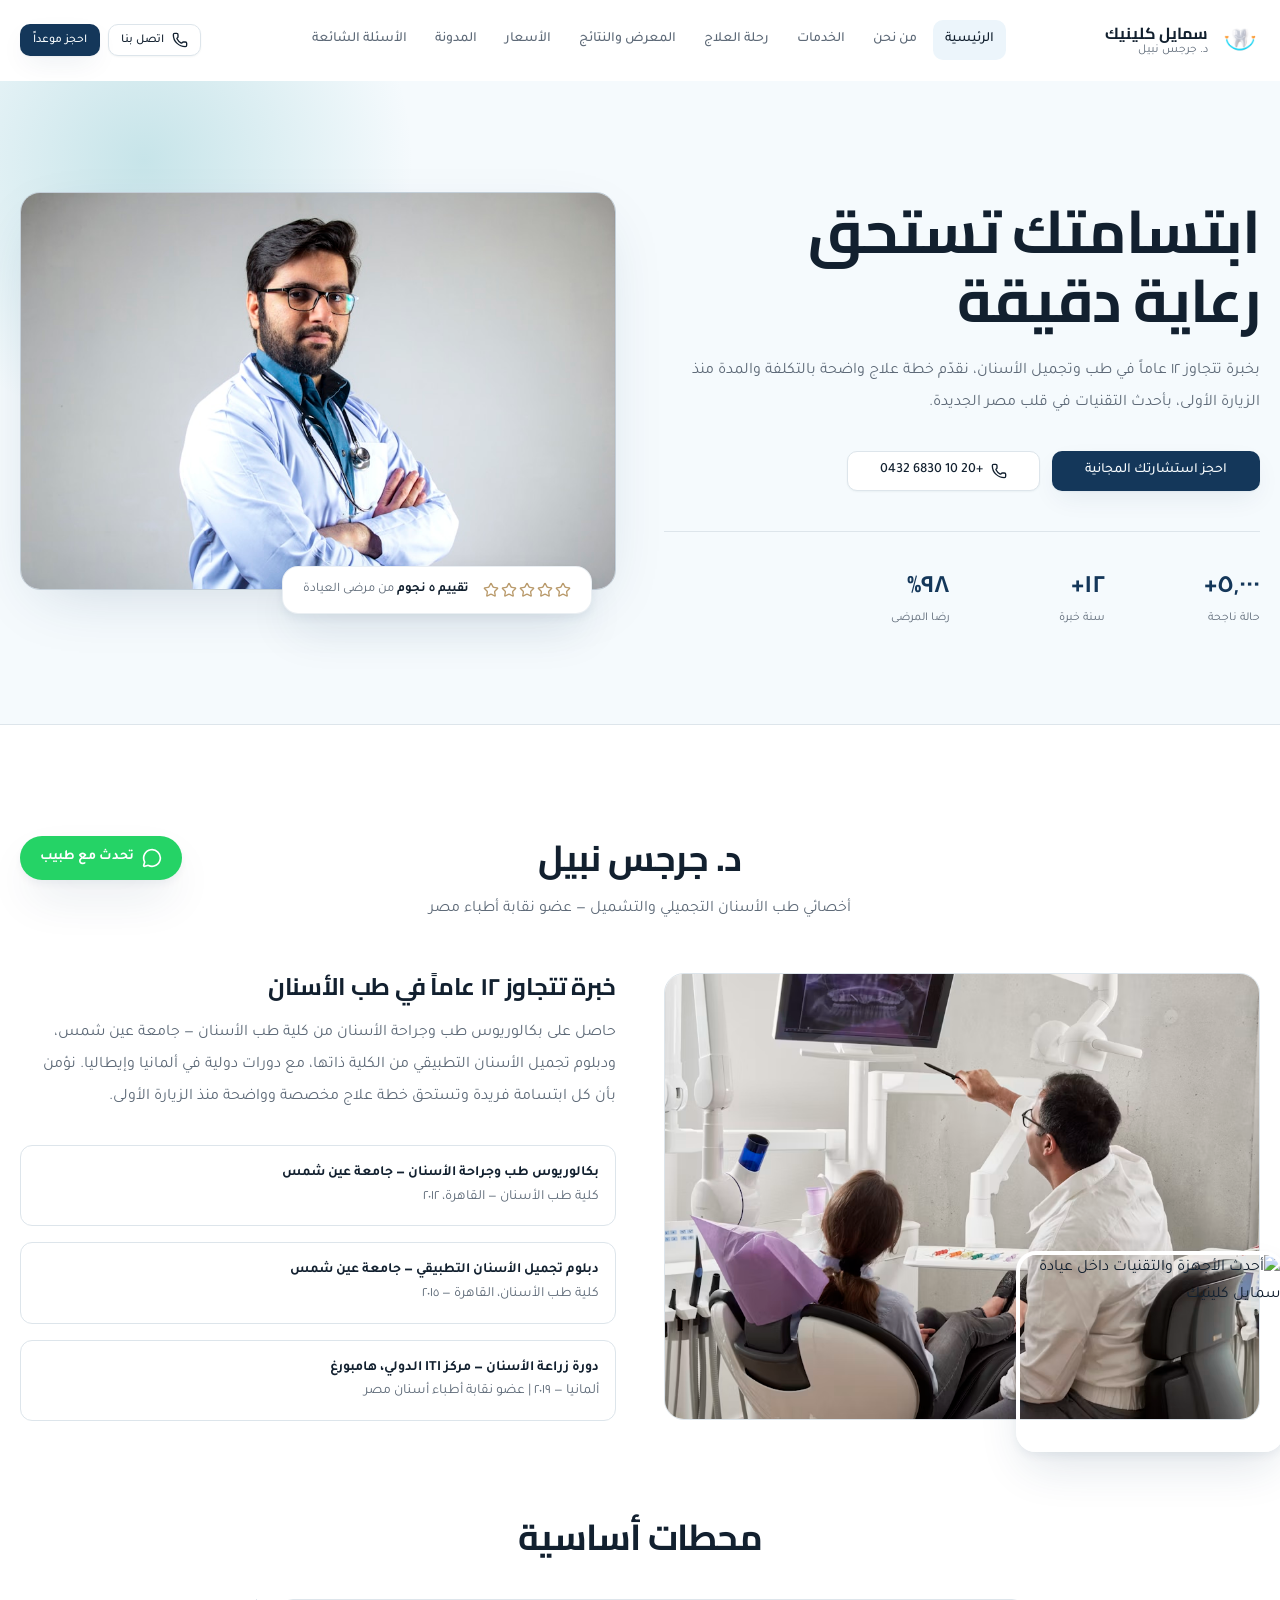
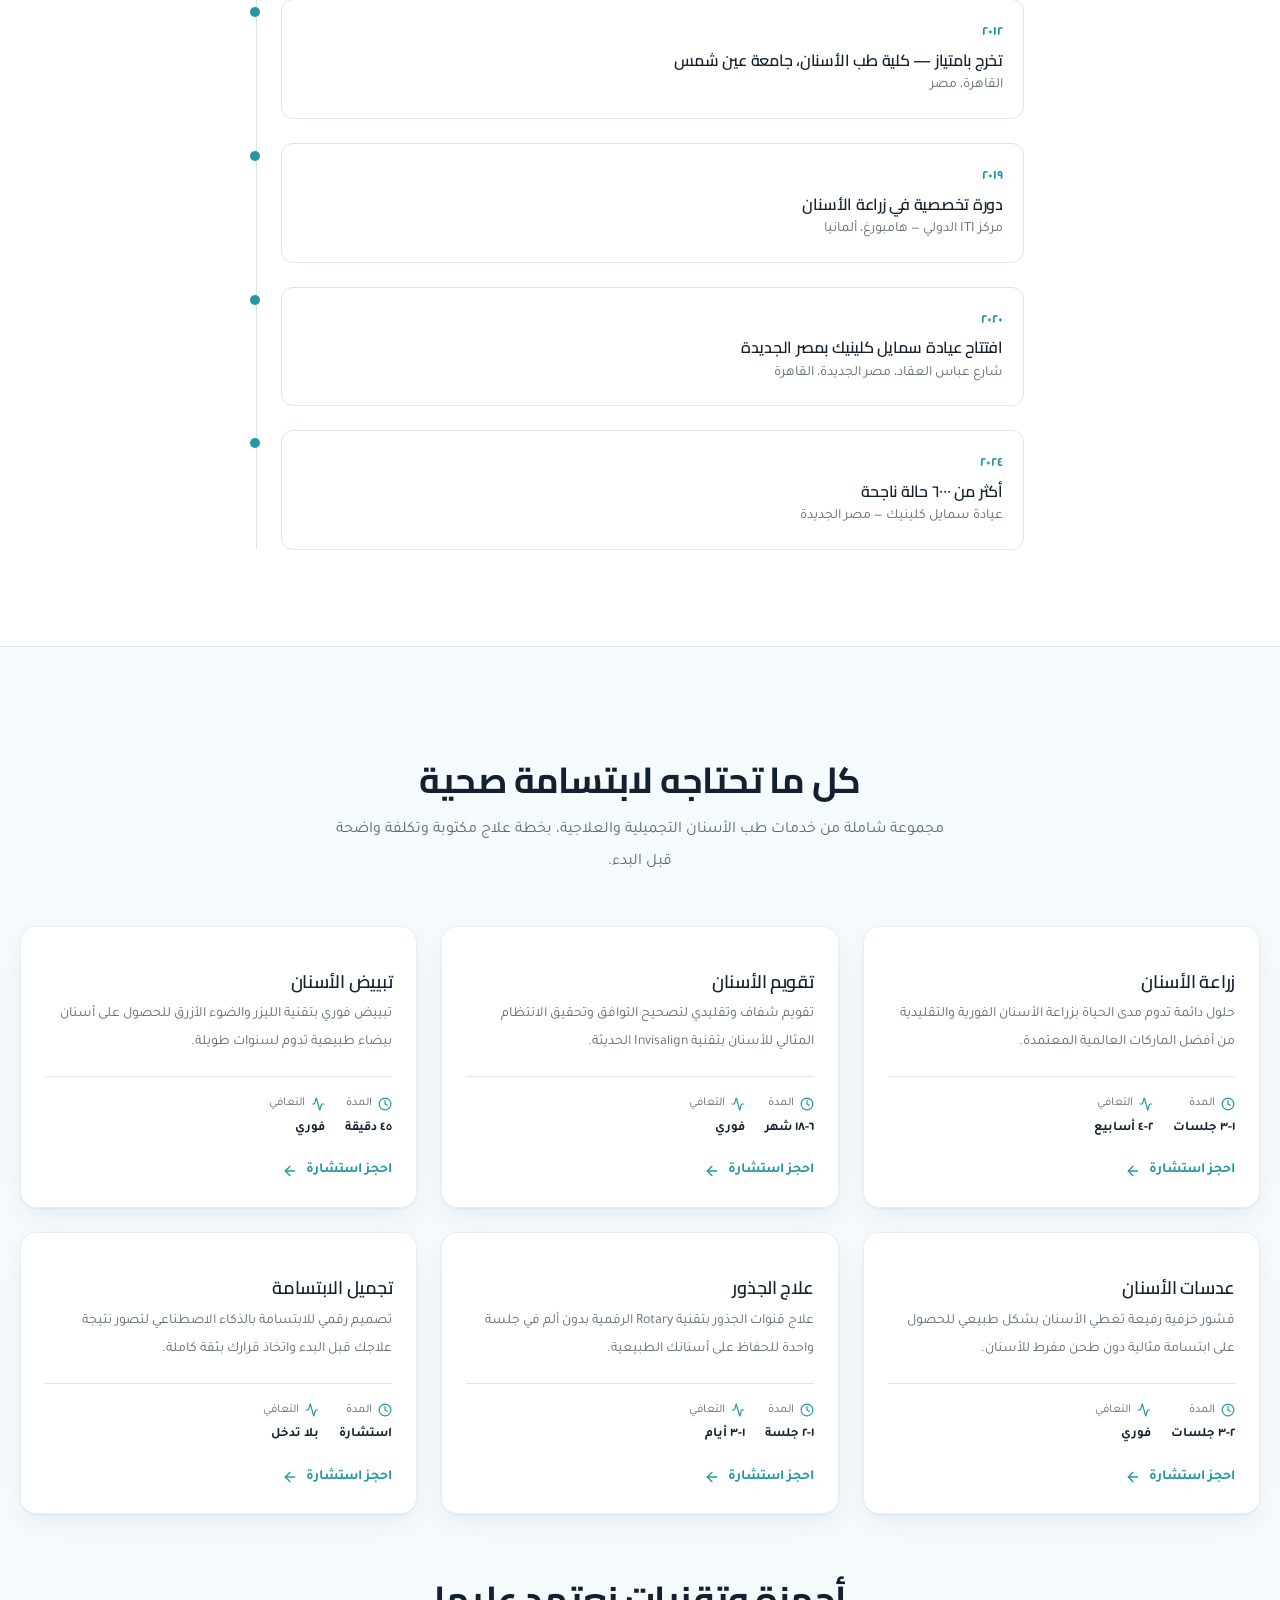
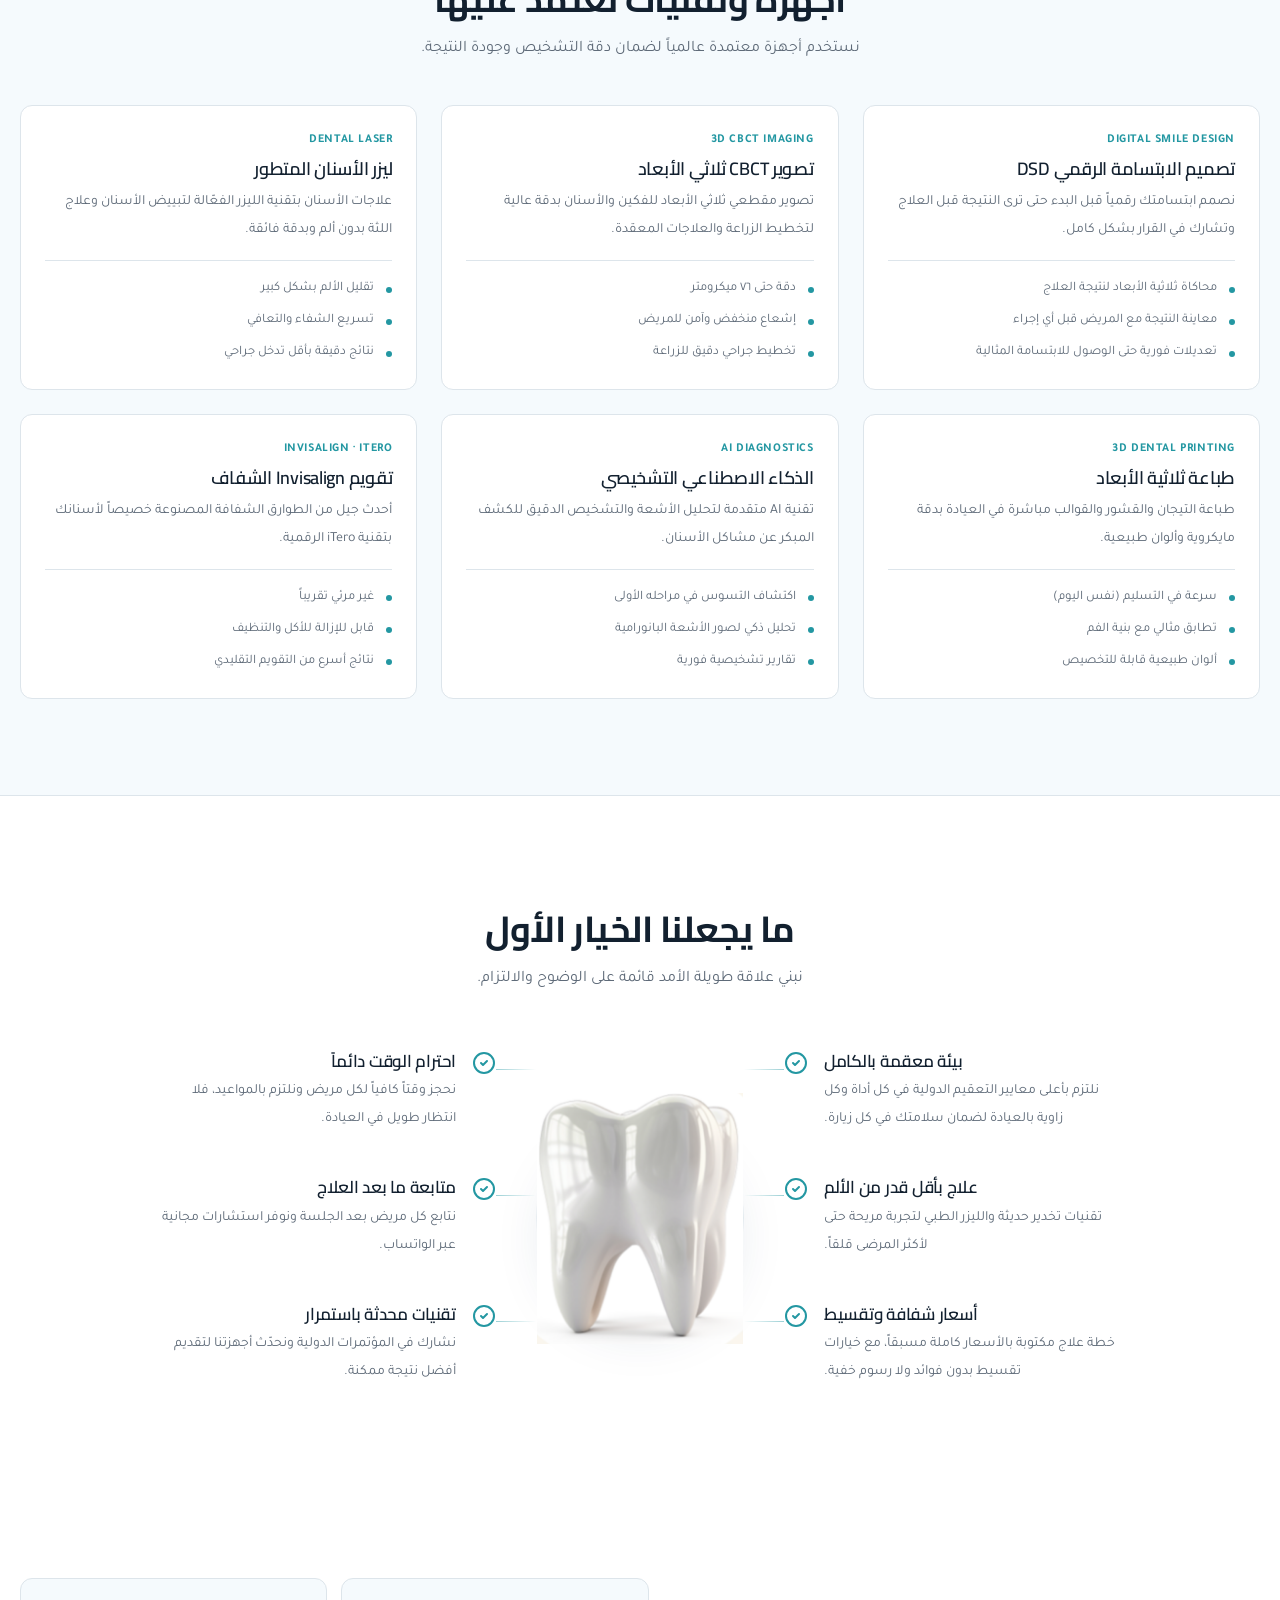
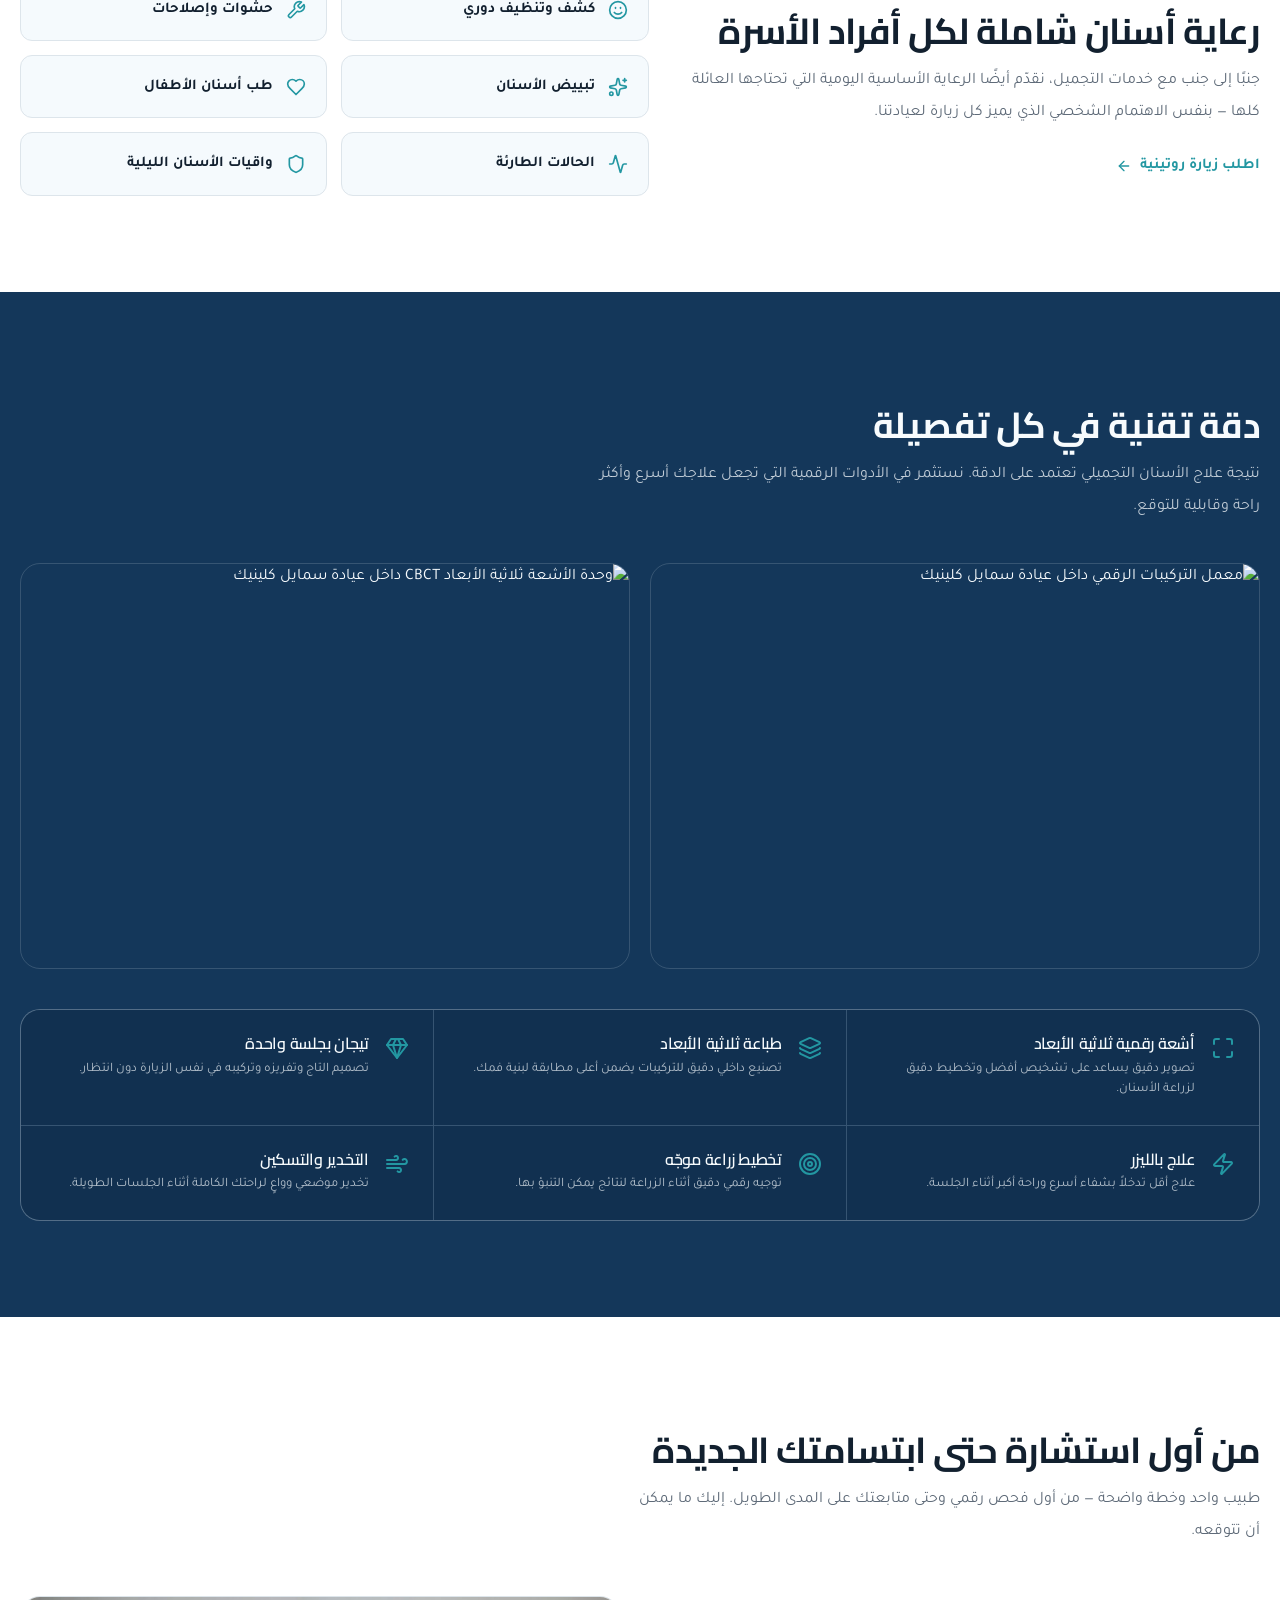
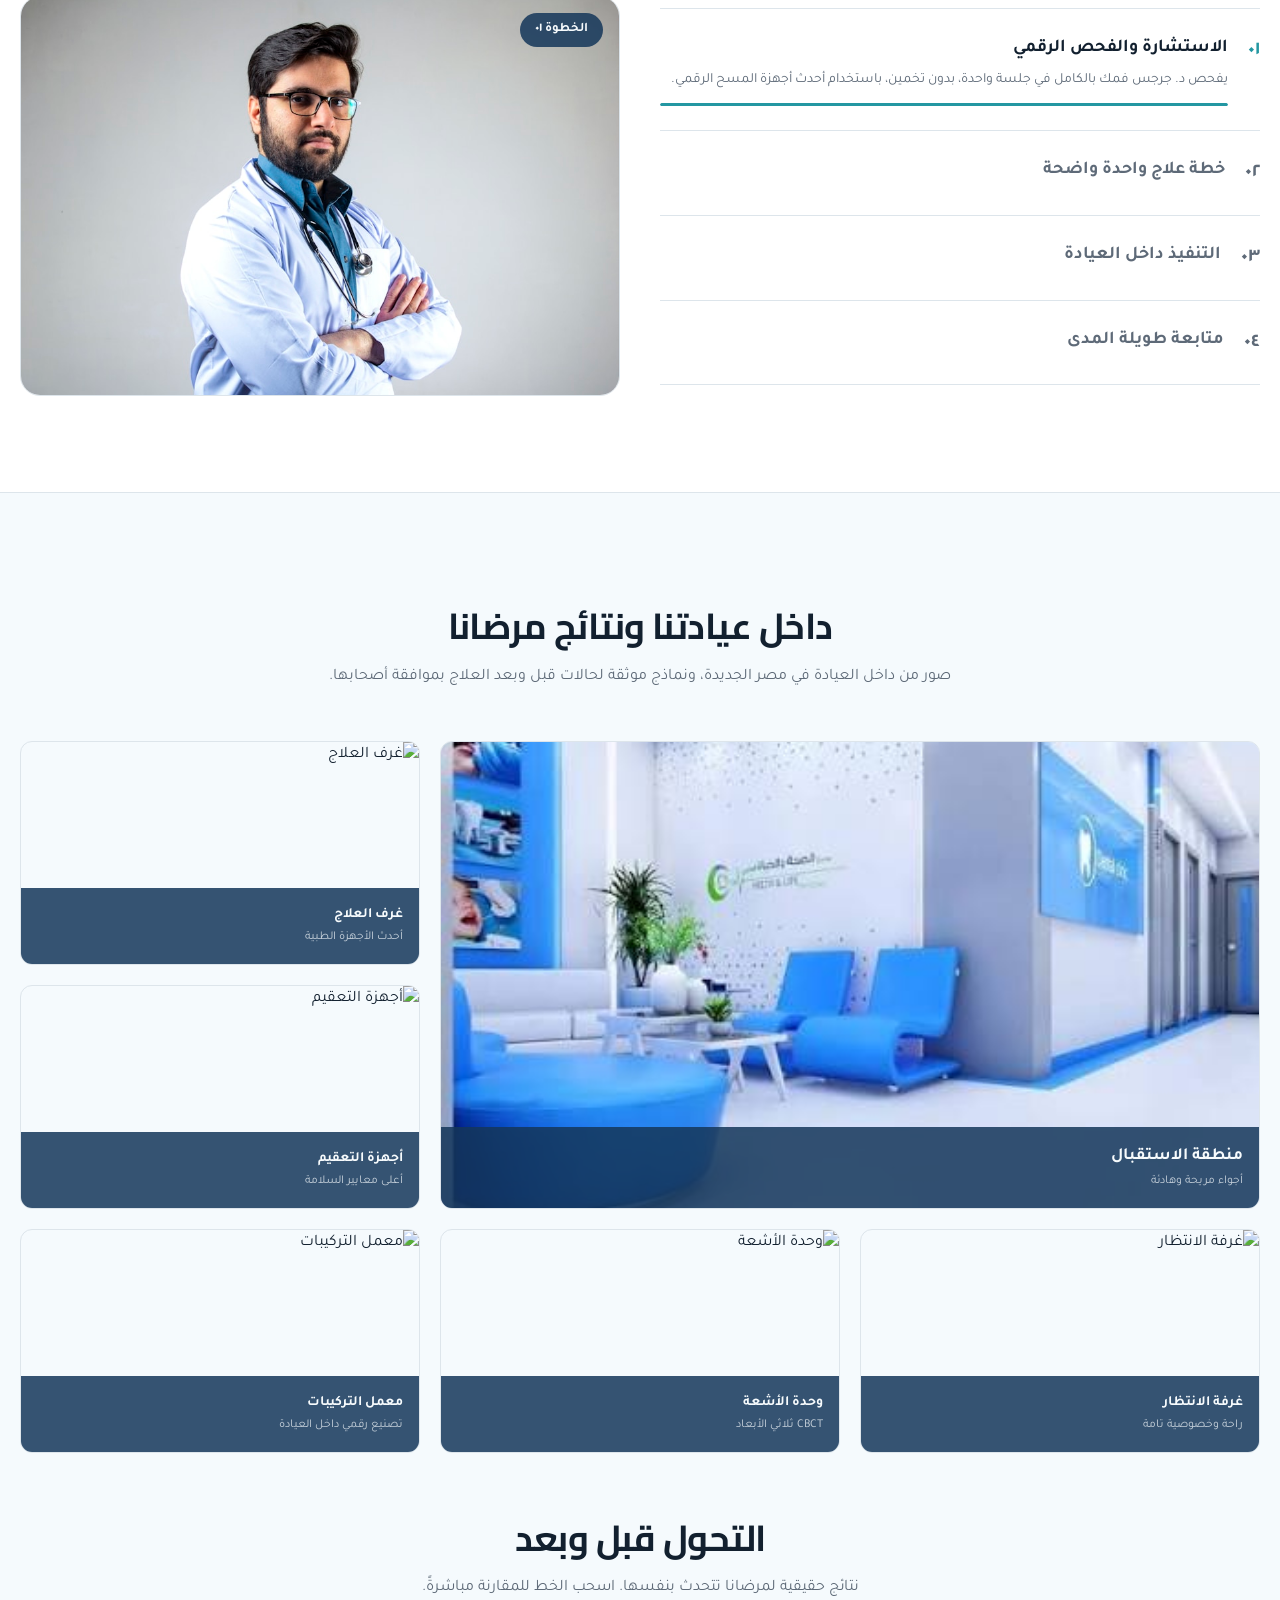
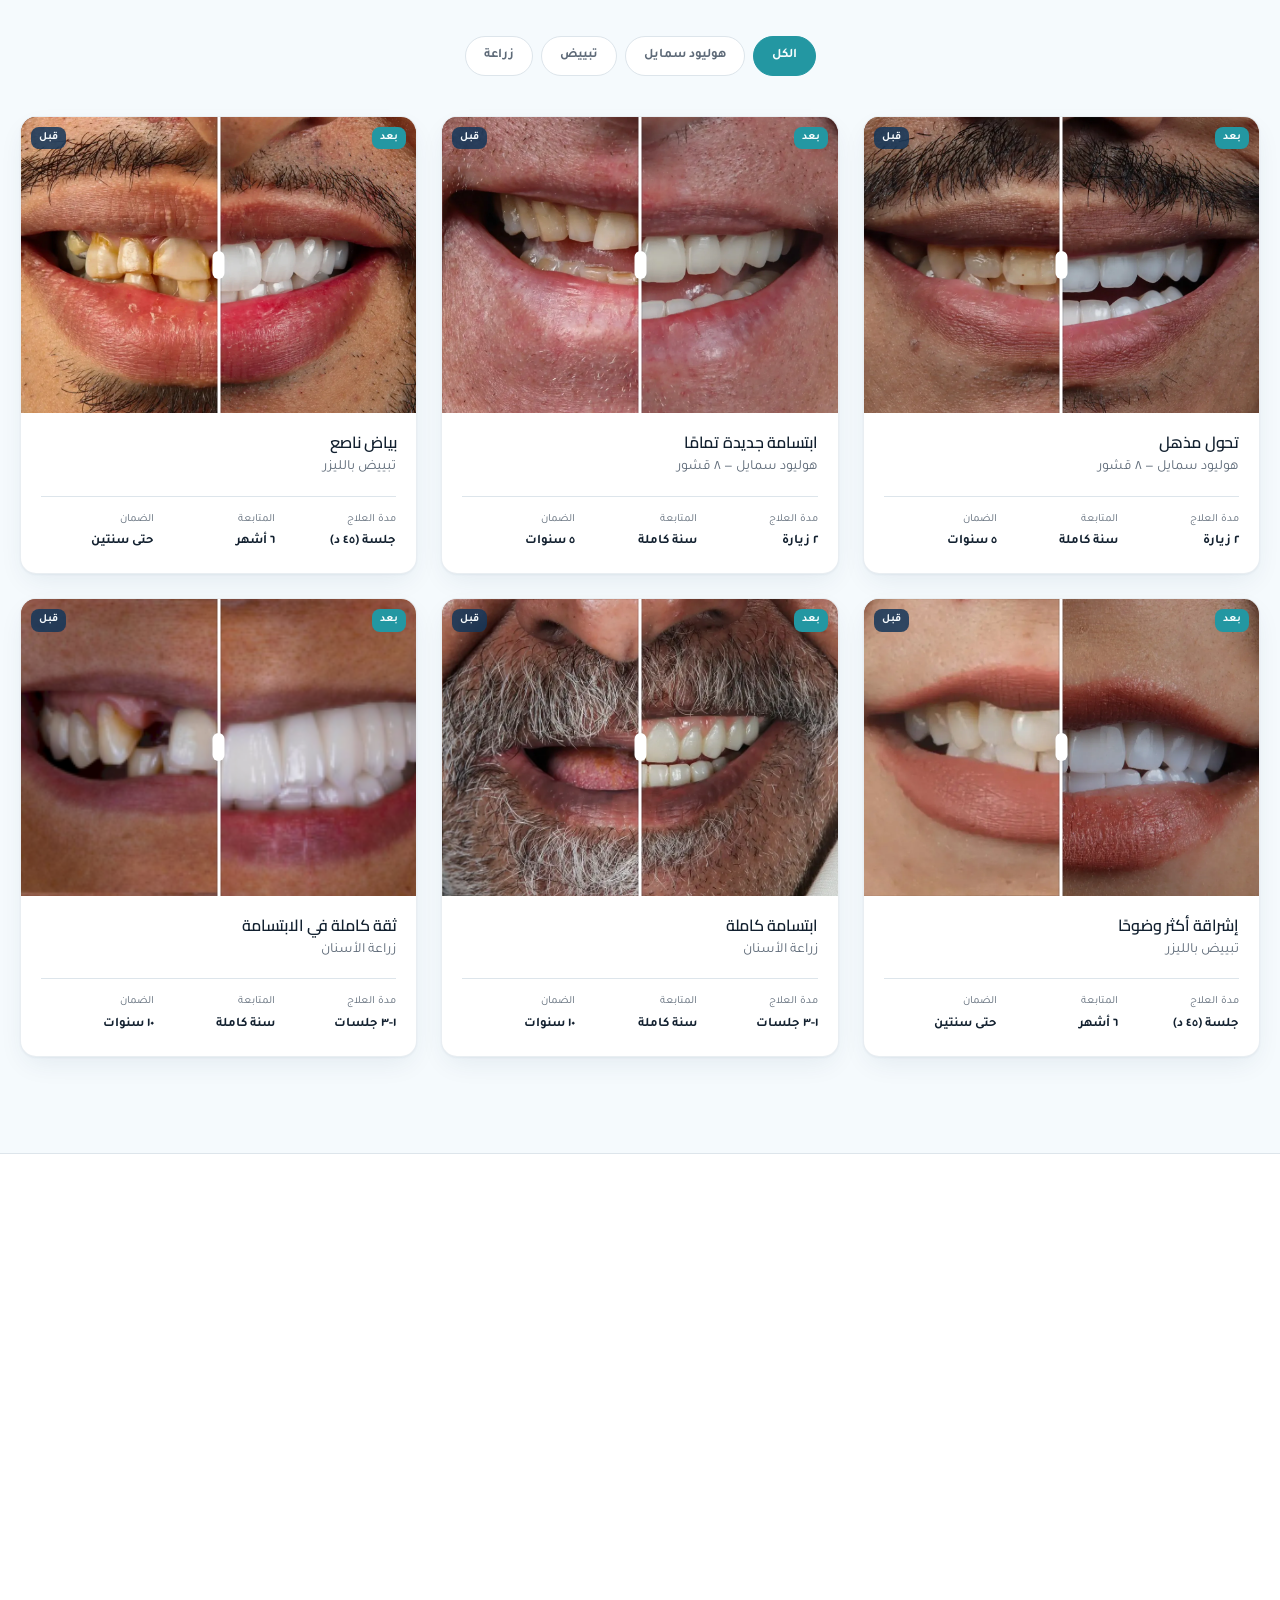
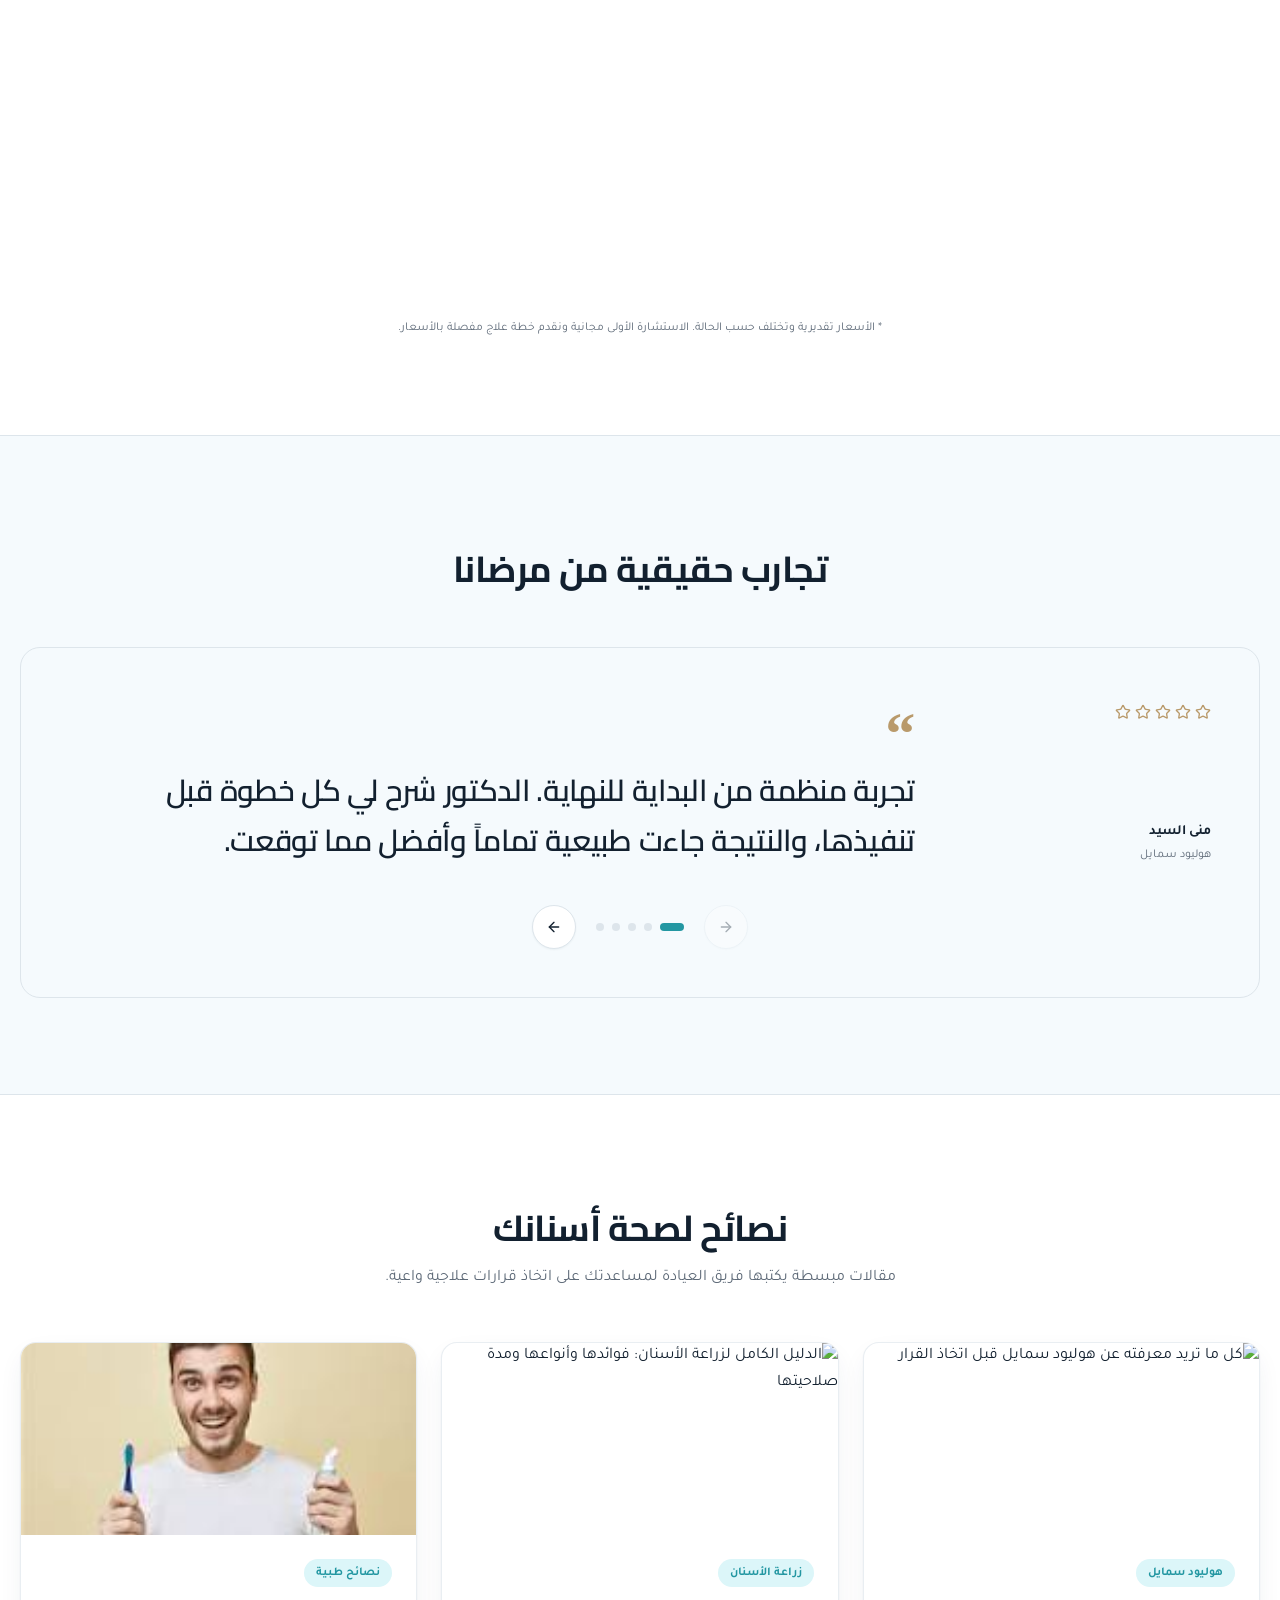
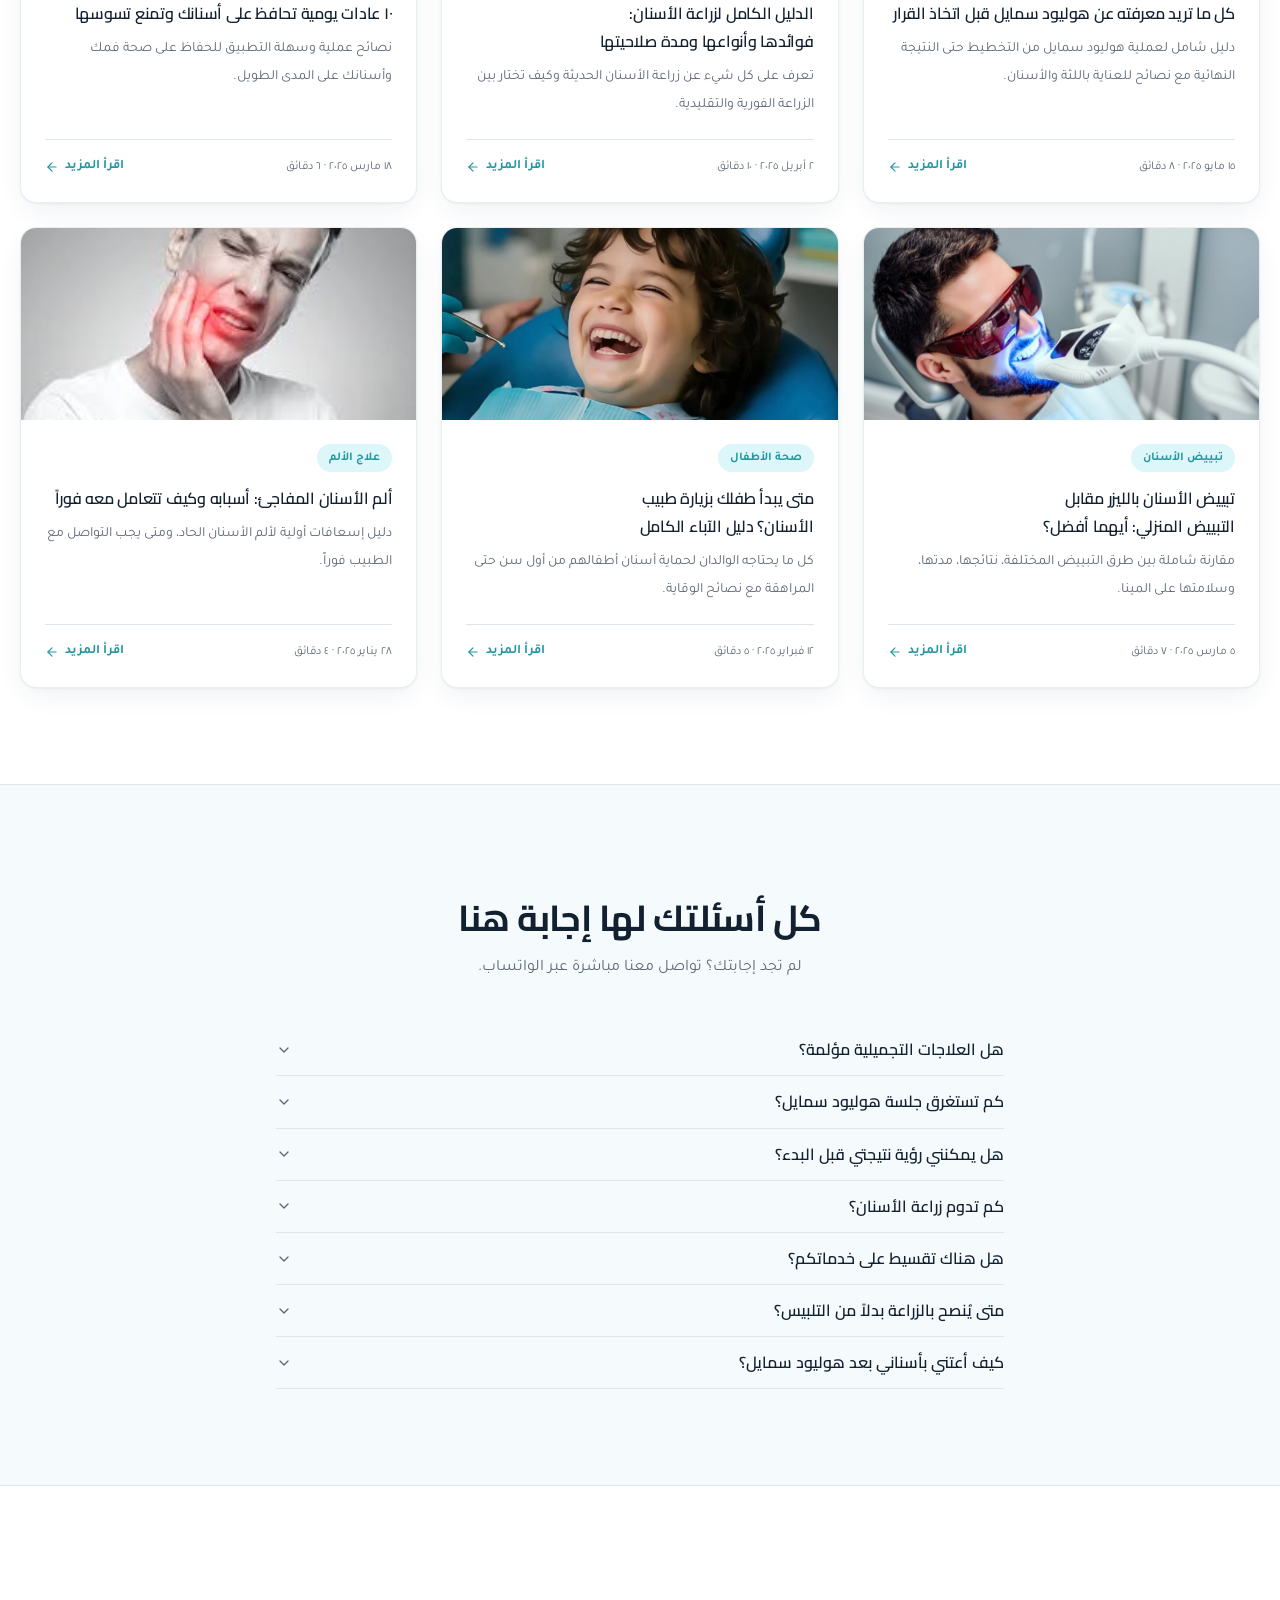
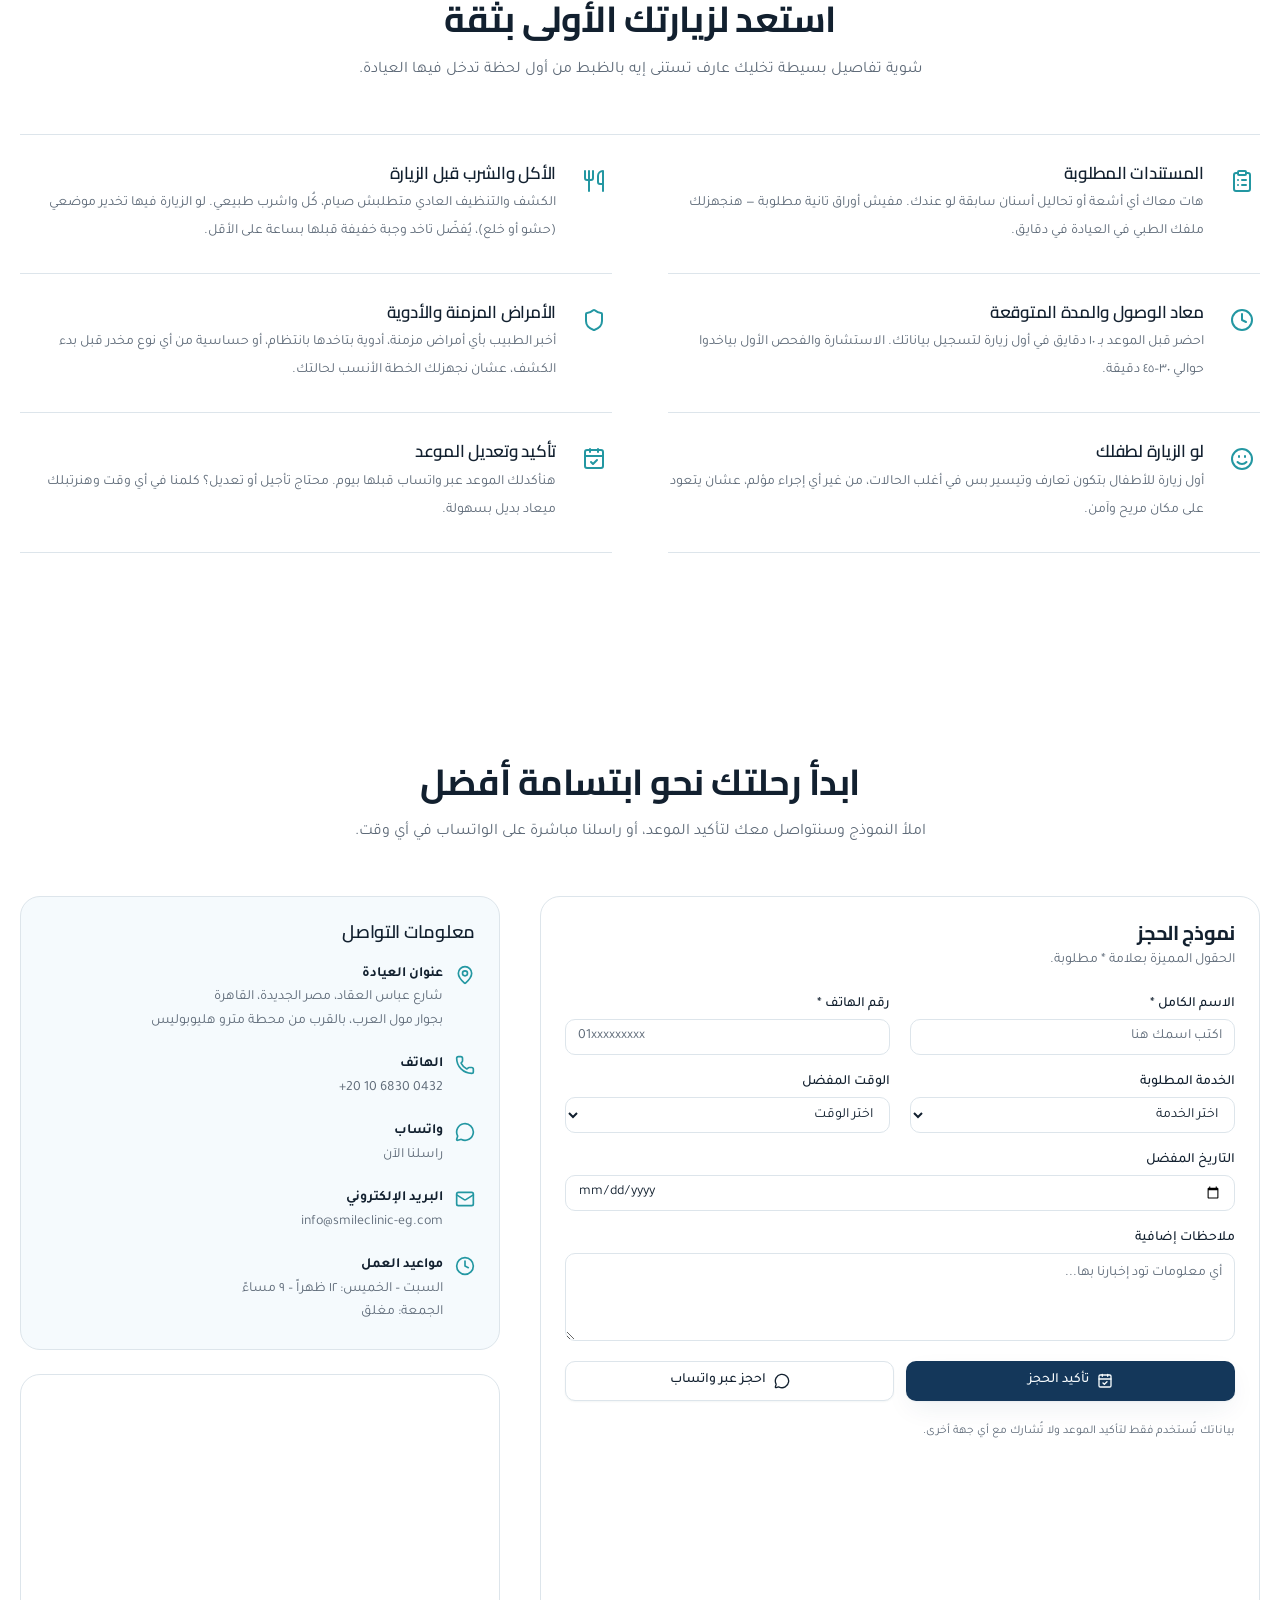
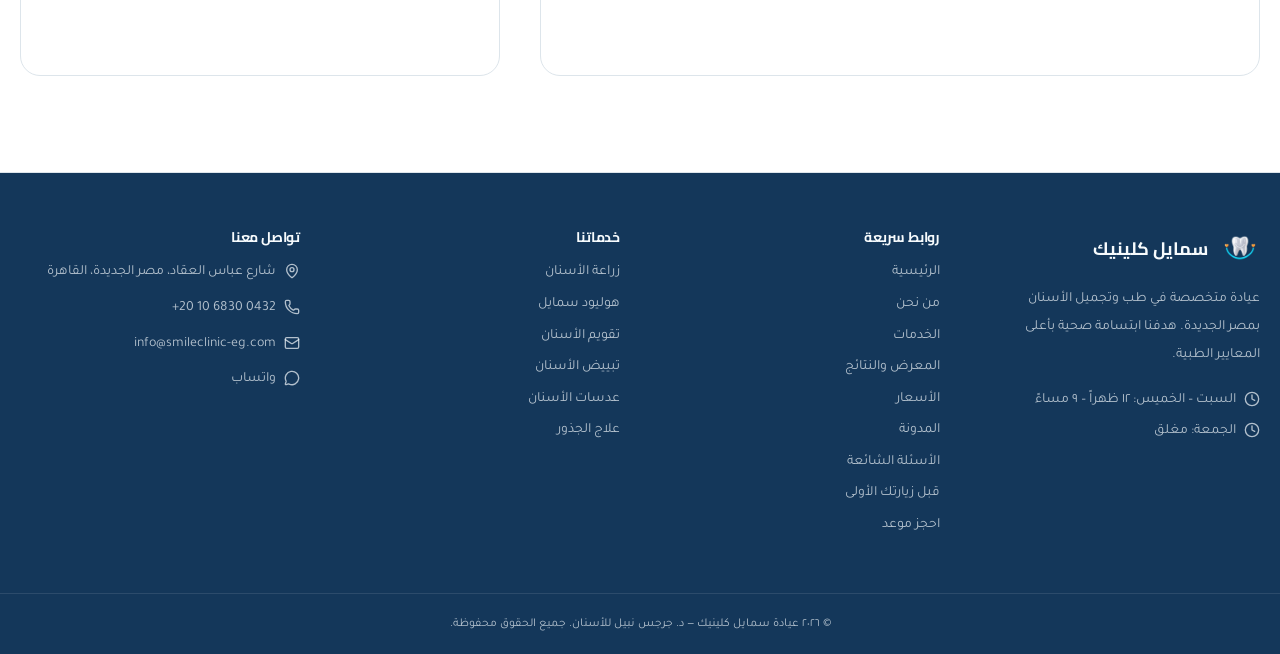
==== commit 9d838699: "Add files via upload" ====
--- a/index.html
+++ b/index.html
@@ -245,7 +245,7 @@
         <div class="about__intro">
           <div class="about__media">
             <img
-              src="assets/images/photo-1612349317150-e413f6a5b16d.jpg"
+              src="assets/images/photo.avif"
               alt="د. جرجس نبيل داخل عيادة سمايل كلينيك"
               loading="lazy"
               width="900"
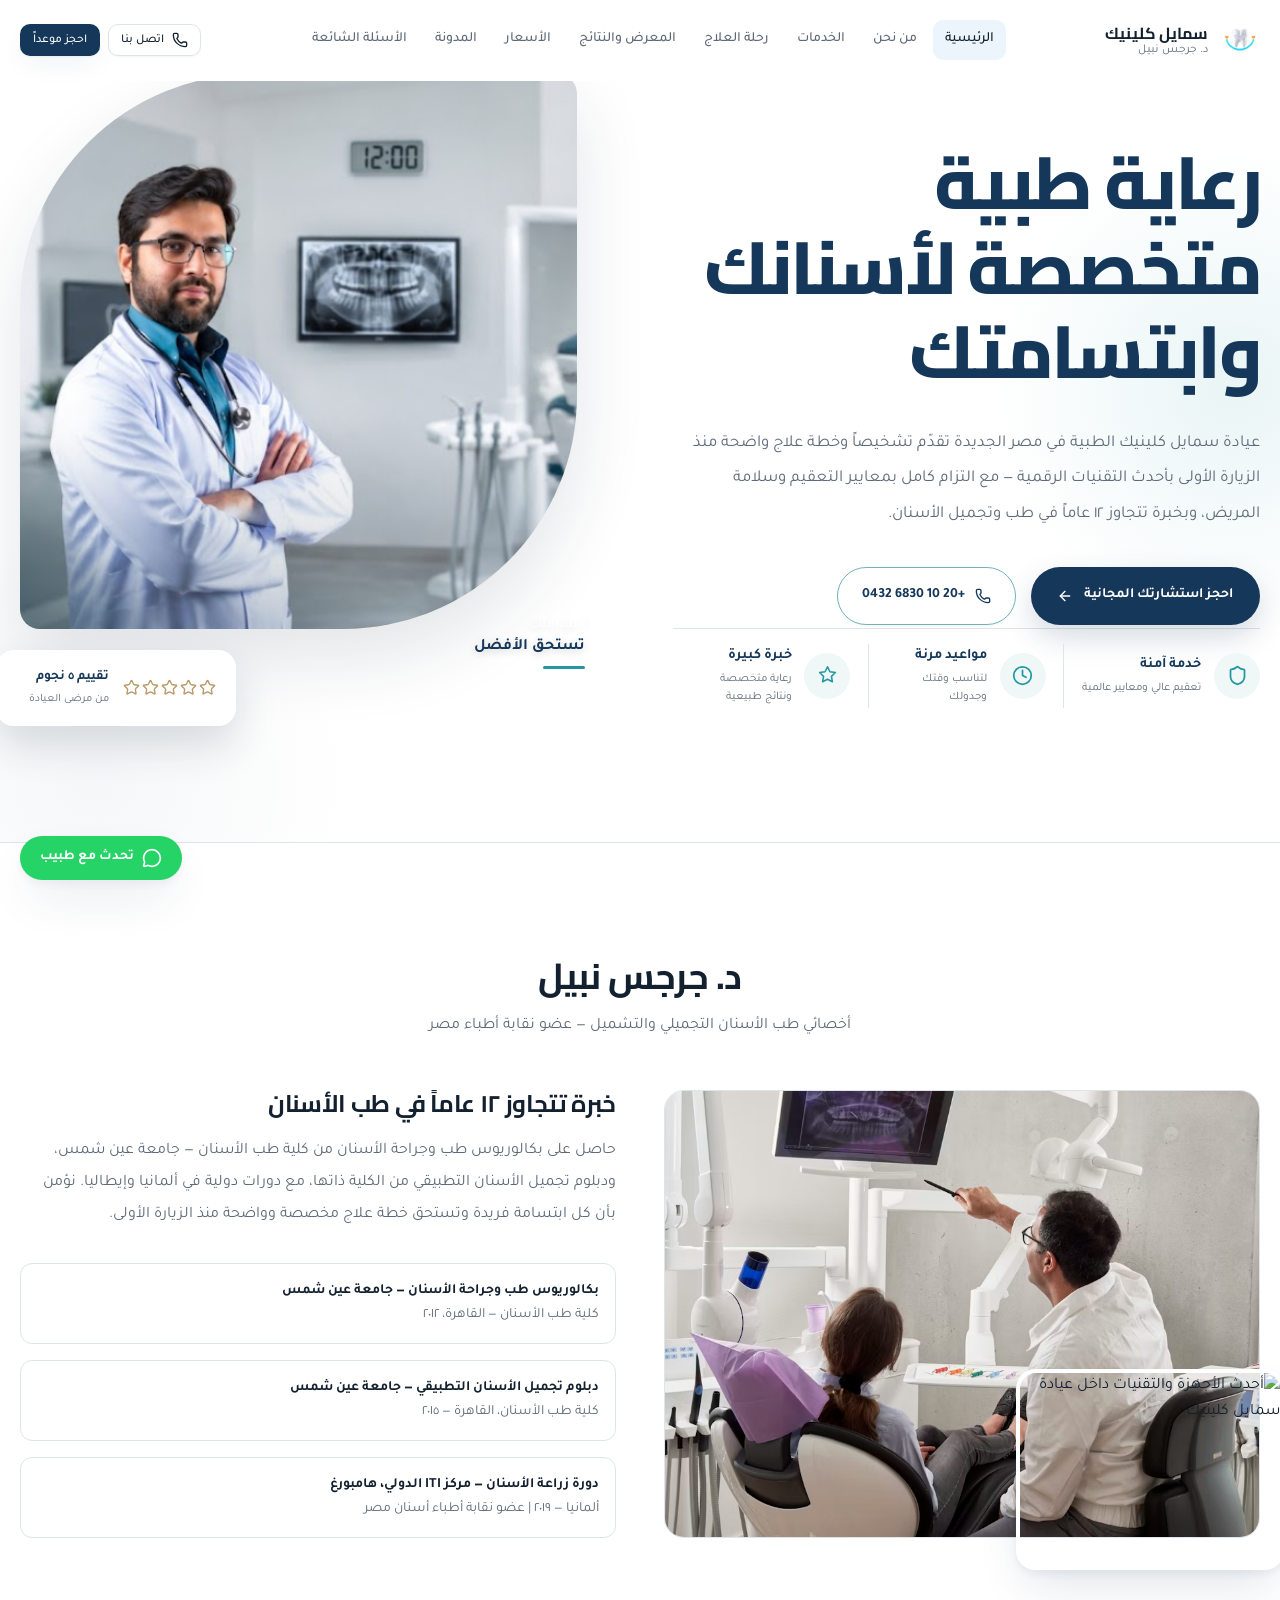
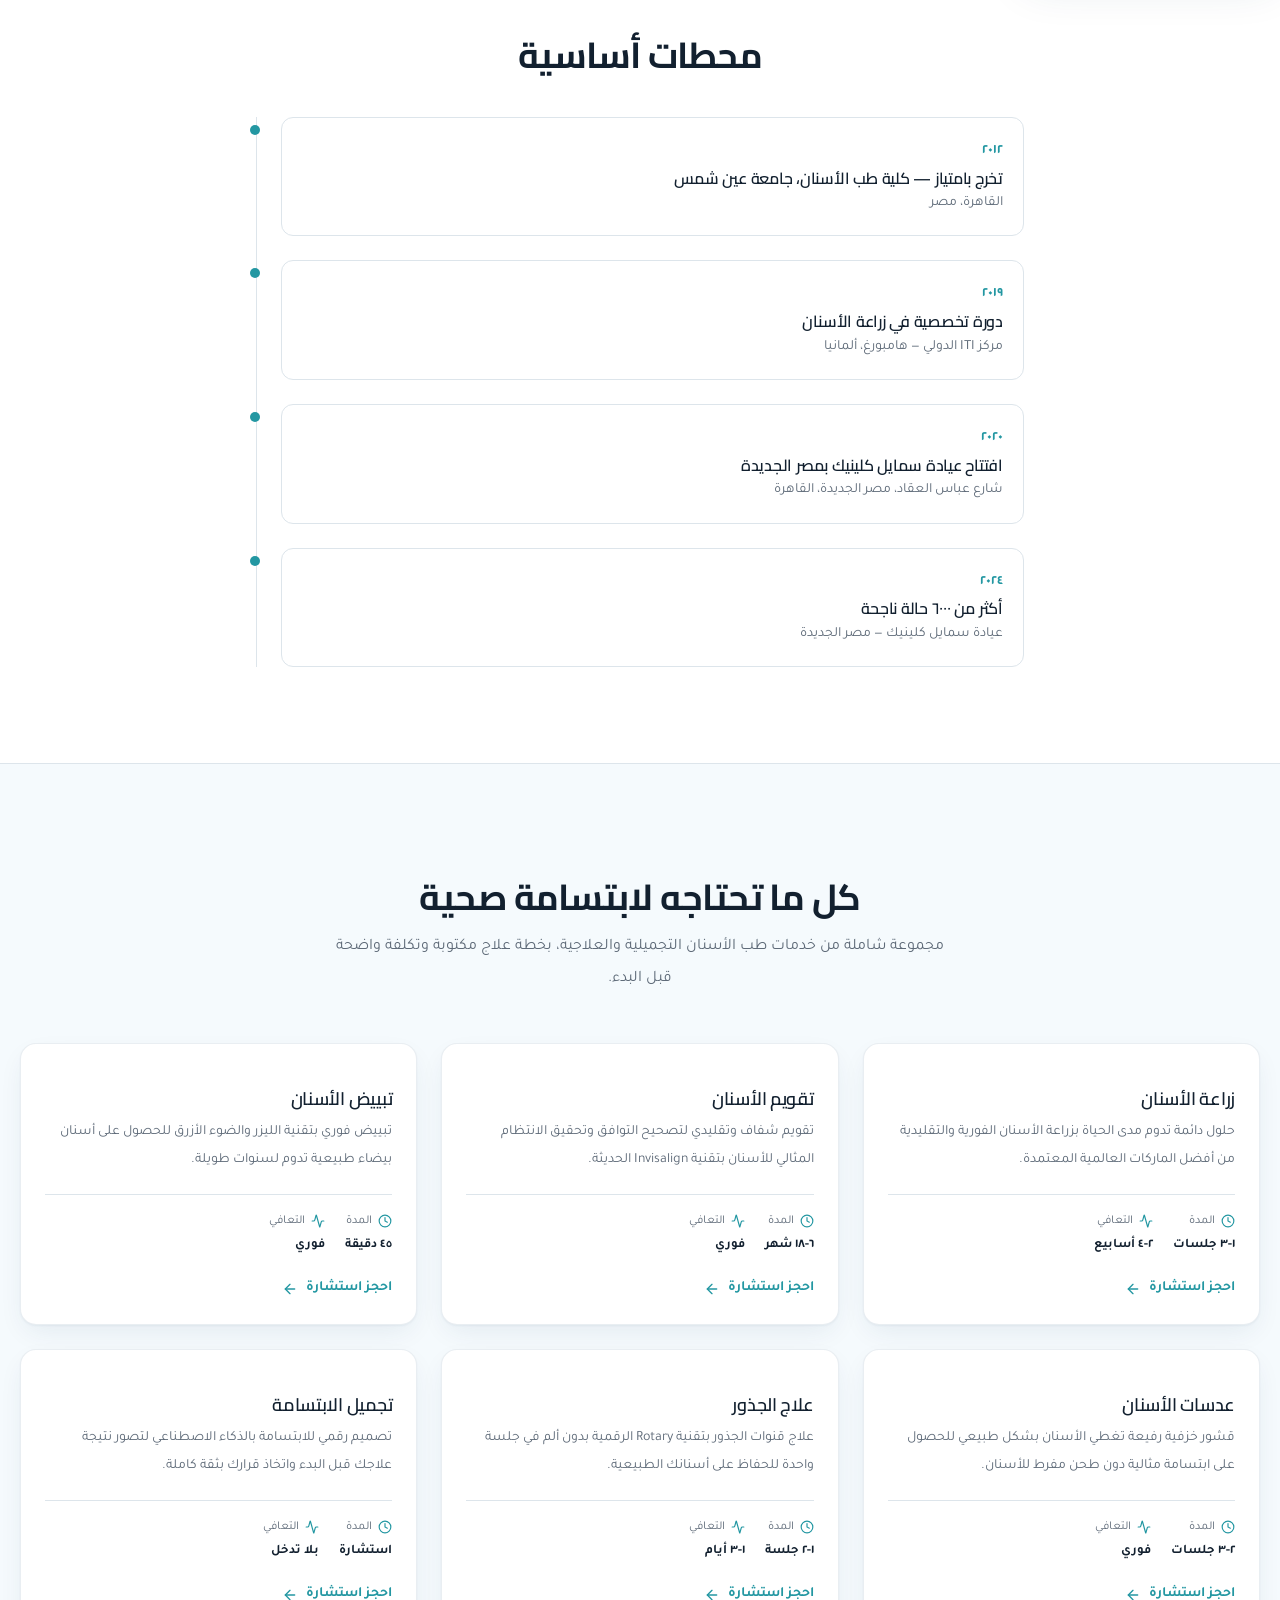
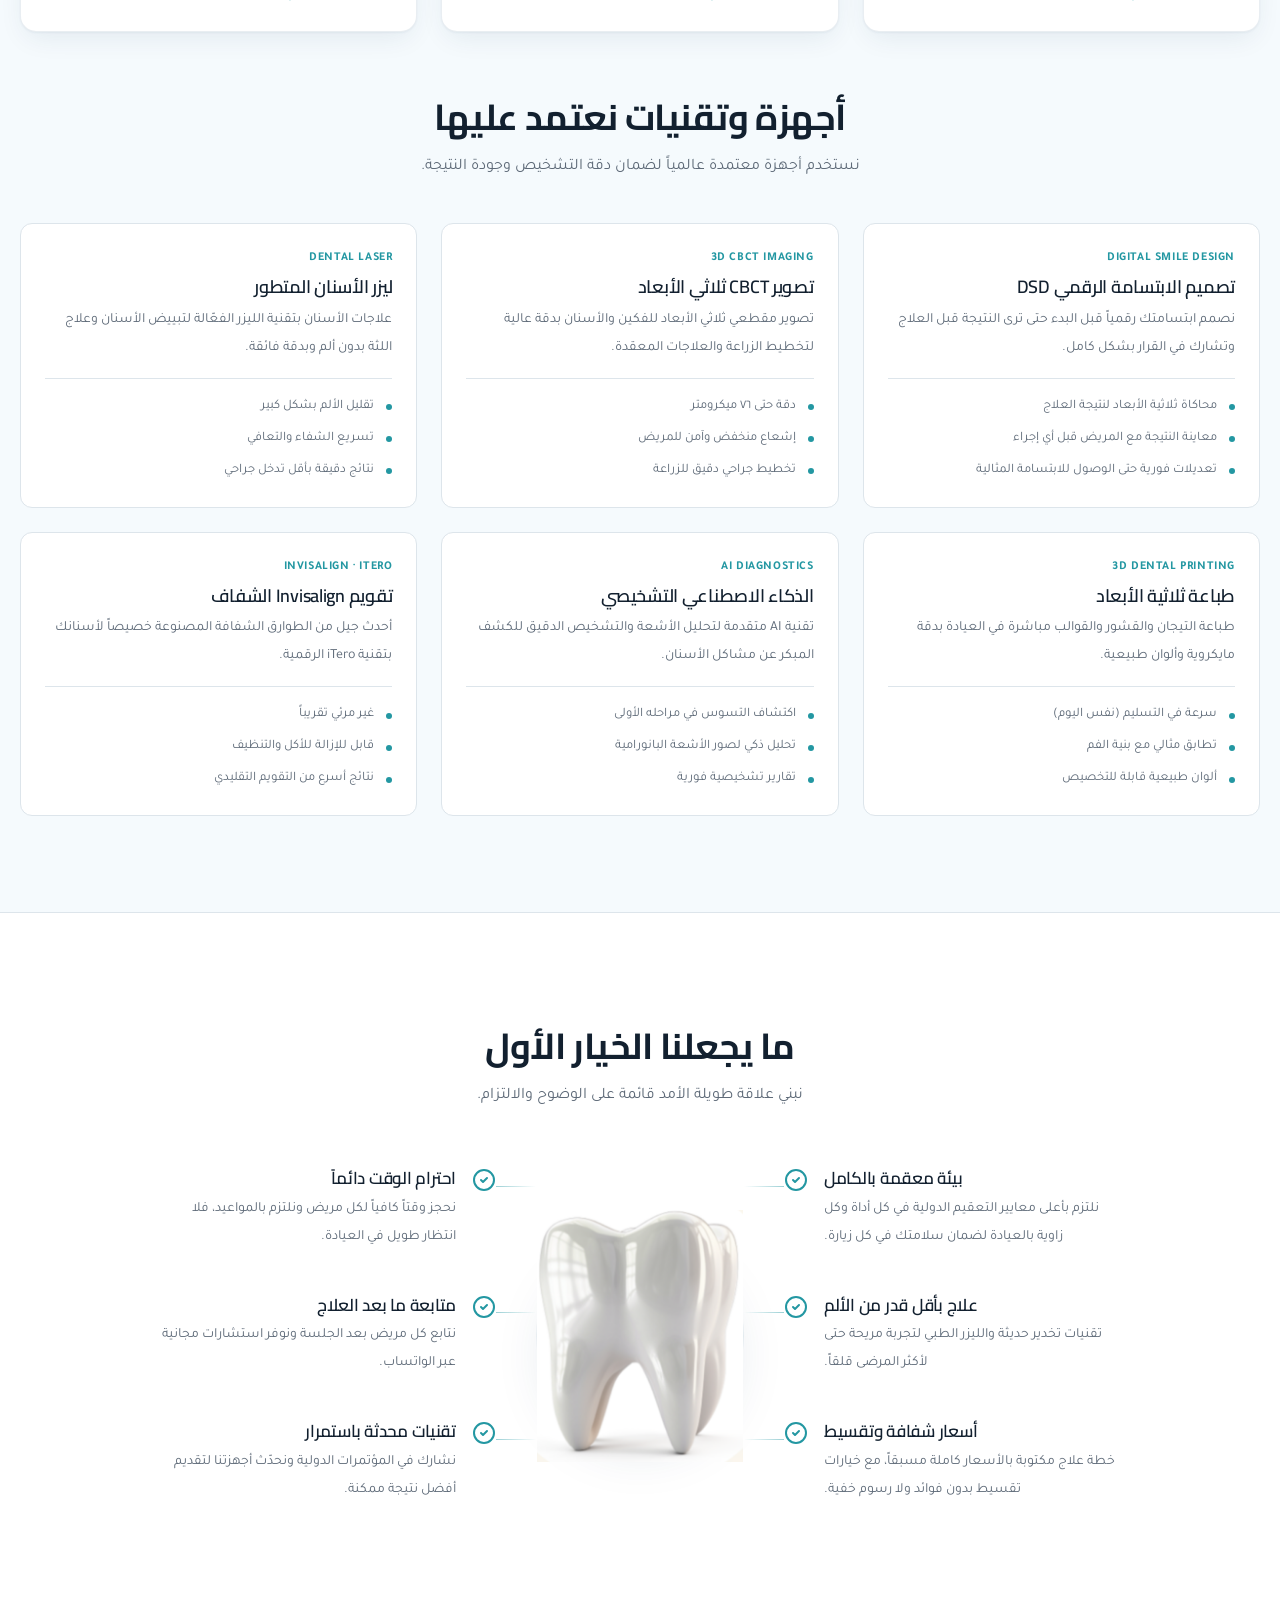
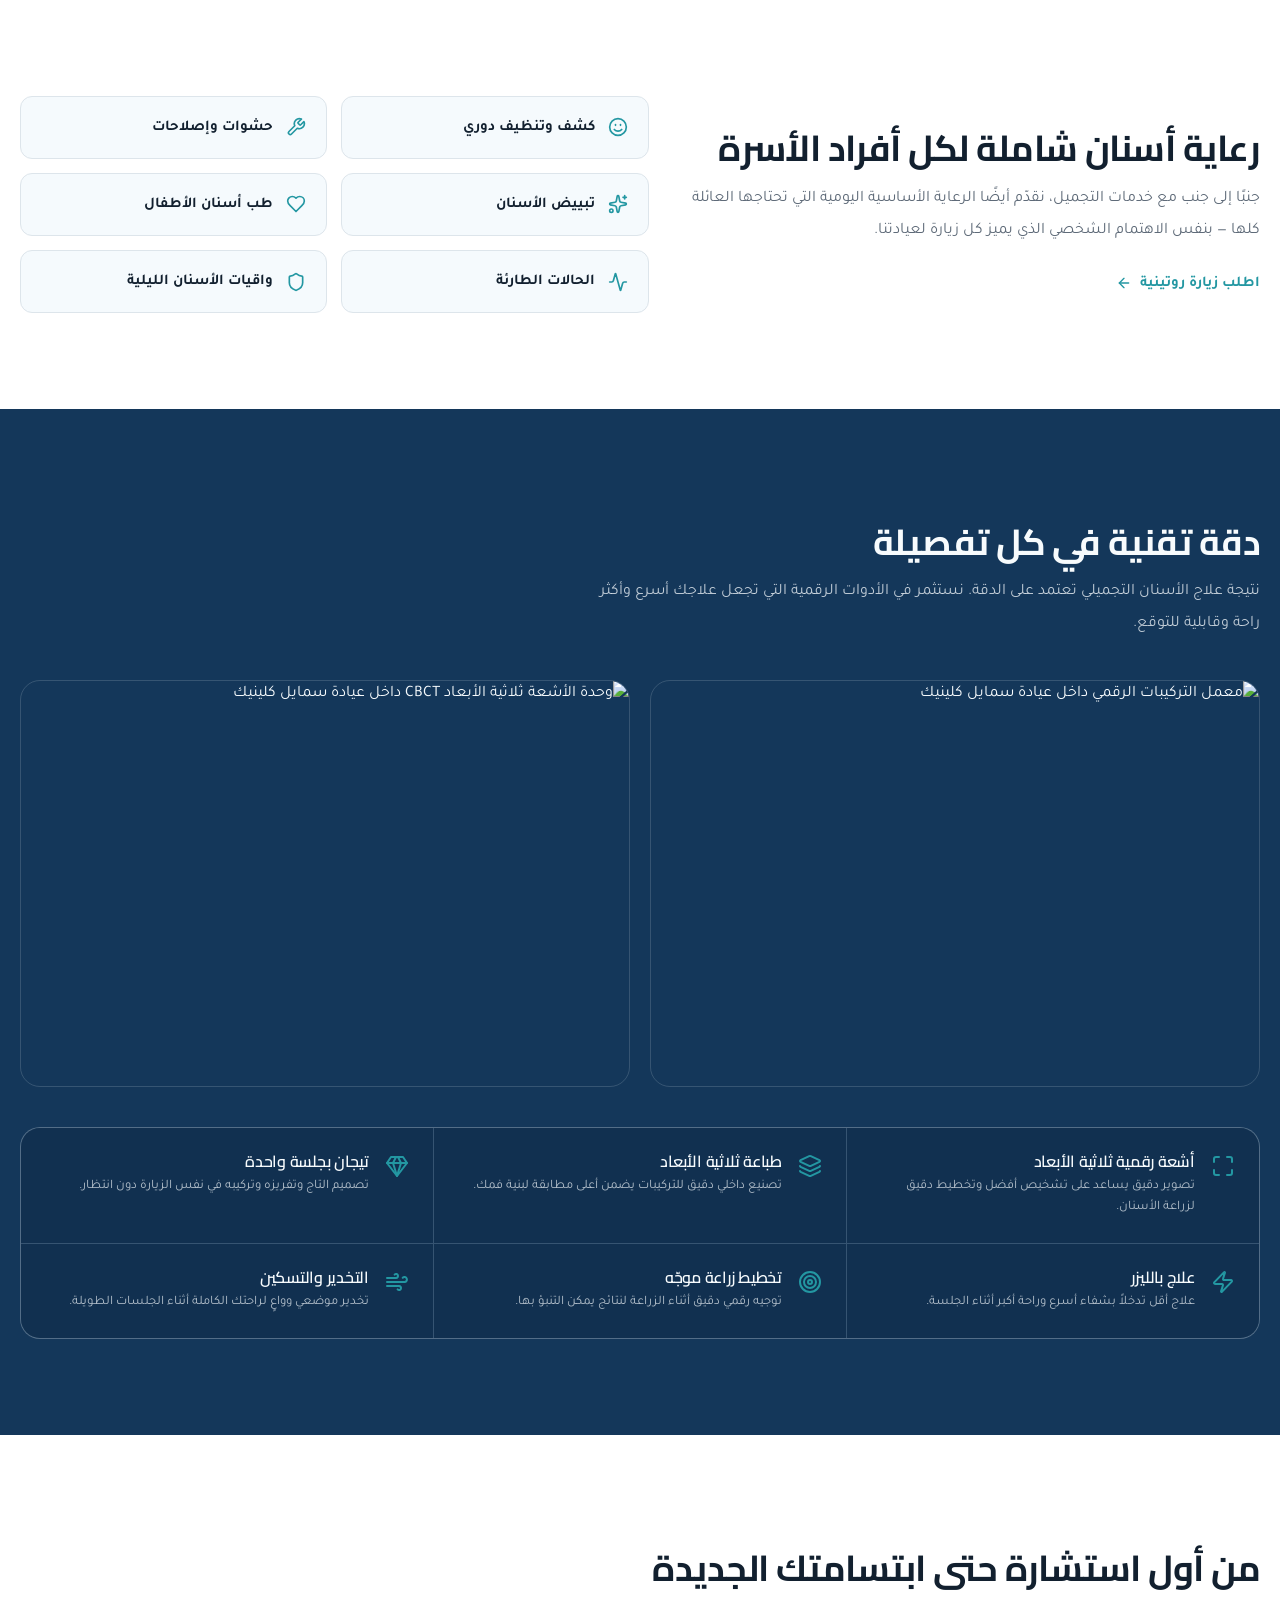
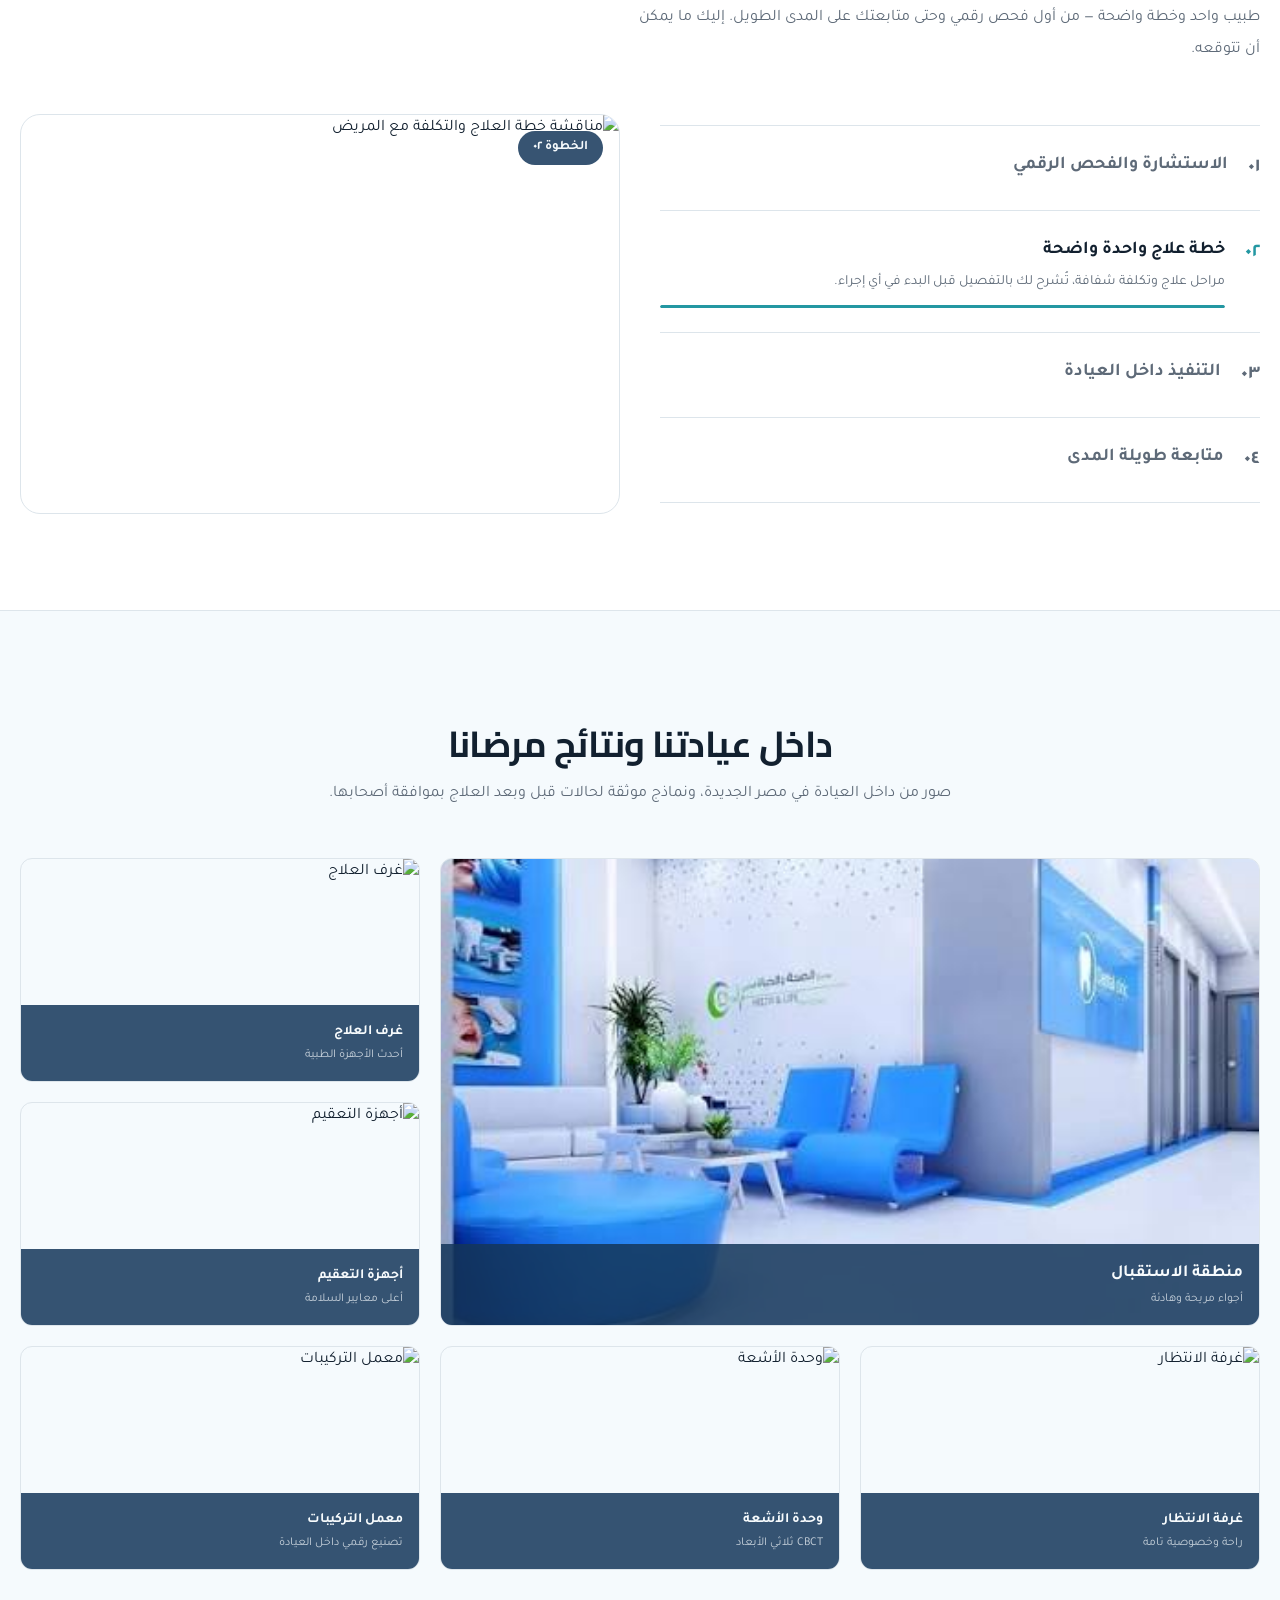
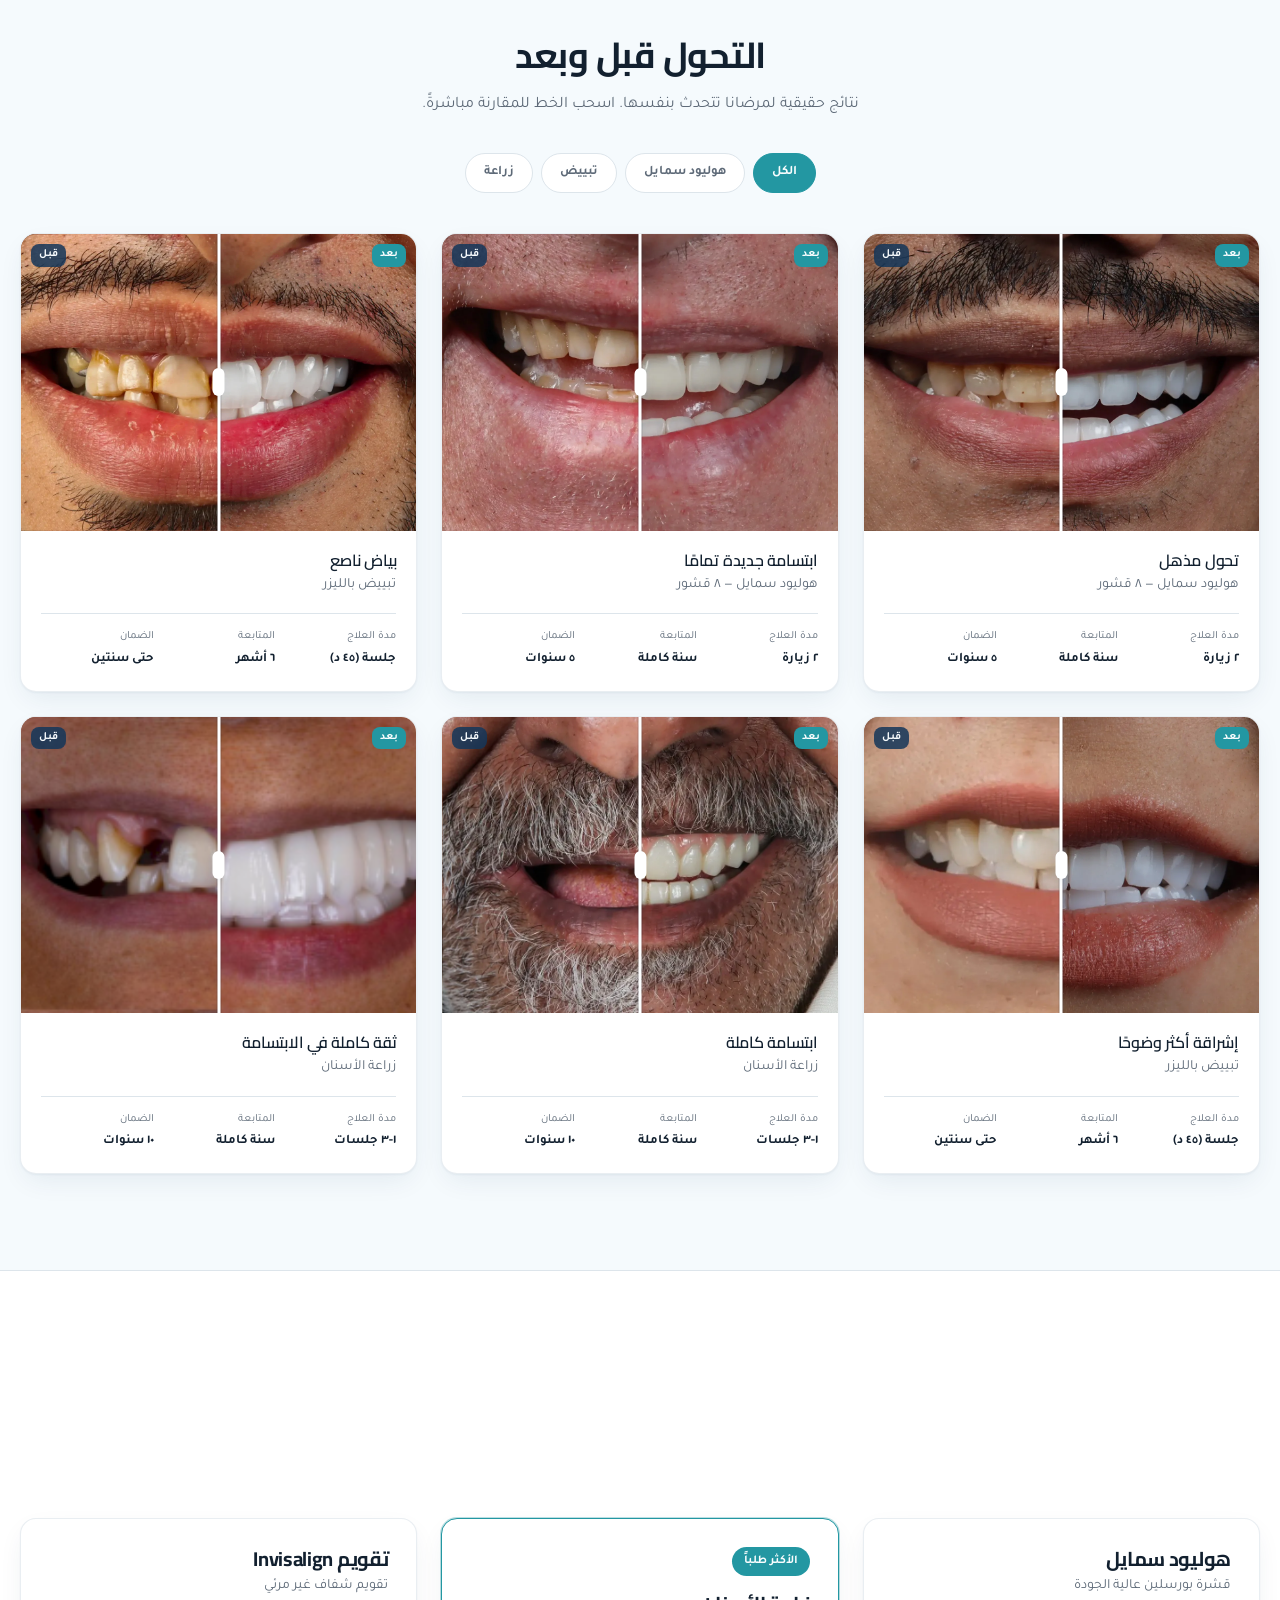
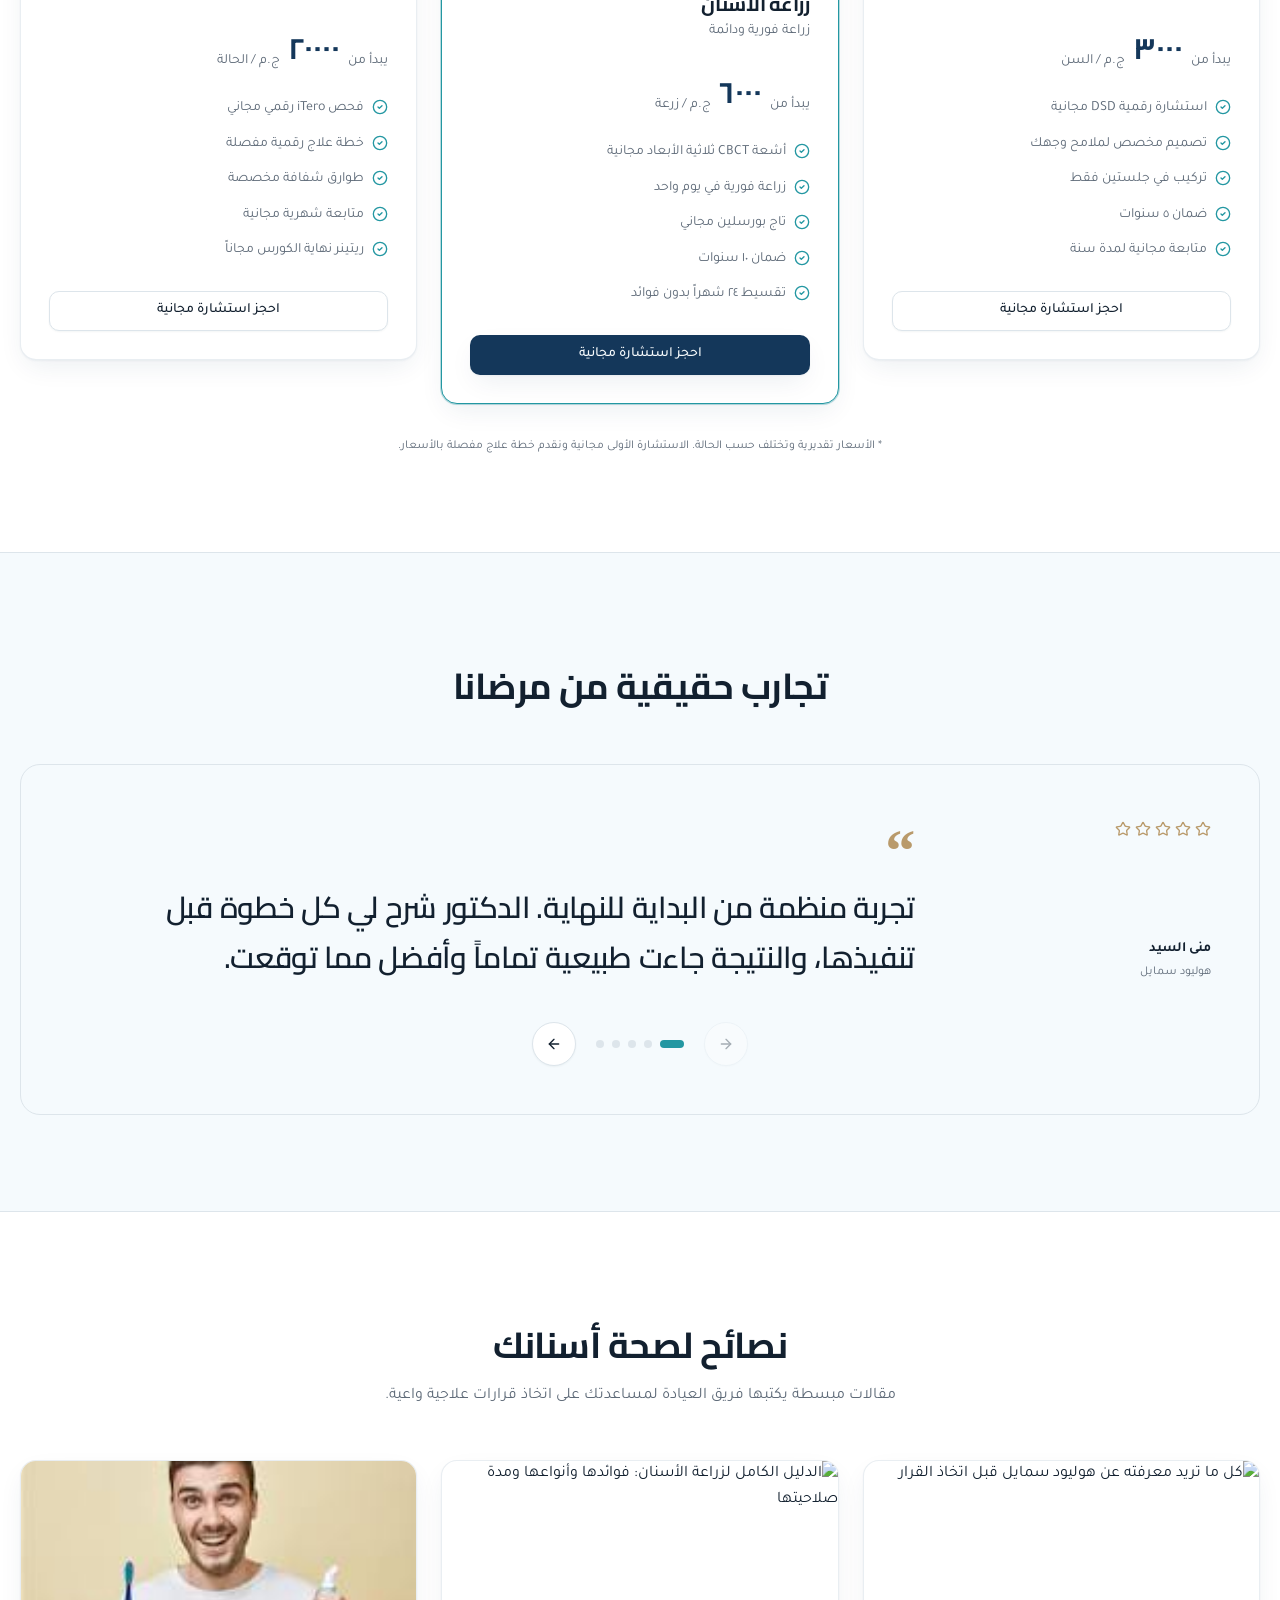
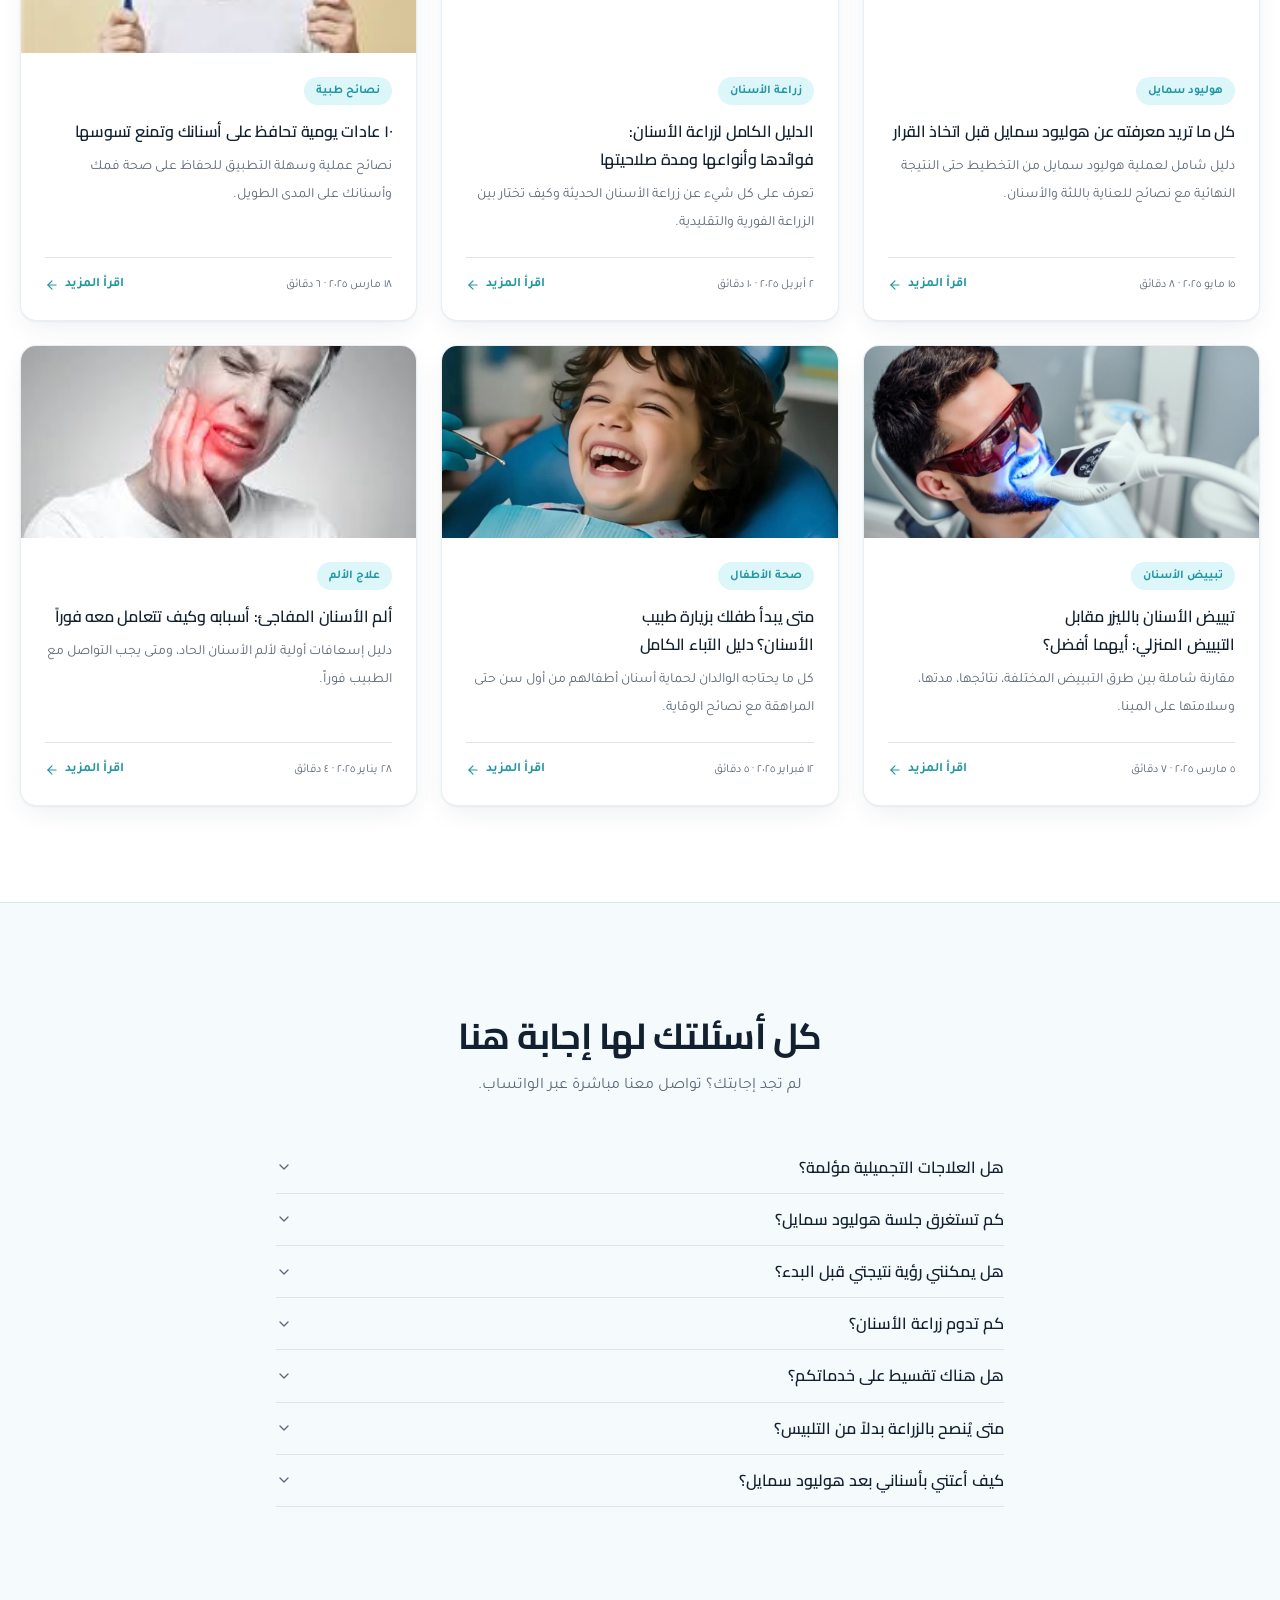
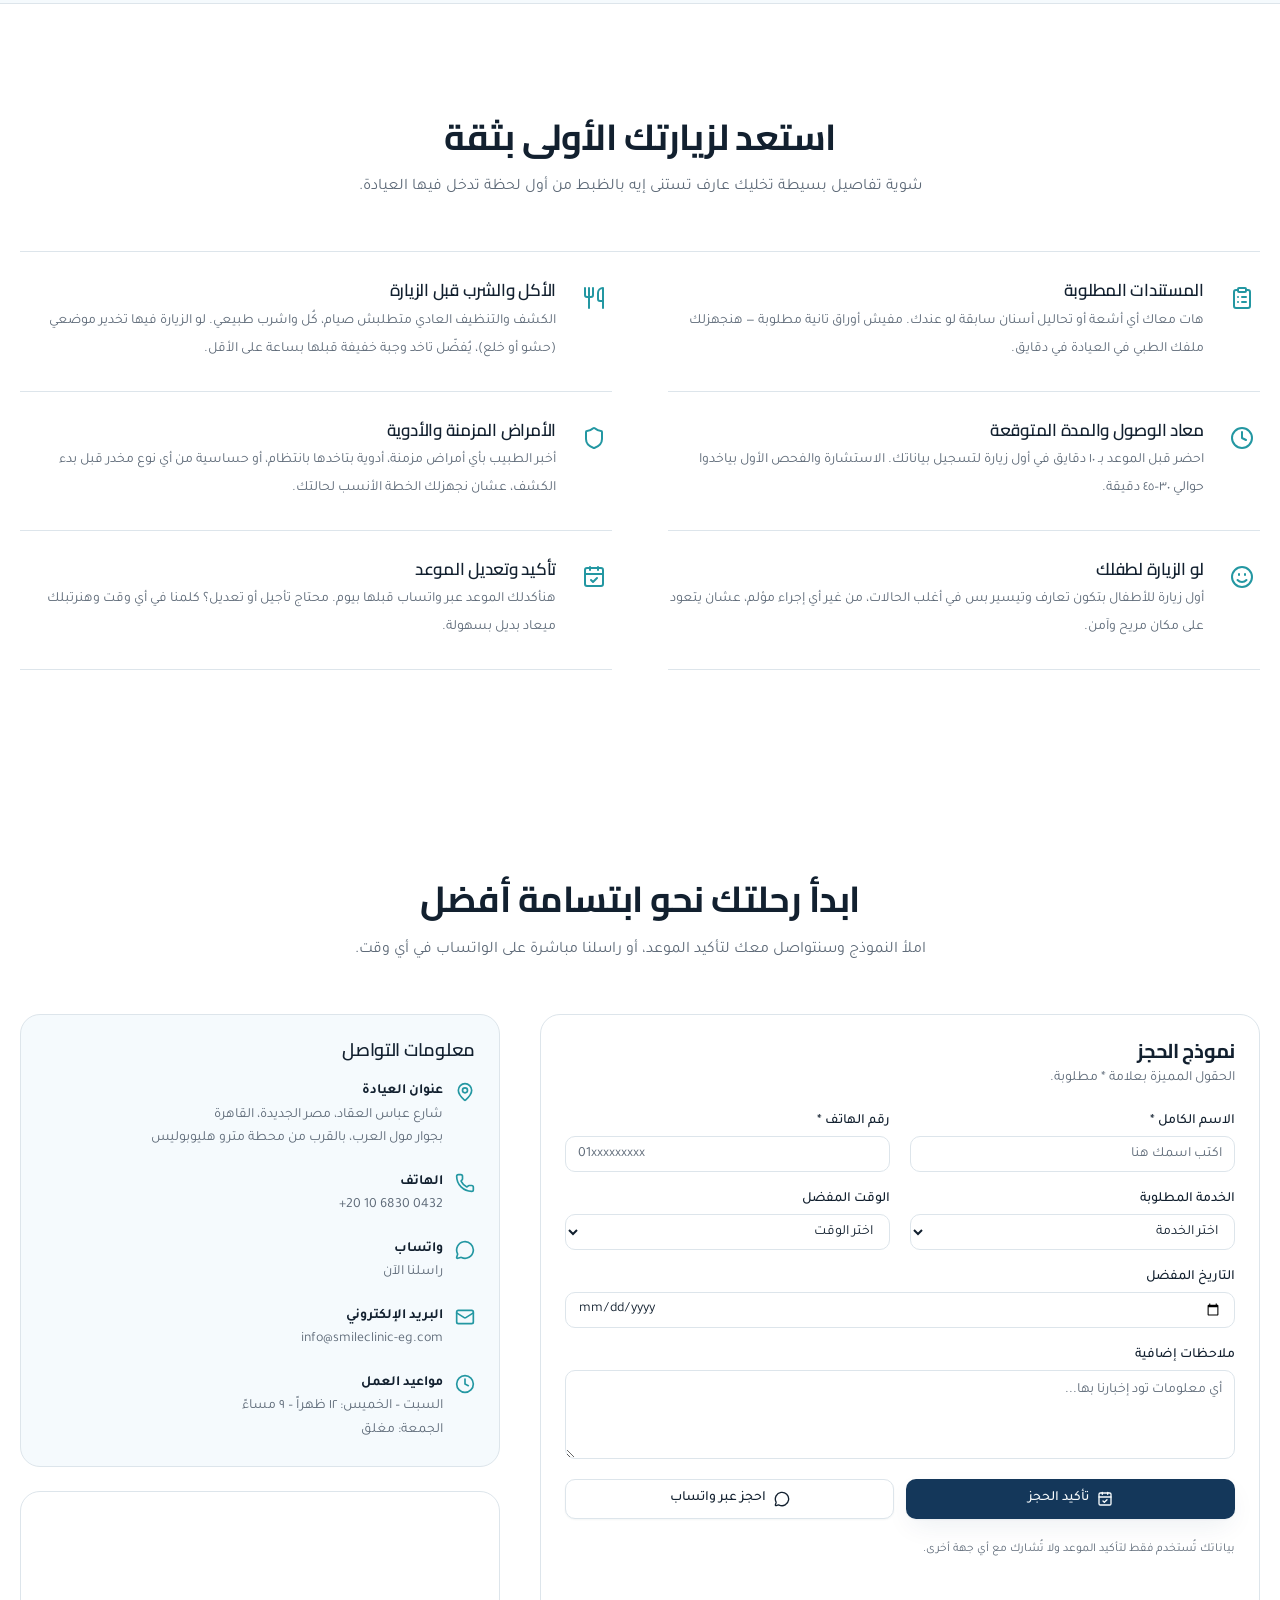
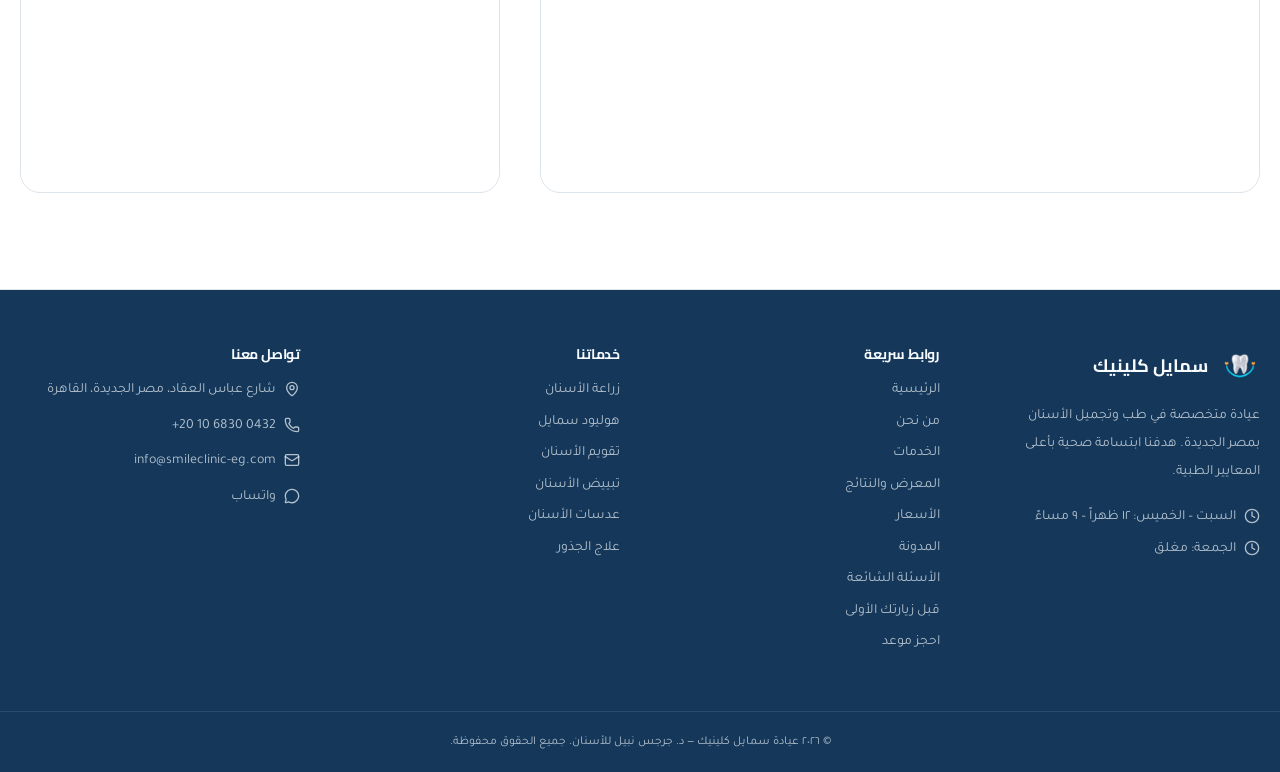
==== commit 9e9e621d: "Add files via upload" ====
--- a/index.html
+++ b/index.html
@@ -176,63 +176,140 @@
 
   <main id="main-content">
     <!-- ==================== الرئيسية / Hero ==================== -->
-    <section id="home" class="hero">
-      <div class="container hero__grid">
-        <div class="rise">
-          <span class="eyebrow">
-            <span class="eyebrow__dot" aria-hidden="true"></span>
-            د. جرجس نبيل — أخصائي طب الأسنان التجميلي
-          </span>
-          <h1 class="hero__title">ابتسامتك تستحق رعاية دقيقة</h1>
-          <p class="hero__desc">
-            بخبرة تتجاوز ١٢ عاماً في طب وتجميل الأسنان، نقدّم خطة علاج واضحة
-            بالتكلفة والمدة منذ الزيارة الأولى، بأحدث التقنيات في قلب مصر الجديدة.
-          </p>
-          <div class="hero__actions">
-            <a class="btn btn--primary" href="#contact">احجز استشارتك المجانية</a>
-            <a class="btn btn--outline" href="tel:+201068300432">
-              <svg class="icon" aria-hidden="true"><use href="#icon-phone"></use></svg>
-              +20 10 6830 0432
-            </a>
-          </div>
-          <dl class="hero__stats">
-            <div>
-              <dt class="hero__stat-value">٥٬٠٠٠+</dt>
-              <dd class="hero__stat-label">حالة ناجحة</dd>
-            </div>
-            <div>
-              <dt class="hero__stat-value">١٢+</dt>
-              <dd class="hero__stat-label">سنة خبرة</dd>
-            </div>
-            <div>
-              <dt class="hero__stat-value">٩٨%</dt>
-              <dd class="hero__stat-label">رضا المرضى</dd>
-            </div>
-            
-          </dl>
-        </div>
-
-        <div class="hero__media">
-          <img
-            src="assets/images/photo-1612349317150-e413f6a5b16d.jpg"
-            alt="د. جرجس نبيل، أخصائي طب الأسنان التجميلي بعيادة سمايل كلينيك"
-            width="900"
-            height="600"
-          />
-          <div class="hero__badge">
-            <div class="hero__badge-stars" aria-hidden="true">
-              <svg class="icon"><use href="#icon-star"></use></svg>
-              <svg class="icon"><use href="#icon-star"></use></svg>
-              <svg class="icon"><use href="#icon-star"></use></svg>
-              <svg class="icon"><use href="#icon-star"></use></svg>
-              <svg class="icon"><use href="#icon-star"></use></svg>
-            </div>
-            <p class="hero__badge-text"><strong>تقييم ٥ نجوم</strong> من مرضى العيادة</p>
-          </div>
-        </div>
-      </div>
-    </section>
-
+<section id="home" class="hero">
+  <div class="container hero__grid">
+
+    <!-- النص والمحتوى -->
+    <div class="hero__content rise">
+
+      <span class="eyebrow">
+        <span class="eyebrow__line" aria-hidden="true"></span>
+        د. جرجس نبيل — أخصائي طب الأسنان التجميلي
+      </span>
+
+      <h1 class="hero__title">
+        رعاية طبية متخصصة 
+        لأسنانك وابتسامتك
+      </h1>
+
+      <p class="hero__desc">
+عيادة سمايل كلينيك الطبية في مصر الجديدة تقدّم تشخيصاً وخطة علاج واضحة منذ الزيارة الأولى بأحدث التقنيات الرقمية — مع التزام كامل بمعايير التعقيم وسلامة المريض، وبخبرة تتجاوز ١٢ عاماً في طب وتجميل الأسنان.
+
+
+      </p>
+
+      <div class="hero__actions">
+        <a class="btn btn--primary" href="#contact">
+          احجز استشارتك المجانية
+          <svg class="icon" aria-hidden="true">
+            <use href="#icon-arrow-left"></use>
+          </svg>
+        </a>
+
+        <a class="btn btn--outline" href="tel:+201068300432">
+          <svg class="icon" aria-hidden="true">
+            <use href="#icon-phone"></use>
+          </svg>
+          +20 10 6830 0432
+        </a>
+      </div>
+
+      <!-- المميزات -->
+      <div class="hero__features">
+
+        <div class="hero__feature">
+          <div class="hero__feature-icon">
+            <svg class="icon" aria-hidden="true">
+              <use href="#icon-shield"></use>
+            </svg>
+          </div>
+
+          <div>
+            <strong>خدمة آمنة</strong>
+            <span>تعقيم عالي ومعايير عالمية</span>
+          </div>
+        </div>
+
+        <div class="hero__feature">
+          <div class="hero__feature-icon">
+            <svg class="icon" aria-hidden="true">
+              <use href="#icon-clock"></use>
+            </svg>
+          </div>
+
+          <div>
+            <strong>مواعيد مرنة</strong>
+            <span>لتناسب وقتك وجدولك</span>
+          </div>
+        </div>
+
+        <div class="hero__feature">
+          <div class="hero__feature-icon">
+       <svg class="icon" viewBox="0 0 24 24" fill="none" aria-hidden="true">
+      <path d="M12 2l2.8 5.7 6.2.9-4.5 4.4 1.1 6.2L12 16.3 6.4 19.2l1.1-6.2L3 8.6l6.2-.9L12 2z"
+            stroke="currentColor"
+            stroke-width="1.8"
+            stroke-linecap="round"
+            stroke-linejoin="round"/>
+    </svg>
+          </div>
+
+          <div>
+            <strong>خبرة كبيرة</strong>
+            <span>رعاية متخصصة ونتائج طبيعية</span>
+          </div>
+        </div>
+
+        
+
+      </div>
+
+    </div>
+
+    <!-- الصورة -->
+    <div class="hero__media">
+
+      <div class="hero__image-wrap">
+
+        <img
+              src="assets/images/doc.png"
+          alt="د. جرجس نبيل، أخصائي طب الأسنان التجميلي بعيادة سمايل كلينيك"
+          width="900"
+          height="700"
+        />
+
+        <div class="hero__image-overlay"></div>
+
+      </div>
+
+      <!-- عبارة صغيرة على الصورة -->
+      <div class="hero__quote">
+        <span>ابتسامتك</span>
+        <strong>تستحق الأفضل</strong>
+      </div>
+
+      <!-- تقييم -->
+      <div class="hero__badge">
+
+        <div class="hero__badge-stars" aria-hidden="true">
+          <svg class="icon"><use href="#icon-star"></use></svg>
+          <svg class="icon"><use href="#icon-star"></use></svg>
+          <svg class="icon"><use href="#icon-star"></use></svg>
+          <svg class="icon"><use href="#icon-star"></use></svg>
+          <svg class="icon"><use href="#icon-star"></use></svg>
+        </div>
+
+        <div class="hero__badge-content">
+          <strong>تقييم ٥ نجوم</strong>
+          <span>من مرضى العيادة</span>
+        </div>
+
+      </div>
+
+    </div>
+
+  </div>
+</section>
     <!-- ==================== من نحن / About ==================== -->
     <section id="about" class="section">
       <div class="container">
--- a/css/components.css
+++ b/css/components.css
@@ -258,127 +258,788 @@
 /* --------------------------------------------------------------------------
    Hero
    -------------------------------------------------------------------------- */
+/* ==========================================================================
+   HERO
+   ========================================================================== */
+
 .hero {
   position: relative;
   overflow: hidden;
-  border-block-end: 1px solid var(--color-border);
-  background-color: var(--color-surface);
+  background: #ffffff;
+  border-bottom: 1px solid var(--color-border);
 }
 
 .hero::before {
   content: "";
   position: absolute;
-  top: -12rem;
-  inset-inline-end: -8rem;
-  width: 34rem;
-  height: 34rem;
+  inset-inline-start: -12rem;
+  top: 4rem;
+  width: 30rem;
+  height: 30rem;
   border-radius: 50%;
-  background: radial-gradient(circle, color-mix(in oklab, var(--color-accent) 22%, transparent), transparent 70%);
+  background:
+    radial-gradient(
+      circle,
+      color-mix(
+        in oklab,
+        var(--color-accent) 10%,
+        transparent
+      ) 0%,
+      transparent 70%
+    );
   pointer-events: none;
 }
+
+.hero::after {
+  content: "";
+  position: absolute;
+  inset-inline-end: -10rem;
+  bottom: -12rem;
+  width: 32rem;
+  height: 32rem;
+  border-radius: 50%;
+  background:
+    radial-gradient(
+      circle,
+      color-mix(
+        in oklab,
+        var(--color-primary) 4%,
+        transparent
+      ) 0%,
+      transparent 70%
+    );
+  pointer-events: none;
+}
+
+
+/* ==========================================================================
+   CONTAINER
+   ========================================================================== */
 
 .hero__grid {
   position: relative;
-  z-index: 1;
+  z-index: 2;
+
   display: grid;
-  gap: 3rem;
-  align-items: center;
-  padding-block: 4rem;
-}
+  grid-template-columns: minmax(0, 1.05fr) minmax(0, 0.95fr);
+
+  align-items: center;
+  gap: 5rem;
+
+  min-height: calc(100vh - 80px);
+
+  padding-block: 4.5rem;
+}
+
+
+/* ==========================================================================
+   CONTENT
+   ========================================================================== */
+
+.hero__content {
+  max-width: 650px;
+  text-align: right;
+}
+
+
+/* ==========================================================================
+   EYEBROW
+   ========================================================================== */
+
+.eyebrow {
+  display: inline-flex;
+  align-items: center;
+  gap: 0.8rem;
+
+  font-size: 0.95rem;
+  font-weight: 500;
+
+  color: var(--color-primary);
+
+  white-space: nowrap;
+}
+
+.eyebrow__line {
+  display: inline-block;
+
+  width: 42px;
+  height: 2px;
+
+  background: var(--color-accent);
+  border-radius: 999px;
+}
+
+
+/* ==========================================================================
+   TITLE
+   ========================================================================== */
 
 .hero__title {
   margin-top: 1.25rem;
-  font-size: clamp(2rem, 4vw + 1rem, 3.75rem);
+
+  max-width: 650px;
+
+  font-size: clamp(
+    2.7rem,
+    5vw,
+    4.8rem
+  );
+
   line-height: 1.15;
-  letter-spacing: -0.02em;
+
+  letter-spacing: -0.035em;
+
+  font-weight: 800;
+
+  color: var(--color-primary);
+}
+
+.hero__title span {
+  position: relative;
+  display: inline-block;
+}
+
+
+
+
+/* ==========================================================================
+   DESCRIPTION
+   ========================================================================== */
+
+.hero__desc {
+  margin-top: 2rem;
+
+  max-width: 620px;
+
+  font-size: 1.05rem;
+
+  line-height: 2.1;
+
+  color: var(--color-muted-foreground);
+}
+
+
+/* ==========================================================================
+   ACTIONS
+   ========================================================================== */
+
+.hero__actions {
+  display: flex;
+
+  align-items: center;
+
+  justify-content: flex-start;
+
+  gap: 0.9rem;
+
+  flex-wrap: wrap;
+
+  margin-top: 2.2rem;
+}
+
+
+/* Primary button */
+
+.hero__actions .btn--primary {
+  display: inline-flex;
+  align-items: center;
+  justify-content: center;
+
+  gap: 0.7rem;
+
+  min-height: 58px;
+
+  padding-inline: 1.6rem;
+
+  border-radius: 999px;
+
+  background: var(--color-primary);
+
+  color: #ffffff;
+
   font-weight: 700;
-}
-
-.hero__desc {
-  margin-top: 1.25rem;
-  max-width: 36rem;
-  font-size: 1rem;
-  line-height: 2rem;
-  color: var(--color-muted-foreground);
-}
-
-.hero__actions {
-  margin-top: 2rem;
-  display: flex;
-  flex-wrap: wrap;
-  gap: 0.75rem;
-}
-
-.hero__stats {
-  margin-top: 2.5rem;
+
+  box-shadow:
+    0 12px 30px
+    color-mix(
+      in oklab,
+      var(--color-primary) 18%,
+      transparent
+    );
+
+  transition:
+    transform 0.25s ease,
+    box-shadow 0.25s ease;
+}
+
+.hero__actions .btn--primary:hover {
+  transform: translateY(-2px);
+
+  box-shadow:
+    0 16px 34px
+    color-mix(
+      in oklab,
+      var(--color-primary) 24%,
+      transparent
+    );
+}
+
+
+/* Outline button */
+
+.hero__actions .btn--outline {
+  display: inline-flex;
+  align-items: center;
+  justify-content: center;
+
+  gap: 0.65rem;
+
+  min-height: 58px;
+
+  padding-inline: 1.5rem;
+
+  border-radius: 999px;
+
+  background: #ffffff;
+
+  border: 1.5px solid
+    color-mix(
+      in oklab,
+      var(--color-accent) 65%,
+      var(--color-border)
+    );
+
+  color: var(--color-primary);
+
+  font-weight: 600;
+
+  transition:
+    background 0.25s ease,
+    transform 0.25s ease;
+}
+
+.hero__actions .btn--outline:hover {
+  background:
+    color-mix(
+      in oklab,
+      var(--color-accent) 5%,
+      #ffffff
+    );
+
+  transform: translateY(-2px);
+}
+
+
+/* ==========================================================================
+   FEATURES
+   ========================================================================== */
+
+.hero__features {
   display: grid;
+
   grid-template-columns: repeat(3, 1fr);
-  gap: 1.5rem;
-  border-block-start: 1px solid var(--color-border);
-  padding-top: 2rem;
-}
-
-.hero__stat-value {
-  font-family: var(--font-display);
-  font-size: 1.5rem;
+
+  margin-top: .2rem;
+
+  padding-top: .9rem;
+
+  border-top: 1px solid var(--color-border);
+}
+
+.hero__feature {
+  display: flex;
+
+  align-items: center;
+
+  gap: 0.8rem;
+
+  padding-inline: 1.1rem;
+}
+
+.hero__feature:first-child {
+  padding-inline-start: 0;
+}
+
+.hero__feature + .hero__feature {
+  border-inline-start:
+    1px solid var(--color-border);
+}
+
+.hero__feature-icon {
+  display: grid;
+
+  place-items: center;
+
+  width: 46px;
+  height: 46px;
+
+  flex-shrink: 0;
+
+  border-radius: 50%;
+
+  background:
+    color-mix(
+      in oklab,
+      var(--color-accent) 8%,
+      #ffffff
+    );
+
+  color: var(--color-accent);
+}
+
+.hero__feature-icon .icon {
+  width: 21px;
+  height: 21px;
+}
+
+.hero__feature strong {
+  display: block;
+
+  font-size: 0.9rem;
+
   font-weight: 700;
+
   color: var(--color-primary);
 }
 
-.hero__stat-label {
-  margin-top: 0.25rem;
-  font-size: 0.75rem;
-  color: var(--color-muted-foreground);
-}
+.hero__feature span {
+  display: block;
+
+  margin-top: 0.2rem;
+
+  font-size: 0.72rem;
+
+  line-height: 1.6;
+
+  color: var(--color-muted-foreground);
+}
+
+
+/* ==========================================================================
+   IMAGE
+   ========================================================================== */
 
 .hero__media {
   position: relative;
-  margin-bottom: 1.5rem;
-}
-
-.hero__media img {
+
+  min-height: 620px;
+
+  order: 1;
+}
+
+.hero__image-wrap {
+  position: relative;
+
+  width: 100%;
+  height: 620px;
+
+  overflow: hidden;
+
+  border-radius:
+    42% 20px 42% 20px;
+
+  background:
+    #eef8f7;
+
+  box-shadow:
+    0 30px 70px
+    rgba(16, 43, 58, 0.12);
+}
+
+.hero__image-wrap img {
+  display: block;
+
   width: 100%;
   height: 100%;
+
   object-fit: cover;
-  border-radius: var(--radius-2xl);
-  border: 1px solid color-mix(in oklab, var(--color-primary) 12%, var(--color-border));
-  box-shadow: var(--shadow-soft);
-}
+
+  object-position: center;
+
+  transition: transform 0.7s ease;
+}
+
+.hero__image-wrap:hover img {
+  transform: scale(1.025);
+}
+
+
+/* image subtle fade */
+
+.hero__image-overlay {
+  position: absolute;
+  inset: 0;
+
+  background:
+    linear-gradient(
+      to top,
+      rgba(6, 33, 48, 0.18),
+      transparent 38%
+    );
+
+  pointer-events: none;
+}
+
+
+/* ==========================================================================
+   IMAGE QUOTE
+   ========================================================================== */
+
+.hero__quote {
+  position: absolute;
+
+  inset-inline-start: -1.5rem;
+
+  bottom: 4.5rem;
+
+  z-index: 3;
+
+  display: flex;
+
+  flex-direction: column;
+
+  padding: 0.8rem 1rem;
+
+  color: #ffffff;
+
+  font-size: 0.85rem;
+
+  line-height: 1.5;
+
+  text-align: right;
+
+  text-shadow:
+    0 2px 10px rgba(0, 0, 0, 0.22);
+}
+
+.hero__quote span {
+  font-weight: 400;
+}
+
+.hero__quote strong {
+  color: var(--color-primary);
+
+  font-size: 1rem;
+}
+
+.hero__quote::after {
+  content: "";
+
+  display: block;
+
+  width: 42px;
+
+  height: 3px;
+
+  margin-top: 0.45rem;
+
+  background: var(--color-accent);
+
+  border-radius: 99px;
+}
+
+
+/* ==========================================================================
+   RATING BADGE
+   ========================================================================== */
 
 .hero__badge {
   position: absolute;
-  bottom: -1.5rem;
-  inset-inline-start: 1.5rem;
-  z-index: 2;
-  display: flex;
-  align-items: center;
-  gap: 0.875rem;
-  max-width: calc(100% - 3rem);
-  background-color: var(--color-card);
-  border: 1px solid color-mix(in oklab, var(--color-border) 60%, transparent);
-  border-radius: var(--radius-xl);
-  padding: 0.875rem 1.25rem;
-  box-shadow: var(--shadow-hover);
-}
+
+  z-index: 5;
+
+  inset-inline-end: -1.5rem;
+
+  bottom: 1.75rem;
+
+  display: flex;
+
+  align-items: center;
+
+  gap: 0.9rem;
+
+  padding: 0.95rem 1.2rem;
+
+  min-width: 240px;
+
+  background:
+    rgba(255, 255, 255, 0.96);
+
+  backdrop-filter: blur(12px);
+
+  -webkit-backdrop-filter: blur(12px);
+
+  border:
+    1px solid
+    rgba(255, 255, 255, 0.8);
+
+  border-radius: 18px;
+
+  box-shadow:
+    0 20px 40px
+    rgba(17, 43, 58, 0.15);
+}
+
+
+/* stars */
 
 .hero__badge-stars {
   display: flex;
-  gap: 0.125rem;
+
+  flex-direction: row;
+
+  gap: 0.12rem;
+
   color: var(--color-gold);
-  flex-shrink: 0;
-}
-
-.hero__badge-text {
-  font-size: 0.8125rem;
-  line-height: 1.4;
-  color: var(--color-muted-foreground);
-}
-
-.hero__badge-text strong {
-  color: var(--color-foreground);
+}
+
+.hero__badge-stars .icon {
+  width: 17px;
+  height: 17px;
+
+  fill: currentColor;
+}
+
+
+/* rating content */
+
+.hero__badge-content {
+  display: flex;
+
+  flex-direction: column;
+
+  gap: 0.15rem;
+}
+
+.hero__badge-content strong {
+  color: var(--color-primary);
+
+  font-size: 0.85rem;
+
   font-weight: 700;
 }
 
+.hero__badge-content span {
+  font-size: 0.7rem;
+
+  color: var(--color-muted-foreground);
+}
+
+
+/* ==========================================================================
+   LARGE SCREENS
+   ========================================================================== */
+
+@media (min-width: 1200px) {
+
+  .hero__grid {
+    
+        margin-top: -95px;
+    grid-template-columns:
+      minmax(0, 1fr)
+      minmax(0, 0.95fr);
+
+    gap: 6rem;
+
+    padding-block: 5.5rem;
+  }
+
+  .hero__media {
+    min-height: 680px;
+  }
+
+  .hero__image-wrap {
+    height: 555px;
+  }
+
+  .hero__title {
+    font-size: 4.6rem;
+  }
+}
+
+
+/* ==========================================================================
+   TABLET
+   ========================================================================== */
+
+@media (max-width: 1200px) {
+
+  .hero__grid {
+    
+    grid-template-columns: 1fr;
+
+    gap: 3rem;
+
+    min-height: auto;
+
+    padding-block: 4rem;      
+      margin-top: -80px;
+
+  }
+
+  .hero__content {
+    order: 1;
+
+    max-width: 780px;
+  }
+
+  .hero__media {
+    order: 2;
+
+    width: 100%;
+
+    min-height: 560px;
+  }
+
+  .hero__image-wrap {
+    height: 560px;
+  }
+
+  .hero__title {
+    max-width: 720px;
+  }
+}
+
+
+/* ==========================================================================
+   MOBILE
+   ========================================================================== */
+
+@media (max-width: 700px) {
+
+  .hero__grid {
+    gap: 2.5rem;
+
+    padding-block: 2.5rem;
+    margin-top: 0;
+  }
+
+  .eyebrow {
+    font-size: 0.8rem;
+
+    white-space: normal;
+
+    align-items: flex-start;
+  }
+
+  .eyebrow__line {
+    width: 28px;
+
+    margin-top: 0.6rem;
+  }
+
+  .hero__title {
+    margin-top: 1rem;
+
+    font-size:
+      clamp(2.3rem, 10vw, 3rem);
+
+    line-height: 1.2;
+  }
+
+  
+
+  .hero__desc {
+    margin-top: 1.4rem;
+
+    font-size: 0.92rem;
+
+    line-height: 1.9;
+  }
+
+  .hero__actions {
+    flex-direction: column;
+
+    align-items: stretch;
+
+    margin-top: 1.7rem;
+  }
+
+  .hero__actions .btn {
+    width: 100%;
+  }
+
+  .hero__features {
+    grid-template-columns: 1fr;
+
+    gap: 1rem;
+
+    margin-top: 2rem;
+
+    padding-top: 1.5rem;
+  }
+
+  .hero__feature {
+    padding: 0;
+  }
+
+  .hero__feature + .hero__feature {
+    border-inline-start: none;
+
+    padding-top: 1rem;
+
+    border-top:
+      1px solid var(--color-border);
+  }
+
+  .hero__media {
+    min-height: 430px;
+  }
+
+  .hero__image-wrap {
+    height: 430px;
+
+    border-radius:
+      30% 18px 30% 18px;
+  }
+
+  .hero__badge {
+    inset-inline-end: 0.75rem;
+
+    bottom: 0.75rem;
+
+    min-width: unset;
+
+    width: calc(100% - 1.5rem);
+
+    padding: 0.8rem 0.9rem;
+  }
+
+  .hero__quote {
+    inset-inline-start: 0.5rem;
+
+    bottom: 4.8rem;
+  }
+}
+
+
+/* ==========================================================================
+   SMALL MOBILE
+   ========================================================================== */
+
+@media (max-width: 420px) {
+
+  .hero__title {
+    font-size: 2.1rem;
+  }
+
+  .hero__image-wrap {
+    height: 390px;
+  }
+
+  .hero__media {
+    min-height: 390px;
+  }
+
+  .hero__badge {
+    gap: 0.6rem;
+  }
+
+  .hero__badge-stars .icon {
+    width: 14px;
+    height: 14px;
+  }
+}
 /* --------------------------------------------------------------------------
    Generic surface card
    -------------------------------------------------------------------------- */
--- a/css/responsive.css
+++ b/css/responsive.css
@@ -8,9 +8,9 @@
    ≥ 640px — small tablets
    -------------------------------------------------------------------------- */
 @media (min-width: 640px) {
-  .hero__stats {
+  /* .hero__stats {
     grid-template-columns: repeat(4, 1fr);
-  }
+  } */
 
   .gallery-grid {
     grid-template-columns: repeat(2, 1fr);
@@ -91,10 +91,10 @@
    ≥ 1024px — desktop
    -------------------------------------------------------------------------- */
 @media (min-width: 1024px) {
-  .hero__grid {
+  /* .hero__grid {
     grid-template-columns: repeat(2, 1fr);
     padding-block: 6rem;
-  }
+  } */
 
 
   .section {
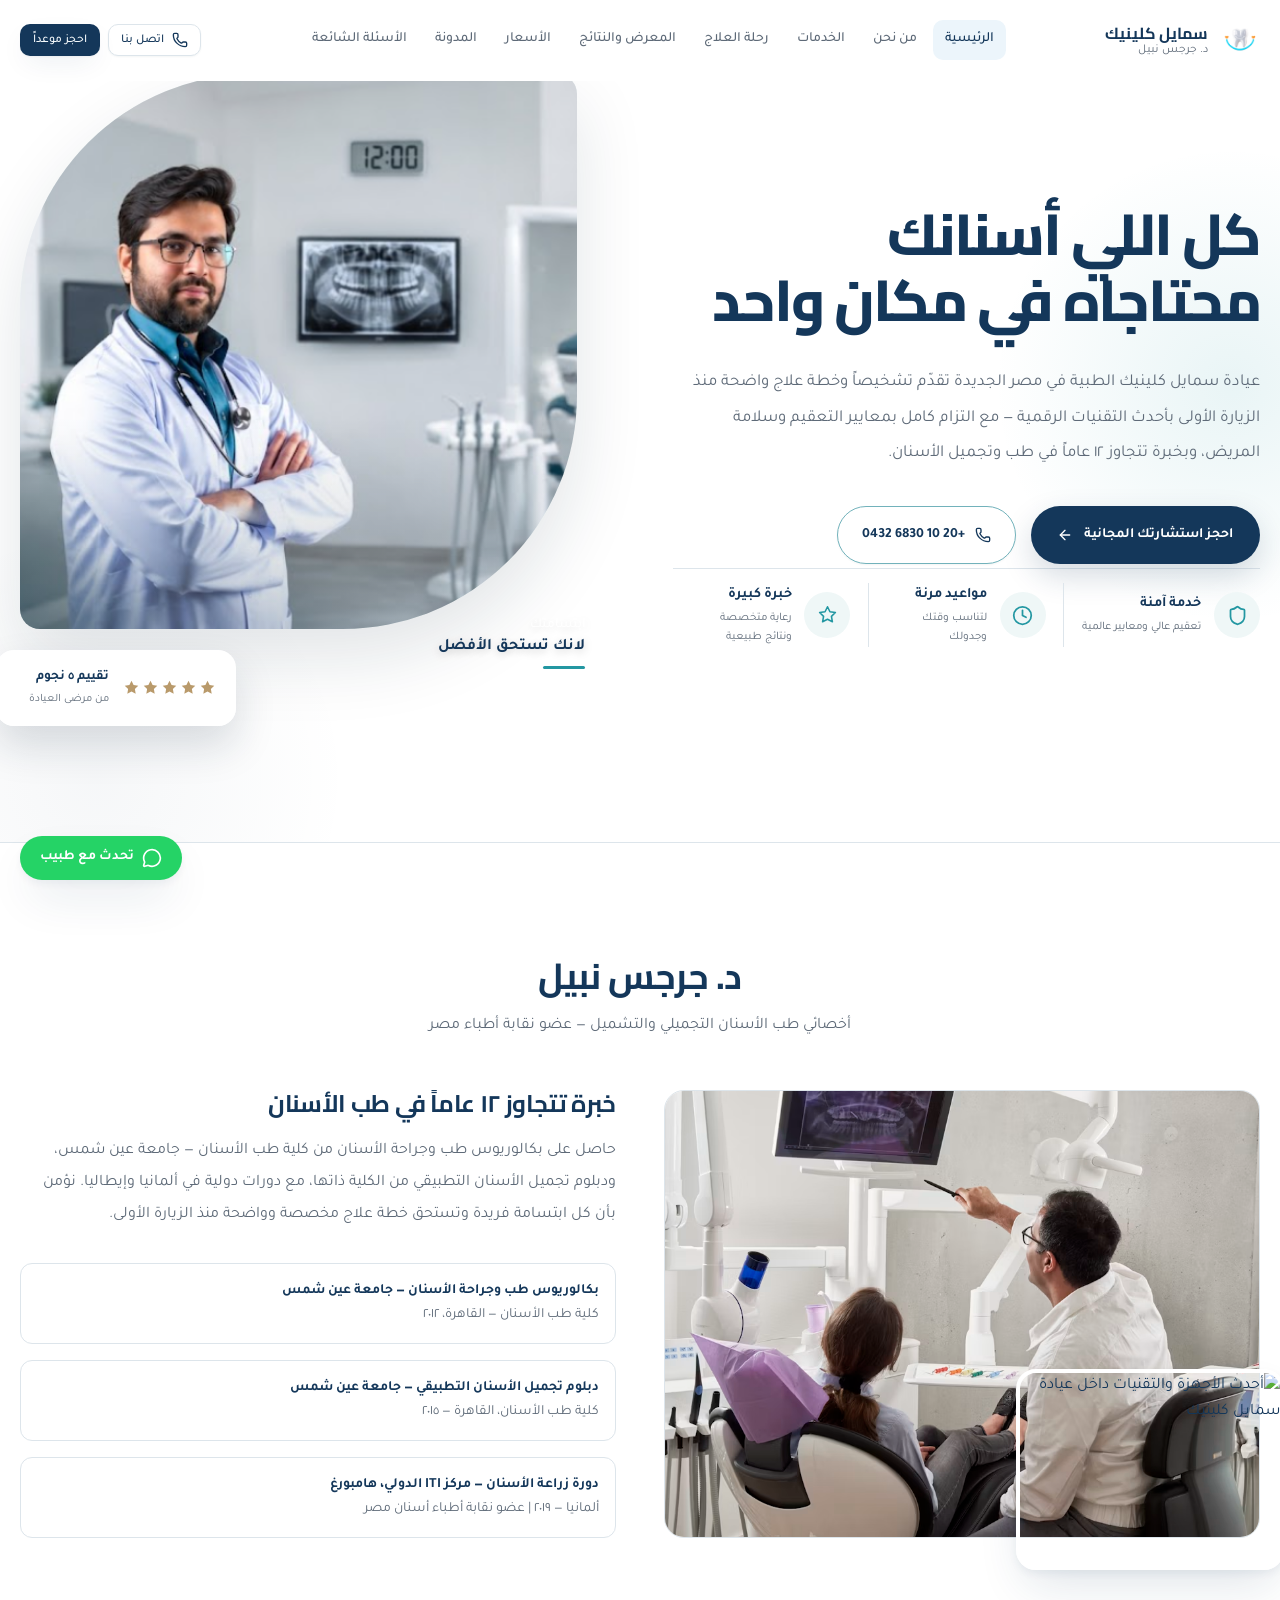
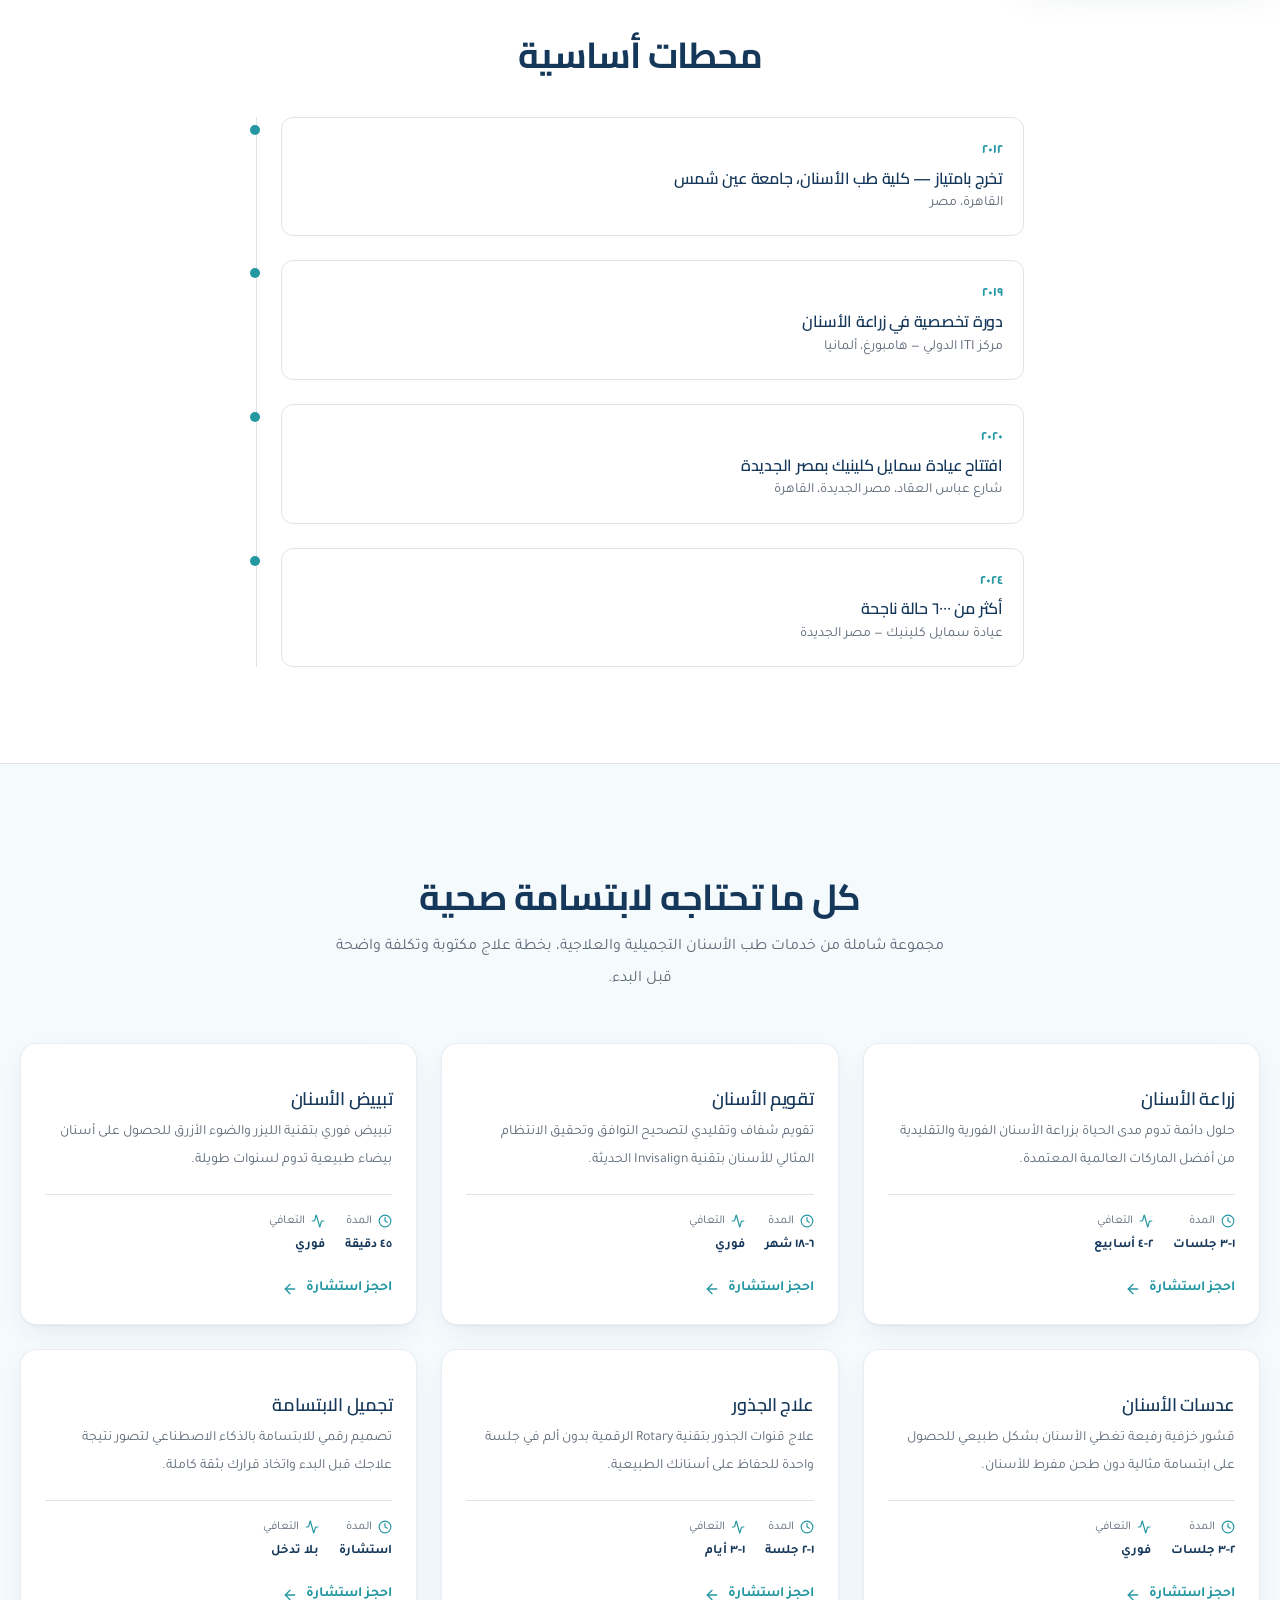
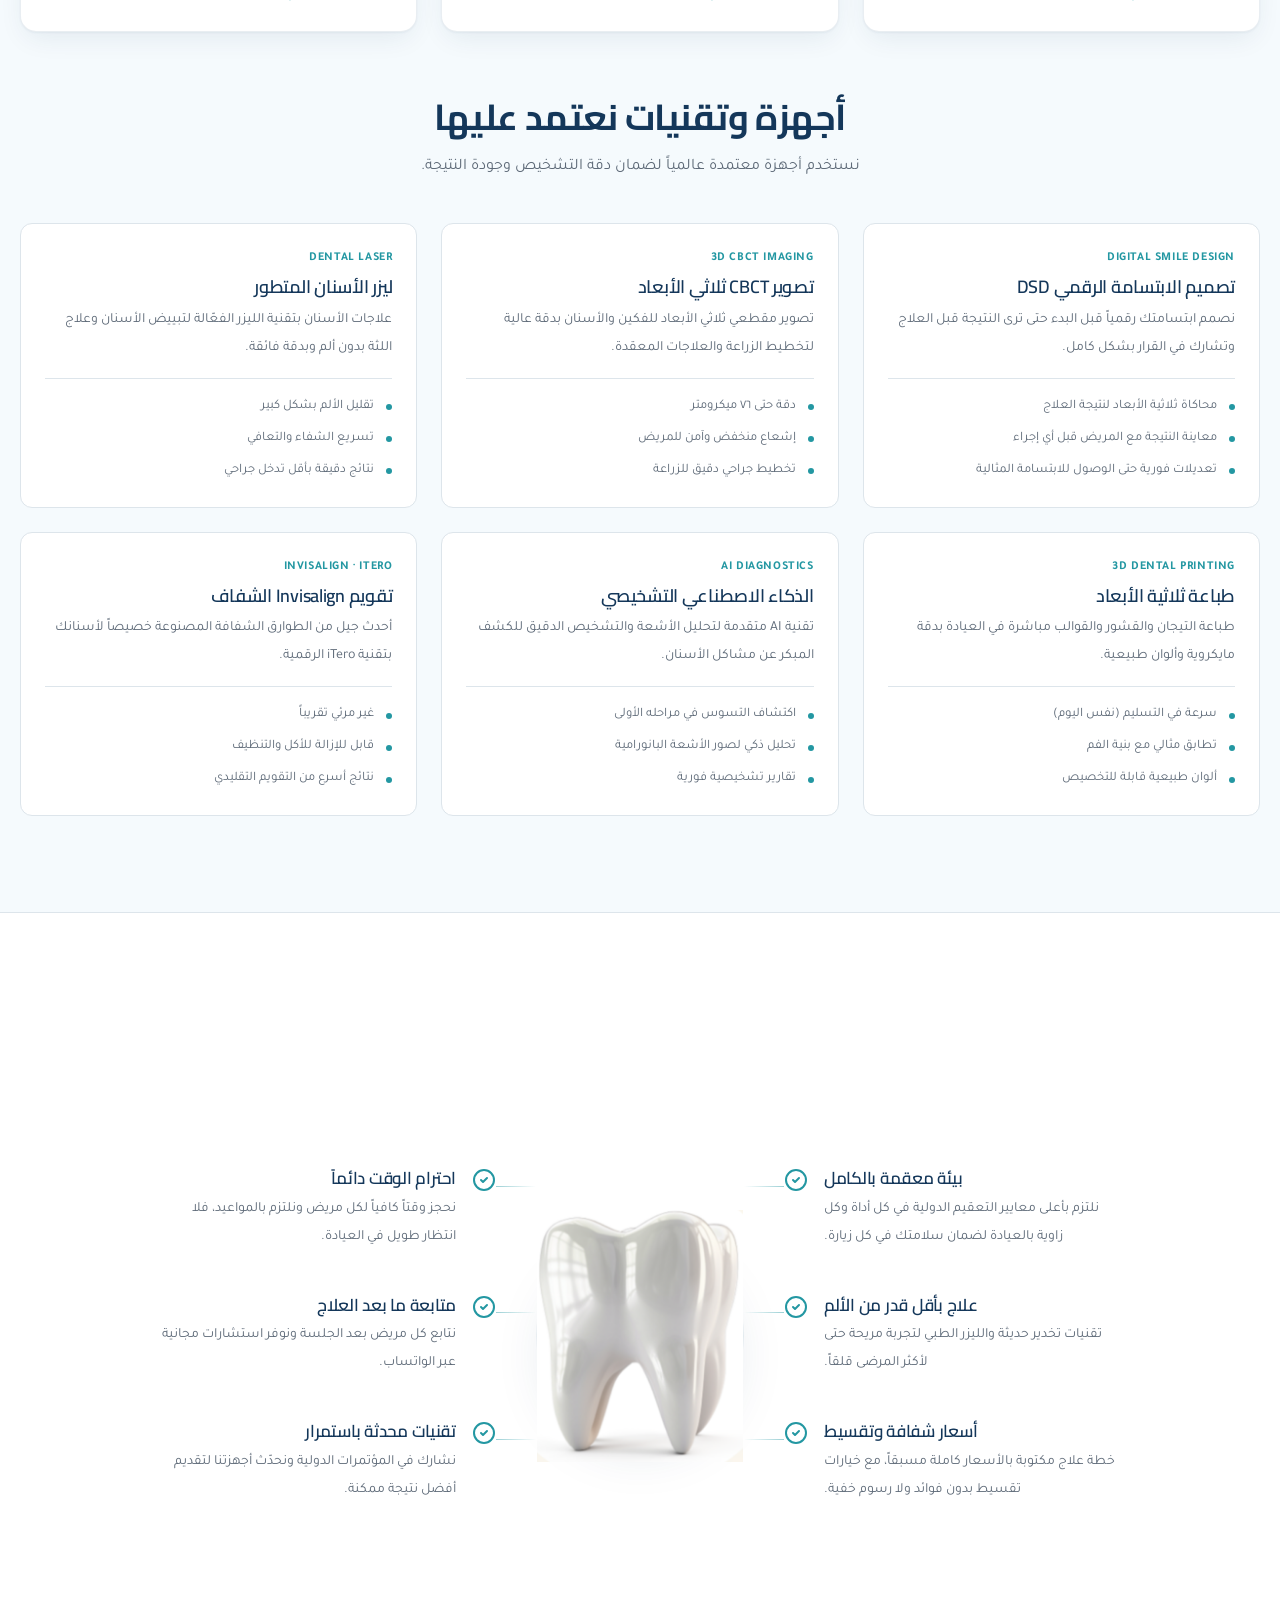
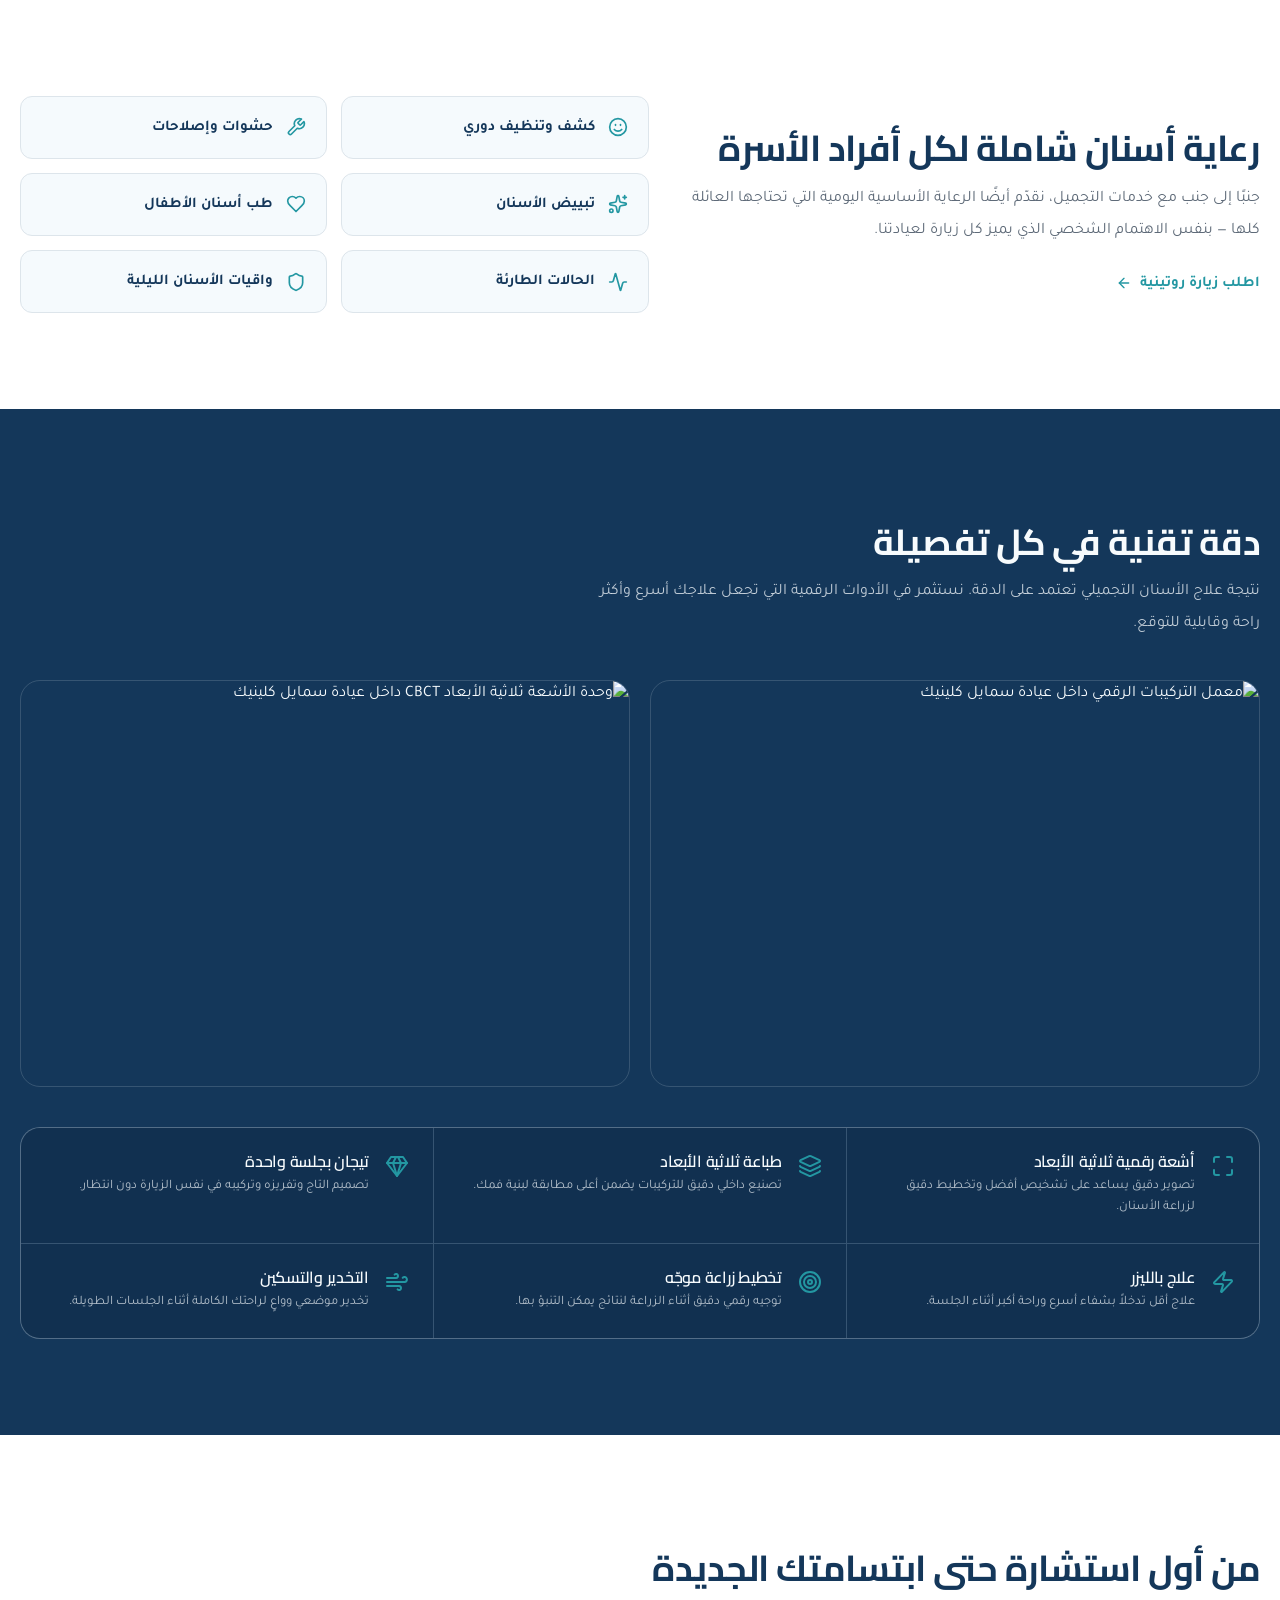
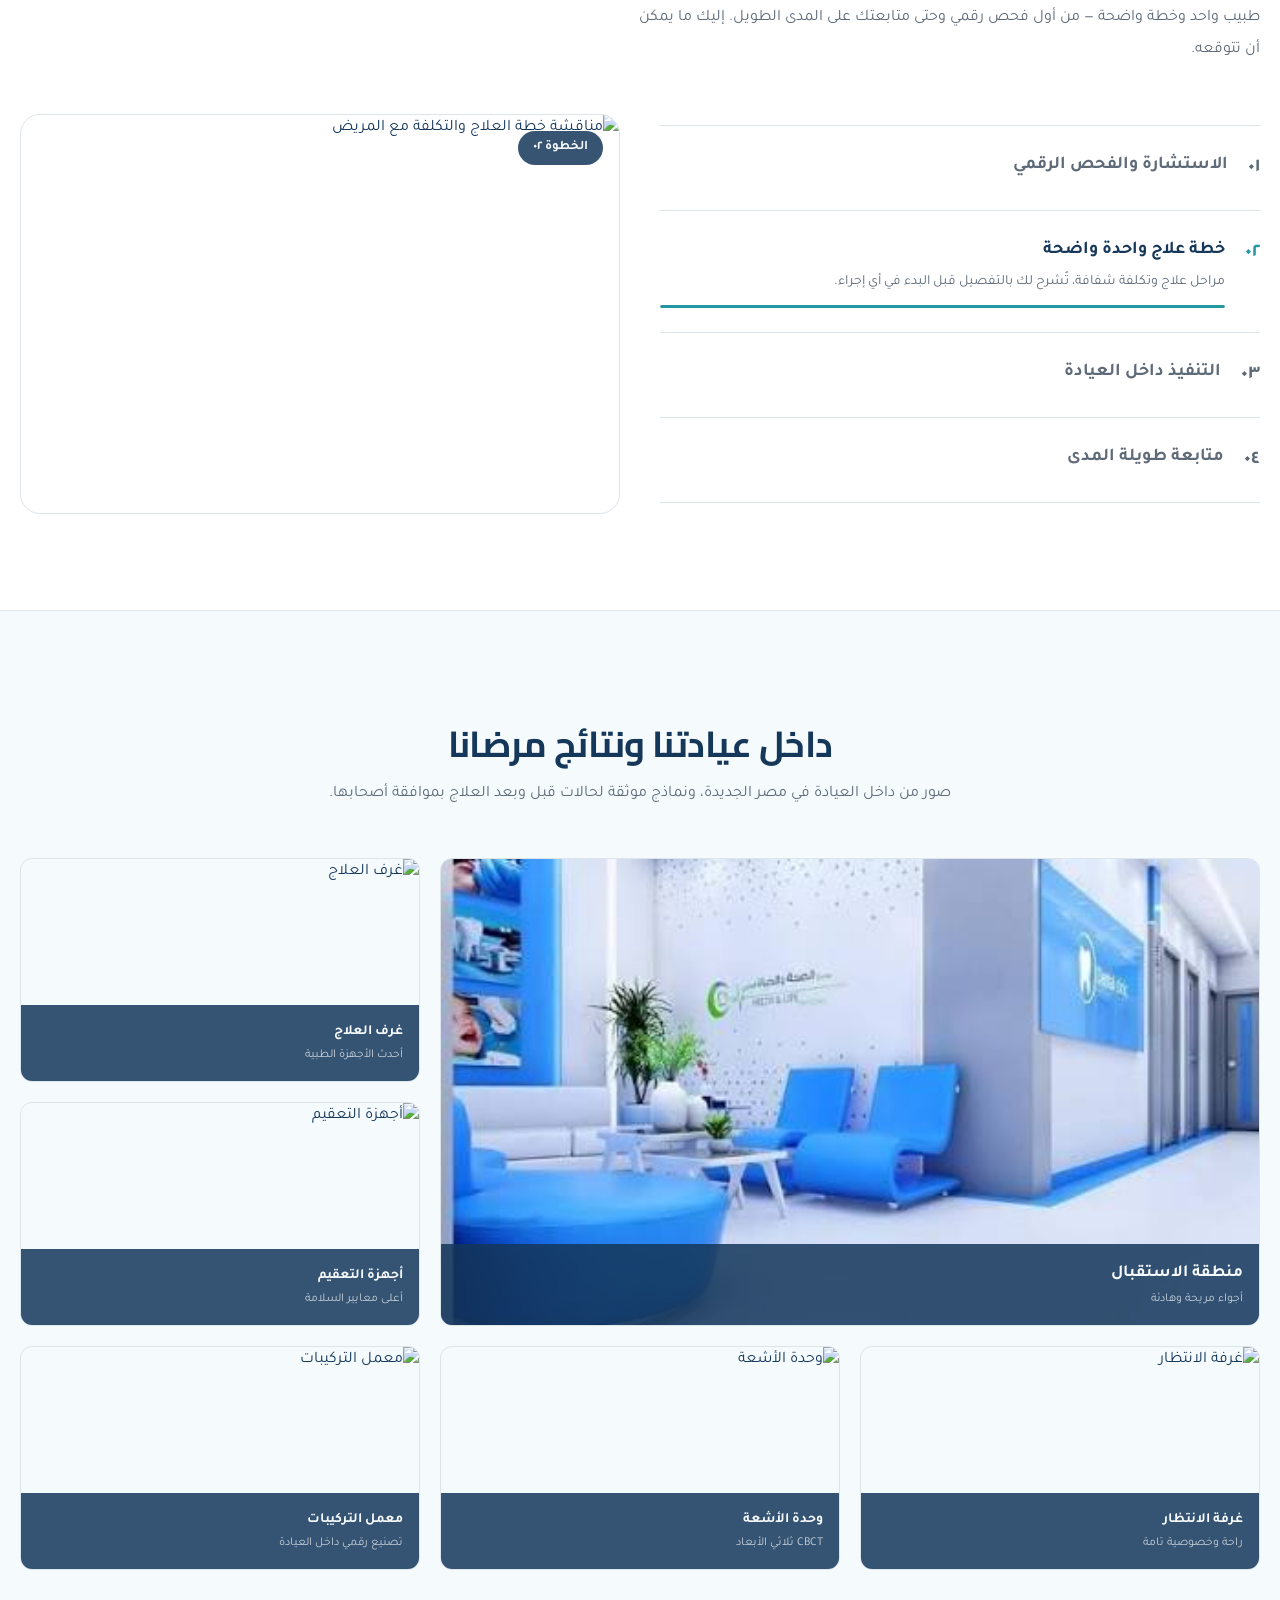
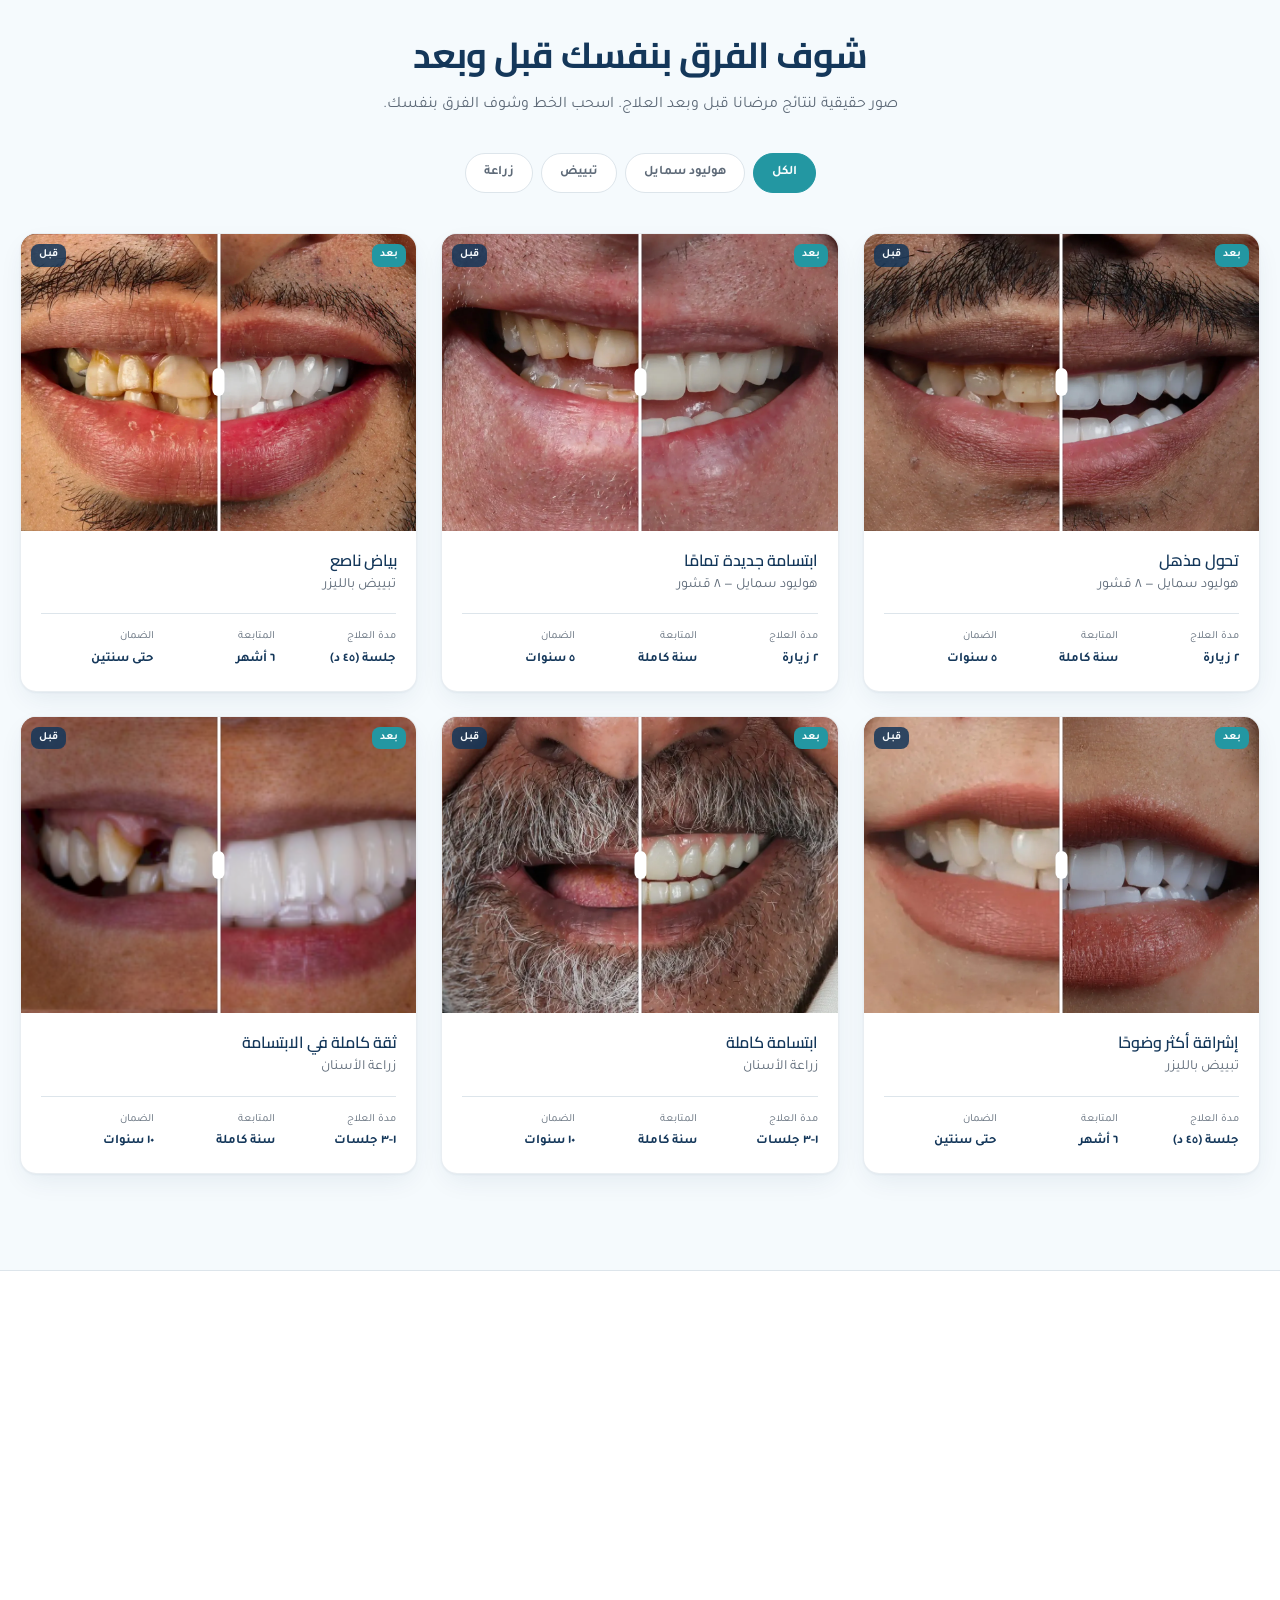
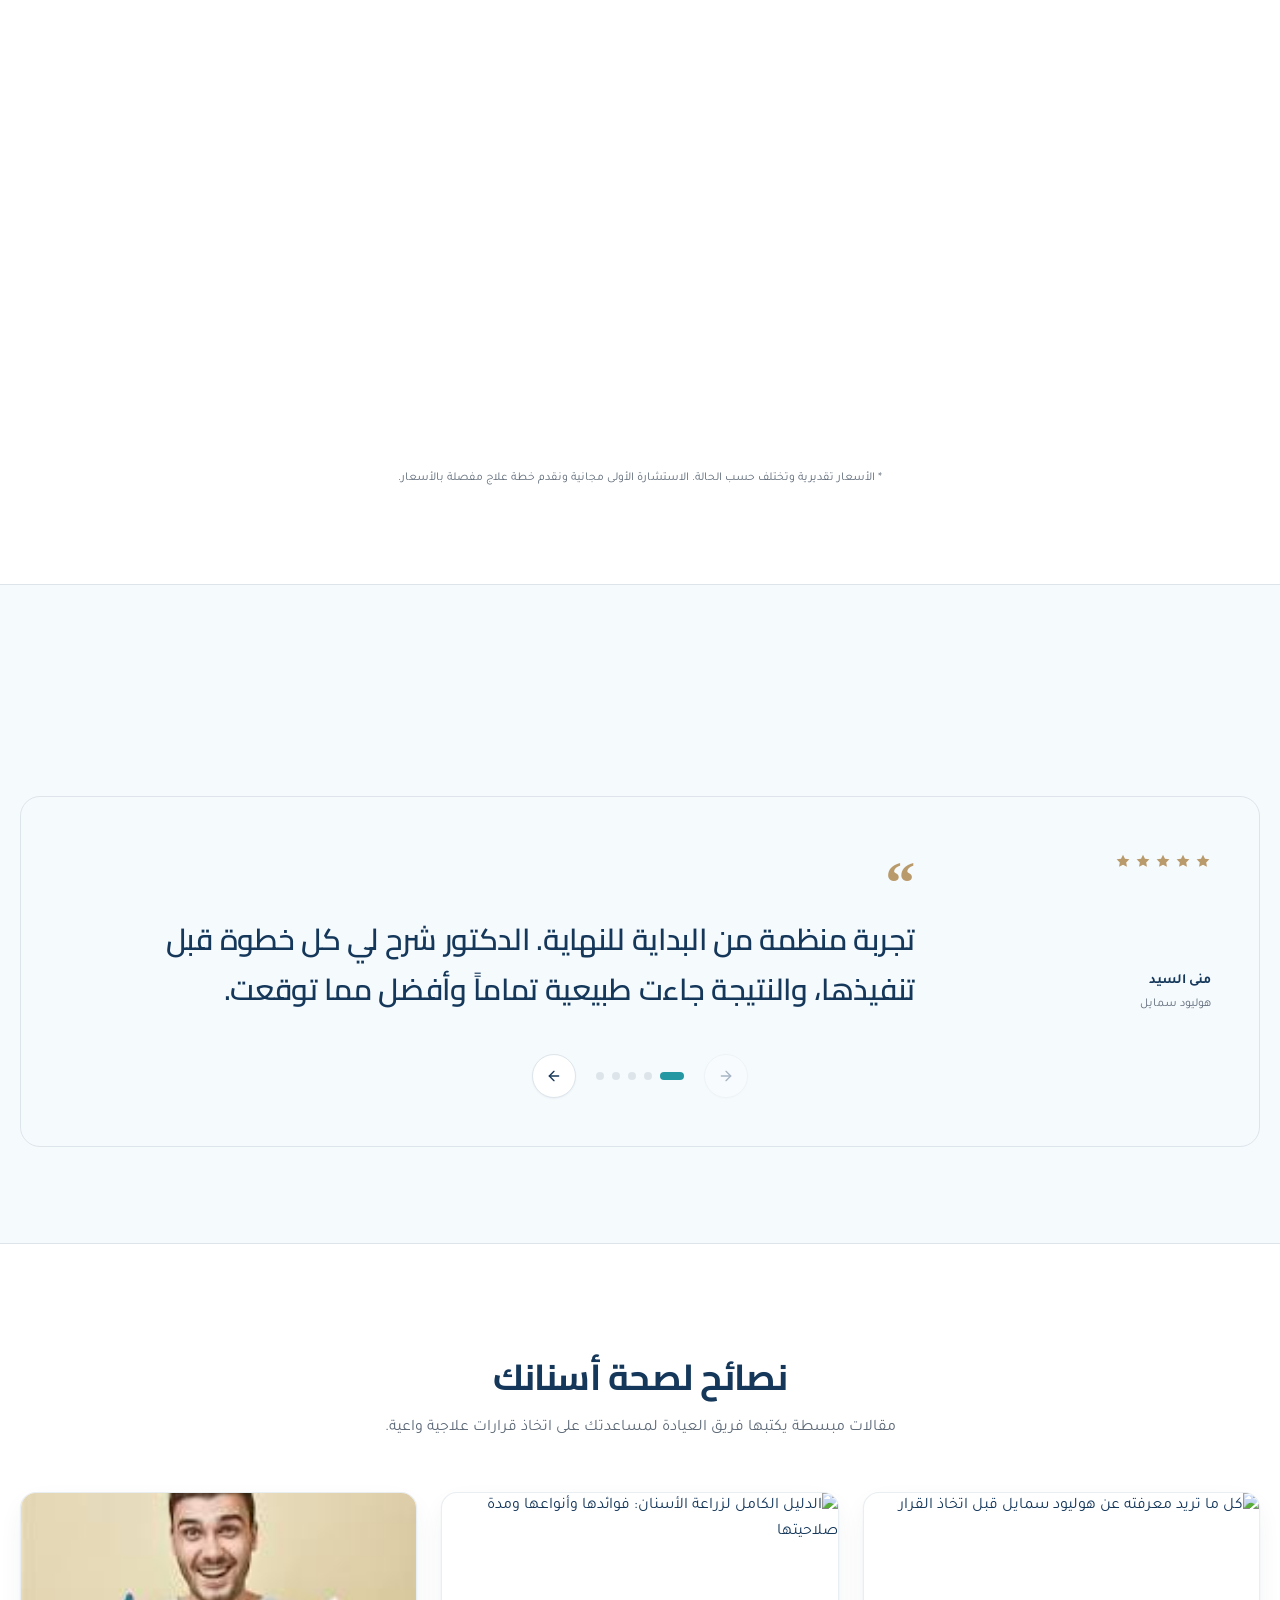
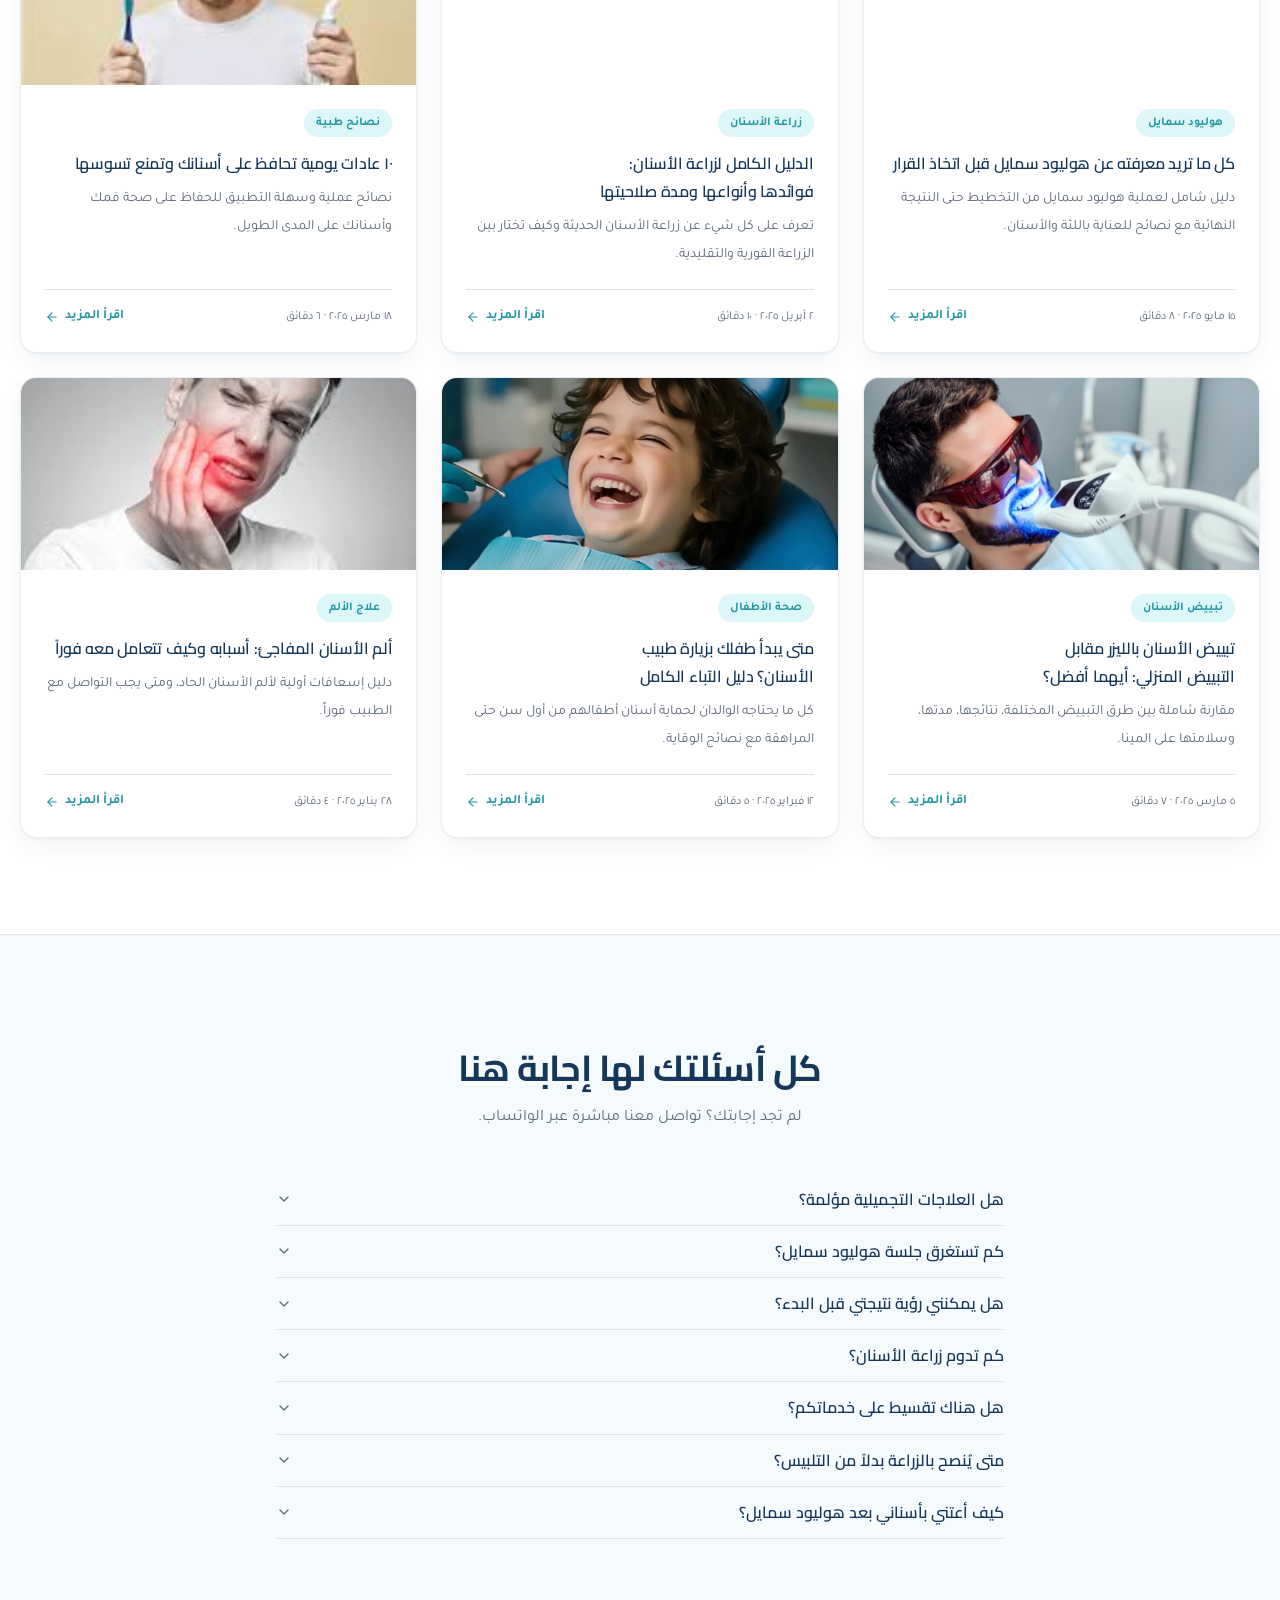
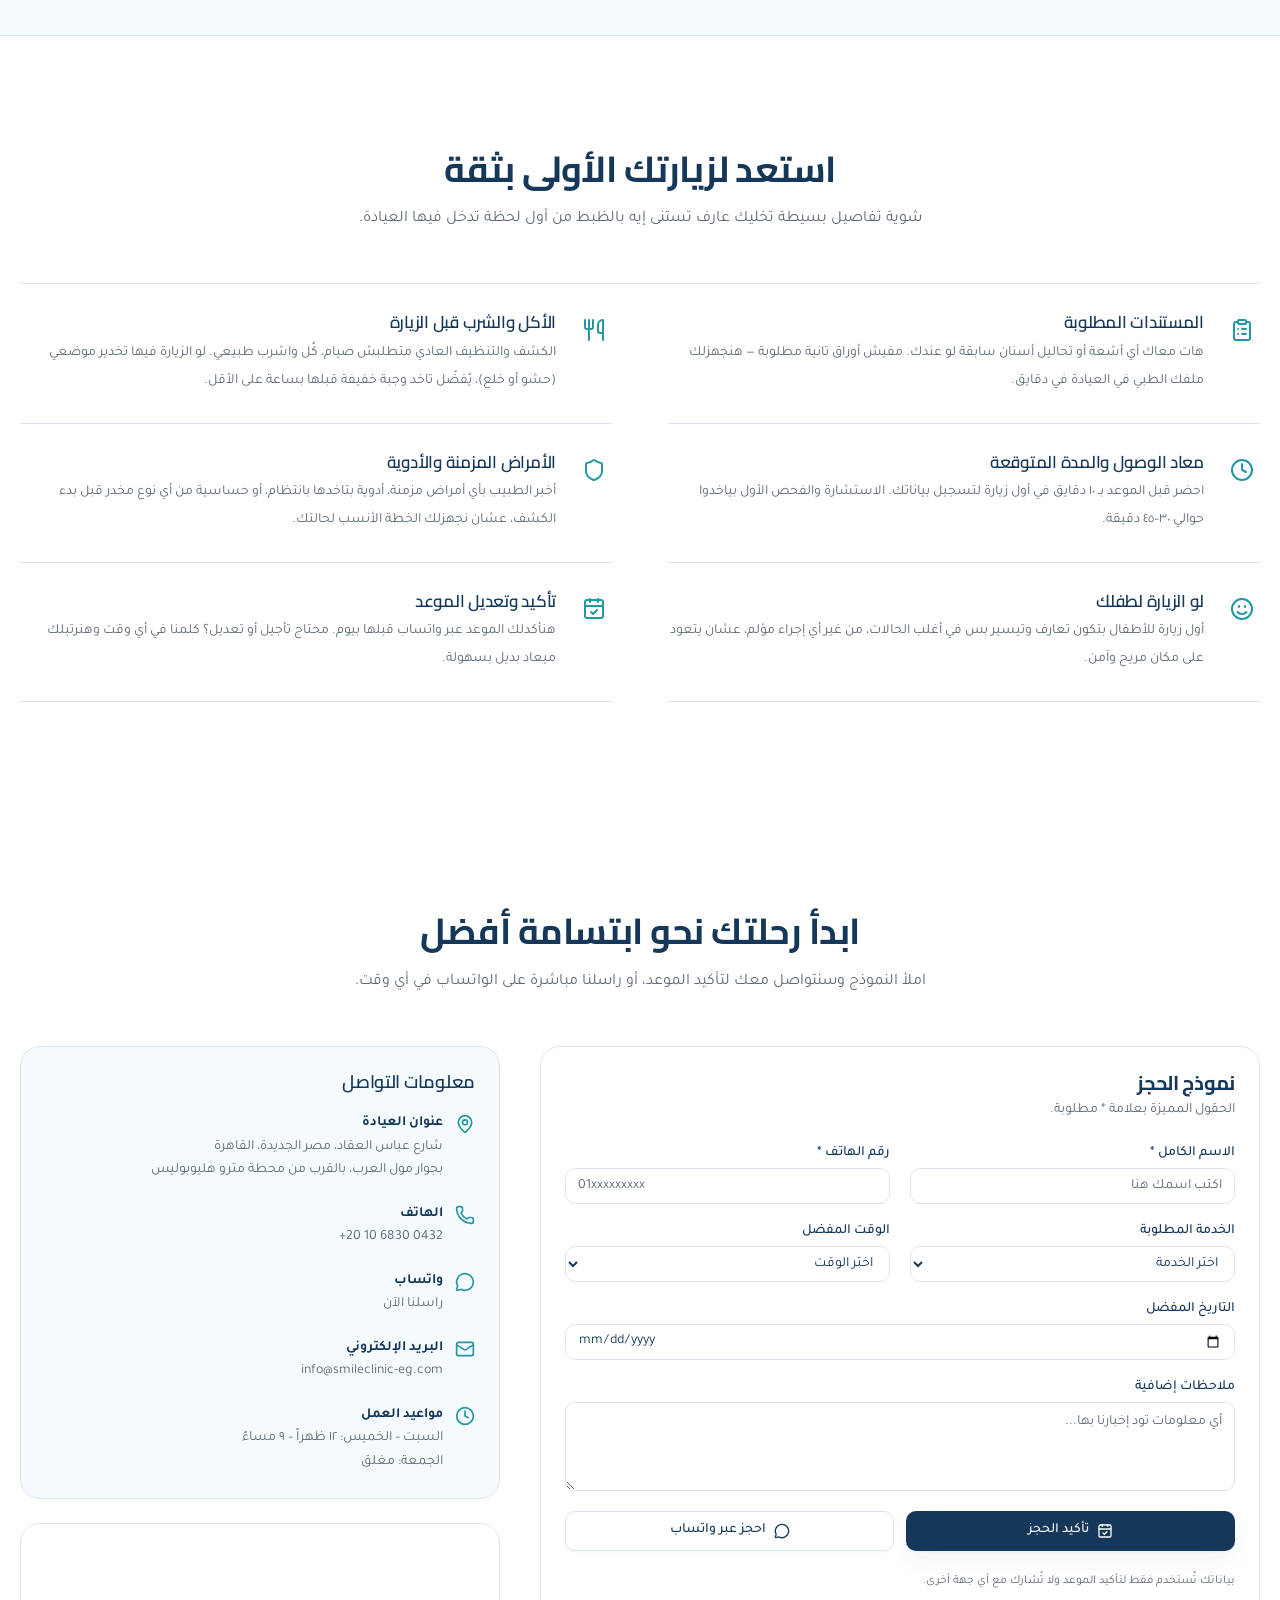
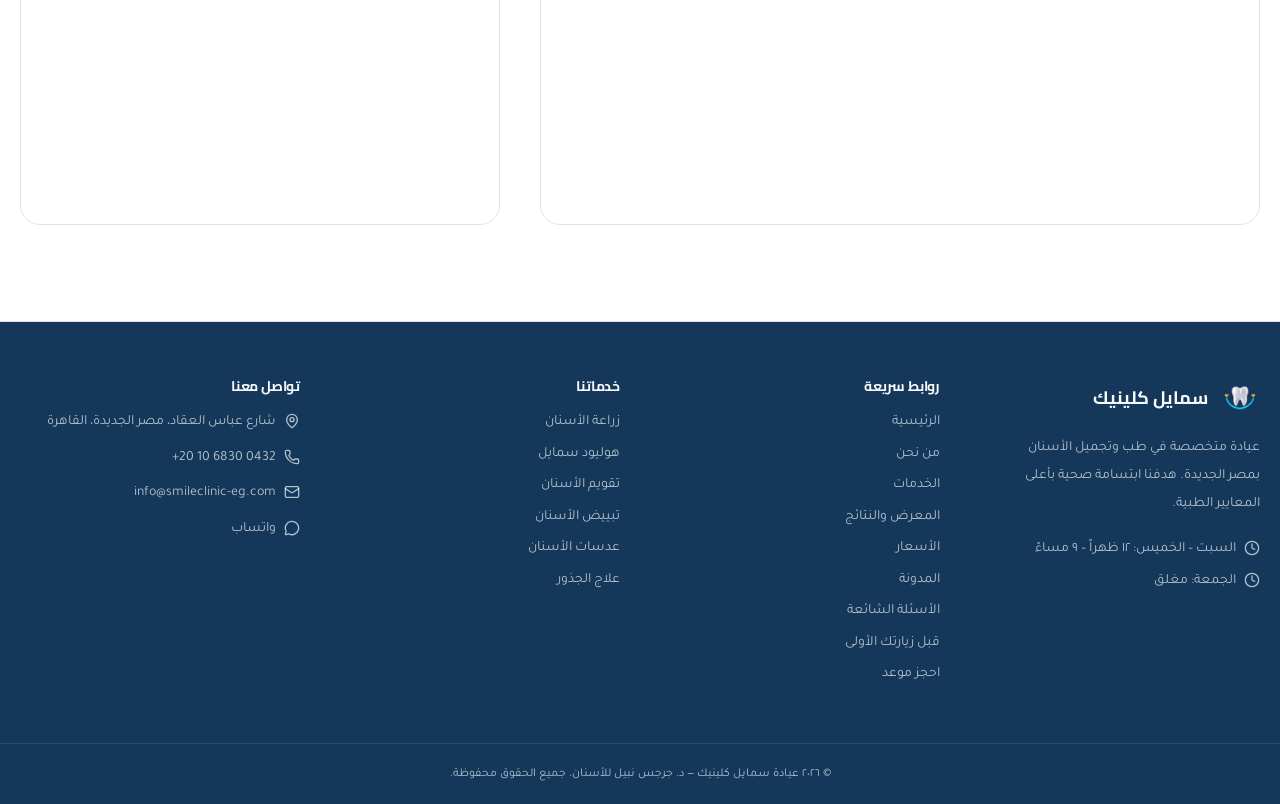
==== commit 21173d7b: "Add files via upload" ====
--- a/index.html
+++ b/index.html
@@ -88,8 +88,12 @@
     <symbol id="icon-microscope" viewBox="0 0 24 24" fill="none" stroke="currentColor" stroke-width="2" stroke-linecap="round" stroke-linejoin="round"><path d="M6 18h8" /><path d="M3 22h18" /><path d="M14 22a7 7 0 1 0 0-14h-1" /><path d="M9 14h2" /><path d="M9 12a2 2 0 0 1-2-2V6h6v4a2 2 0 0 1-2 2Z" /><path d="M12 6V3a1 1 0 0 0-1-1H9a1 1 0 0 0-1 1v3" /></symbol>
     <symbol id="icon-move-horizontal" viewBox="0 0 24 24" fill="none" stroke="currentColor" stroke-width="2" stroke-linecap="round" stroke-linejoin="round"><path d="m18 8 4 4-4 4" /><path d="M2 12h20" /><path d="m6 8-4 4 4 4" /></symbol>
     <symbol id="icon-phone" viewBox="0 0 24 24" fill="none" stroke="currentColor" stroke-width="2" stroke-linecap="round" stroke-linejoin="round"><path d="M13.832 16.568a1 1 0 0 0 1.213-.303l.355-.465A2 2 0 0 1 17 15h3a2 2 0 0 1 2 2v3a2 2 0 0 1-2 2A18 18 0 0 1 2 4a2 2 0 0 1 2-2h3a2 2 0 0 1 2 2v3a2 2 0 0 1-.8 1.6l-.468.351a1 1 0 0 0-.292 1.233 14 14 0 0 0 6.392 6.384" /></symbol>
-    <symbol id="icon-star" viewBox="0 0 24 24" fill="none" stroke="currentColor" stroke-width="2" stroke-linecap="round" stroke-linejoin="round"><path d="M11.525 2.295a.53.53 0 0 1 .95 0l2.31 4.679a2.123 2.123 0 0 0 1.595 1.16l5.166.756a.53.53 0 0 1 .294.904l-3.736 3.638a2.123 2.123 0 0 0-.611 1.878l.882 5.14a.53.53 0 0 1-.771.56l-4.618-2.428a2.122 2.122 0 0 0-1.973 0L6.396 21.01a.53.53 0 0 1-.77-.56l.881-5.139a2.122 2.122 0 0 0-.611-1.879L2.16 9.795a.53.53 0 0 1 .294-.906l5.165-.755a2.122 2.122 0 0 0 1.597-1.16z" /></symbol>
-    <symbol id="icon-x" viewBox="0 0 24 24" fill="none" stroke="currentColor" stroke-width="2" stroke-linecap="round" stroke-linejoin="round"><path d="M18 6 6 18" /><path d="m6 6 12 12" /></symbol>
+<symbol id="icon-star" viewBox="0 0 24 24">
+  <path
+    d="M12 2.5l2.95 5.98 6.6.96-4.78 4.66 1.13 6.58L12 17.57l-5.9 3.11 1.13-6.58-4.78-4.66 6.6-.96L12 2.5z"
+    fill="currentColor">
+  </path>
+</symbol>    <symbol id="icon-x" viewBox="0 0 24 24" fill="none" stroke="currentColor" stroke-width="2" stroke-linecap="round" stroke-linejoin="round"><path d="M18 6 6 18" /><path d="m6 6 12 12" /></symbol>
     <symbol id="icon-syringe" viewBox="0 0 24 24" fill="none" stroke="currentColor" stroke-width="2" stroke-linecap="round" stroke-linejoin="round"><path d="m18 2 4 4" /><path d="m17 7 3-3" /><path d="M19 9 8.7 19.3c-1 1-2.5 1-3.4 0l-.6-.6c-1-1-1-2.5 0-3.4L15 5" /><path d="m9 11 4 4" /><path d="m5 19-3 3" /><path d="m14 4 6 6" /></symbol>
     <symbol id="icon-align-center" viewBox="0 0 24 24" fill="none" stroke="currentColor" stroke-width="2" stroke-linecap="round" stroke-linejoin="round"><path d="M21 5H3" /><path d="M17 12H7" /><path d="M19 19H5" /></symbol>
     <symbol id="icon-sparkles" viewBox="0 0 24 24" fill="none" stroke="currentColor" stroke-width="2" stroke-linecap="round" stroke-linejoin="round"><path d="M11.017 2.814a1 1 0 0 1 1.966 0l1.051 5.558a2 2 0 0 0 1.594 1.594l5.558 1.051a1 1 0 0 1 0 1.966l-5.558 1.051a2 2 0 0 0-1.594 1.594l-1.051 5.558a1 1 0 0 1-1.966 0l-1.051-5.558a2 2 0 0 0-1.594-1.594l-5.558-1.051a1 1 0 0 1 0-1.966l5.558-1.051a2 2 0 0 0 1.594-1.594z" /><path d="M20 2v4" /><path d="M22 4h-4" /><circle cx="4" cy="20" r="2" /></symbol>
@@ -188,9 +192,7 @@
       </span>
 
       <h1 class="hero__title">
-        رعاية طبية متخصصة 
-        لأسنانك وابتسامتك
-      </h1>
+كل اللي أسنانك محتاجاه في مكان واحد</h1>
 
       <p class="hero__desc">
 عيادة سمايل كلينيك الطبية في مصر الجديدة تقدّم تشخيصاً وخطة علاج واضحة منذ الزيارة الأولى بأحدث التقنيات الرقمية — مع التزام كامل بمعايير التعقيم وسلامة المريض، وبخبرة تتجاوز ١٢ عاماً في طب وتجميل الأسنان.
@@ -285,19 +287,19 @@
       <!-- عبارة صغيرة على الصورة -->
       <div class="hero__quote">
         <span>ابتسامتك</span>
-        <strong>تستحق الأفضل</strong>
+        <strong> لانك تستحق الأفضل</strong>
       </div>
 
       <!-- تقييم -->
       <div class="hero__badge">
 
         <div class="hero__badge-stars" aria-hidden="true">
-          <svg class="icon"><use href="#icon-star"></use></svg>
-          <svg class="icon"><use href="#icon-star"></use></svg>
-          <svg class="icon"><use href="#icon-star"></use></svg>
-          <svg class="icon"><use href="#icon-star"></use></svg>
-          <svg class="icon"><use href="#icon-star"></use></svg>
-        </div>
+  <svg class="icon"><use href="#icon-star"></use></svg>
+  <svg class="icon"><use href="#icon-star"></use></svg>
+  <svg class="icon"><use href="#icon-star"></use></svg>
+  <svg class="icon"><use href="#icon-star"></use></svg>
+  <svg class="icon"><use href="#icon-star"></use></svg>
+</div>
 
         <div class="hero__badge-content">
           <strong>تقييم ٥ نجوم</strong>
@@ -635,8 +637,8 @@
       <div class="container">
         <div class="section-heading section-heading--center">
           <span class="eyebrow">لماذا نحن</span>
-          <h2 class="section-heading__title">ما يجعلنا الخيار الأول</h2>
-          <p class="section-heading__desc">نبني علاقة طويلة الأمد قائمة على الوضوح والالتزام.</p>
+          <h2 class="section-heading__title">اختيارك الصح يبدأ من هنا</h2>
+          <p class="section-heading__desc">وضوح في كل خطوة، اهتمام بكل تفاصيل علاجك، والتزام حقيقي براحتك ورضاك.</p>
         </div>
 
         <div class="why-showcase">
@@ -1058,8 +1060,8 @@
         <div class="compare-section">
           <div class="section-heading section-heading--center">
             <span class="eyebrow">قبل وبعد</span>
-            <h2 class="section-heading__title">التحول قبل وبعد</h2>
-            <p class="section-heading__desc">نتائج حقيقية لمرضانا تتحدث بنفسها. اسحب الخط للمقارنة مباشرةً.</p>
+            <h2 class="section-heading__title">شوف الفرق بنفسك قبل وبعد</h2>
+            <p class="section-heading__desc">صور حقيقية لنتائج مرضانا قبل وبعد العلاج. اسحب الخط وشوف الفرق بنفسك.</p>
           </div>
 
           <div class="compare-filters" role="tablist" aria-label="تصفية النتائج حسب نوع العلاج">
@@ -1406,8 +1408,8 @@
       <div class="container">
         <div class="section-heading section-heading--center">
           <span class="eyebrow">الأسعار</span>
-          <h2 class="section-heading__title">باقات شفافة بدون رسوم مخفية</h2>
-          <p class="section-heading__desc">أسعار تقديرية تبدأ من القيم التالية، وتُحدد بدقة بعد الفحص الأول.</p>
+          <h2 class="section-heading__title">اعرف تكلفة علاجك من البداية</h2>
+          <p class="section-heading__desc">هتعرف تكلفة العلاج كام من البداية، وإيه اللي بيشمله السعر، وأي تكلفة إضافية ممكن تحتاجها بعد الكشف هنعرفك بيها قبل ما تبدأ.</p>
         </div>
 
         <div class="pricing-grid">
--- a/css/style.css
+++ b/css/style.css
@@ -87,7 +87,7 @@
 
 
     --color-background: oklch(1 0 0);
-  --color-foreground: oklch(0.24 0.035 250);
+  --color-foreground: oklch(0.33 0.075 252);
   --color-card: oklch(1 0 0);
   --color-card-foreground: oklch(0.24 0.035 250);
 
--- a/css/components.css
+++ b/css/components.css
@@ -798,6 +798,7 @@
   height: 17px;
 
   fill: currentColor;
+  
 }
 
 
@@ -853,7 +854,7 @@
   }
 
   .hero__title {
-    font-size: 4.6rem;
+    font-size: 3.6rem;
   }
 }
 
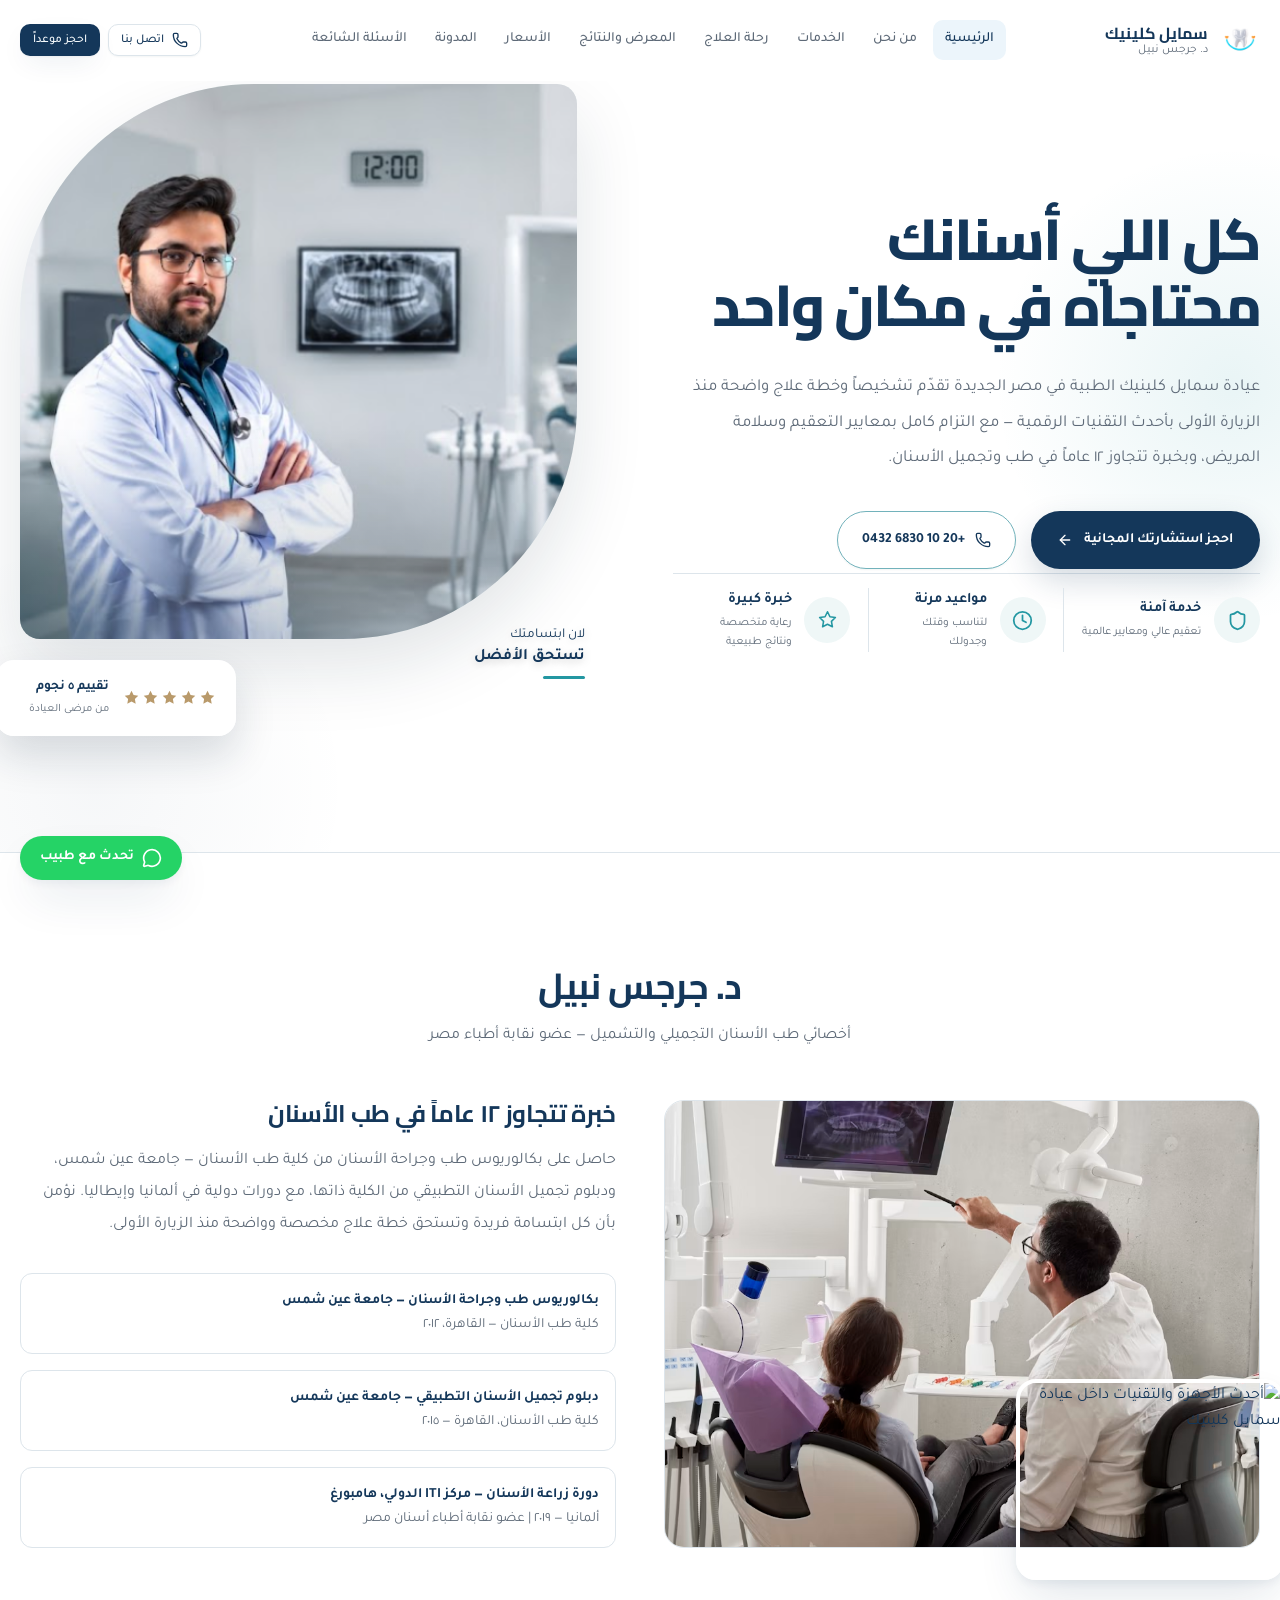
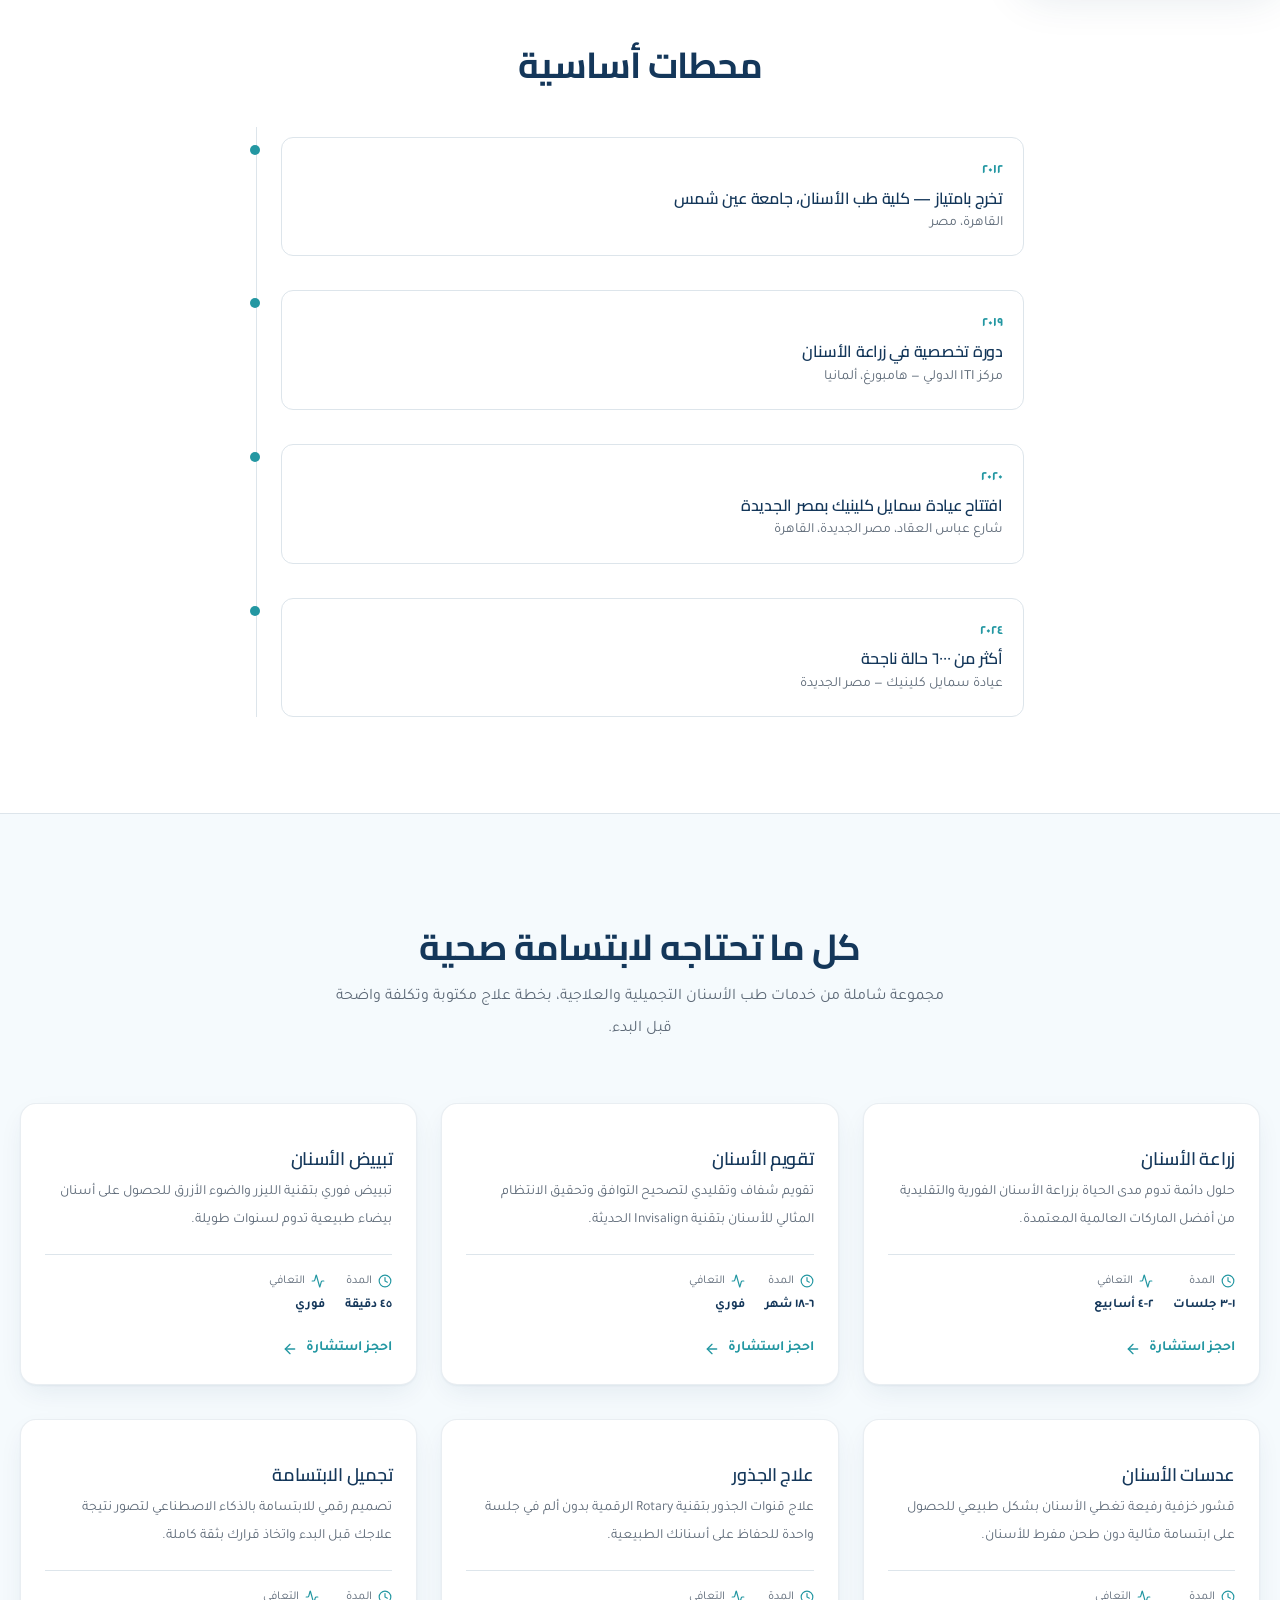
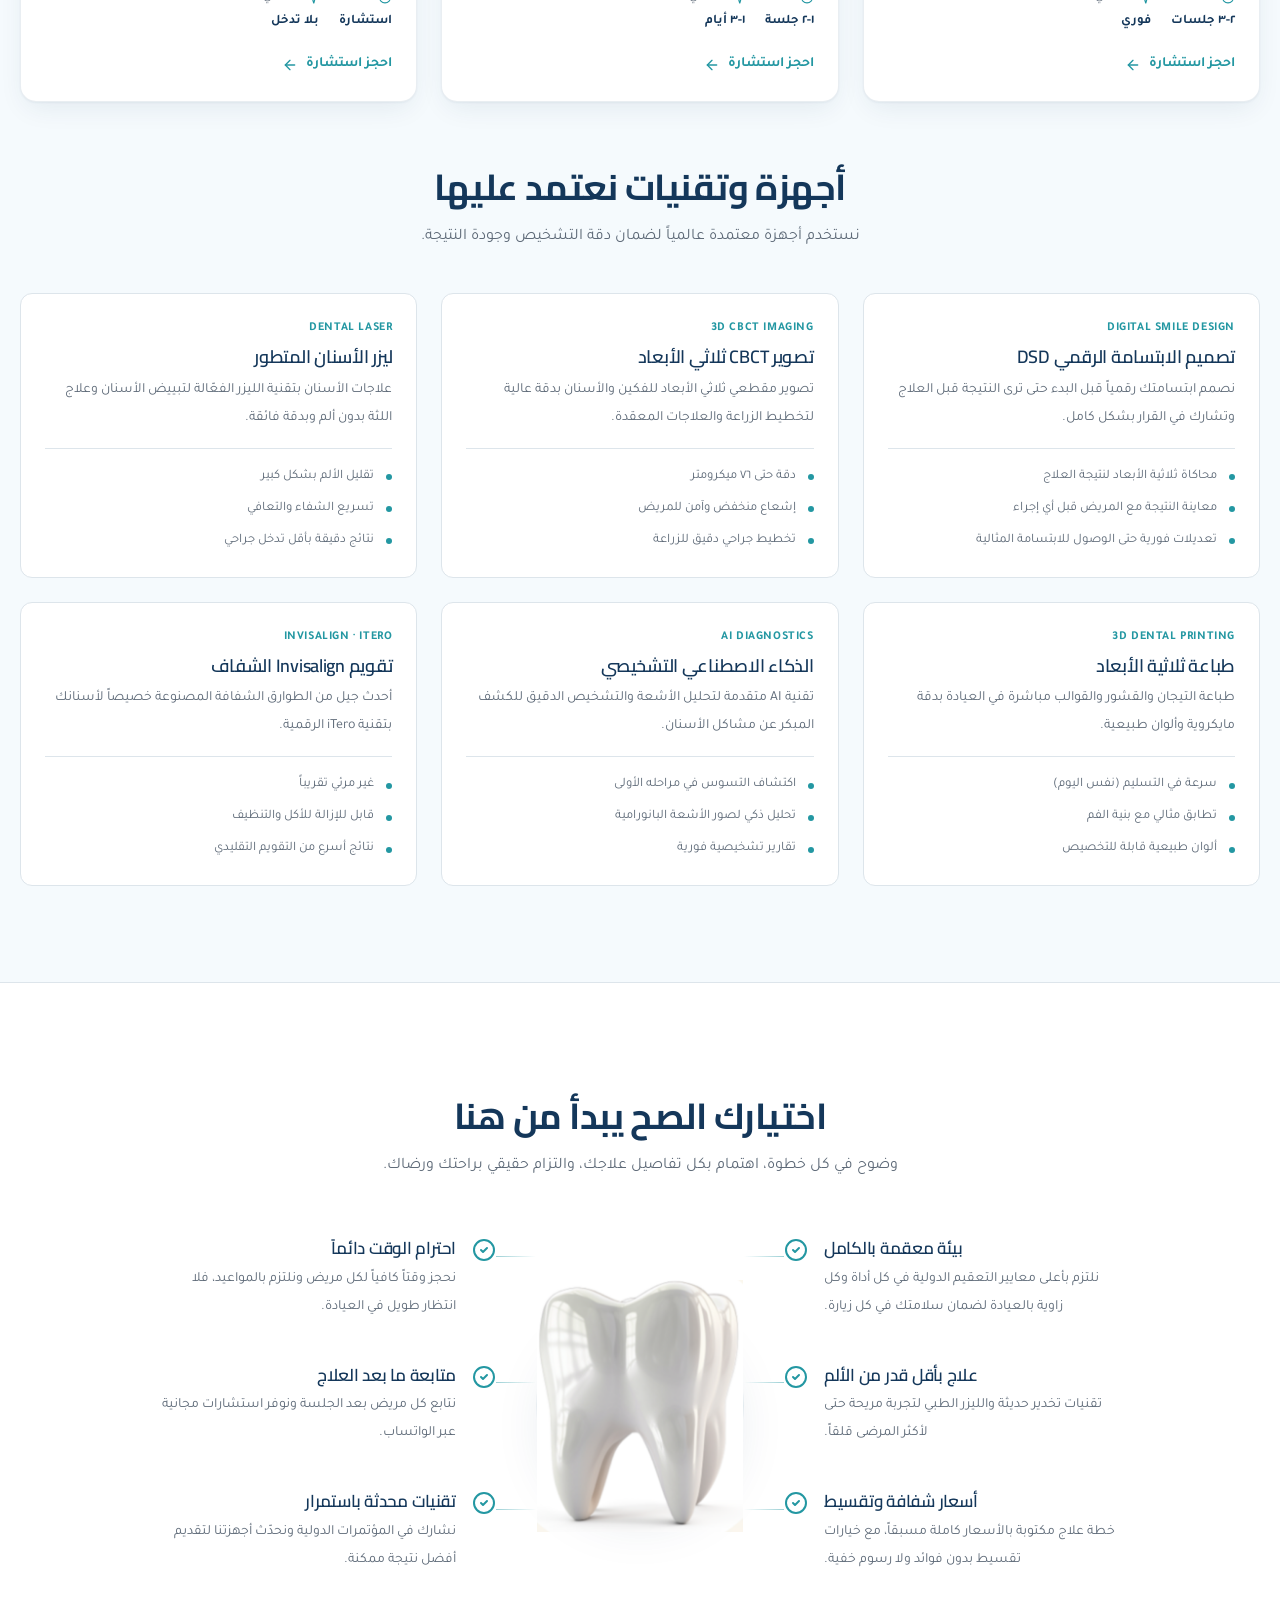
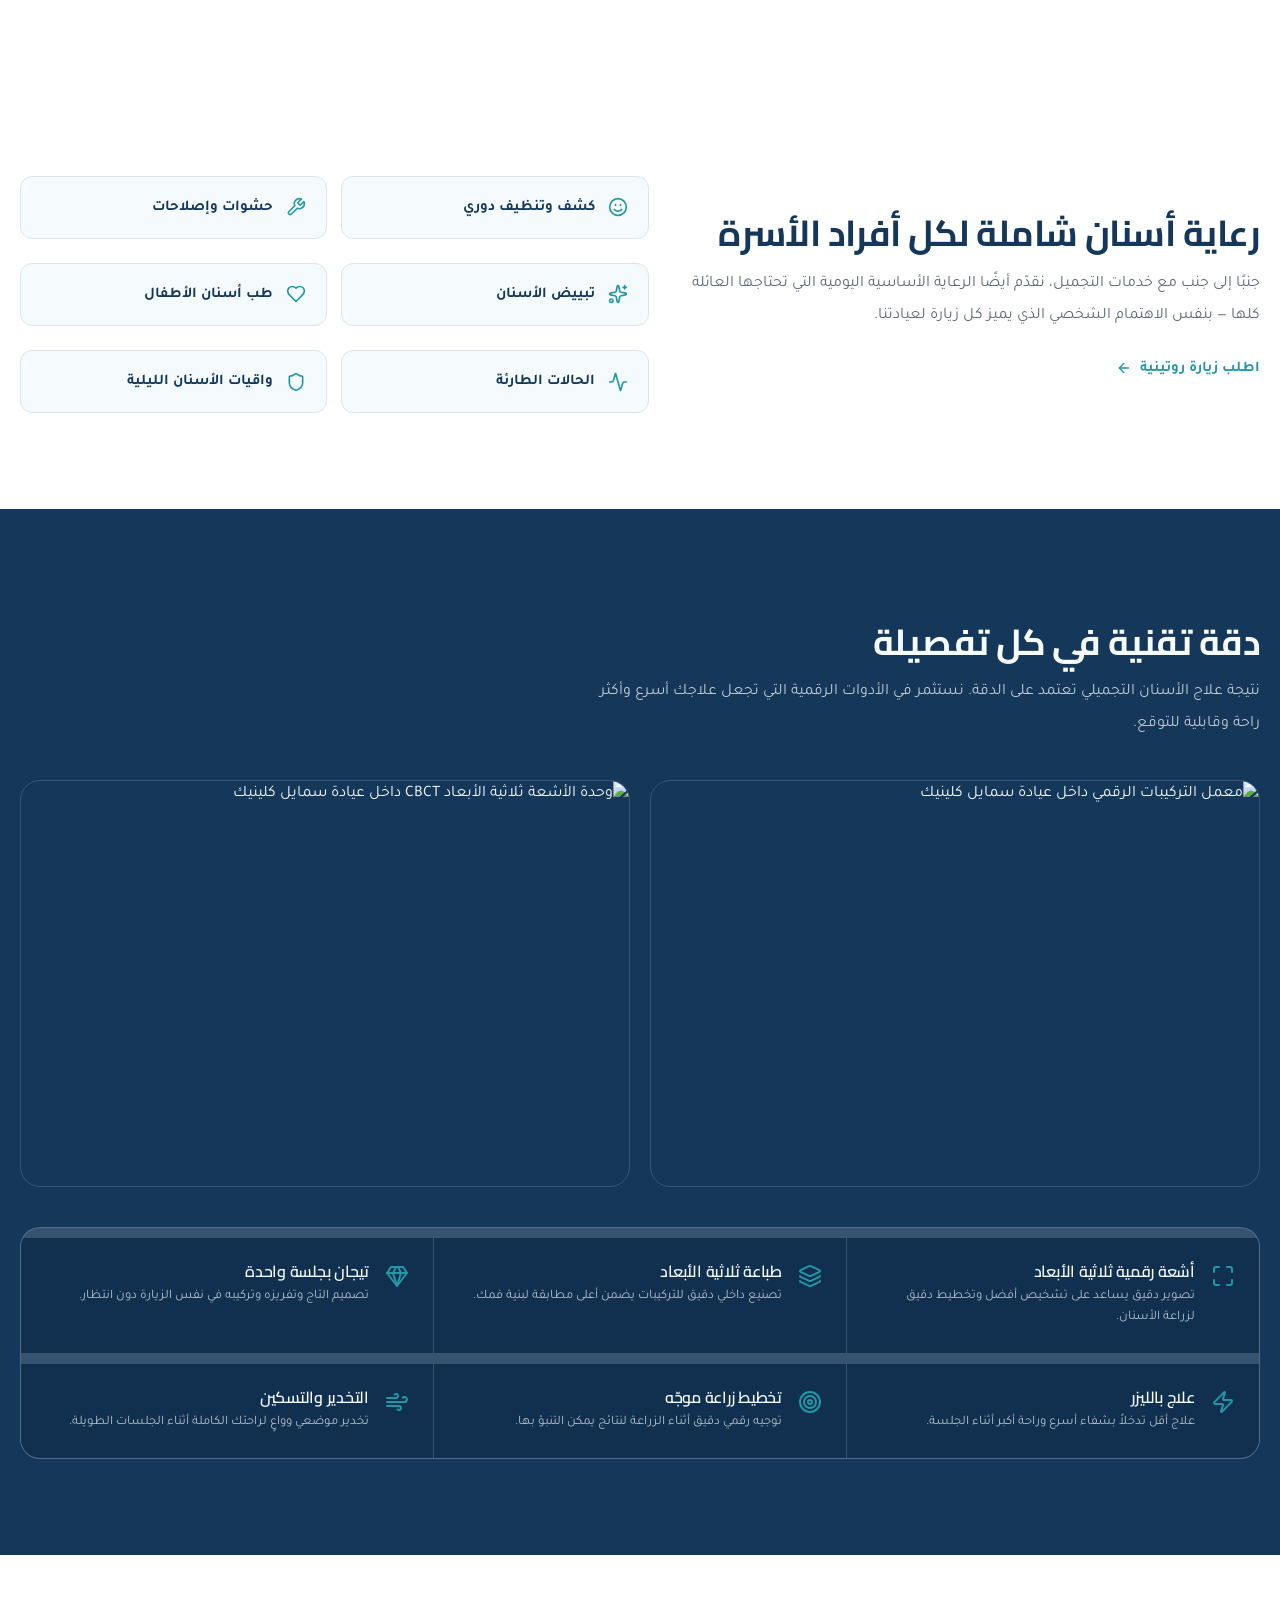
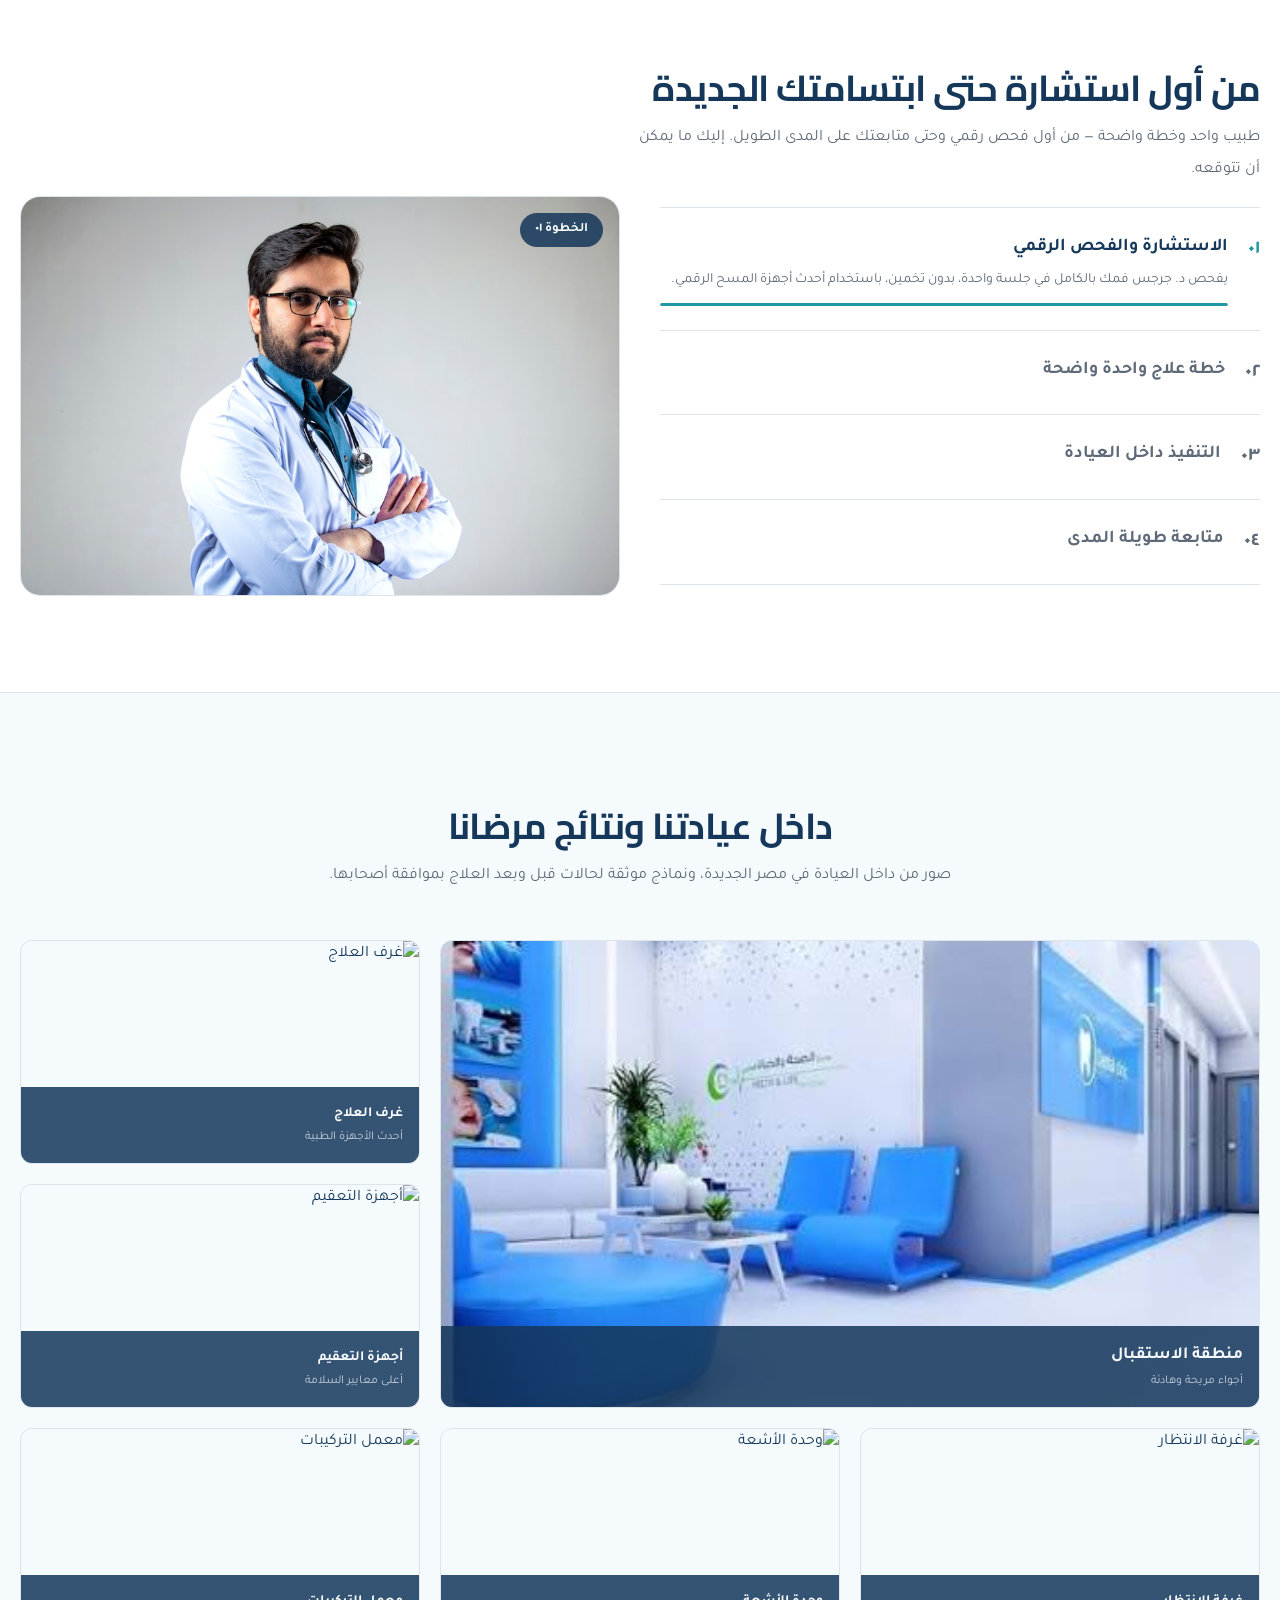
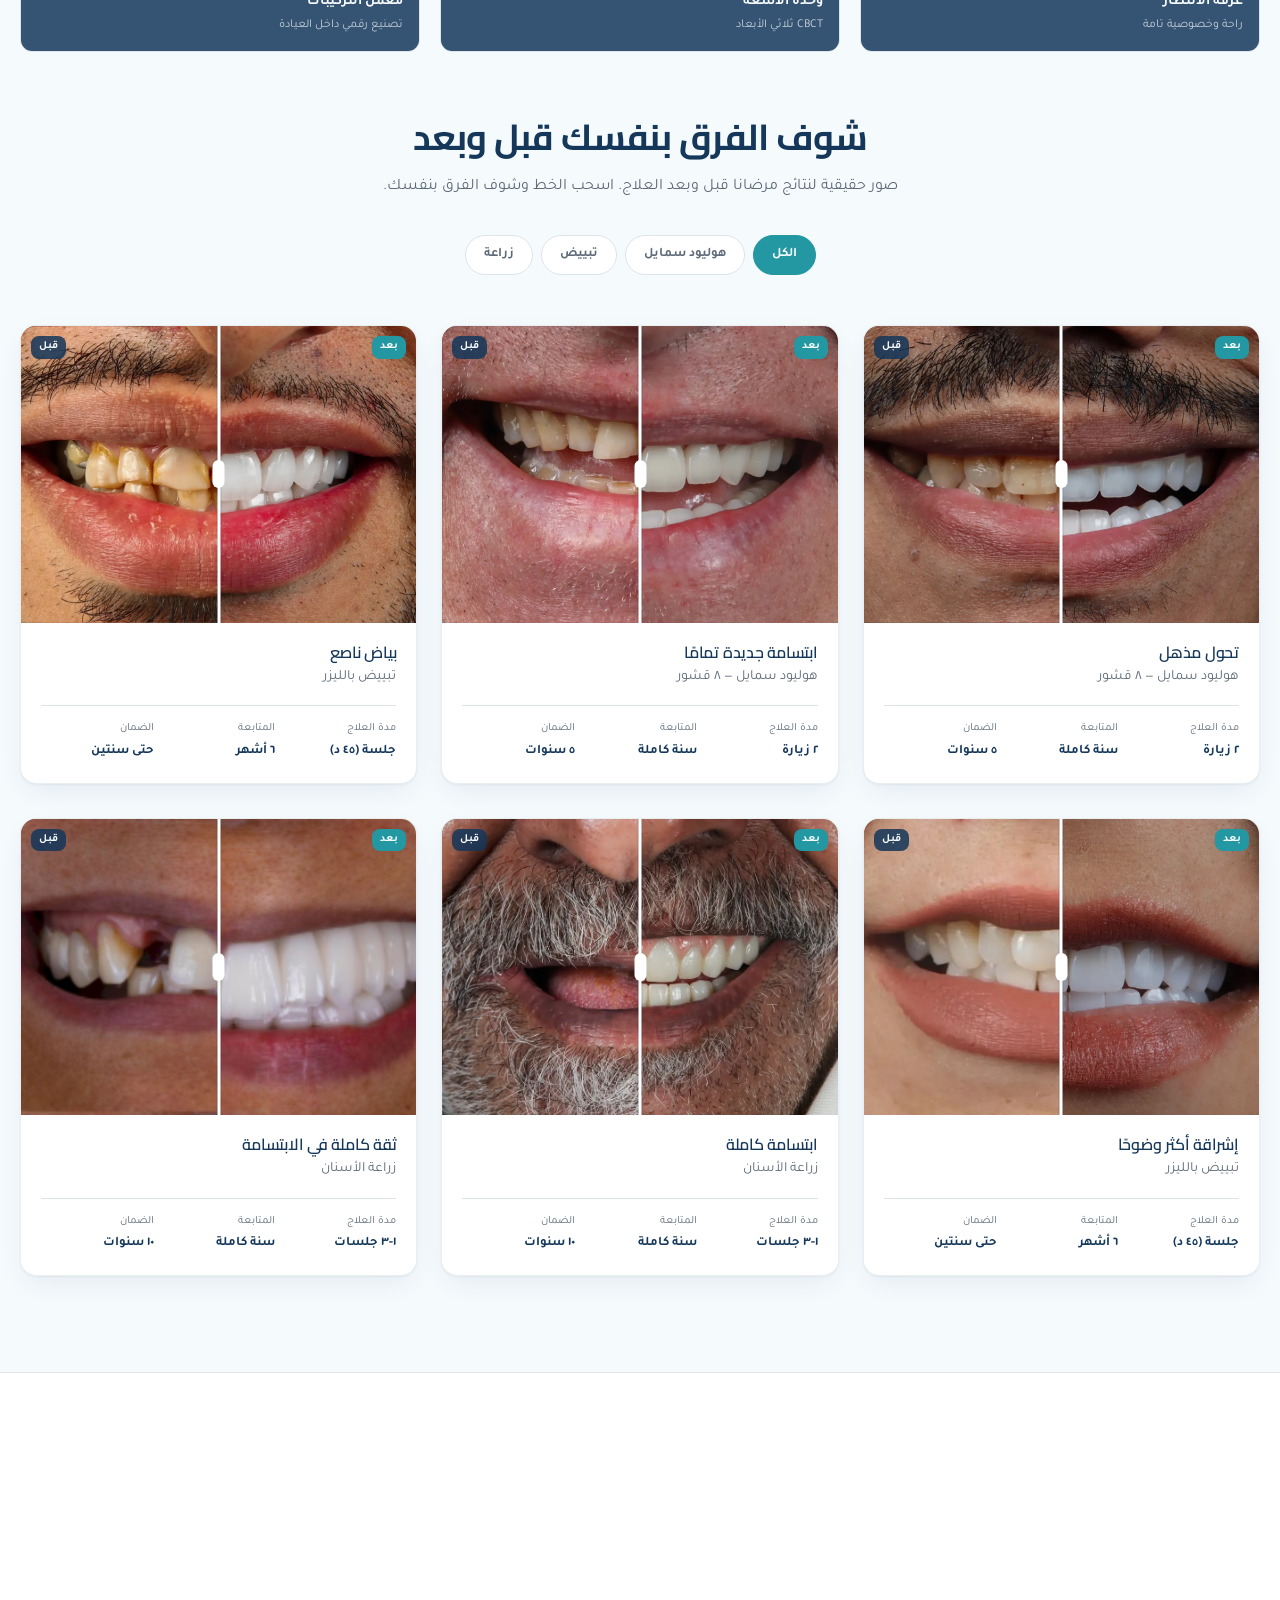
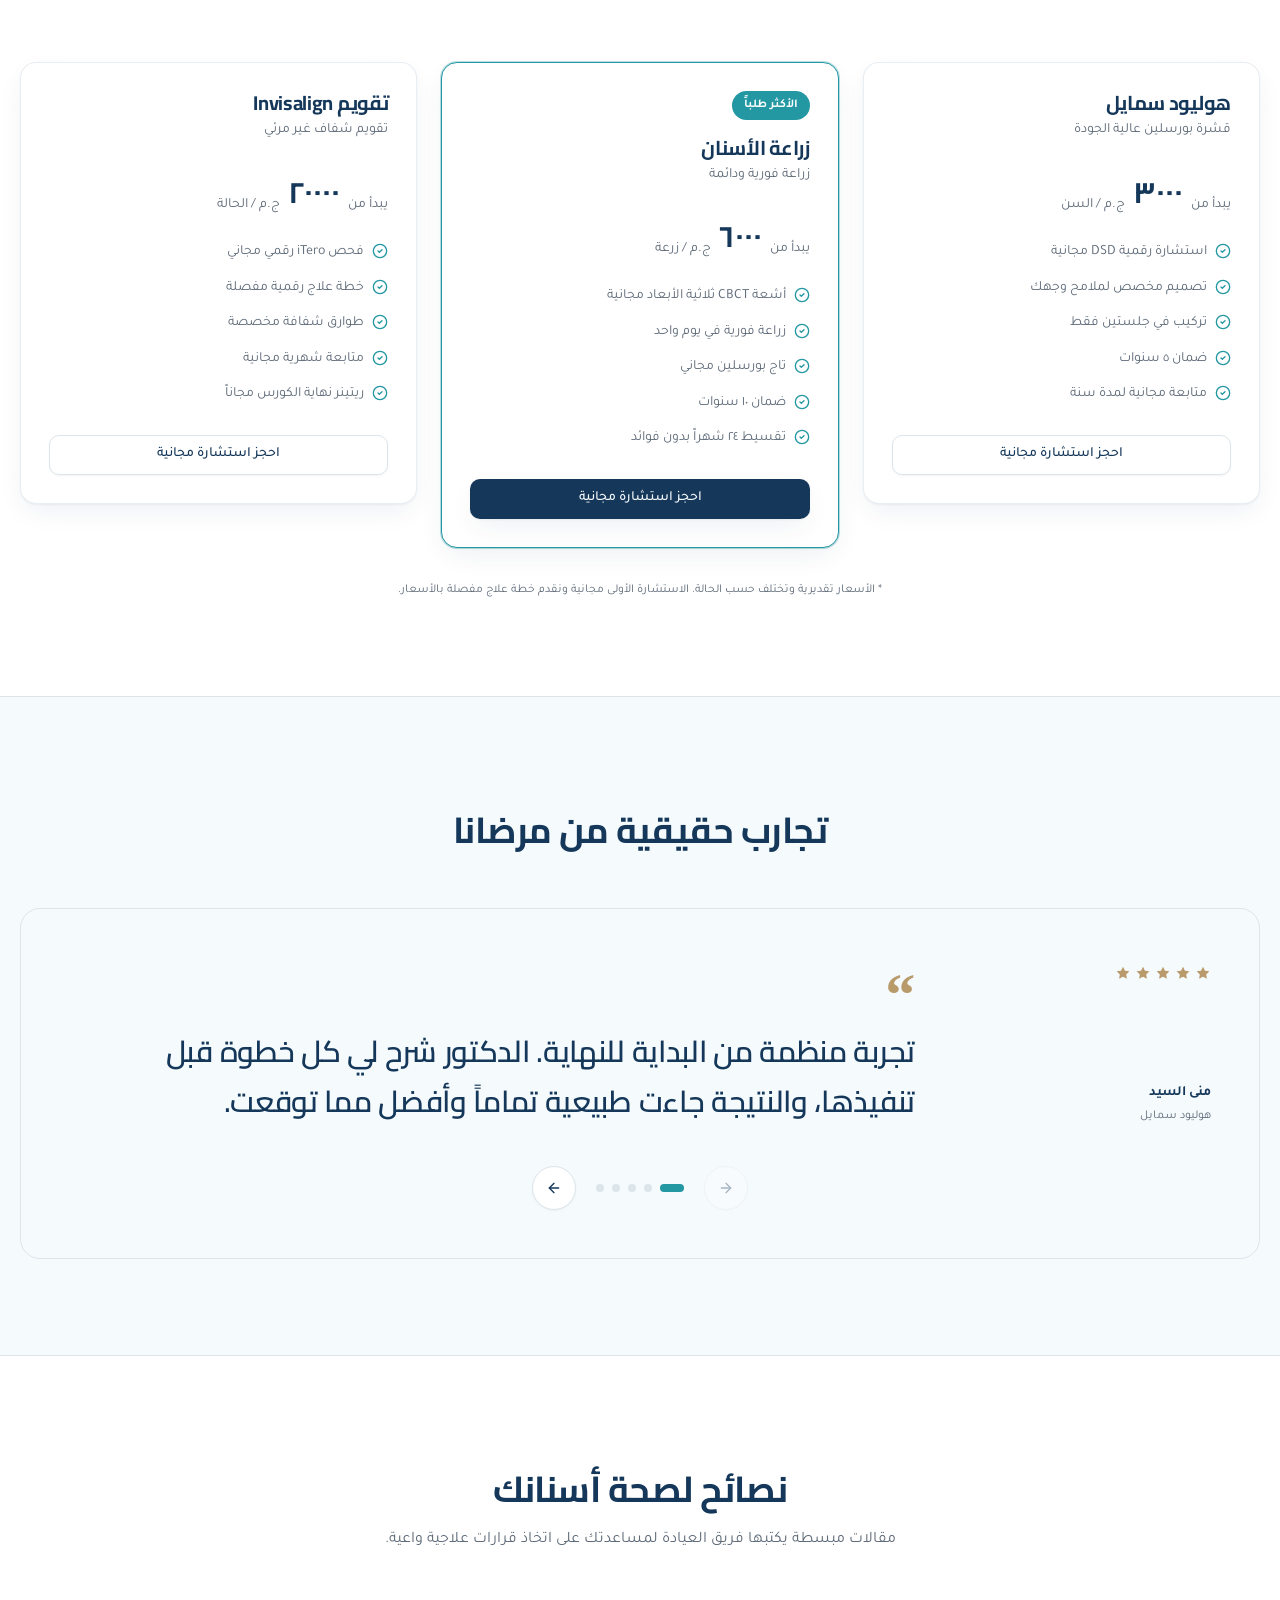
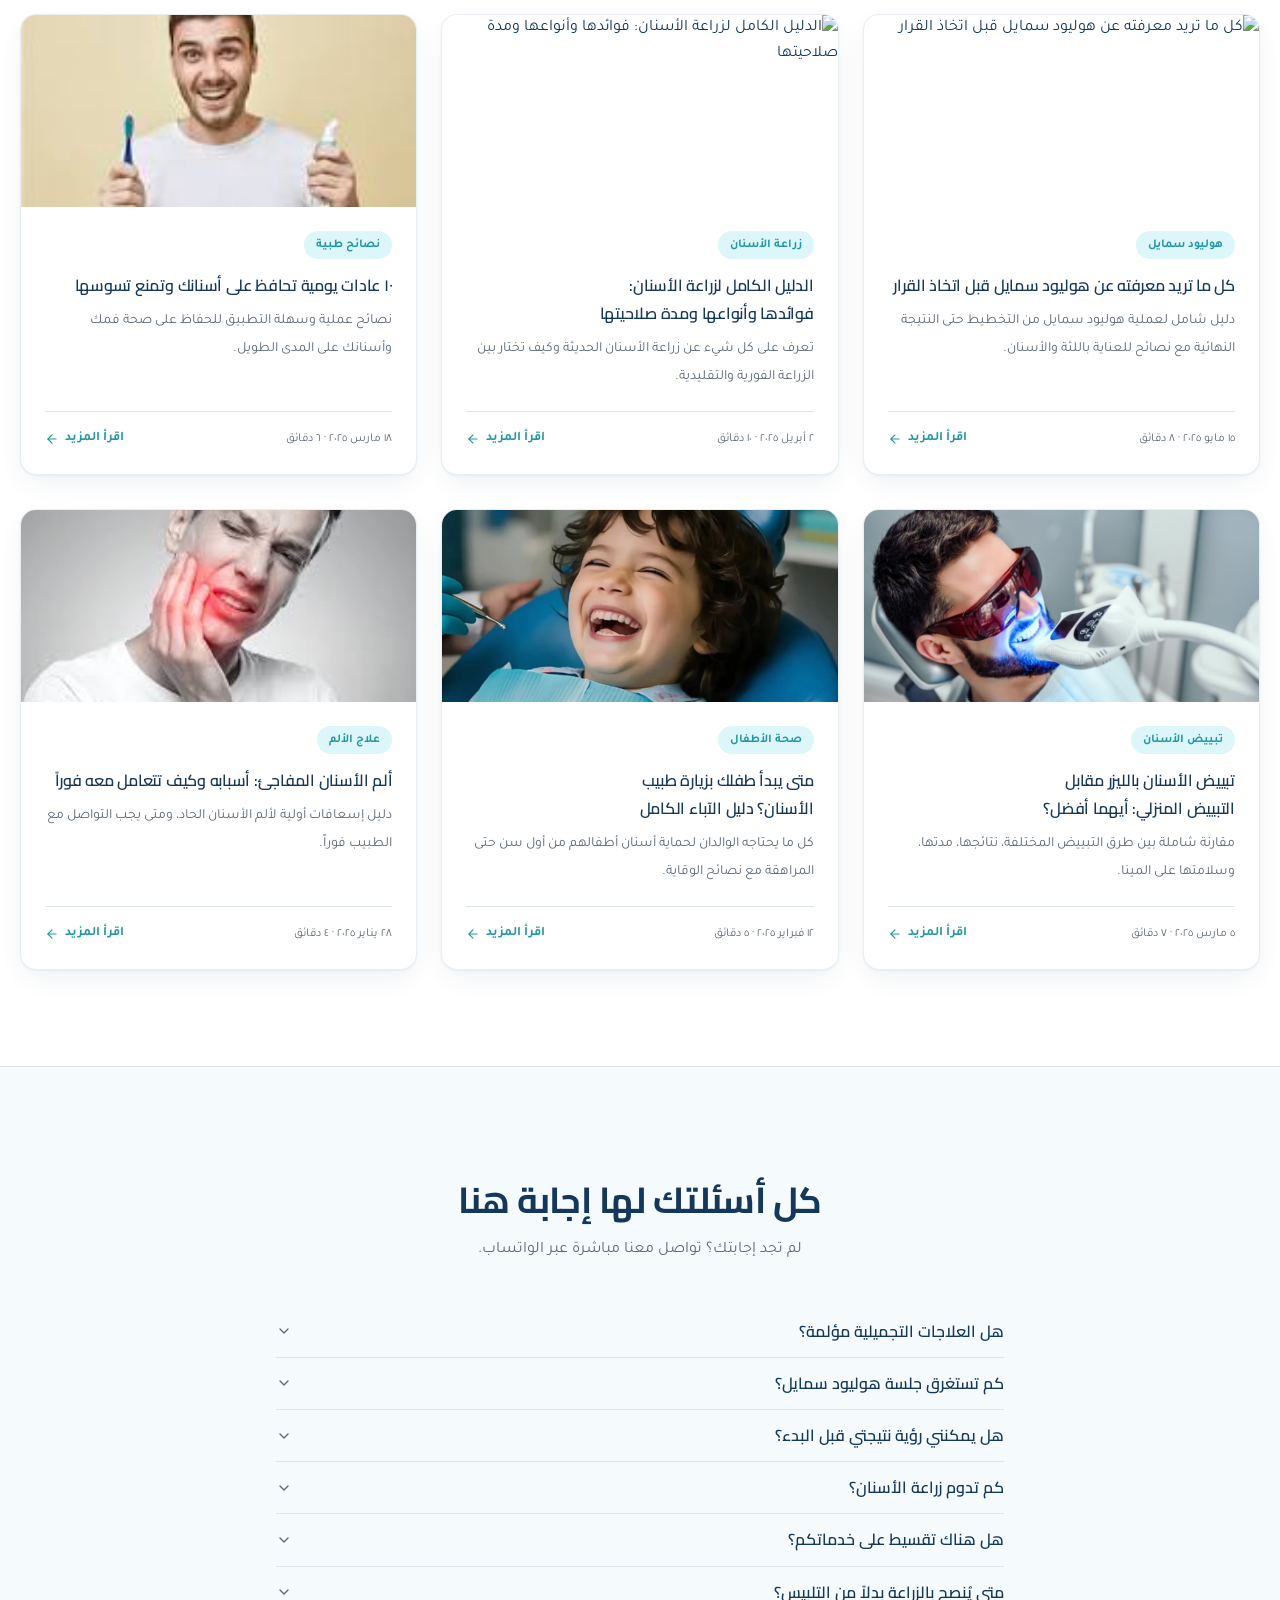
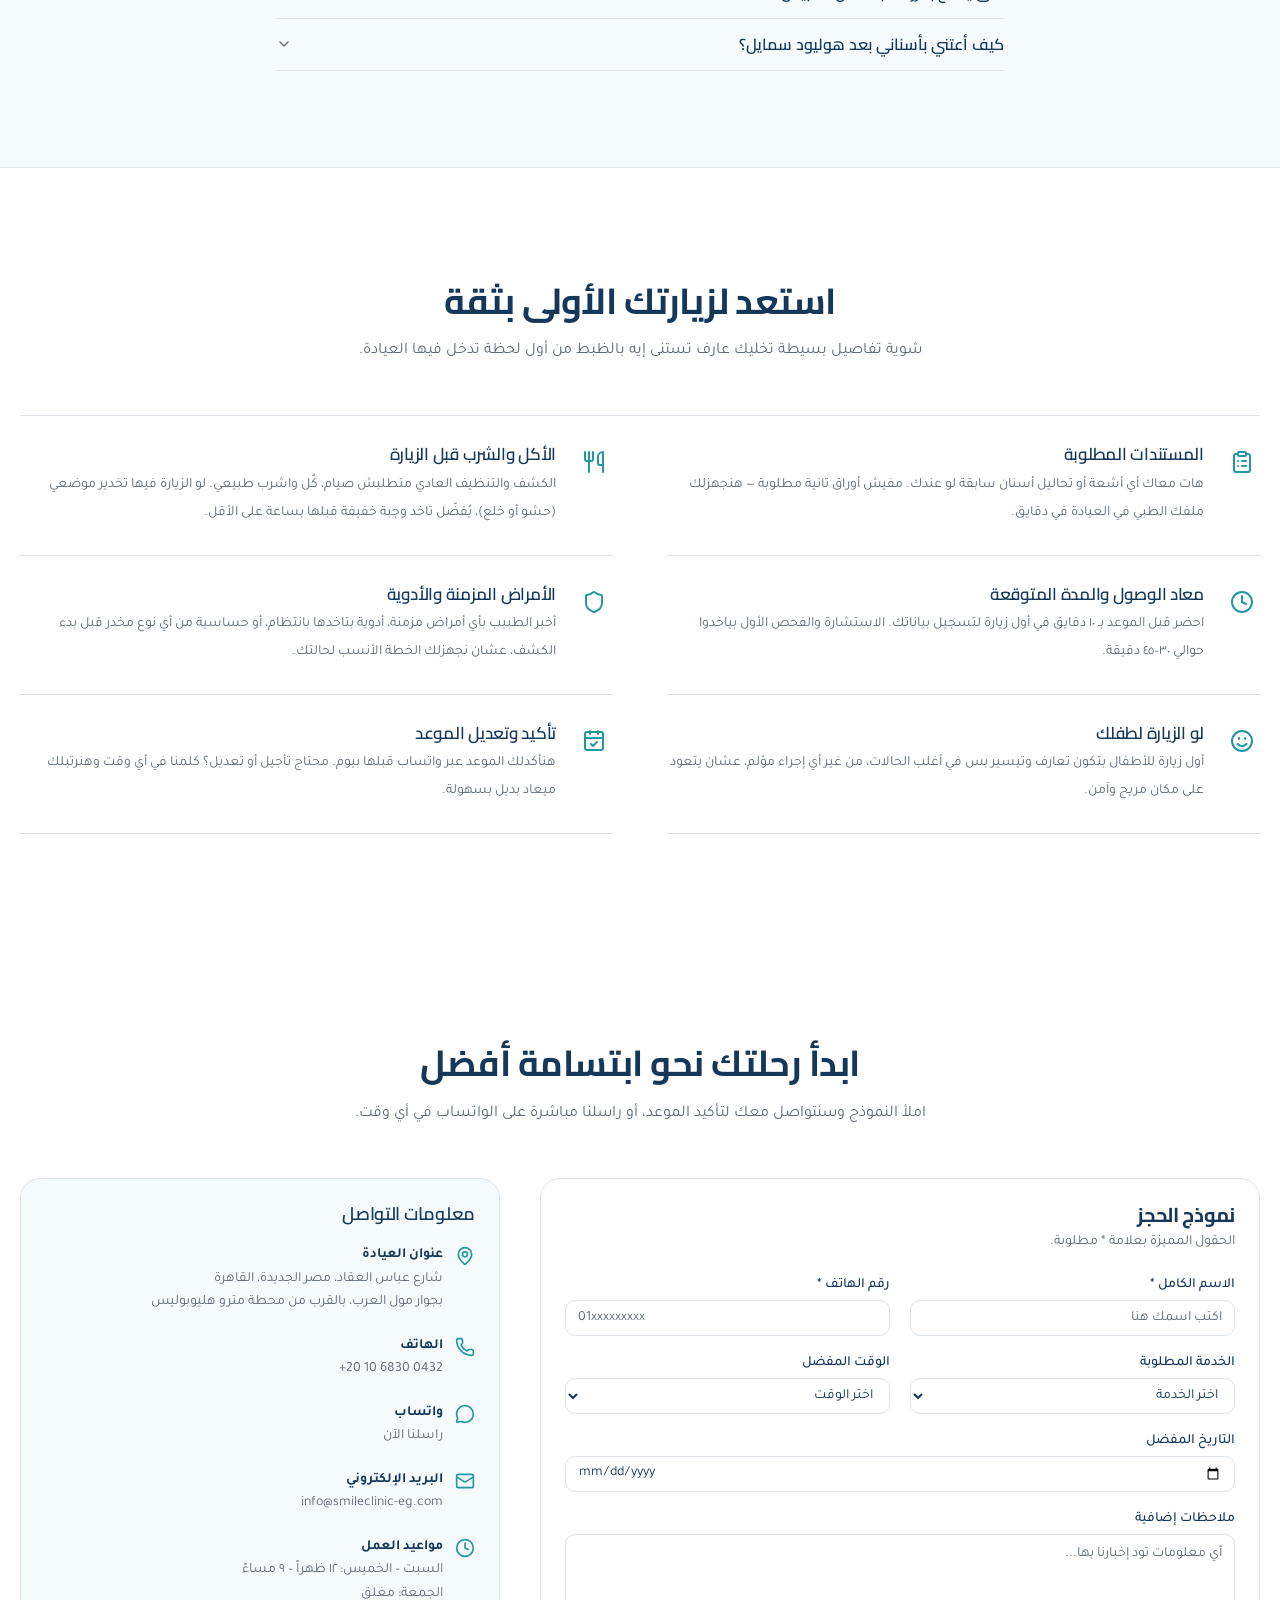
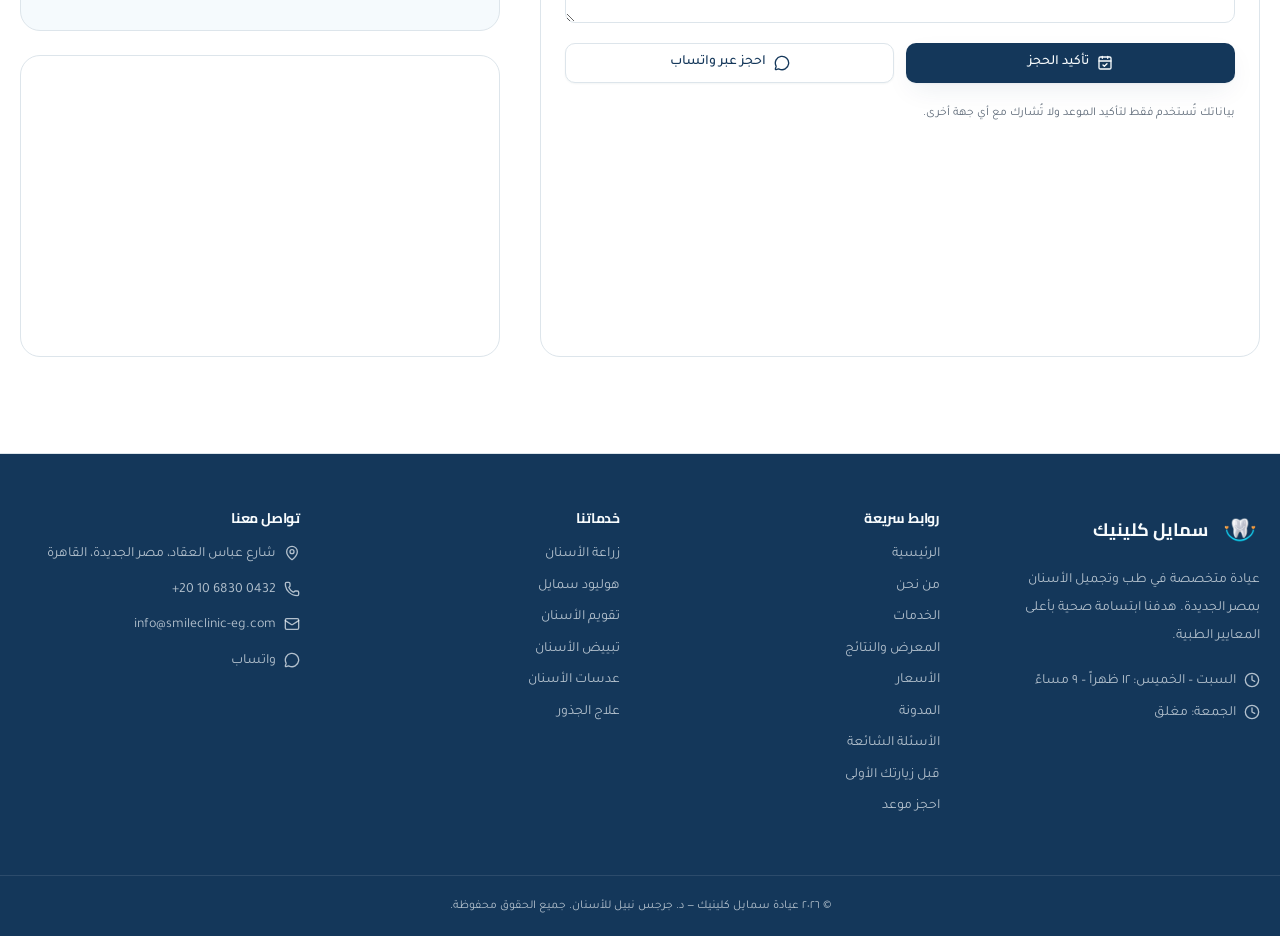
==== commit f8164105: "Add files via upload" ====
--- a/index.html
+++ b/index.html
@@ -286,8 +286,8 @@
 
       <!-- عبارة صغيرة على الصورة -->
       <div class="hero__quote">
-        <span>ابتسامتك</span>
-        <strong> لانك تستحق الأفضل</strong>
+        <span> لان ابتسامتك</span>
+        <strong>  تستحق الأفضل</strong>
       </div>
 
       <!-- تقييم -->
--- a/css/style.css
+++ b/css/style.css
@@ -409,6 +409,8 @@
 }
 
 .reveal.is-revealed {
+  order: 1;
+      margin-top: 10px;
   opacity: 1;
   transform: none;
 }
--- a/css/components.css
+++ b/css/components.css
@@ -337,6 +337,7 @@
    ========================================================================== */
 
 .hero__content {
+
   max-width: 650px;
   text-align: right;
 }
@@ -714,6 +715,7 @@
 
 .hero__quote span {
   font-weight: 400;
+  color: var(--color-primary);
 }
 
 .hero__quote strong {
@@ -879,7 +881,7 @@
   }
 
   .hero__content {
-    order: 1;
+    order: 5;
 
     max-width: 780px;
   }
@@ -932,9 +934,7 @@
   .hero__title {
     margin-top: 1rem;
 
-    font-size:
-      clamp(2.3rem, 10vw, 3rem);
-
+    
     line-height: 1.2;
   }
 
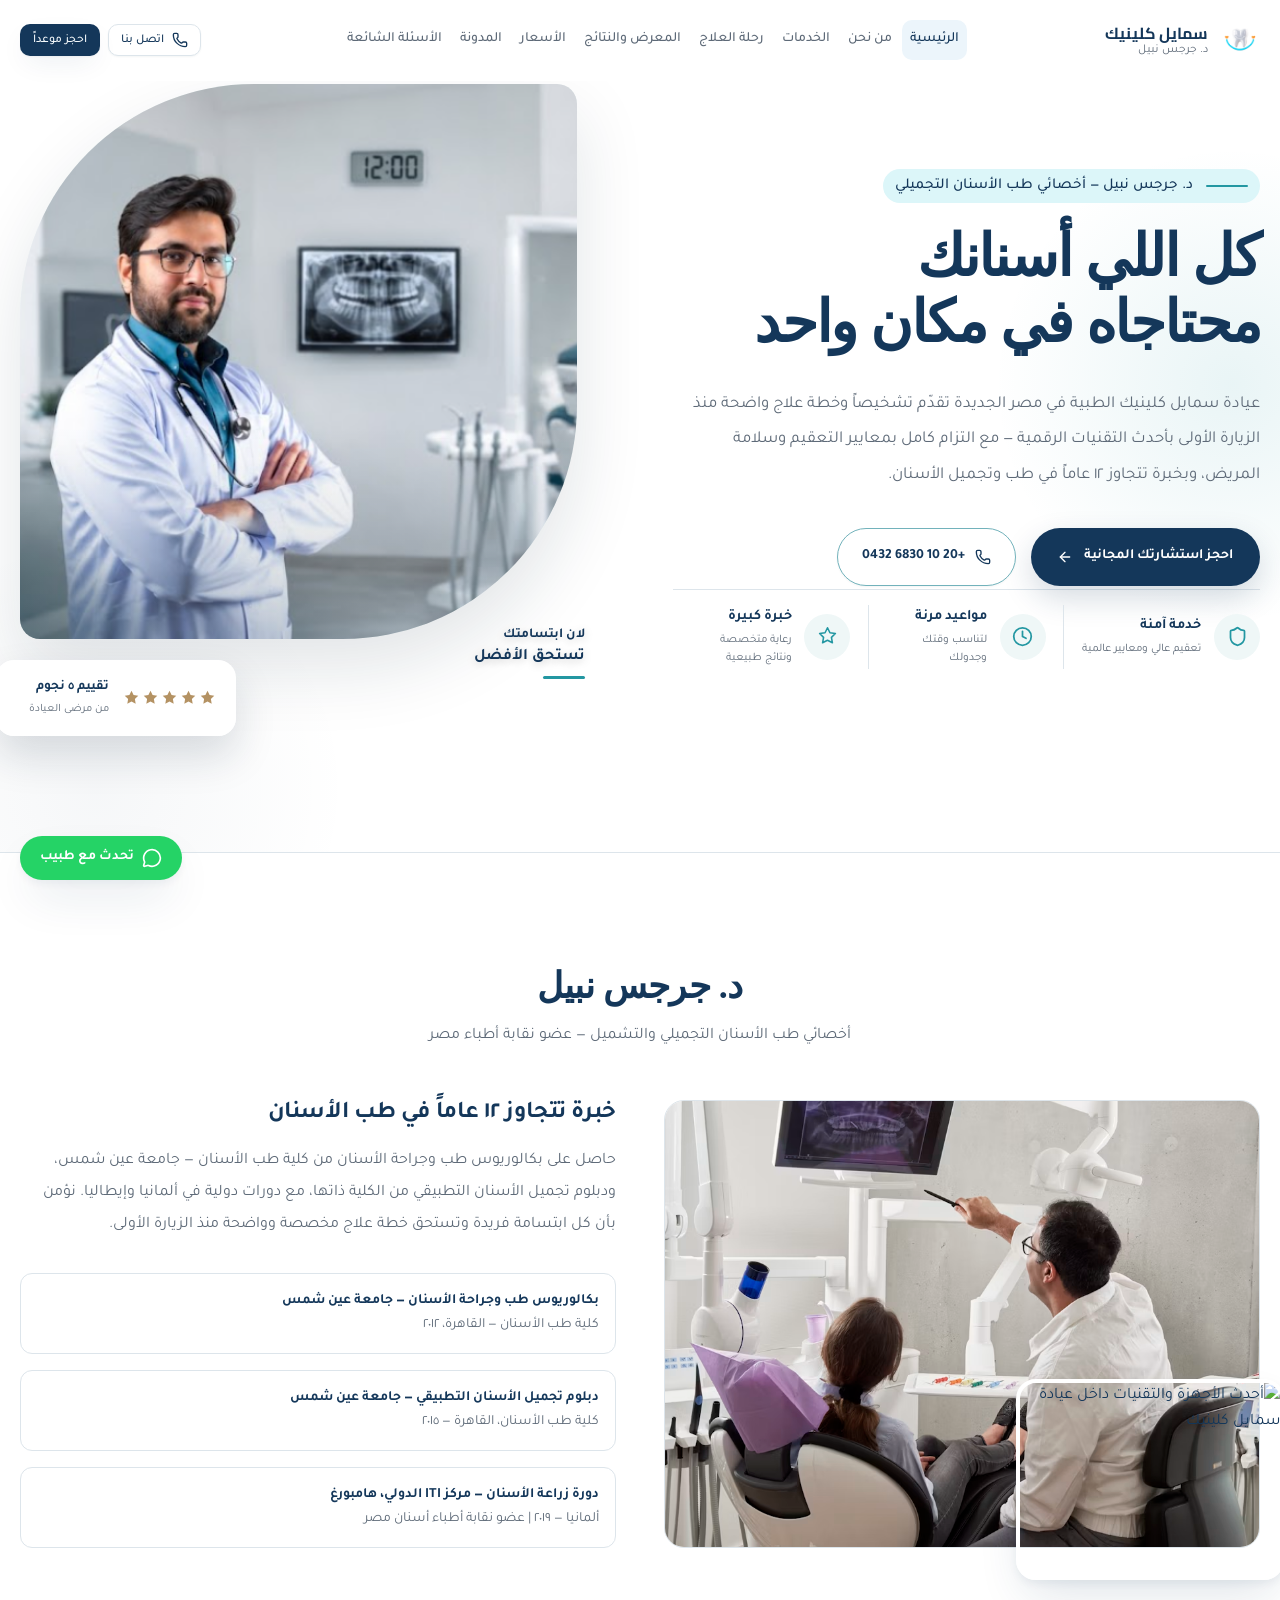
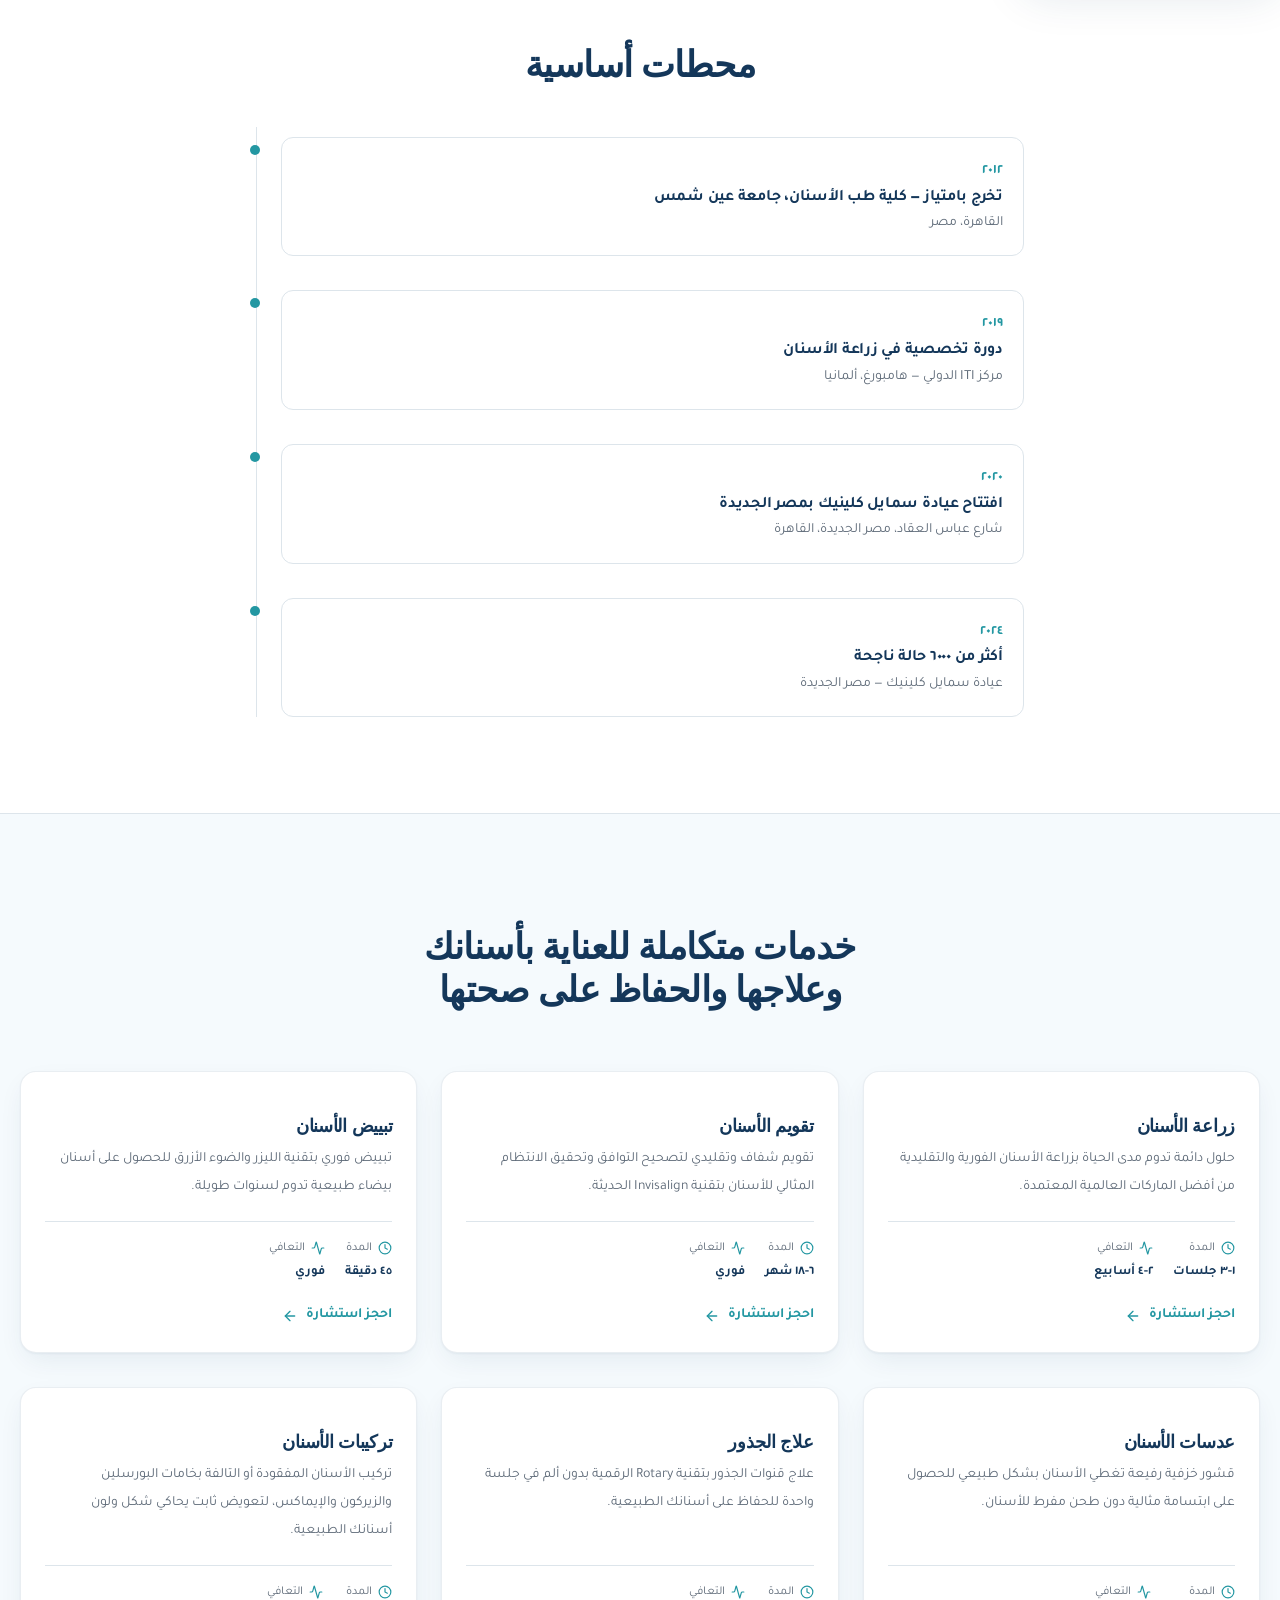
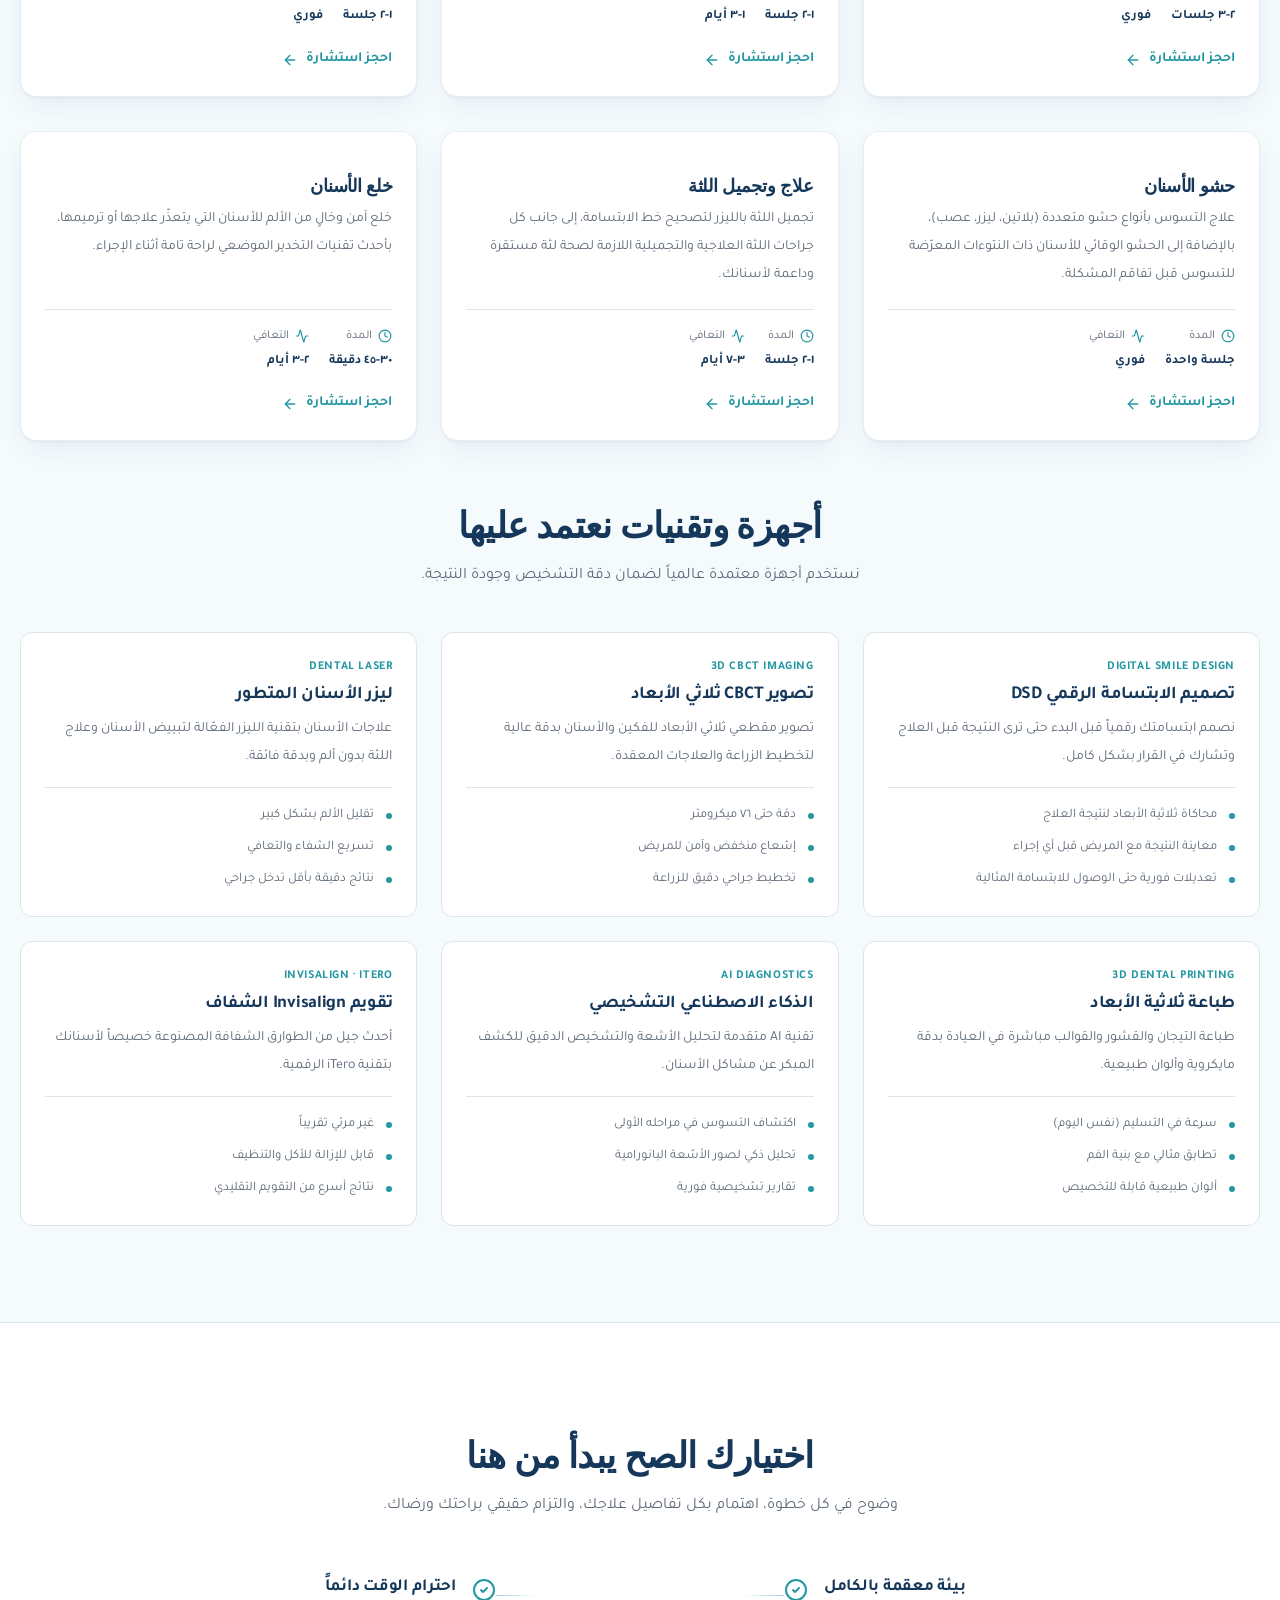
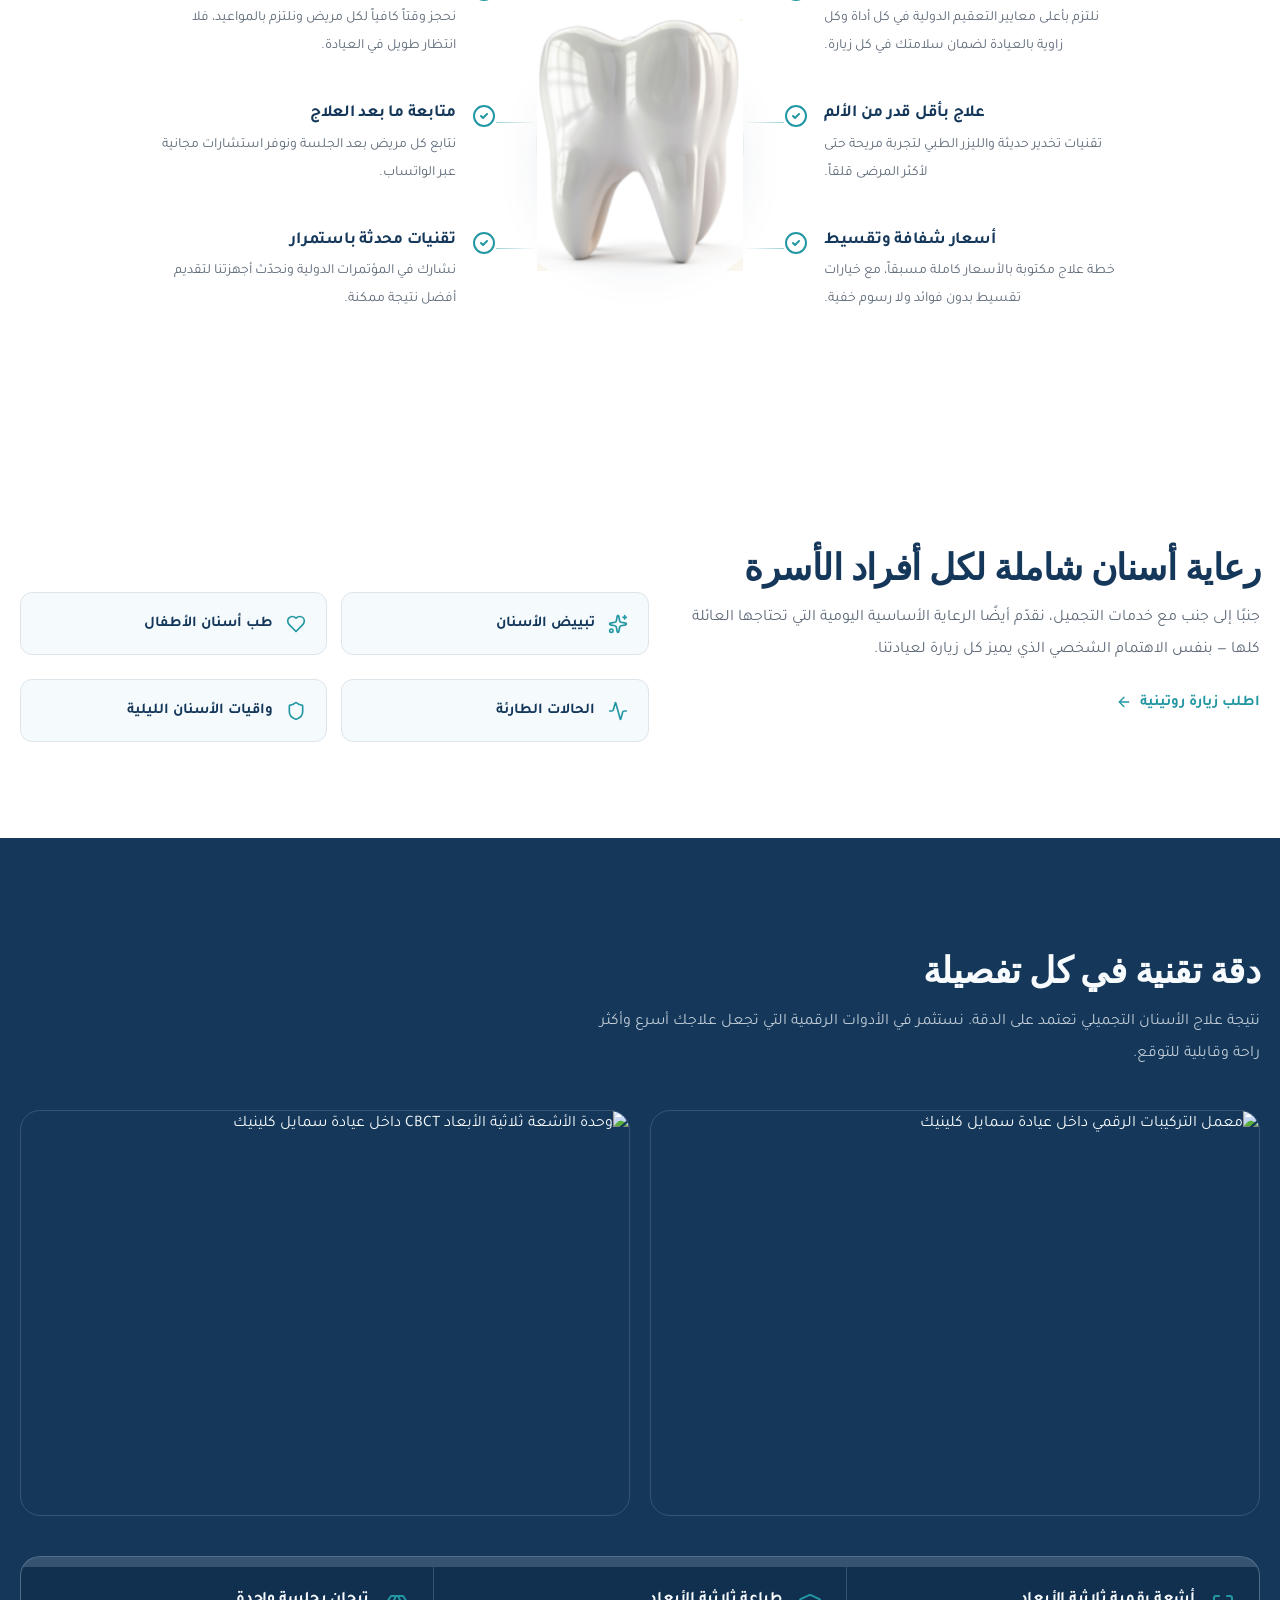
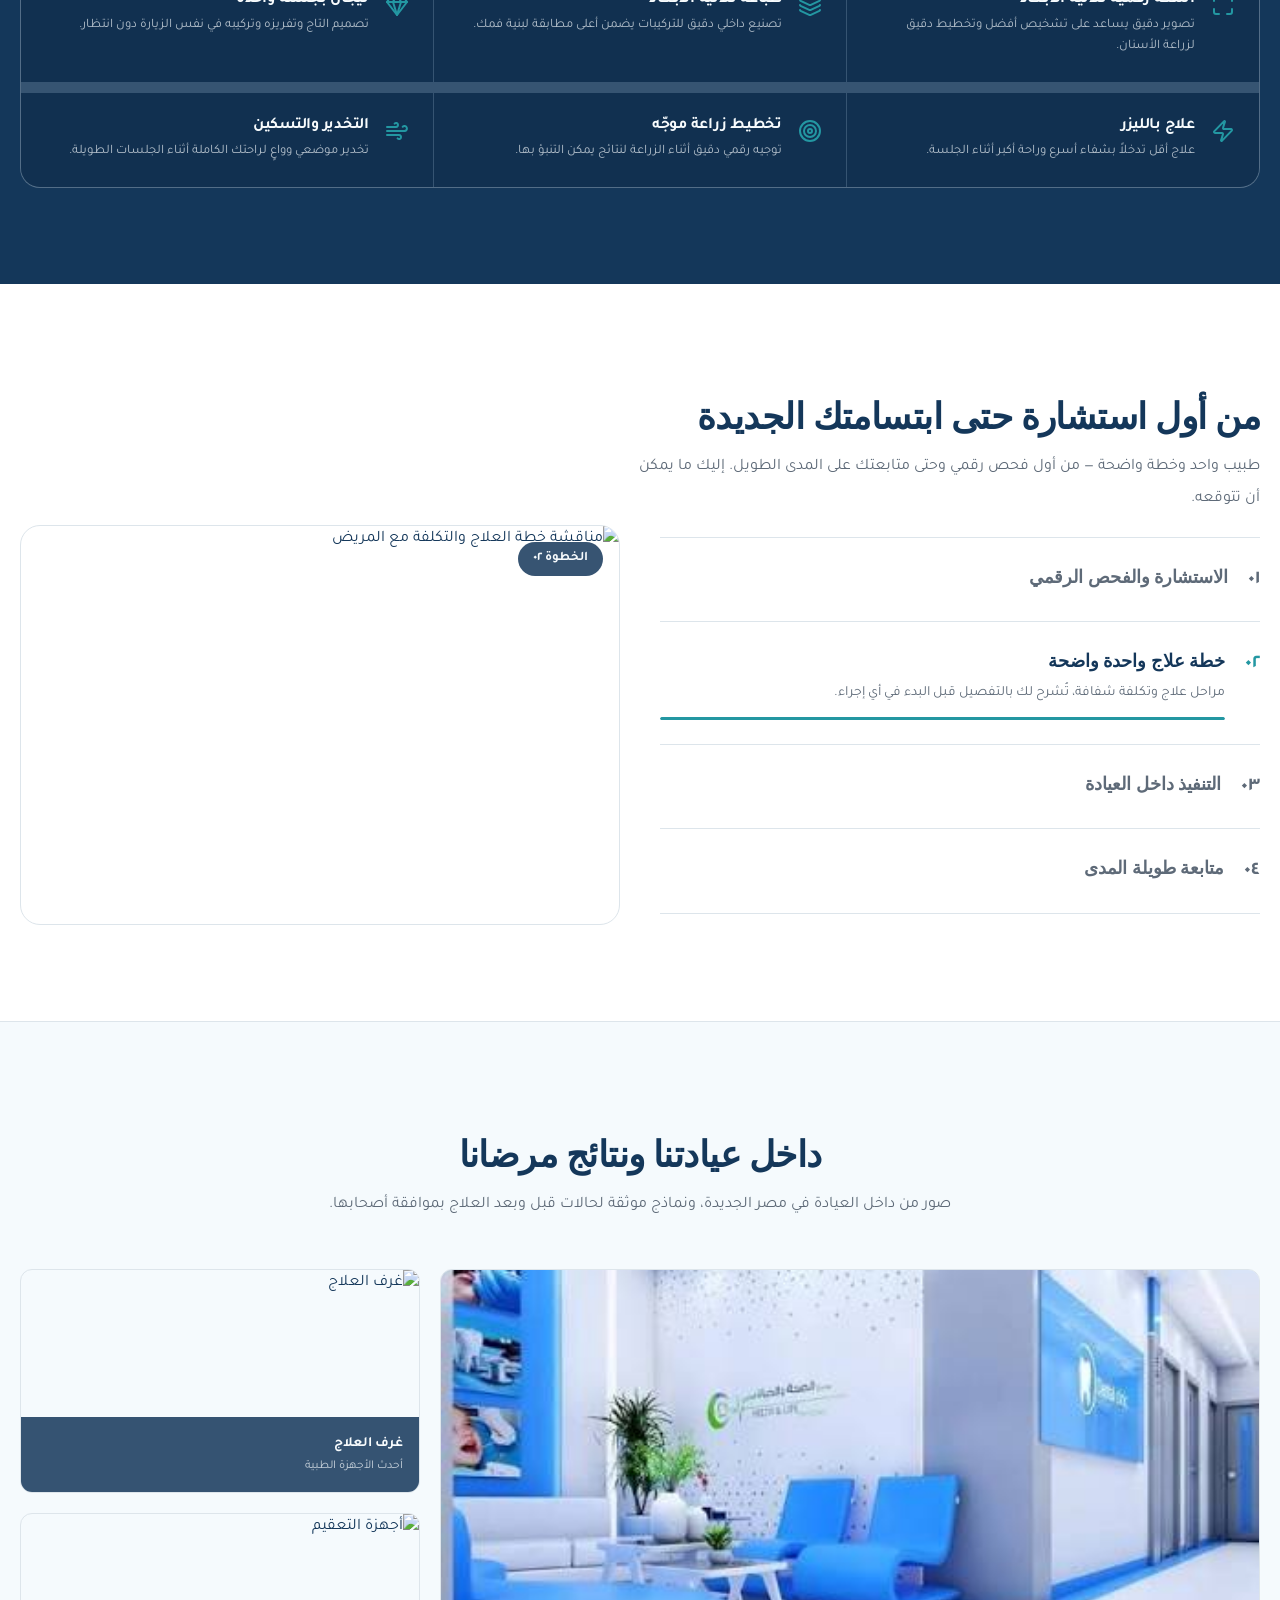
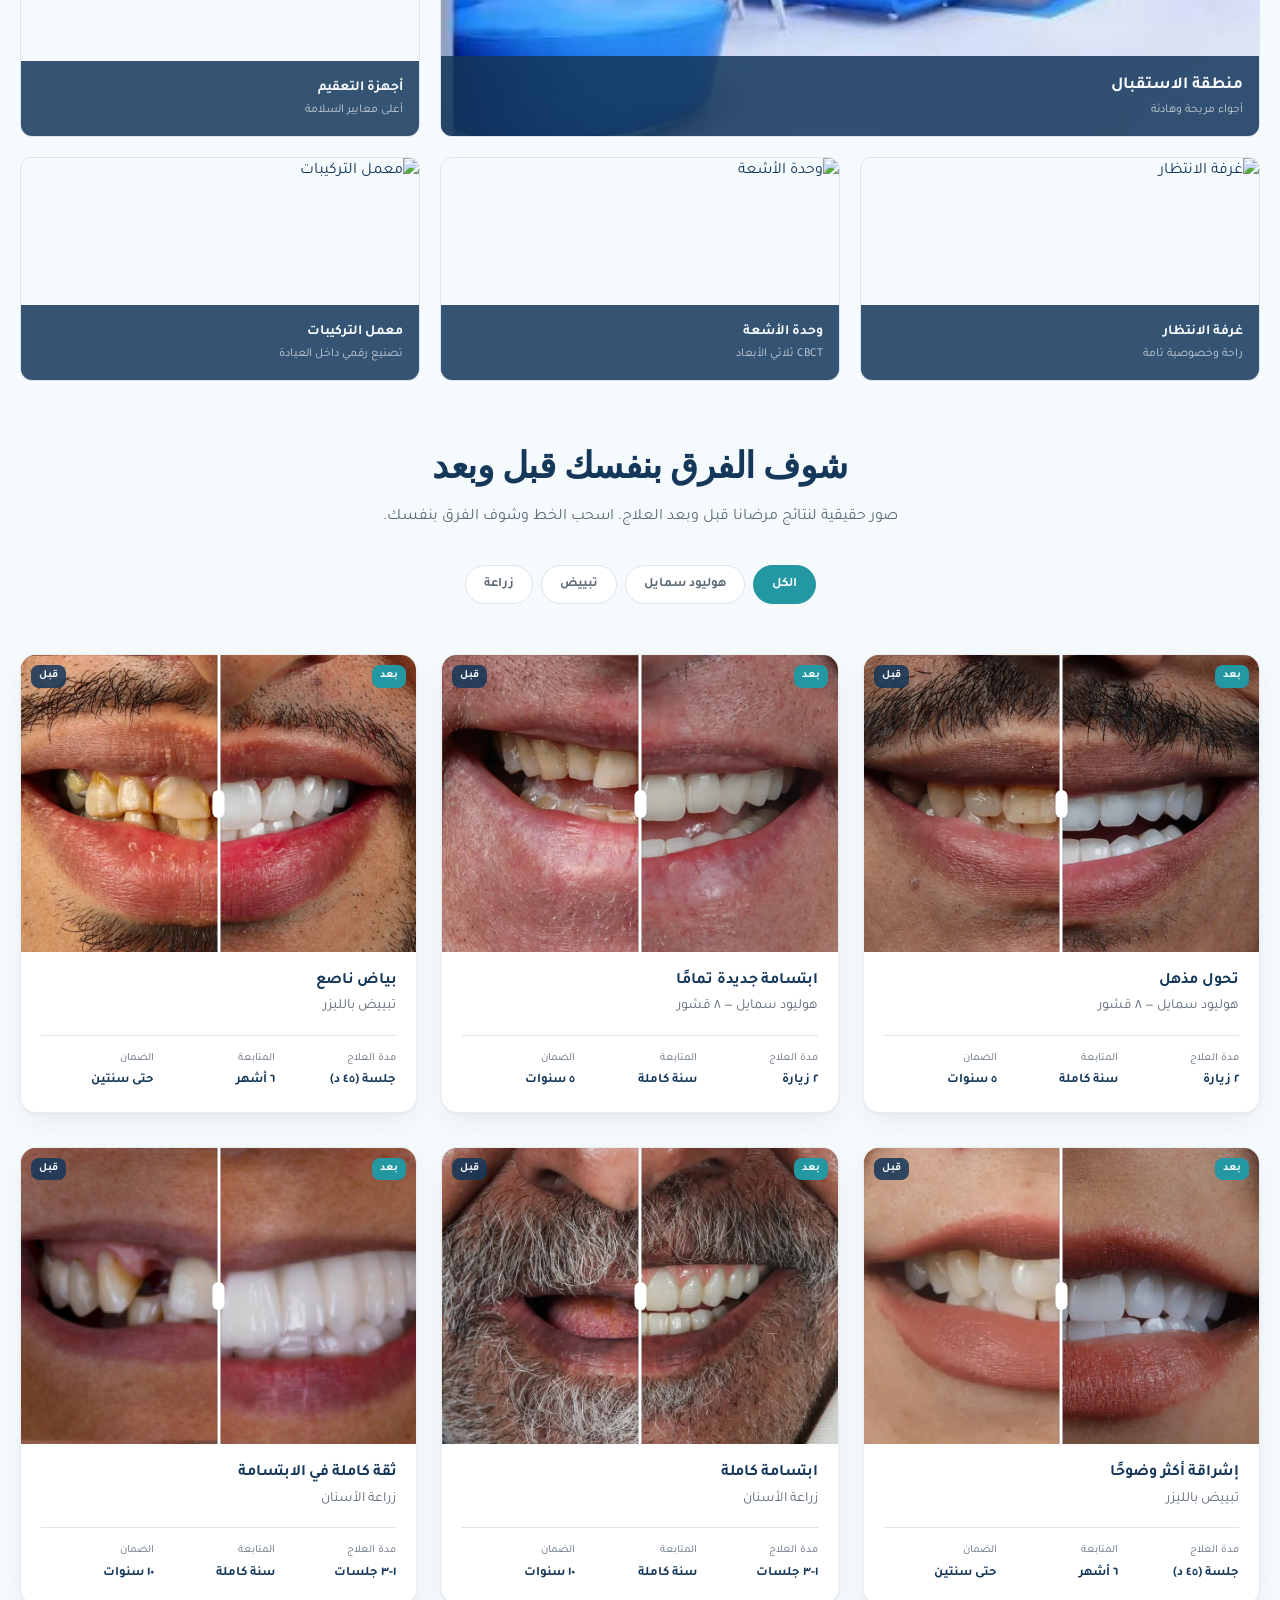
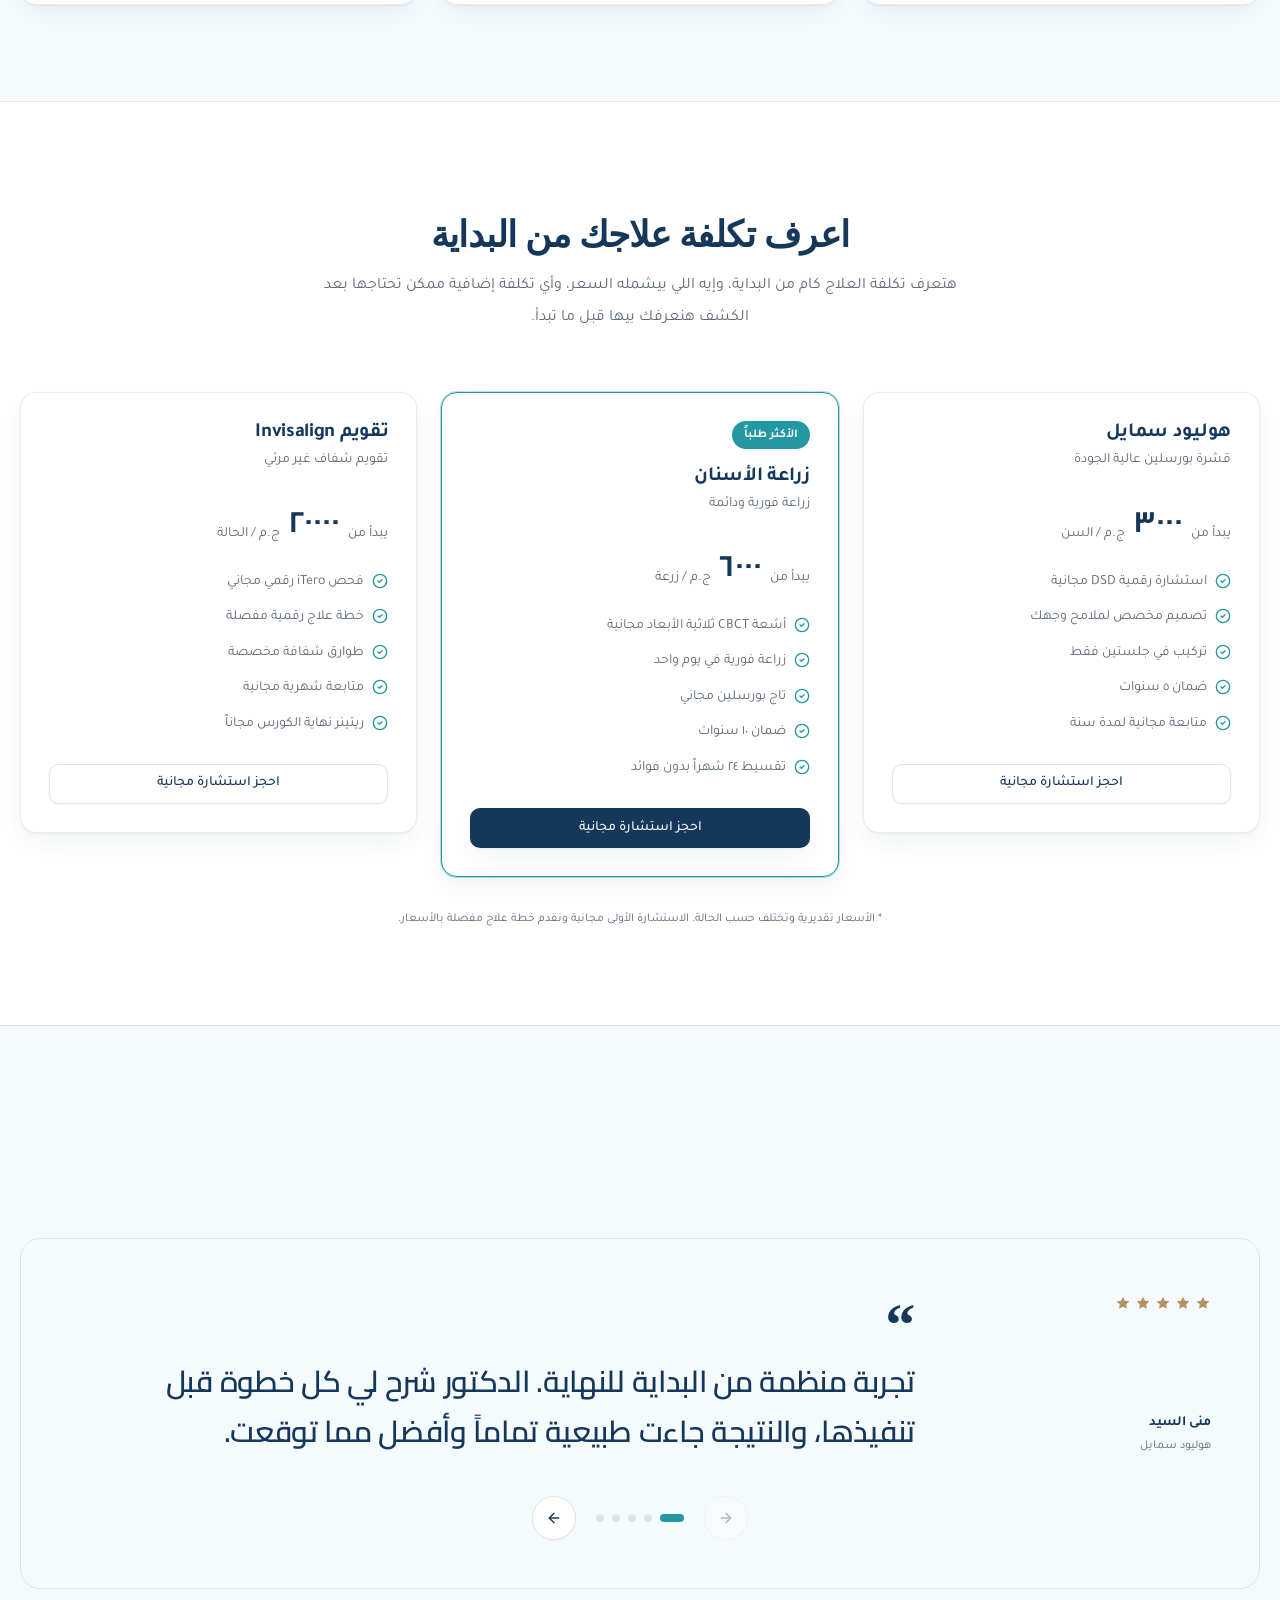
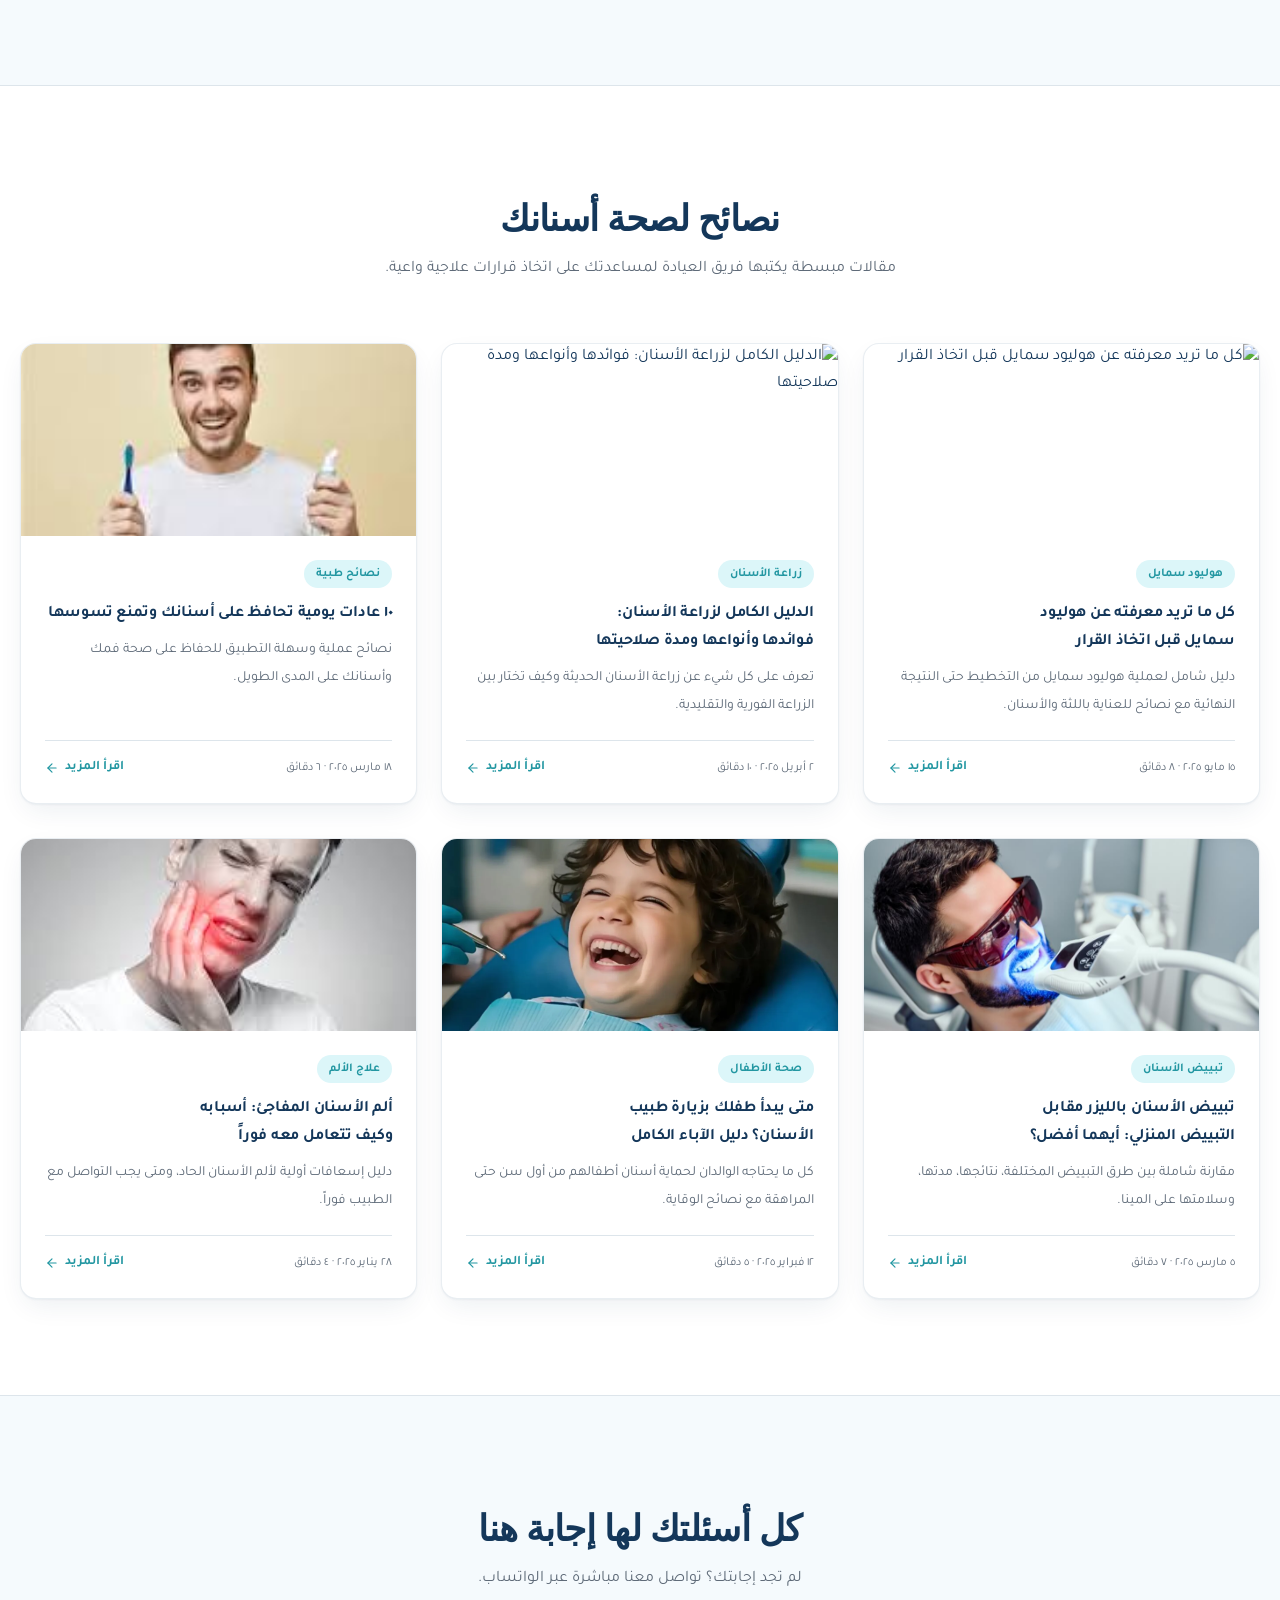
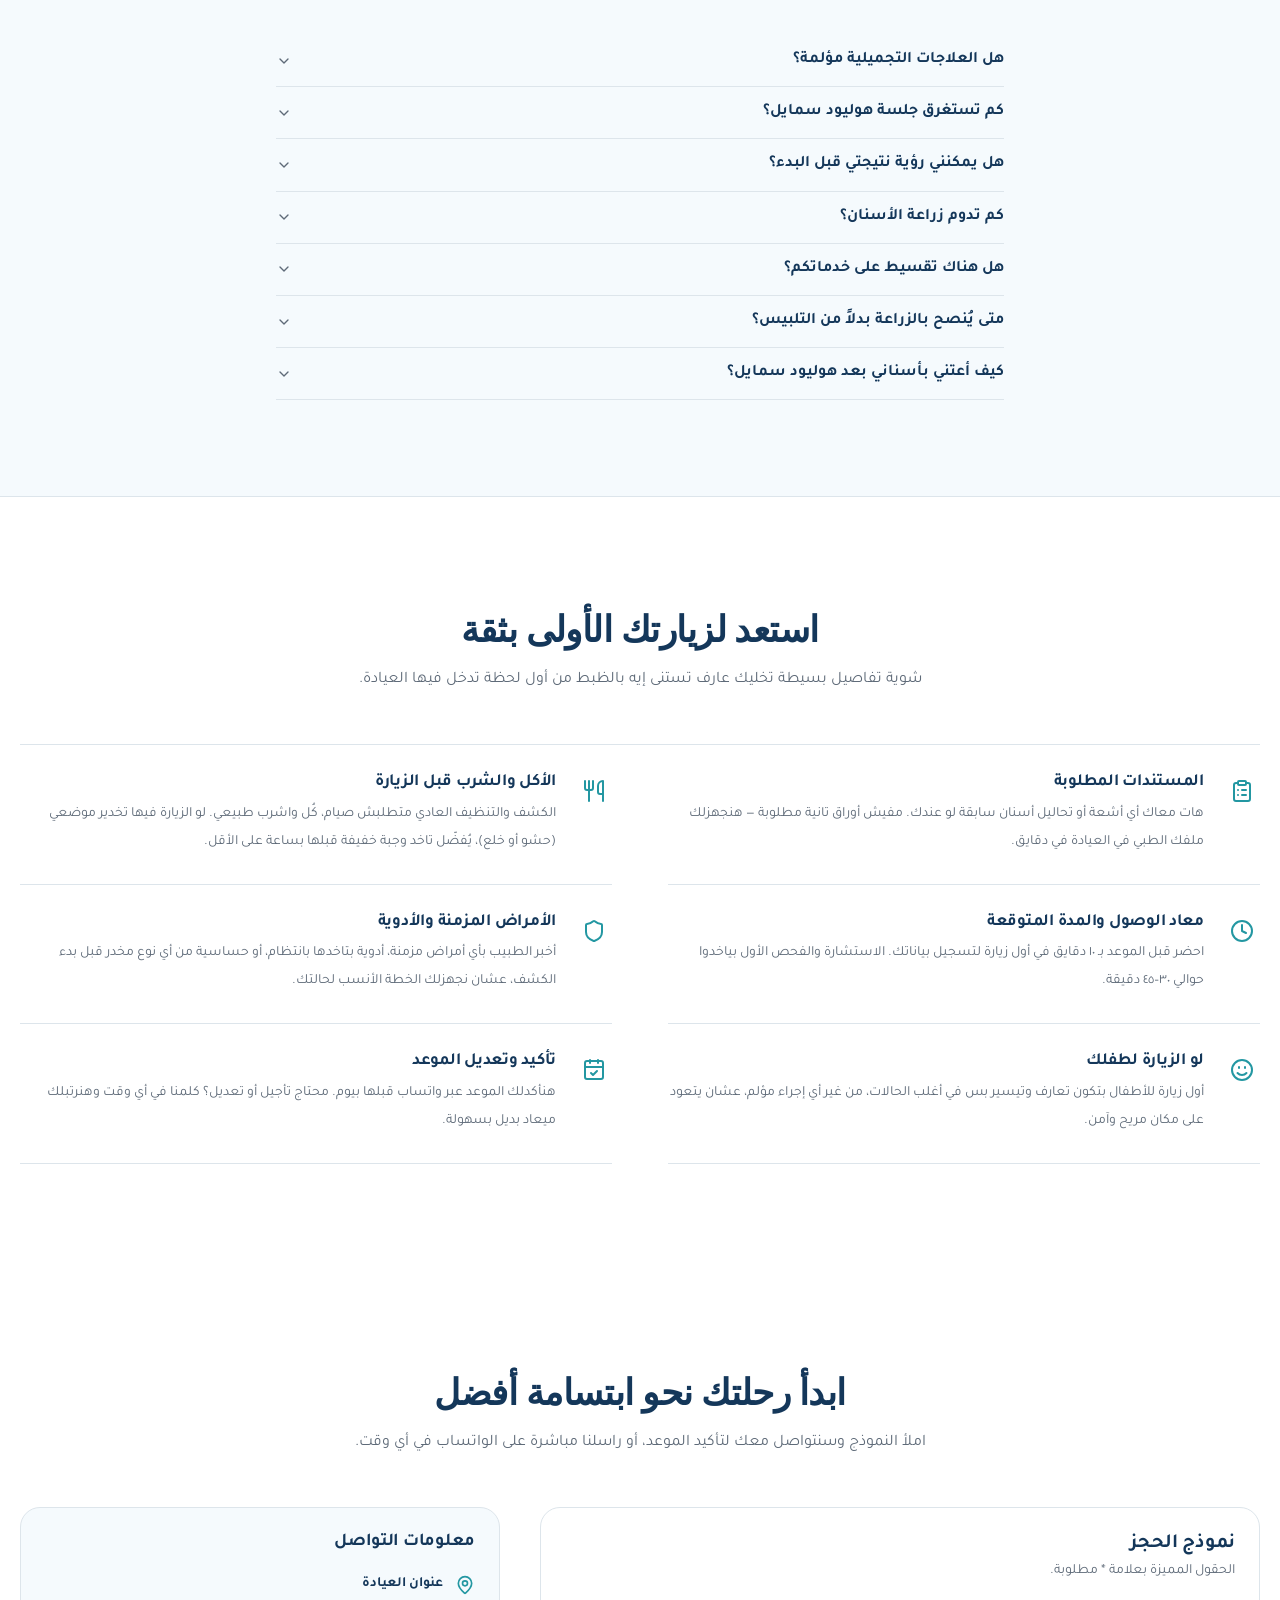
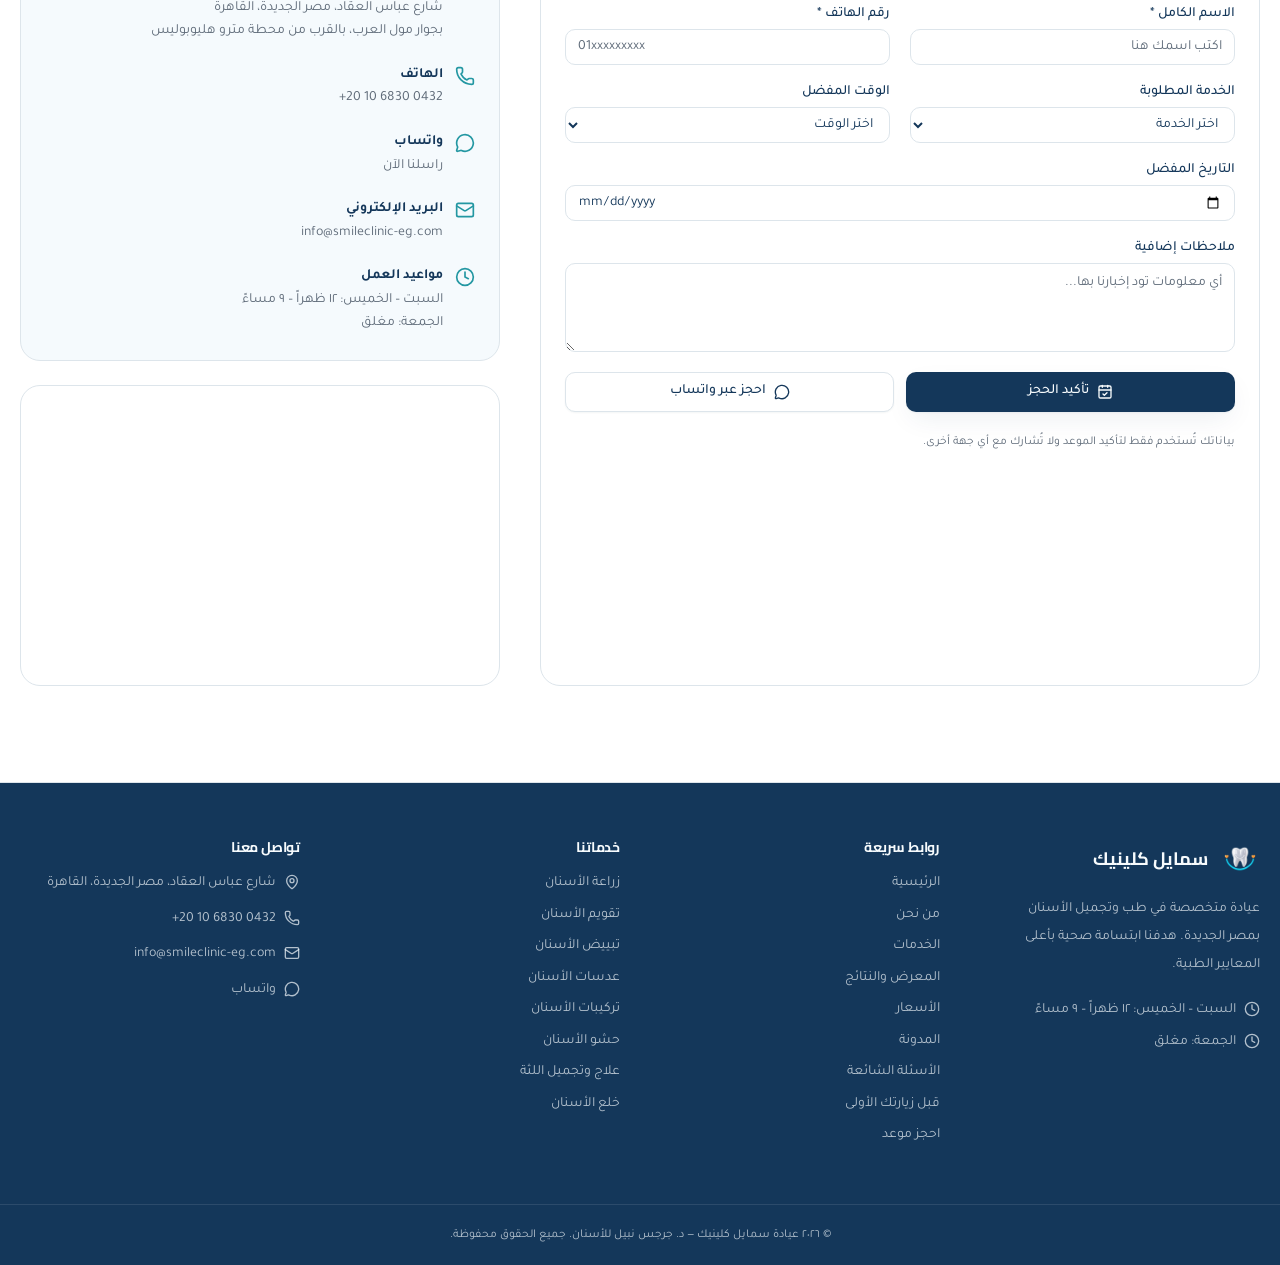
==== commit ee766ca6: "Add files via upload" ====
--- a/index.html
+++ b/index.html
@@ -16,9 +16,9 @@
     content="احجز استشارتك المجانية مع د. جرجس نبيل واحصل على خطة علاج واضحة بأسعار شفافة."
   />
   <meta property="og:type" content="website" />
-  <meta property="og:image" content="assets/images/photo-1612349317150-e413f6a5b16d.jpg" />
+  <meta property="og:image" content="assets/images/doc.png" />
   <meta name="twitter:card" content="summary_large_image" />
-  <meta name="twitter:image" content="assets/images/photo-1612349317150-e413f6a5b16d.jpg" />
+  <meta name="twitter:image" content="assets/images/doc.png" />
 
   <link rel="preconnect" href="https://fonts.googleapis.com" />
   <link rel="preconnect" href="https://fonts.gstatic.com" crossorigin />
@@ -38,7 +38,7 @@
     "@context": "https://schema.org",
     "@type": "Dentist",
     "name": "سمايل كلينيك",
-    "image": "assets/images/photo-1612349317150-e413f6a5b16d.jpg",
+    "image": "assets/images/doc.png",
     "telephone": "+201068300432",
     "email": "info@smileclinic-eg.com",
     "address": {
@@ -57,12 +57,23 @@
       "@type": "Physician",
       "name": "د. جرجس نبيل",
       "medicalSpecialty": "Dentistry",
-      "image": "assets/images/photo-1612349317150-e413f6a5b16d.jpg",
+      "image": "assets/images/doc.png",
       "alumniOf": {
         "@type": "CollegeOrUniversity",
         "name": "كلية طب الأسنان — جامعة عين شمس"
       }
-    }
+    },
+    "availableService": [
+      { "@type": "MedicalProcedure", "name": "زراعة الأسنان" },
+      { "@type": "MedicalProcedure", "name": "تركيبات الأسنان (بورسلين، زيركون، إيماكس)" },
+      { "@type": "MedicalProcedure", "name": "تقويم الأسنان" },
+      { "@type": "MedicalProcedure", "name": "تبييض الأسنان" },
+      { "@type": "MedicalProcedure", "name": "عدسات الأسنان" },
+      { "@type": "MedicalProcedure", "name": "حشو الأسنان (بلاتين، ليزر، عصب، وقائي)" },
+      { "@type": "MedicalProcedure", "name": "علاج الجذور" },
+      { "@type": "MedicalProcedure", "name": "علاج وتجميل اللثة بالليزر" },
+      { "@type": "MedicalProcedure", "name": "خلع الأسنان" }
+    ]
   }
   </script>
 </head>
@@ -131,7 +142,7 @@
         <a href="#home" class="site-header__link is-active" data-nav-link aria-current="true">الرئيسية</a>
         <a href="#about" class="site-header__link" data-nav-link>من نحن</a>
         <a href="#services" class="site-header__link" data-nav-link>الخدمات</a>
-        <a href="#journey" class="site-header__link" data-nav-link>رحلة العلاج</a>
+        <a href="#process" class="site-header__link" data-nav-link>رحلة العلاج</a>
         <a href="#gallery" class="site-header__link" data-nav-link>المعرض والنتائج</a>
         <a href="#pricing" class="site-header__link" data-nav-link>الأسعار</a>
         <a href="#blog" class="site-header__link" data-nav-link>المدونة</a>
@@ -163,7 +174,7 @@
         <a href="#home" class="site-header__mobile-link is-active" data-nav-link>الرئيسية</a>
         <a href="#about" class="site-header__mobile-link" data-nav-link>من نحن</a>
         <a href="#services" class="site-header__mobile-link" data-nav-link>الخدمات</a>
-        <a href="#journey" class="site-header__mobile-link" data-nav-link>رحلة العلاج</a>
+        <a href="#process" class="site-header__mobile-link" data-nav-link>رحلة العلاج</a>
         <a href="#gallery" class="site-header__mobile-link" data-nav-link>المعرض والنتائج</a>
         <a href="#pricing" class="site-header__mobile-link" data-nav-link>الأسعار</a>
         <a href="#blog" class="site-header__mobile-link" data-nav-link>المدونة</a>
@@ -349,21 +360,18 @@
 
             <ul class="credential-list">
               <li class="credential-item">
-                <!-- <svg class="credential-item__icon" aria-hidden="true"><use href="#icon-check-circle-2"></use></svg> -->
                 <span>
                   <strong class="credential-item__title">بكالوريوس طب وجراحة الأسنان — جامعة عين شمس</strong>
                   <span class="credential-item__sub">كلية طب الأسنان — القاهرة، ٢٠١٢</span>
                 </span>
               </li>
               <li class="credential-item">
-                <!-- <svg class="credential-item__icon" aria-hidden="true"><use href="#icon-check-circle-2"></use></svg> -->
                 <span>
                   <strong class="credential-item__title">دبلوم تجميل الأسنان التطبيقي — جامعة عين شمس</strong>
                   <span class="credential-item__sub">كلية طب الأسنان، القاهرة — ٢٠١٥</span>
                 </span>
               </li>
               <li class="credential-item">
-                <!-- <svg class="credential-item__icon" aria-hidden="true"><use href="#icon-check-circle-2"></use></svg> -->
                 <span>
                   <strong class="credential-item__title">دورة زراعة الأسنان — مركز ITI الدولي، هامبورغ</strong>
                   <span class="credential-item__sub">ألمانيا — ٢٠١٩ | عضو نقابة أطباء أسنان مصر</span>
@@ -418,16 +426,11 @@
       <div class="container">
         <div class="section-heading section-heading--center">
           <span class="eyebrow">خدماتنا</span>
-          <h2 class="section-heading__title">كل ما تحتاجه لابتسامة صحية</h2>
-          <p class="section-heading__desc">
-            مجموعة شاملة من خدمات طب الأسنان التجميلية والعلاجية، بخطة علاج مكتوبة وتكلفة واضحة قبل
-            البدء.
-          </p>
+          <h2 class="section-heading__title">خدمات متكاملة للعناية بأسنانك وعلاجها والحفاظ على صحتها</h2>
         </div>
 
         <div class="services-grid">
           <article id="implants" class="card service-card">
-            
             <h3 class="service-card__title">زراعة الأسنان</h3>
             <p class="service-card__desc">
               حلول دائمة تدوم مدى الحياة بزراعة الأسنان الفورية والتقليدية من أفضل الماركات العالمية المعتمدة.
@@ -449,7 +452,6 @@
           </article>
 
           <article id="orthodontics" class="card service-card">
-           
             <h3 class="service-card__title">تقويم الأسنان</h3>
             <p class="service-card__desc">
               تقويم شفاف وتقليدي لتصحيح التوافق وتحقيق الانتظام المثالي للأسنان بتقنية Invisalign الحديثة.
@@ -471,7 +473,6 @@
           </article>
 
           <article id="whitening" class="card service-card">
-            
             <h3 class="service-card__title">تبييض الأسنان</h3>
             <p class="service-card__desc">
               تبييض فوري بتقنية الليزر والضوء الأزرق للحصول على أسنان بيضاء طبيعية تدوم لسنوات طويلة.
@@ -493,7 +494,6 @@
           </article>
 
           <article id="veneers" class="card service-card">
-            
             <h3 class="service-card__title">عدسات الأسنان</h3>
             <p class="service-card__desc">
               قشور خزفية رفيعة تغطي الأسنان بشكل طبيعي للحصول على ابتسامة مثالية دون طحن مفرط للأسنان.
@@ -515,7 +515,6 @@
           </article>
 
           <article id="root-canal" class="card service-card">
-           
             <h3 class="service-card__title">علاج الجذور</h3>
             <p class="service-card__desc">
               علاج قنوات الجذور بتقنية Rotary الرقمية بدون ألم في جلسة واحدة للحفاظ على أسنانك الطبيعية.
@@ -536,20 +535,86 @@
             </a>
           </article>
 
-          <article id="smile-design" class="card service-card">
-           
-            <h3 class="service-card__title">تجميل الابتسامة</h3>
+          <article id="crowns" class="card service-card">
+            <h3 class="service-card__title">تركيبات الأسنان</h3>
             <p class="service-card__desc">
-              تصميم رقمي للابتسامة بالذكاء الاصطناعي لتصور نتيجة علاجك قبل البدء واتخاذ قرارك بثقة كاملة.
+              تركيب الأسنان المفقودة أو التالفة بخامات البورسلين والزيركون والإيماكس، لتعويض ثابت
+              يحاكي شكل ولون أسنانك الطبيعية.
             </p>
             <dl class="service-card__stats">
               <div class="service-card__stat">
                 <dt><svg class="icon icon--sm" aria-hidden="true"><use href="#icon-clock"></use></svg>المدة</dt>
-                <dd>استشارة</dd>
+                <dd>١-٢ جلسة</dd>
               </div>
               <div class="service-card__stat">
                 <dt><svg class="icon icon--sm" aria-hidden="true"><use href="#icon-activity"></use></svg>التعافي</dt>
-                <dd>بلا تدخل</dd>
+                <dd>فوري</dd>
+              </div>
+            </dl>
+            <a href="#contact" class="service-card__link">
+              احجز استشارة
+              <svg class="icon" aria-hidden="true"><use href="#icon-arrow-left"></use></svg>
+            </a>
+          </article>
+
+          <article id="fillings" class="card service-card">
+            <h3 class="service-card__title">حشو الأسنان</h3>
+            <p class="service-card__desc">
+              علاج التسوس بأنواع حشو متعددة (بلاتين، ليزر، عصب)، بالإضافة إلى الحشو الوقائي للأسنان
+              ذات النتوءات المعرّضة للتسوس قبل تفاقم المشكلة.
+            </p>
+            <dl class="service-card__stats">
+              <div class="service-card__stat">
+                <dt><svg class="icon icon--sm" aria-hidden="true"><use href="#icon-clock"></use></svg>المدة</dt>
+                <dd>جلسة واحدة</dd>
+              </div>
+              <div class="service-card__stat">
+                <dt><svg class="icon icon--sm" aria-hidden="true"><use href="#icon-activity"></use></svg>التعافي</dt>
+                <dd>فوري</dd>
+              </div>
+            </dl>
+            <a href="#contact" class="service-card__link">
+              احجز استشارة
+              <svg class="icon" aria-hidden="true"><use href="#icon-arrow-left"></use></svg>
+            </a>
+          </article>
+
+          <article id="gum-care" class="card service-card">
+            <h3 class="service-card__title">علاج وتجميل اللثة</h3>
+            <p class="service-card__desc">
+              تجميل اللثة بالليزر لتصحيح خط الابتسامة، إلى جانب كل جراحات اللثة العلاجية والتجميلية
+              اللازمة لصحة لثة مستقرة وداعمة لأسنانك.
+            </p>
+            <dl class="service-card__stats">
+              <div class="service-card__stat">
+                <dt><svg class="icon icon--sm" aria-hidden="true"><use href="#icon-clock"></use></svg>المدة</dt>
+                <dd>١-٢ جلسة</dd>
+              </div>
+              <div class="service-card__stat">
+                <dt><svg class="icon icon--sm" aria-hidden="true"><use href="#icon-activity"></use></svg>التعافي</dt>
+                <dd>٣-٧ أيام</dd>
+              </div>
+            </dl>
+            <a href="#contact" class="service-card__link">
+              احجز استشارة
+              <svg class="icon" aria-hidden="true"><use href="#icon-arrow-left"></use></svg>
+            </a>
+          </article>
+
+          <article id="extraction" class="card service-card">
+            <h3 class="service-card__title">خلع الأسنان</h3>
+            <p class="service-card__desc">
+              خلع آمن وخالٍ من الألم للأسنان التي يتعذّر علاجها أو ترميمها، بأحدث تقنيات التخدير
+              الموضعي لراحة تامة أثناء الإجراء.
+            </p>
+            <dl class="service-card__stats">
+              <div class="service-card__stat">
+                <dt><svg class="icon icon--sm" aria-hidden="true"><use href="#icon-clock"></use></svg>المدة</dt>
+                <dd>٣٠-٤٥ دقيقة</dd>
+              </div>
+              <div class="service-card__stat">
+                <dt><svg class="icon icon--sm" aria-hidden="true"><use href="#icon-activity"></use></svg>التعافي</dt>
+                <dd>٢-٣ أيام</dd>
               </div>
             </dl>
             <a href="#contact" class="service-card__link">
@@ -898,11 +963,11 @@
           <div class="process-media">
             <img
               class="process-media__image is-visible"
-              src="assets/images/photo-1612349317150-e413f6a5b16d.jpg"
+              src="assets/images/doc.png"
               alt="د. جرجس نبيل أثناء الاستشارة والفحص الرقمي"
               loading="lazy"
-              width="900"
-              height="600"
+              width="812"
+              height="533"
             />
             <img
               class="process-media__image"
@@ -2225,7 +2290,7 @@
             <div class="map-frame">
               <iframe
                 title="موقع العيادة على الخريطة"
-                src="https://www.google.com/maps?q=Abbas%20El%20Akkad%20Nasr%20City%20Cairo&output=embed"
+                src="https://www.google.com/maps?q=Abbas%20El%20Akkad%20Heliopolis%20Cairo&output=embed"
                 loading="lazy"
                 referrerpolicy="no-referrer-when-downgrade"
               ></iframe>
@@ -2322,11 +2387,13 @@
         <h3 class="footer-heading">خدماتنا</h3>
         <ul class="footer-links">
           <li><a href="#implants">زراعة الأسنان</a></li>
-          <li><a href="#hollywood-smile">هوليود سمايل</a></li>
           <li><a href="#orthodontics">تقويم الأسنان</a></li>
           <li><a href="#whitening">تبييض الأسنان</a></li>
           <li><a href="#veneers">عدسات الأسنان</a></li>
-          <li><a href="#root-canal">علاج الجذور</a></li>
+          <li><a href="#crowns">تركيبات الأسنان</a></li>
+          <li><a href="#fillings">حشو الأسنان</a></li>
+          <li><a href="#gum-care">علاج وتجميل اللثة</a></li>
+          <li><a href="#extraction">خلع الأسنان</a></li>
         </ul>
       </div>
 
--- a/css/style.css
+++ b/css/style.css
@@ -15,9 +15,9 @@
    2. Design tokens — colors, radii, shadows, fonts
    -------------------------------------------------------------------------- */
 :root {
-  /* Radius scale — tuned down from the previous system: premium medical
-     sites read as considered, not "bubbly". Nothing above 20px except the
-     few intentionally pill-shaped controls (buttons, badges, avatars). */
+  /* -----------------------------------------------------------------------
+     Radius scale
+     ----------------------------------------------------------------------- */
   --radius: 0.625rem;
   --radius-sm: 0.5rem;
   --radius-md: 0.625rem;
@@ -28,66 +28,11 @@
   --radius-4xl: 1.5rem;
 
   /* -----------------------------------------------------------------------
-     Color system — Luxury medical palette (deep teal-charcoal + warm gold)
-     Background and border lean warm (cream-tinted) rather than cool grey,
-     which is what separates this from a generic "clean SaaS" medical site.
-     ----------------------------------------------------------------------- */
-  --color-background: #fbfaf7;
-  --color-foreground: #20282b;
-  --color-card: #ffffff;
-  --color-card-foreground: #20282b;
-
-  /* Deepest teal-charcoal — solid dark surfaces (footer, WhatsApp label) */
-  --color-primary: #173f42;
-  --color-primary-foreground: #fbfaf7;
-
-  /* Warm cream — hover/active chips, quiet section fills */
-  --color-secondary: #f4f0e8;
-  --color-secondary-foreground: #20282b;
-
-  --color-muted: #f4f0e8;
-  --color-muted-foreground: #607276;
-
-  /* Primary teal — the main interactive color: links, icons, CTAs */
-  --color-accent: #245b5e;
-  --color-accent-foreground: #ffffff;
-  --color-accent-soft: #e5eeed;
-
-  /* Warm gold — luxury accent, used sparingly (badges, dividers, ratings) */
-  --color-gold: #b99a6b;
-  --color-gold-foreground: #40331f;
-  --color-gold-soft: #f4f0e8;
-
-  --color-destructive: oklch(0.577 0.245 27.325);
-  --color-destructive-foreground: oklch(0.984 0.003 247.858);
-
-  --color-whatsapp: #25d366;
-  --color-whatsapp-hover: #1fb955;
-  --color-whatsapp-foreground: var(--color-primary);
-
-  --color-border: #e5e0d7;
-  --color-input: #e5e0d7;
-  --color-ring: #245b5e;
-
-  --color-surface: #ffffff;
-  --color-surface-soft: #f4f0e8;
-
-  /* Shadows — soft and shallow; tinted with the brand teal instead of pure
-     black so they read as depth, not as a drop-shadow effect. */
-  --shadow-card: 0 1px 2px rgba(23, 63, 66, 0.04), 0 8px 20px -8px rgba(23, 63, 66, 0.08);
-  --shadow-hover: 0 4px 10px rgba(23, 63, 66, 0.05), 0 16px 32px -12px rgba(23, 63, 66, 0.12);
-  --shadow-soft: 0 10px 30px rgba(23, 63, 66, 0.06);
-
-  --font-display: "Cairo", system-ui, sans-serif;
-  --font-body: "Tajawal", system-ui, sans-serif;
-
-  --container-max: 80rem;
-  --container-padding: 1.25rem;
-
-
-
-    --color-background: oklch(1 0 0);
+     Color system — OKLCH palette
+     ----------------------------------------------------------------------- */
+  --color-background: oklch(1 0 0);
   --color-foreground: oklch(0.33 0.075 252);
+
   --color-card: oklch(1 0 0);
   --color-card-foreground: oklch(0.24 0.035 250);
 
@@ -104,24 +49,67 @@
   --color-accent-foreground: oklch(0.99 0.005 220);
   --color-accent-soft: oklch(0.955 0.028 205);
 
+  /* -----------------------------------------------------------------------
+     Gold — retained for luxury accent elements
+     ----------------------------------------------------------------------- */
+  --color-gold: oklch(0.68 0.075 75);
+  --color-gold-foreground: oklch(0.3 0.045 70);
+  --color-gold-soft: oklch(0.96 0.018 80);
+
+  /* -----------------------------------------------------------------------
+     Destructive
+     ----------------------------------------------------------------------- */
   --color-destructive: oklch(0.577 0.245 27.325);
   --color-destructive-foreground: oklch(0.984 0.003 247.858);
 
+  /* -----------------------------------------------------------------------
+     WhatsApp
+     ----------------------------------------------------------------------- */
   --color-whatsapp: #25d366;
   --color-whatsapp-hover: #1fb955;
   --color-whatsapp-foreground: #fff;
 
+  /* -----------------------------------------------------------------------
+     Borders & inputs
+     ----------------------------------------------------------------------- */
   --color-border: oklch(0.918 0.012 240);
   --color-input: oklch(0.918 0.012 240);
   --color-ring: oklch(0.62 0.098 205);
 
+  /* -----------------------------------------------------------------------
+     Surfaces
+     ----------------------------------------------------------------------- */
   --color-surface: oklch(0.982 0.006 235);
-
-  --shadow-card: 0 1px 2px oklch(0.33 0.075 252 / 0.05), 0 10px 28px -6px oklch(0.33 0.075 252 / 0.09);
-  --shadow-hover: 0 4px 8px oklch(0.33 0.075 252 / 0.06), 0 22px 48px -10px oklch(0.33 0.075 252 / 0.14);
-  --shadow-soft: 0 20px 60px -20px oklch(0.33 0.075 252 / 0.18);
-
-}
+  --color-surface-soft: oklch(0.968 0.008 235);
+
+  /* -----------------------------------------------------------------------
+     Shadows
+     ----------------------------------------------------------------------- */
+  --shadow-card:
+    0 1px 2px oklch(0.33 0.075 252 / 0.05),
+    0 10px 28px -6px oklch(0.33 0.075 252 / 0.09);
+
+  --shadow-hover:
+    0 4px 8px oklch(0.33 0.075 252 / 0.06),
+    0 22px 48px -10px oklch(0.33 0.075 252 / 0.14);
+
+  --shadow-soft:
+    0 20px 60px -20px oklch(0.33 0.075 252 / 0.18);
+
+  /* -----------------------------------------------------------------------
+     Typography
+     ----------------------------------------------------------------------- */
+  --font-display: "Cairo", system-ui, sans-serif;
+  --font-body: "Tajawal", system-ui, sans-serif;
+
+  /* -----------------------------------------------------------------------
+     Layout
+     ----------------------------------------------------------------------- */
+  --container-max: 80rem;
+  --container-padding: 1.25rem;
+}
+
+
 
 /* --------------------------------------------------------------------------
    3. Reset
@@ -206,10 +194,18 @@
    4. Typography
    -------------------------------------------------------------------------- */
 h1,
-h2,
+h2{
+  font-family: ui-sans-serif ;
+  font-weight: 700;
+  letter-spacing: -0.015em;
+  line-height: 1.2;
+  text-wrap: balance;
+}
+
+
 h3,
 h4 {
-  font-family: var(--font-display);
+  font-family:'Tajawal';
   font-weight: 700;
   letter-spacing: -0.015em;
   line-height: 1.2;
@@ -334,6 +330,7 @@
   height: 1rem;
   flex-shrink: 0;
   color: currentColor;
+  /* color: var(--color-foreground);; */
 }
 
 .icon--sm {
--- a/css/components.css
+++ b/css/components.css
@@ -114,7 +114,7 @@
   display: flex;
   align-items: center;
   justify-content: space-between;
-  gap: 1rem;
+  gap: 0.75rem;
   height: 4rem;
 }
 
@@ -132,7 +132,6 @@
   height: 2.5rem;
   flex-shrink: 0;
   border-radius: var(--radius-md);
-  /* background-color: var(--color-primary); */
   color: var(--color-primary-foreground);
   font-size: 0.875rem;
   font-weight: 700;
@@ -159,12 +158,12 @@
 .site-header__nav {
   display: none;
   align-items: center;
-  gap: 0.25rem;
+  gap: 0.125rem;
 }
 
 .site-header__link {
   border-radius: var(--radius-md);
-  padding: 0.5rem 0.75rem;
+  padding: 0.5rem 0.5rem;
   font-size: 0.875rem;
   font-weight: 500;
   color: var(--color-muted-foreground);
@@ -347,7 +346,11 @@
    EYEBROW
    ========================================================================== */
 
-.eyebrow {
+/* Bigger, line-adorned variant used only by the hero's intro label
+   (".eyebrow__line" below is exclusive to that instance). Scoped to
+   .hero__content so it doesn't leak into the small pill-badge ".eyebrow"
+   style (defined in style.css) used by every other section heading. */
+.hero__content .eyebrow {
   display: inline-flex;
   align-items: center;
   gap: 0.8rem;
@@ -377,7 +380,7 @@
 
 .hero__title {
   margin-top: 1.25rem;
-
+font-family : sans-serif;
   max-width: 650px;
 
   font-size: clamp(
@@ -714,7 +717,7 @@
 }
 
 .hero__quote span {
-  font-weight: 400;
+  font-weight: 600;
   color: var(--color-primary);
 }
 
@@ -833,7 +836,7 @@
    LARGE SCREENS
    ========================================================================== */
 
-@media (min-width: 1200px) {
+@media (min-width: 1024px) {
 
   .hero__grid {
     
@@ -865,7 +868,7 @@
    TABLET
    ========================================================================== */
 
-@media (max-width: 1200px) {
+@media (max-width: 1023.98px) {
 
   .hero__grid {
     
@@ -917,7 +920,7 @@
     margin-top: 0;
   }
 
-  .eyebrow {
+  .hero__content .eyebrow {
     font-size: 0.8rem;
 
     white-space: normal;
@@ -1240,6 +1243,7 @@
   margin-top: 1.25rem;
   font-size: 1.125rem;
   font-weight: 600;
+  font-family: sans-serif;
 }
 
 .service-card__desc {
@@ -2090,7 +2094,7 @@
   font-size: 3.75rem;
   line-height: 1;
   font-weight: 700;
-  color: var(--color-gold);
+  color: var(--color-foreground);
 }
 
 .testimonial-card__footer {
@@ -3188,6 +3192,7 @@
 }
 
 .process-step__title {
+    font-family: ui-serif;
   font-size: 1.125rem;
   font-weight: 600;
   color: var(--color-muted-foreground);
@@ -3288,9 +3293,4 @@
   }
 }
 
-@media (max-width: 1024px) {
-.about__media img {
-  display: none;
-}
-}
-
+
--- a/css/responsive.css
+++ b/css/responsive.css
@@ -62,10 +62,11 @@
 }
 
 /* --------------------------------------------------------------------------
-   ≥ 1200px — full desktop nav has enough room to fit every link on one
-   line without wrapping (tested: 8 links wrap awkwardly at 1024–1150px)
+   ≥ 1024px — desktop (matches every other section's breakpoint; nav link
+   padding/gaps are trimmed in components.css so all 8 links fit on one
+   line without wrapping at this width)
    -------------------------------------------------------------------------- */
-@media (min-width: 1200px) {
+@media (min-width: 1024px) {
   .site-header__bar {
     height: 5rem;
   }
@@ -85,17 +86,6 @@
   .site-header__mobile-nav {
     display: none !important;
   }
-}
-
-/* --------------------------------------------------------------------------
-   ≥ 1024px — desktop
-   -------------------------------------------------------------------------- */
-@media (min-width: 1024px) {
-  /* .hero__grid {
-    grid-template-columns: repeat(2, 1fr);
-    padding-block: 6rem;
-  } */
-
 
   .section {
     padding-block: 6rem;
